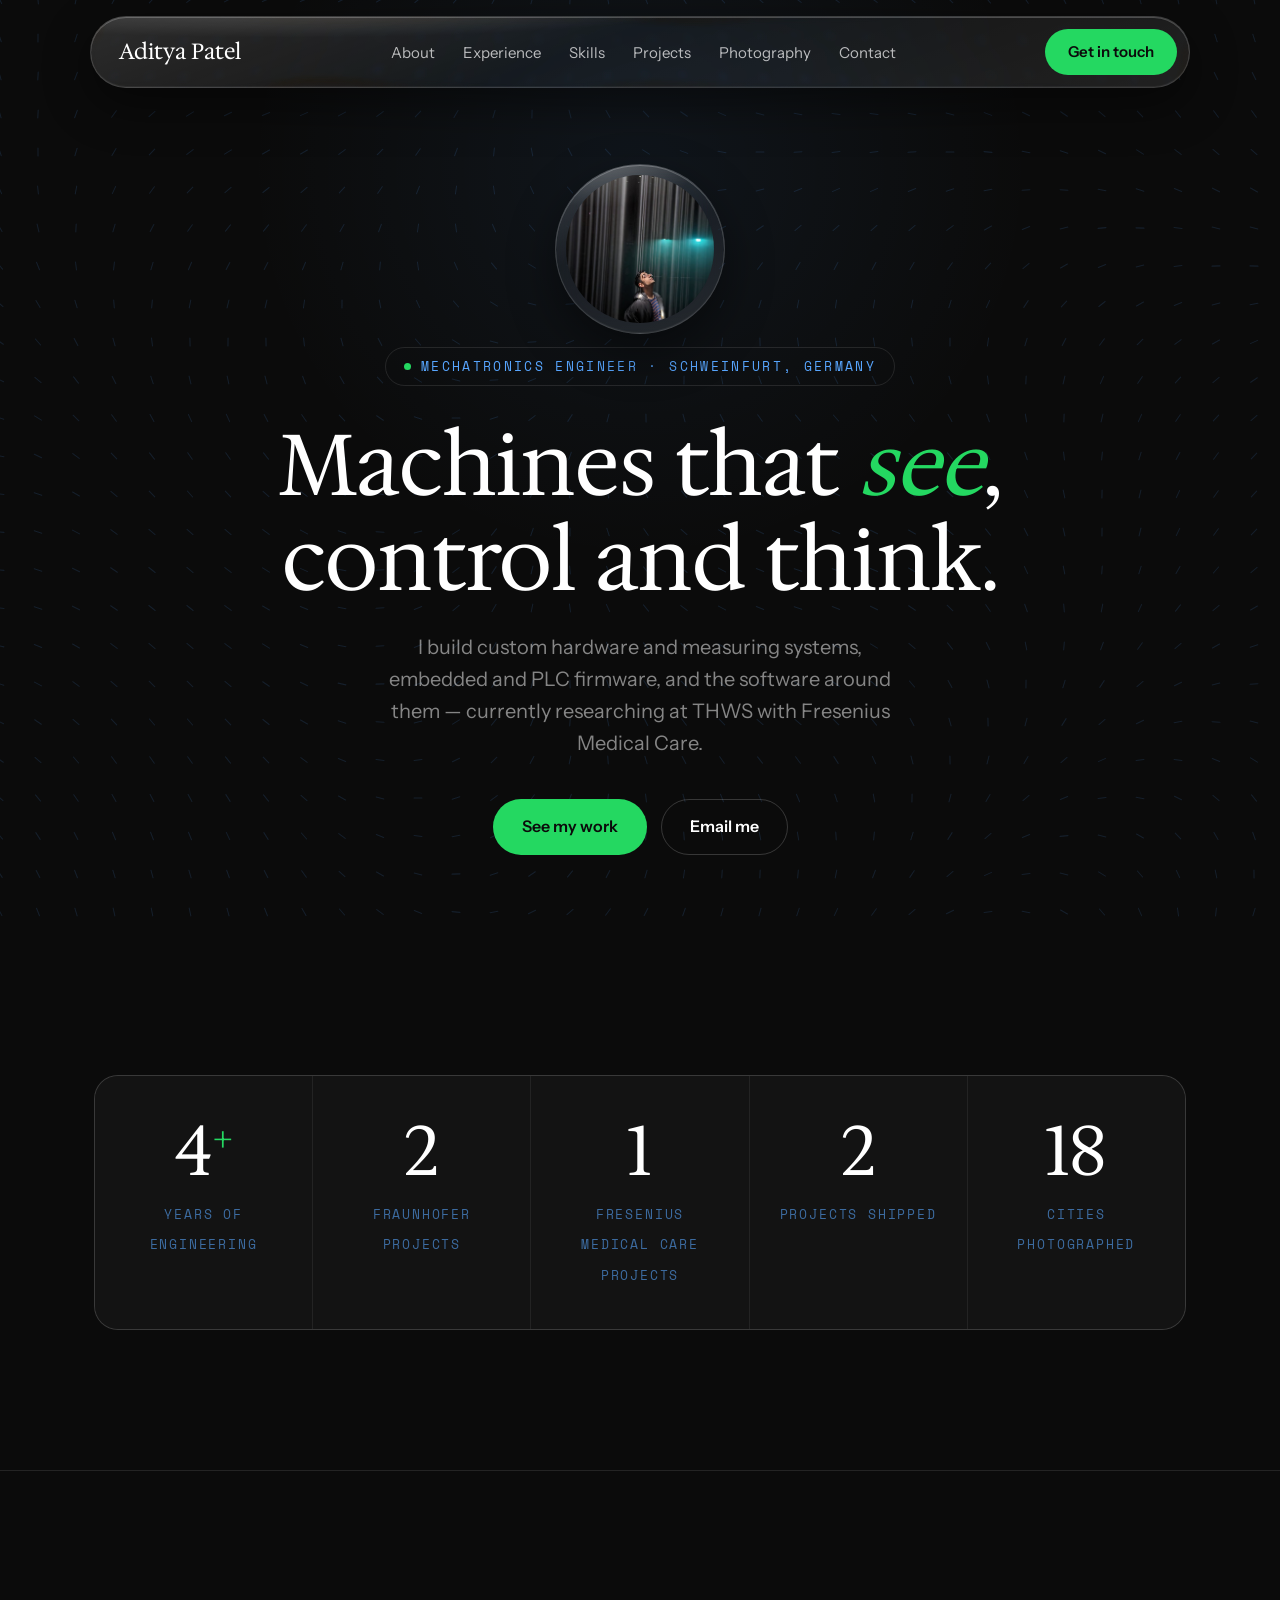
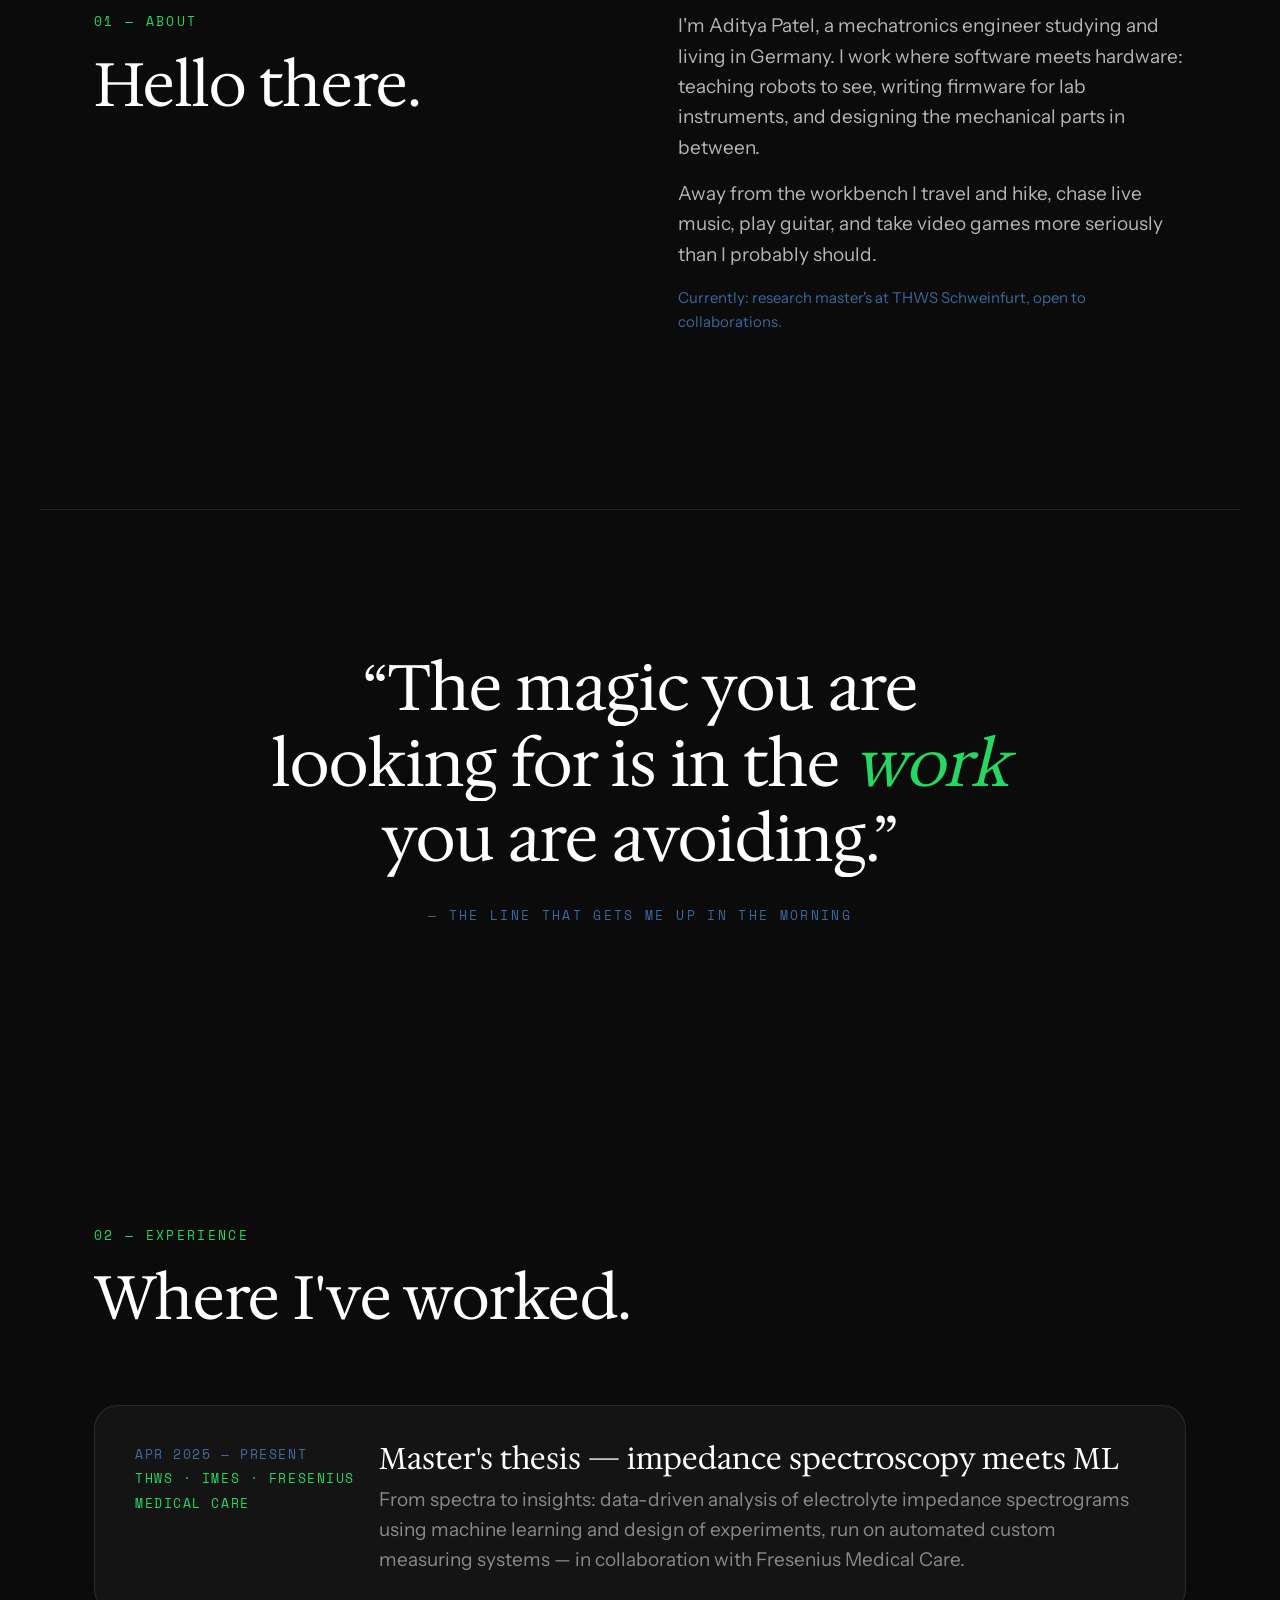
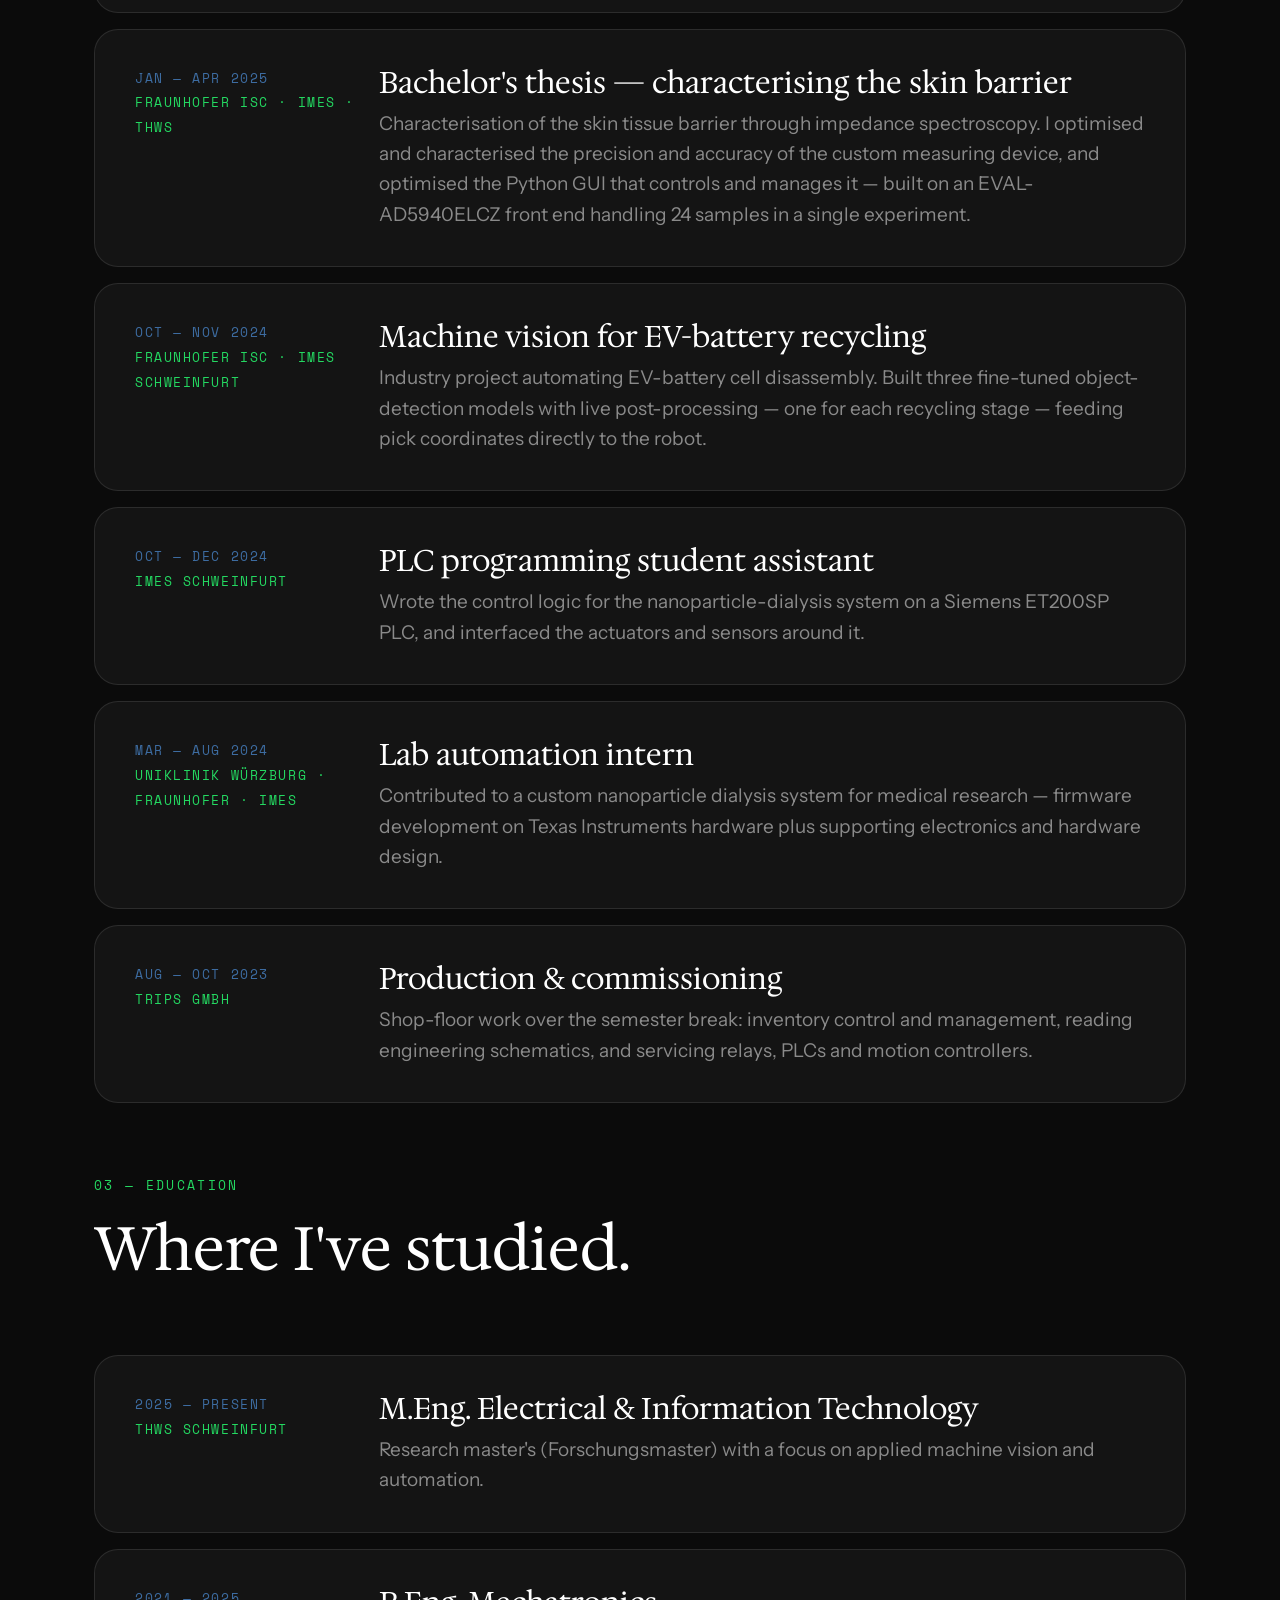
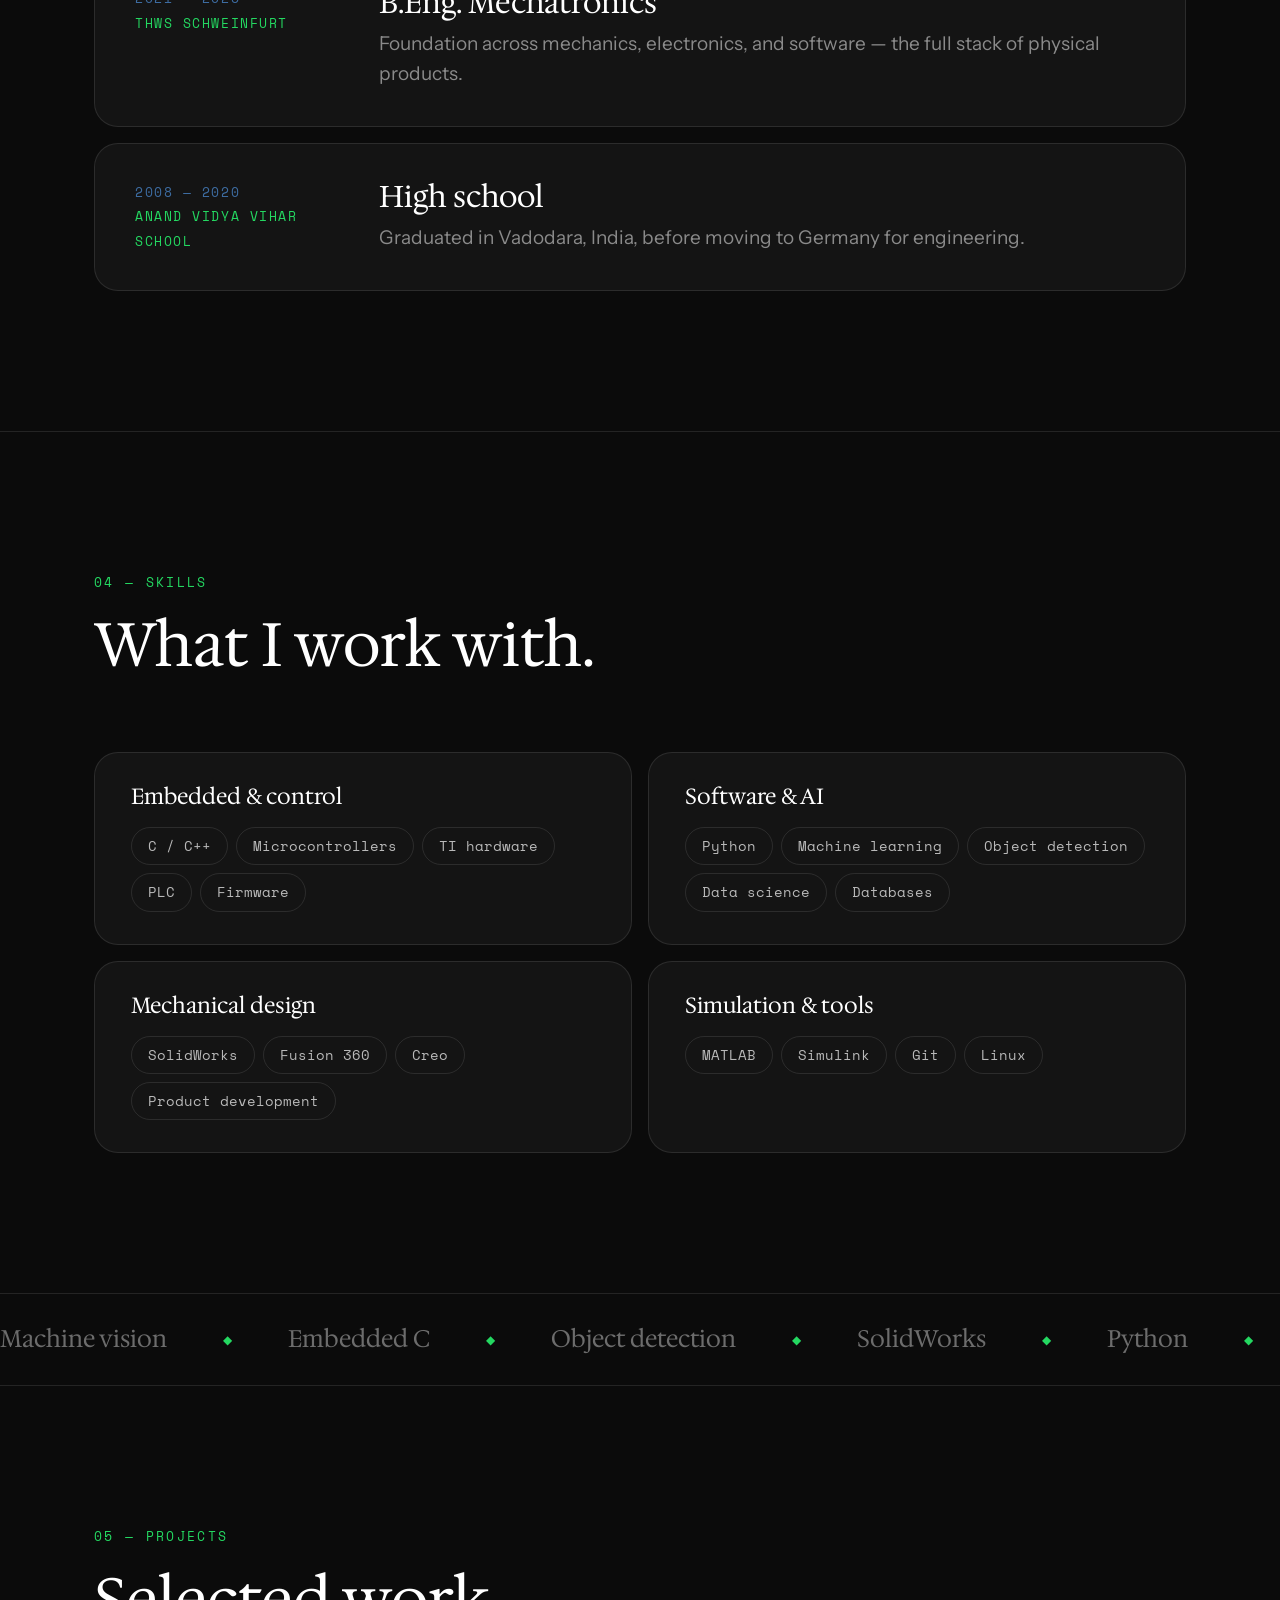
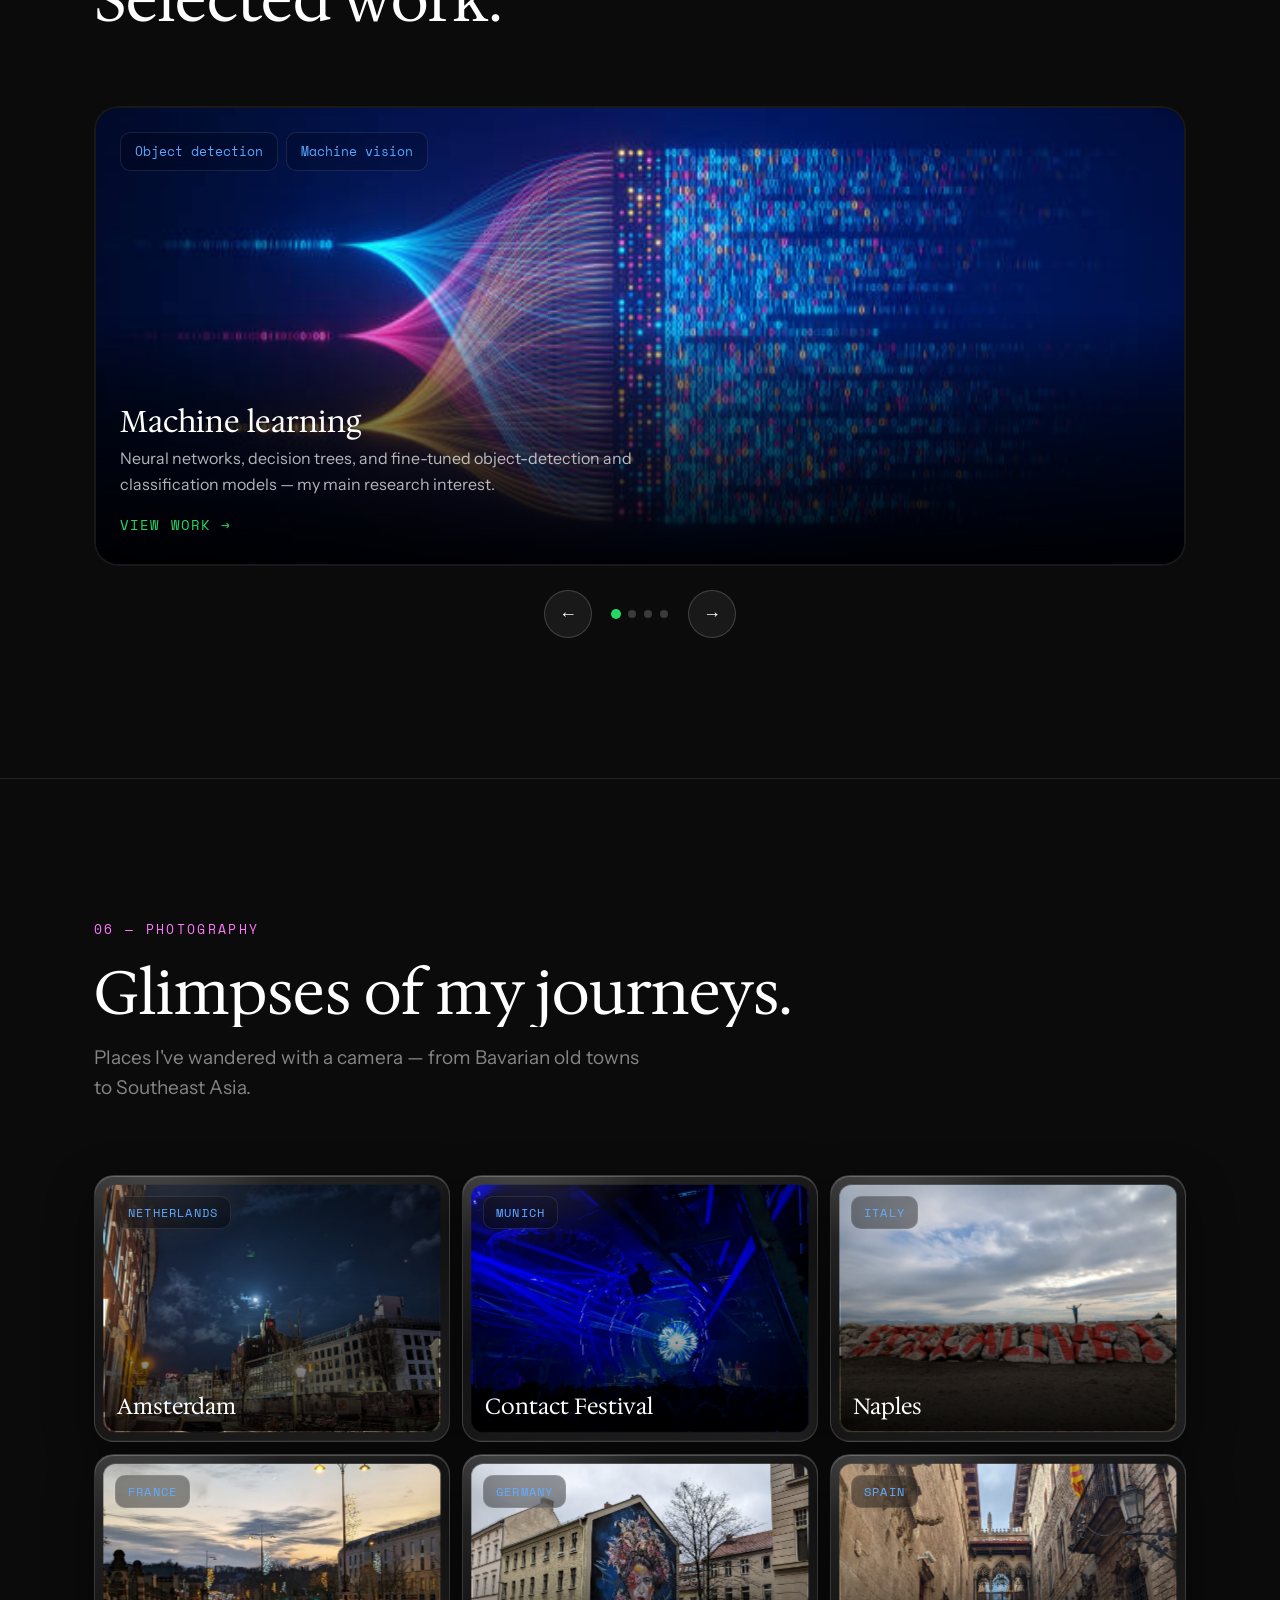
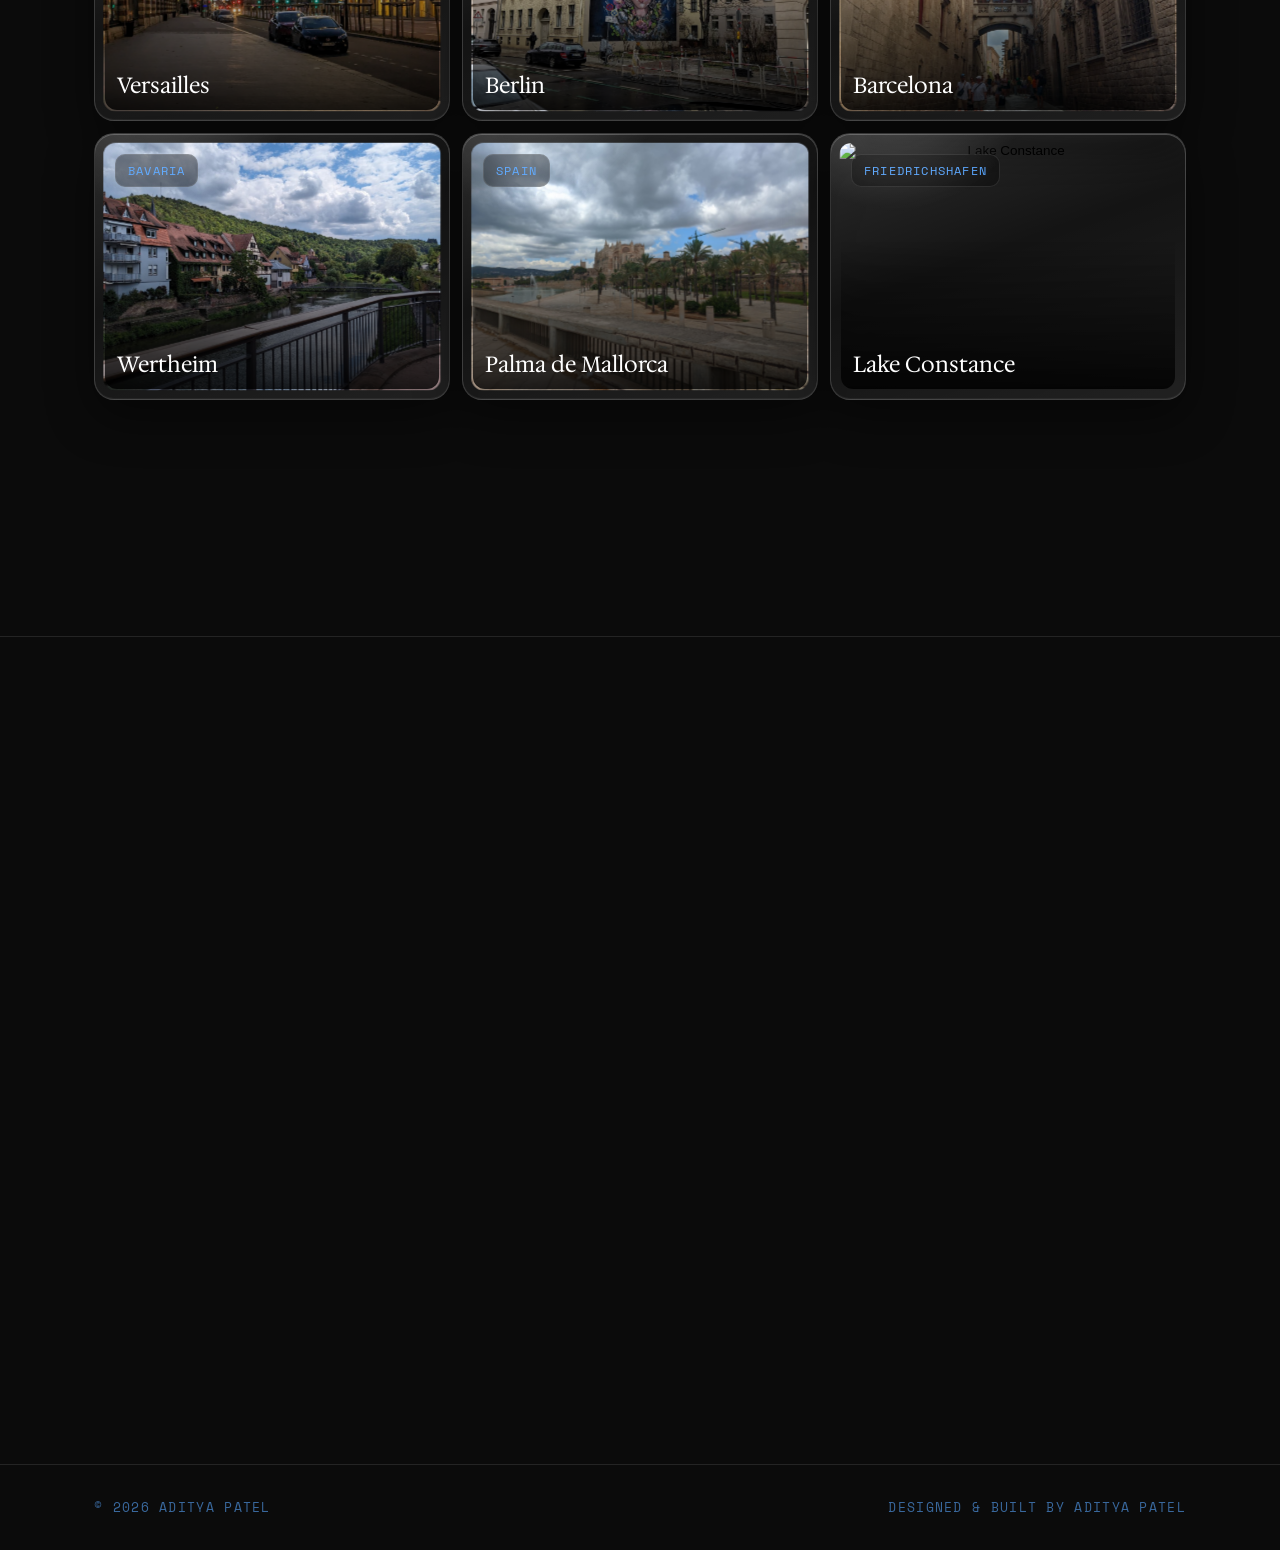
==== index.html @ d8c837d8 "Credit IMES on both thesis cards; correct the bachelor's thesis scope The bachelor's work was optimi" ====
<!DOCTYPE html>
<html lang="en">
<head>
	<meta charset="utf-8">
	<meta name="viewport" content="width=device-width, initial-scale=1.0">
	<title>Aditya Patel — Mechatronics Engineer</title>
	<meta name="description" content="Aditya Patel — mechatronics engineer in Schweinfurt, Germany. Machine vision, embedded firmware, and product development.">

	<meta property="og:title" content="Aditya Patel — Mechatronics Engineer">
	<meta property="og:description" content="Machine vision, embedded firmware, and product development. Based in Schweinfurt, Germany.">
	<meta property="og:image" content="images/Aditya1.jpg">
	<meta property="og:type" content="website">
	<meta name="theme-color" content="#0b0b0b">

	<link rel="preconnect" href="https://fonts.googleapis.com">
	<link rel="preconnect" href="https://fonts.gstatic.com" crossorigin>
	<link href="https://fonts.googleapis.com/css2?family=Hedvig+Letters+Serif:opsz@12..24&family=Instrument+Sans:wght@400;500;600&family=Space+Mono:wght@400;700&display=swap" rel="stylesheet">

	<link rel="stylesheet" href="css/icomoon.css">
	<link rel="stylesheet" href="css/theme.css">
</head>
<body>

	<!-- ===== Nav ===== -->
	<nav class="nav" aria-label="Main">
		<div class="nav-inner">
			<a href="#top" class="nav-logo">Aditya Patel</a>
			<ul class="nav-links" id="nav-menu">
				<li><a href="#about">About</a></li>
				<li><a href="#experience">Experience</a></li>
				<li><a href="#skills">Skills</a></li>
				<li><a href="#projects">Projects</a></li>
				<li><a href="#photography">Photography</a></li>
				<li><a href="#contact">Contact</a></li>
			</ul>
			<a href="mailto:adityarpatel@outlook.com" class="btn btn-primary">Get in touch</a>
			<button class="nav-toggle" aria-label="Menu" aria-expanded="false" aria-controls="nav-menu"><span></span><span></span></button>
		</div>
	</nav>

	<!-- ===== Hero ===== -->
	<header class="hero" id="top">
		<canvas class="hero-field" id="hero-field" aria-hidden="true"></canvas>
		<div class="container">
			<div class="avatar-glass hero-seq" id="hero-avatar">
				<img src="images/Aditya1.jpg" alt="Portrait of Aditya Patel" class="hero-avatar">
			</div>
			<div class="hero-seq">
				<span class="hero-status"><span class="status-dot" aria-hidden="true"></span>Mechatronics engineer · Schweinfurt, Germany</span>
			</div>
			<h1 class="hero-seq">Machines that <em>see</em>, control and think.</h1>
			<p class="hero-sub hero-seq">I build custom hardware and measuring systems, embedded and PLC firmware, and the software around them — currently researching at THWS with Fresenius Medical Care.</p>
			<div class="hero-ctas hero-seq">
				<a href="#projects" class="btn btn-primary">See my work</a>
				<a href="mailto:adityarpatel@outlook.com" class="btn btn-ghost">Email me</a>
			</div>
		</div>
	</header>

	<!-- ===== Stats ===== -->
	<section class="section" aria-label="Highlights">
		<div class="container">
			<div class="stats-grid reveal-group">
				<div class="stat">
					<span class="stat-number"><span data-count="4">0</span><sup>+</sup></span>
					<span class="stat-label">Years of engineering</span>
				</div>
				<div class="stat">
					<span class="stat-number"><span data-count="2">0</span></span>
					<span class="stat-label">Fraunhofer projects</span>
				</div>
				<div class="stat">
					<span class="stat-number"><span data-count="1">0</span></span>
					<span class="stat-label">Fresenius Medical Care projects</span>
				</div>
				<div class="stat">
					<span class="stat-number"><span data-count="2">0</span></span>
					<span class="stat-label">Projects shipped</span>
				</div>
				<div class="stat">
					<span class="stat-number"><span data-count="18">0</span></span>
					<span class="stat-label">Cities photographed</span>
				</div>
			</div>
		</div>
	</section>

	<!-- ===== About ===== -->
	<section class="section" id="about">
		<div class="container">
			<div class="about-grid">
				<div class="section-head" style="margin-bottom: 0;">
					<span class="eyebrow">01 — About</span>
					<h2 data-split>Hello there.</h2>
					<div class="avatar-dock" id="avatar-dock" aria-hidden="true"></div>
				</div>
				<div class="about-copy reveal">
					<p>I'm Aditya Patel, a mechatronics engineer studying and living in Germany. I work where software meets hardware: teaching robots to see, writing firmware for lab instruments, and designing the mechanical parts in between.</p>
					<p>Away from the workbench I travel and hike, chase live music, play guitar, and take video games more seriously than I probably should.</p>
					<p class="aside">Currently: research master's at THWS Schweinfurt, open to collaborations.</p>
				</div>
			</div>
		</div>
	</section>

	<!-- ===== Pull quote (signature) ===== -->
	<figure class="pullquote">
		<blockquote data-split>&ldquo;The magic you are looking for is in the <em>work</em> you are avoiding.&rdquo;</blockquote>
		<figcaption>— the line that gets me up in the morning</figcaption>
	</figure>

	<!-- ===== Experience ===== -->
	<section class="section" id="experience">
		<div class="container">
			<div class="section-head">
				<span class="eyebrow">02 — Experience</span>
				<h2 data-split>Where I've worked.</h2>
			</div>
			<div class="timeline-cards reveal-group">
				<article class="xp-card">
					<div class="xp-meta">
						Apr 2025 — Present
						<span class="where">THWS · IMES · Fresenius Medical Care</span>
					</div>
					<div class="xp-body">
						<h3>Master's thesis — impedance spectroscopy meets ML</h3>
						<p>From spectra to insights: data-driven analysis of electrolyte impedance spectrograms using machine learning and design of experiments, run on automated custom measuring systems — in collaboration with Fresenius Medical Care.</p>
					</div>
				</article>
				<article class="xp-card">
					<div class="xp-meta">
						Jan — Apr 2025
						<span class="where">Fraunhofer ISC · IMES · THWS</span>
					</div>
					<div class="xp-body">
						<h3>Bachelor's thesis — characterising the skin barrier</h3>
						<p>Characterisation of the skin tissue barrier through impedance spectroscopy. I optimised and characterised the precision and accuracy of the custom measuring device, and optimised the Python GUI that controls and manages it — built on an EVAL-AD5940ELCZ front end handling 24 samples in a single experiment.</p>
					</div>
				</article>
				<article class="xp-card">
					<div class="xp-meta">
						Oct — Nov 2024
						<span class="where">Fraunhofer ISC · IMES Schweinfurt</span>
					</div>
					<div class="xp-body">
						<h3>Machine vision for EV-battery recycling</h3>
						<p>Industry project automating EV-battery cell disassembly. Built three fine-tuned object-detection models with live post-processing — one for each recycling stage — feeding pick coordinates directly to the robot.</p>
					</div>
				</article>
				<article class="xp-card">
					<div class="xp-meta">
						Oct — Dec 2024
						<span class="where">IMES Schweinfurt</span>
					</div>
					<div class="xp-body">
						<h3>PLC programming student assistant</h3>
						<p>Wrote the control logic for the nanoparticle-dialysis system on a Siemens ET200SP PLC, and interfaced the actuators and sensors around it.</p>
					</div>
				</article>
				<article class="xp-card">
					<div class="xp-meta">
						Mar — Aug 2024
						<span class="where">Uniklinik Würzburg · Fraunhofer · IMES</span>
					</div>
					<div class="xp-body">
						<h3>Lab automation intern</h3>
						<p>Contributed to a custom nanoparticle dialysis system for medical research — firmware development on Texas Instruments hardware plus supporting electronics and hardware design.</p>
					</div>
				</article>
				<article class="xp-card">
					<div class="xp-meta">
						Aug — Oct 2023
						<span class="where">TRIPS GmbH</span>
					</div>
					<div class="xp-body">
						<h3>Production &amp; commissioning</h3>
						<p>Shop-floor work over the semester break: inventory control and management, reading engineering schematics, and servicing relays, PLCs and motion controllers.</p>
					</div>
				</article>
			</div>

			<div class="section-head" style="margin-top: 72px;">
				<span class="eyebrow">03 — Education</span>
				<h2 data-split>Where I've studied.</h2>
			</div>
			<div class="timeline-cards reveal-group">
				<article class="xp-card">
					<div class="xp-meta">
						2025 — Present
						<span class="where">THWS Schweinfurt</span>
					</div>
					<div class="xp-body">
						<h3>M.Eng. Electrical &amp; Information Technology</h3>
						<p>Research master's (Forschungsmaster) with a focus on applied machine vision and automation.</p>
					</div>
				</article>
				<article class="xp-card">
					<div class="xp-meta">
						2021 — 2025
						<span class="where">THWS Schweinfurt</span>
					</div>
					<div class="xp-body">
						<h3>B.Eng. Mechatronics</h3>
						<p>Foundation across mechanics, electronics, and software — the full stack of physical products.</p>
					</div>
				</article>
				<article class="xp-card">
					<div class="xp-meta">
						2008 — 2020
						<span class="where">Anand Vidya Vihar School</span>
					</div>
					<div class="xp-body">
						<h3>High school</h3>
						<p>Graduated in Vadodara, India, before moving to Germany for engineering.</p>
					</div>
				</article>
			</div>
		</div>
	</section>

	<!-- ===== Skills ===== -->
	<section class="section" id="skills">
		<div class="container">
			<div class="section-head">
				<span class="eyebrow">04 — Skills</span>
				<h2 data-split>What I work with.</h2>
			</div>
			<div class="skills-grid reveal-group">
				<div class="skill-group">
					<h3>Embedded &amp; control</h3>
					<div class="tags">
						<span class="tag">C / C++</span>
						<span class="tag">Microcontrollers</span>
						<span class="tag">TI hardware</span>
						<span class="tag">PLC</span>
						<span class="tag">Firmware</span>
					</div>
				</div>
				<div class="skill-group">
					<h3>Software &amp; AI</h3>
					<div class="tags">
						<span class="tag">Python</span>
						<span class="tag">Machine learning</span>
						<span class="tag">Object detection</span>
						<span class="tag">Data science</span>
						<span class="tag">Databases</span>
					</div>
				</div>
				<div class="skill-group">
					<h3>Mechanical design</h3>
					<div class="tags">
						<span class="tag">SolidWorks</span>
						<span class="tag">Fusion 360</span>
						<span class="tag">Creo</span>
						<span class="tag">Product development</span>
					</div>
				</div>
				<div class="skill-group">
					<h3>Simulation &amp; tools</h3>
					<div class="tags">
						<span class="tag">MATLAB</span>
						<span class="tag">Simulink</span>
						<span class="tag">Git</span>
						<span class="tag">Linux</span>
					</div>
				</div>
			</div>
		</div>
	</section>

	<!-- ===== Marquee ===== -->
	<div class="marquee" aria-hidden="true">
		<div class="marquee-track">
			<span>Machine vision</span><i>◆</i>
			<span>Embedded C</span><i>◆</i>
			<span>Object detection</span><i>◆</i>
			<span>SolidWorks</span><i>◆</i>
			<span>Python</span><i>◆</i>
			<span>Robotics</span><i>◆</i>
			<span>Firmware</span><i>◆</i>
			<span>Simulink</span><i>◆</i>
			<span>Lab automation</span><i>◆</i>
			<span>Fusion 360</span><i>◆</i>
		</div>
		<div class="marquee-track">
			<span>Machine vision</span><i>◆</i>
			<span>Embedded C</span><i>◆</i>
			<span>Object detection</span><i>◆</i>
			<span>SolidWorks</span><i>◆</i>
			<span>Python</span><i>◆</i>
			<span>Robotics</span><i>◆</i>
			<span>Firmware</span><i>◆</i>
			<span>Simulink</span><i>◆</i>
			<span>Lab automation</span><i>◆</i>
			<span>Fusion 360</span><i>◆</i>
		</div>
	</div>

	<!-- ===== Projects ===== -->
	<section class="section" id="projects">
		<div class="container">
			<div class="section-head">
				<span class="eyebrow">05 — Projects</span>
				<h2 data-split>Selected work.</h2>
			</div>
			<div class="work-slider blur-reveal" id="work-slider">
				<div class="work-viewport">
					<div class="work-track">
						<div class="work-slide">
							<a class="work-card" href="https://drive.google.com/drive/u/2/folders/1l82yhzvQlmEFt8ONeV2Qy3cML_34AK08" target="_blank" rel="noopener">
								<img class="work-card-img" src="images/1.jpg" alt="Machine learning visualisation" loading="lazy">
								<div class="work-card-content">
									<div class="work-tags">
										<span class="work-tag">Object detection</span>
										<span class="work-tag">Machine vision</span>
									</div>
									<div class="work-card-text">
										<h3>Machine learning</h3>
										<p>Neural networks, decision trees, and fine-tuned object-detection and classification models — my main research interest.</p>
										<span class="work-cta">View work →</span>
									</div>
								</div>
							</a>
						</div>
						<div class="work-slide">
							<a class="work-card" href="https://eis-doe-visualizer.vercel.app/" target="_blank" rel="noopener" data-app="https://eis-doe-visualizer.vercel.app/" data-app-title="EIS Electrolyte DoE Visualizer">
								<iframe class="work-card-embed" src="https://eis-doe-visualizer.vercel.app/" title="EIS Electrolyte DoE Visualizer — live preview" loading="lazy" tabindex="-1" aria-hidden="true"></iframe>
								<div class="work-card-content">
									<div class="work-tags">
										<span class="work-tag">Electrochemistry</span>
										<span class="work-tag">Live app</span>
									</div>
									<div class="work-card-text">
										<h3>EIS DoE Visualizer</h3>
										<p>An interactive design-of-experiments explorer for electrolyte impedance spectroscopy — running live inside this card.</p>
										<span class="work-cta">Open the app →</span>
									</div>
								</div>
							</a>
						</div>
						<div class="work-slide">
							<a class="work-card" href="cad/index.html" target="_blank" rel="noopener" data-app="cad/index.html" data-app-title="CAD — 3D models">
								<img class="work-card-img" src="images/2.jpg" alt="CAD model of a mechanical part" loading="lazy">
								<div class="work-card-content">
									<div class="work-tags">
										<span class="work-tag">SolidWorks</span>
										<span class="work-tag">Fusion 360</span>
										<span class="work-tag">Interactive 3D</span>
									</div>
									<div class="work-card-text">
										<h3>CAD</h3>
										<p>Mechanical design in SolidWorks, Fusion 360, and Creo — nine parts and assemblies you can rotate and explode in 3D, right here.</p>
										<span class="work-cta">View work →</span>
									</div>
								</div>
							</a>
						</div>
						<div class="work-slide">
							<div class="work-card">
								<img class="work-card-img" src="images/3.jpg" alt="Microcontroller development board" loading="lazy">
								<div class="work-card-content">
									<div class="work-tags">
										<span class="work-tag">Firmware</span>
										<span class="work-tag">TI hardware</span>
									</div>
									<div class="work-card-text">
										<h3>Microcontrollers</h3>
										<p>Firmware and electronics projects, from TI-based instrument control to hobby builds.</p>
										<span class="work-cta soon">Write-up coming soon</span>
									</div>
								</div>
							</div>
						</div>
					</div>
				</div>
				<div class="work-controls">
					<button class="slider-arrow" data-dir="-1" aria-label="Previous project">←</button>
					<div class="slider-dots" role="tablist" aria-label="Project slides"></div>
					<button class="slider-arrow" data-dir="1" aria-label="Next project">→</button>
				</div>
			</div>
		</div>
	</section>

	<!-- ===== Photography ===== -->
	<section class="section photo-section" id="photography">
		<div class="container">
			<div class="section-head">
				<span class="eyebrow">06 — Photography</span>
				<h2 data-split>Glimpses of my journeys.</h2>
				<p>Places I've wandered with a camera — from Bavarian old towns to Southeast Asia.</p>
			</div>
			<div class="photo-grid blur-reveal">
				<button class="photo" data-img="images/amsterdam.jpg" data-title="Amsterdam" data-caption="Netherlands">
					<img class="photo-img" src="images/amsterdam.jpg" alt="Amsterdam" loading="lazy">
					<span class="photo-tag">Netherlands</span>
					<span class="photo-label"><strong>Amsterdam</strong></span>
				</button>
				<button class="photo" data-img="images/contact_festival.jpg" data-title="Contact Festival" data-caption="Munich, Germany">
					<img class="photo-img" src="images/contact_festival.jpg" alt="Contact Festival" loading="lazy">
					<span class="photo-tag">Munich</span>
					<span class="photo-label"><strong>Contact Festival</strong></span>
				</button>
				<button class="photo" data-img="images/Naples.jpg" data-title="Naples" data-caption="Italy">
					<img class="photo-img" src="images/Naples.jpg" alt="Naples" loading="lazy">
					<span class="photo-tag">Italy</span>
					<span class="photo-label"><strong>Naples</strong></span>
				</button>
				<button class="photo" data-img="images/versailles.jpg" data-title="Versailles" data-caption="France">
					<img class="photo-img" src="images/versailles.jpg" alt="Versailles" loading="lazy">
					<span class="photo-tag">France</span>
					<span class="photo-label"><strong>Versailles</strong></span>
				</button>
				<button class="photo" data-img="images/Berlin.jpg" data-title="Berlin" data-caption="Germany">
					<img class="photo-img" src="images/Berlin.jpg" alt="Berlin" loading="lazy">
					<span class="photo-tag">Germany</span>
					<span class="photo-label"><strong>Berlin</strong></span>
				</button>
				<button class="photo" data-img="images/barcelona.jpg" data-title="Barcelona" data-caption="Spain">
					<img class="photo-img" src="images/barcelona.jpg" alt="Barcelona" loading="lazy">
					<span class="photo-tag">Spain</span>
					<span class="photo-label"><strong>Barcelona</strong></span>
				</button>
				<button class="photo" data-img="images/wertheim.jpg" data-title="Wertheim" data-caption="Bavaria, Germany">
					<img class="photo-img" src="images/wertheim.jpg" alt="Wertheim" loading="lazy">
					<span class="photo-tag">Bavaria</span>
					<span class="photo-label"><strong>Wertheim</strong></span>
				</button>
				<button class="photo" data-img="images/palma.jpg" data-title="Palma de Mallorca" data-caption="Spain">
					<img class="photo-img" src="images/palma.jpg" alt="Palma de Mallorca" loading="lazy">
					<span class="photo-tag">Spain</span>
					<span class="photo-label"><strong>Palma de Mallorca</strong></span>
				</button>
				<button class="photo" data-img="images/friedricschafen.jpg" data-title="Lake Constance" data-caption="Friedrichshafen, Germany">
					<img class="photo-img" src="images/friedricschafen.jpg" alt="Lake Constance" loading="lazy">
					<span class="photo-tag">Friedrichshafen</span>
					<span class="photo-label"><strong>Lake Constance</strong></span>
				</button>
			</div>
			<div class="photo-more reveal">
				<a href="gallery.html" class="btn btn-ghost">See the full gallery →</a>
			</div>
		</div>
	</section>

	<!-- ===== Contact ===== -->
	<section class="section contact" id="contact">
		<div class="container">
			<span class="eyebrow">07 — Contact</span>
			<h2 data-split>Let's build something <em>together</em>.</h2>
			<p>Collaborations, interesting problems, or just a good conversation.</p>
			<a href="mailto:adityarpatel@outlook.com" class="btn btn-primary">adityarpatel@outlook.com</a>
			<ul class="socials">
				<li><a href="https://www.instagram.com/adityalepremier?igsh=bmtidmsyMjM1emNl" aria-label="Instagram"><i class="icon-instagram" aria-hidden="true"></i></a></li>
				<li><a href="https://www.facebook.com/profile.php?id=100008875832473" aria-label="Facebook"><i class="icon-facebook2" aria-hidden="true"></i></a></li>
				<li><a href="https://www.linkedin.com/in/aditya-patel-314b661ba" aria-label="LinkedIn"><i class="icon-linkedin2" aria-hidden="true"></i></a></li>
				<li><a href="https://steamcommunity.com/profiles/76561199033863348/" aria-label="Steam"><i class="icon-steam" aria-hidden="true"></i></a></li>
			</ul>
		</div>
	</section>

	<!-- ===== Footer ===== -->
	<footer class="footer">
		<div class="container footer-inner">
			<span>© 2026 Aditya Patel</span>
			<span>Designed &amp; built by Aditya Patel</span>
		</div>
	</footer>

	<!-- liquid glass lens for the lightbox: edge refraction map +
	     per-channel displacement for chromatic dispersion (Chromium) -->
	<svg width="0" height="0" style="position:absolute" aria-hidden="true">
		<filter id="lg-lens" x="0%" y="0%" width="100%" height="100%" primitiveUnits="objectBoundingBox" color-interpolation-filters="sRGB">
			<feImage href="data:image/svg+xml,%3Csvg%20xmlns%3D%22http%3A//www.w3.org/2000/svg%22%20width%3D%22400%22%20height%3D%22300%22%3E%0A%3Cdefs%3E%0A%3ClinearGradient%20id%3D%22x%22%20x1%3D%220%22%20y1%3D%220%22%20x2%3D%221%22%20y2%3D%220%22%3E%3Cstop%20offset%3D%220%22%20stop-color%3D%22%23ff0000%22/%3E%3Cstop%20offset%3D%221%22%20stop-color%3D%22%23000000%22/%3E%3C/linearGradient%3E%0A%3ClinearGradient%20id%3D%22y%22%20x1%3D%220%22%20y1%3D%220%22%20x2%3D%220%22%20y2%3D%221%22%3E%3Cstop%20offset%3D%220%22%20stop-color%3D%22%2300ff00%22/%3E%3Cstop%20offset%3D%221%22%20stop-color%3D%22%23000000%22/%3E%3C/linearGradient%3E%0A%3CradialGradient%20id%3D%22m%22%20cx%3D%2250%25%22%20cy%3D%2250%25%22%20r%3D%2275%25%22%3E%3Cstop%20offset%3D%2260%25%22%20stop-color%3D%22%23ffffff%22/%3E%3Cstop%20offset%3D%22100%25%22%20stop-color%3D%22%23000000%22/%3E%3C/radialGradient%3E%0A%3Cmask%20id%3D%22cm%22%3E%3Crect%20width%3D%22400%22%20height%3D%22300%22%20fill%3D%22url%28%23m%29%22/%3E%3C/mask%3E%0A%3C/defs%3E%0A%3Crect%20width%3D%22400%22%20height%3D%22300%22%20fill%3D%22url%28%23x%29%22/%3E%0A%3Crect%20width%3D%22400%22%20height%3D%22300%22%20fill%3D%22url%28%23y%29%22%20style%3D%22mix-blend-mode%3Ascreen%22/%3E%0A%3Crect%20width%3D%22400%22%20height%3D%22300%22%20fill%3D%22rgb%28127%2C127%2C127%29%22%20mask%3D%22url%28%23cm%29%22/%3E%0A%3C/svg%3E" x="0" y="0" width="1" height="1" preserveAspectRatio="none" result="map"/>
			<feDisplacementMap in="SourceGraphic" in2="map" scale="0.045" xChannelSelector="R" yChannelSelector="G" result="dispR"/>
			<feColorMatrix in="dispR" type="matrix" values="1 0 0 0 0  0 0 0 0 0  0 0 0 0 0  0 0 0 1 0" result="chR"/>
			<feDisplacementMap in="SourceGraphic" in2="map" scale="0.056" xChannelSelector="R" yChannelSelector="G" result="dispG"/>
			<feColorMatrix in="dispG" type="matrix" values="0 0 0 0 0  0 1 0 0 0  0 0 0 0 0  0 0 0 1 0" result="chG"/>
			<feDisplacementMap in="SourceGraphic" in2="map" scale="0.067" xChannelSelector="R" yChannelSelector="G" result="dispB"/>
			<feColorMatrix in="dispB" type="matrix" values="0 0 0 0 0  0 0 0 0 0  0 0 1 0 0  0 0 0 1 0" result="chB"/>
			<feBlend in="chR" in2="chG" mode="screen" result="chRG"/>
			<feBlend in="chRG" in2="chB" mode="screen"/>
		</filter>
		<filter id="nav-warp" x="-10%" y="-40%" width="120%" height="180%" color-interpolation-filters="sRGB">
			<feTurbulence type="fractalNoise" baseFrequency="0.0035 0.018" numOctaves="2" seed="11" result="nw"/>
			<feDisplacementMap in="SourceGraphic" in2="nw" scale="28" xChannelSelector="R" yChannelSelector="G" result="nwR"/>
			<feColorMatrix in="nwR" type="matrix" values="1 0 0 0 0  0 0 0 0 0  0 0 0 0 0  0 0 0 1 0" result="nwCR"/>
			<feDisplacementMap in="SourceGraphic" in2="nw" scale="36" xChannelSelector="R" yChannelSelector="G" result="nwG"/>
			<feColorMatrix in="nwG" type="matrix" values="0 0 0 0 0  0 1 0 0 0  0 0 0 0 0  0 0 0 1 0" result="nwCG"/>
			<feDisplacementMap in="SourceGraphic" in2="nw" scale="44" xChannelSelector="R" yChannelSelector="G" result="nwB"/>
			<feColorMatrix in="nwB" type="matrix" values="0 0 0 0 0  0 0 0 0 0  0 0 1 0 0  0 0 0 1 0" result="nwCB"/>
			<feBlend in="nwCR" in2="nwCG" mode="screen" result="nwRG"/>
			<feBlend in="nwRG" in2="nwCB" mode="screen"/>
		</filter>
	</svg>

	<!-- ===== Lightbox ===== -->
	<div class="lightbox" id="lightbox" role="dialog" aria-modal="true" aria-label="Photo viewer">
		<button class="lightbox-close" aria-label="Close photo">×</button>
		<figure>
			<div class="lb-clip"><img src="" alt=""></div>
			<figcaption>
				<strong class="lb-title"></strong>
				<span class="lb-caption"></span>
			</figcaption>
		</figure>
	</div>

	<!-- ===== App window (embedded project demos) ===== -->
	<div class="app-modal" id="app-modal" aria-hidden="true">
		<div class="app-window" role="dialog" aria-modal="true" aria-label="Project app">
			<div class="app-bar">
				<span class="app-title"></span>
				<div class="app-actions">
					<a class="app-newtab" href="#" target="_blank" rel="noopener">Open full ↗</a>
					<button class="app-close" aria-label="Close app">×</button>
				</div>
			</div>
			<div class="app-clip"><iframe src="about:blank" title="Project app"></iframe></div>
		</div>
	</div>

	<script src="js/vendor/lenis.min.js"></script>
	<script src="js/vendor/gsap.min.js"></script>
	<script src="js/vendor/ScrollTrigger.min.js"></script>
	<script src="js/vendor/SplitText.min.js"></script>
	<script src="js/site.js"></script>
</body>
</html>
---- css/icomoon.css ----
@font-face {
    font-family: 'icomoon';
    src:    url('../fonts/icomoon/icomoon.eot?1oniuf');
    src:    url('../fonts/icomoon/icomoon.eot?1oniuf#iefix') format('embedded-opentype'),
        url('../fonts/icomoon/icomoon.ttf?1oniuf') format('truetype'),
        url('../fonts/icomoon/icomoon.woff?1oniuf') format('woff'),
        url('../fonts/icomoon/icomoon.svg?1oniuf#icomoon') format('svg');
    font-weight: normal;
    font-style: normal;
}

[class^="icon-"], [class*=" icon-"] {
    /* use !important to prevent issues with browser extensions that change fonts */
    font-family: 'icomoon' !important;
    speak: none;
    font-style: normal;
    font-weight: normal;
    font-variant: normal;
    text-transform: none;
    line-height: 1;

    /* Better Font Rendering =========== */
    -webkit-font-smoothing: antialiased;
    -moz-osx-font-smoothing: grayscale;
}

.icon-mobile:before {
    content: "\e000";
}
.icon-laptop:before {
    content: "\e001";
}
.icon-desktop:before {
    content: "\e002";
}
.icon-tablet:before {
    content: "\e003";
}
.icon-phone:before {
    content: "\e004";
}
.icon-document:before {
    content: "\e005";
}
.icon-documents:before {
    content: "\e006";
}
.icon-search:before {
    content: "\e007";
}
.icon-clipboard:before {
    content: "\e008";
}
.icon-newspaper:before {
    content: "\e009";
}
.icon-notebook:before {
    content: "\e00a";
}
.icon-book-open:before {
    content: "\e00b";
}
.icon-browser:before {
    content: "\e00c";
}
.icon-calendar:before {
    content: "\e00d";
}
.icon-presentation:before {
    content: "\e00e";
}
.icon-picture:before {
    content: "\e00f";
}
.icon-pictures:before {
    content: "\e010";
}
.icon-video:before {
    content: "\e011";
}
.icon-camera:before {
    content: "\e012";
}
.icon-printer:before {
    content: "\e013";
}
.icon-toolbox:before {
    content: "\e014";
}
.icon-briefcase:before {
    content: "\e015";
}
.icon-wallet:before {
    content: "\e016";
}
.icon-gift:before {
    content: "\e017";
}
.icon-bargraph:before {
    content: "\e018";
}
.icon-grid:before {
    content: "\e019";
}
.icon-expand:before {
    content: "\e01a";
}
.icon-focus:before {
    content: "\e01b";
}
.icon-edit:before {
    content: "\e01c";
}
.icon-adjustments:before {
    content: "\e01d";
}
.icon-ribbon:before {
    content: "\e01e";
}
.icon-hourglass:before {
    content: "\e01f";
}
.icon-lock:before {
    content: "\e020";
}
.icon-megaphone:before {
    content: "\e021";
}
.icon-shield:before {
    content: "\e022";
}
.icon-trophy:before {
    content: "\e023";
}
.icon-flag:before {
    content: "\e024";
}
.icon-map:before {
    content: "\e025";
}
.icon-puzzle:before {
    content: "\e026";
}
.icon-basket:before {
    content: "\e027";
}
.icon-envelope:before {
    content: "\e028";
}
.icon-streetsign:before {
    content: "\e029";
}
.icon-telescope:before {
    content: "\e02a";
}
.icon-gears:before {
    content: "\e02b";
}
.icon-key:before {
    content: "\e02c";
}
.icon-paperclip:before {
    content: "\e02d";
}
.icon-attachment:before {
    content: "\e02e";
}
.icon-pricetags:before {
    content: "\e02f";
}
.icon-lightbulb:before {
    content: "\e030";
}
.icon-layers:before {
    content: "\e031";
}
.icon-pencil:before {
    content: "\e032";
}
.icon-tools:before {
    content: "\e033";
}
.icon-tools-2:before {
    content: "\e034";
}
.icon-scissors:before {
    content: "\e035";
}
.icon-paintbrush:before {
    content: "\e036";
}
.icon-magnifying-glass:before {
    content: "\e037";
}
.icon-circle-compass:before {
    content: "\e038";
}
.icon-linegraph:before {
    content: "\e039";
}
.icon-mic:before {
    content: "\e03a";
}
.icon-strategy:before {
    content: "\e03b";
}
.icon-beaker:before {
    content: "\e03c";
}
.icon-caution:before {
    content: "\e03d";
}
.icon-recycle:before {
    content: "\e03e";
}
.icon-anchor:before {
    content: "\e03f";
}
.icon-profile-male:before {
    content: "\e040";
}
.icon-profile-female:before {
    content: "\e041";
}
.icon-bike:before {
    content: "\e042";
}
.icon-wine:before {
    content: "\e043";
}
.icon-hotairballoon:before {
    content: "\e044";
}
.icon-globe:before {
    content: "\e045";
}
.icon-genius:before {
    content: "\e046";
}
.icon-map-pin:before {
    content: "\e047";
}
.icon-dial:before {
    content: "\e048";
}
.icon-chat:before {
    content: "\e049";
}
.icon-heart:before {
    content: "\e04a";
}
.icon-cloud:before {
    content: "\e04b";
}
.icon-upload:before {
    content: "\e04c";
}
.icon-download:before {
    content: "\e04d";
}
.icon-target:before {
    content: "\e04e";
}
.icon-hazardous:before {
    content: "\e04f";
}
.icon-piechart:before {
    content: "\e050";
}
.icon-speedometer:before {
    content: "\e051";
}
.icon-global:before {
    content: "\e052";
}
.icon-compass:before {
    content: "\e053";
}
.icon-lifesaver:before {
    content: "\e054";
}
.icon-clock:before {
    content: "\e055";
}
.icon-aperture:before {
    content: "\e056";
}
.icon-quote:before {
    content: "\e057";
}
.icon-scope:before {
    content: "\e058";
}
.icon-alarmclock:before {
    content: "\e059";
}
.icon-refresh:before {
    content: "\e05a";
}
.icon-happy:before {
    content: "\e05b";
}
.icon-sad:before {
    content: "\e05c";
}
.icon-facebook:before {
    content: "\e05d";
}
.icon-twitter:before {
    content: "\e05e";
}
.icon-googleplus:before {
    content: "\e05f";
}
.icon-rss:before {
    content: "\e060";
}
.icon-tumblr:before {
    content: "\e061";
}
.icon-linkedin:before {
    content: "\e062";
}
.icon-dribbble:before {
    content: "\e063";
}
.icon-box2:before {
    content: "\ea82";
}
.icon-write:before {
    content: "\ea83";
}
.icon-clock2:before {
    content: "\ea84";
}
.icon-reply2:before {
    content: "\ea85";
}
.icon-reply-all2:before {
    content: "\ea86";
}
.icon-forward2:before {
    content: "\ea87";
}
.icon-flag2:before {
    content: "\ea88";
}
.icon-search2:before {
    content: "\ea89";
}
.icon-trash2:before {
    content: "\ea8a";
}
.icon-envelope2:before {
    content: "\ea8b";
}
.icon-bubble:before {
    content: "\ea8c";
}
.icon-bubbles:before {
    content: "\ea8d";
}
.icon-user2:before {
    content: "\ea8e";
}
.icon-users2:before {
    content: "\ea8f";
}
.icon-cloud2:before {
    content: "\ea90";
}
.icon-download2:before {
    content: "\ea91";
}
.icon-upload2:before {
    content: "\ea92";
}
.icon-rain:before {
    content: "\ea93";
}
.icon-sun:before {
    content: "\ea94";
}
.icon-moon2:before {
    content: "\ea95";
}
.icon-bell2:before {
    content: "\ea96";
}
.icon-folder2:before {
    content: "\ea97";
}
.icon-pin2:before {
    content: "\ea98";
}
.icon-sound2:before {
    content: "\ea99";
}
.icon-microphone:before {
    content: "\ea9a";
}
.icon-camera2:before {
    content: "\ea9b";
}
.icon-image2:before {
    content: "\ea9c";
}
.icon-cog2:before {
    content: "\ea9d";
}
.icon-calendar2:before {
    content: "\ea9e";
}
.icon-book2:before {
    content: "\ea9f";
}
.icon-map-marker:before {
    content: "\eaa0";
}
.icon-store:before {
    content: "\eaa1";
}
.icon-support:before {
    content: "\eaa2";
}
.icon-tag2:before {
    content: "\eaa3";
}
.icon-heart2:before {
    content: "\eaa4";
}
.icon-video-camera:before {
    content: "\eaa5";
}
.icon-trophy2:before {
    content: "\eaa6";
}
.icon-cart:before {
    content: "\eaa7";
}
.icon-eye2:before {
    content: "\eaa8";
}
.icon-cancel:before {
    content: "\eaa9";
}
.icon-chart:before {
    content: "\eaaa";
}
.icon-target2:before {
    content: "\eaab";
}
.icon-printer2:before {
    content: "\eaac";
}
.icon-location2:before {
    content: "\eaad";
}
.icon-bookmark2:before {
    content: "\eaae";
}
.icon-monitor:before {
    content: "\eaaf";
}
.icon-cross2:before {
    content: "\eab0";
}
.icon-plus2:before {
    content: "\eab1";
}
.icon-left:before {
    content: "\eab2";
}
.icon-up:before {
    content: "\eab3";
}
.icon-browser2:before {
    content: "\eab4";
}
.icon-windows:before {
    content: "\eab5";
}
.icon-switch2:before {
    content: "\eab6";
}
.icon-dashboard:before {
    content: "\eab7";
}
.icon-play:before {
    content: "\eab8";
}
.icon-fast-forward:before {
    content: "\eab9";
}
.icon-next:before {
    content: "\eaba";
}
.icon-refresh2:before {
    content: "\eabb";
}
.icon-film:before {
    content: "\eabc";
}
.icon-home2:before {
    content: "\eabd";
}
.icon-add-to-list:before {
    content: "\e901";
}
.icon-classic-computer:before {
    content: "\e902";
}
.icon-controller-fast-backward:before {
    content: "\e903";
}
.icon-creative-commons-attribution:before {
    content: "\e904";
}
.icon-creative-commons-noderivs:before {
    content: "\e905";
}
.icon-creative-commons-noncommercial-eu:before {
    content: "\e906";
}
.icon-creative-commons-noncommercial-us:before {
    content: "\e907";
}
.icon-creative-commons-public-domain:before {
    content: "\e908";
}
.icon-creative-commons-remix:before {
    content: "\e909";
}
.icon-creative-commons-share:before {
    content: "\e90a";
}
.icon-creative-commons-sharealike:before {
    content: "\e90b";
}
.icon-creative-commons:before {
    content: "\e90c";
}
.icon-document-landscape:before {
    content: "\e90d";
}
.icon-remove-user:before {
    content: "\e90e";
}
.icon-warning:before {
    content: "\e90f";
}
.icon-arrow-bold-down:before {
    content: "\e910";
}
.icon-arrow-bold-left:before {
    content: "\e911";
}
.icon-arrow-bold-right:before {
    content: "\e912";
}
.icon-arrow-bold-up:before {
    content: "\e913";
}
.icon-arrow-down:before {
    content: "\e914";
}
.icon-arrow-left:before {
    content: "\e915";
}
.icon-arrow-long-down:before {
    content: "\e916";
}
.icon-arrow-long-left:before {
    content: "\e917";
}
.icon-arrow-long-right:before {
    content: "\e918";
}
.icon-arrow-long-up:before {
    content: "\e919";
}
.icon-arrow-right:before {
    content: "\e91a";
}
.icon-arrow-up:before {
    content: "\e91b";
}
.icon-arrow-with-circle-down:before {
    content: "\e91c";
}
.icon-arrow-with-circle-left:before {
    content: "\e91d";
}
.icon-arrow-with-circle-right:before {
    content: "\e91e";
}
.icon-arrow-with-circle-up:before {
    content: "\e91f";
}
.icon-bookmark:before {
    content: "\e920";
}
.icon-bookmarks:before {
    content: "\e921";
}
.icon-chevron-down:before {
    content: "\e922";
}
.icon-chevron-left:before {
    content: "\e923";
}
.icon-chevron-right:before {
    content: "\e924";
}
.icon-chevron-small-down:before {
    content: "\e925";
}
.icon-chevron-small-left:before {
    content: "\e926";
}
.icon-chevron-small-right:before {
    content: "\e927";
}
.icon-chevron-small-up:before {
    content: "\e928";
}
.icon-chevron-thin-down:before {
    content: "\e929";
}
.icon-chevron-thin-left:before {
    content: "\e92a";
}
.icon-chevron-thin-right:before {
    content: "\e92b";
}
.icon-chevron-thin-up:before {
    content: "\e92c";
}
.icon-chevron-up:before {
    content: "\e92d";
}
.icon-chevron-with-circle-down:before {
    content: "\e92e";
}
.icon-chevron-with-circle-left:before {
    content: "\e92f";
}
.icon-chevron-with-circle-right:before {
    content: "\e930";
}
.icon-chevron-with-circle-up:before {
    content: "\e931";
}
.icon-cloud3:before {
    content: "\e932";
}
.icon-controller-fast-forward:before {
    content: "\e933";
}
.icon-controller-jump-to-start:before {
    content: "\e934";
}
.icon-controller-next:before {
    content: "\e935";
}
.icon-controller-paus:before {
    content: "\e936";
}
.icon-controller-play:before {
    content: "\e937";
}
.icon-controller-record:before {
    content: "\e938";
}
.icon-controller-stop:before {
    content: "\e939";
}
.icon-controller-volume:before {
    content: "\e93a";
}
.icon-dot-single:before {
    content: "\e93b";
}
.icon-dots-three-horizontal:before {
    content: "\e93c";
}
.icon-dots-three-vertical:before {
    content: "\e93d";
}
.icon-dots-two-horizontal:before {
    content: "\e93e";
}
.icon-dots-two-vertical:before {
    content: "\e93f";
}
.icon-download3:before {
    content: "\e940";
}
.icon-emoji-flirt:before {
    content: "\e941";
}
.icon-flow-branch:before {
    content: "\e942";
}
.icon-flow-cascade:before {
    content: "\e943";
}
.icon-flow-line:before {
    content: "\e944";
}
.icon-flow-parallel:before {
    content: "\e945";
}
.icon-flow-tree:before {
    content: "\e946";
}
.icon-install:before {
    content: "\e947";
}
.icon-layers2:before {
    content: "\e948";
}
.icon-open-book:before {
    content: "\e949";
}
.icon-resize-100:before {
    content: "\e94a";
}
.icon-resize-full-screen:before {
    content: "\e94b";
}
.icon-save:before {
    content: "\e94c";
}
.icon-select-arrows:before {
    content: "\e94d";
}
.icon-sound-mute:before {
    content: "\e94e";
}
.icon-sound:before {
    content: "\e94f";
}
.icon-trash:before {
    content: "\e950";
}
.icon-triangle-down:before {
    content: "\e951";
}
.icon-triangle-left:before {
    content: "\e952";
}
.icon-triangle-right:before {
    content: "\e953";
}
.icon-triangle-up:before {
    content: "\e954";
}
.icon-uninstall:before {
    content: "\e955";
}
.icon-upload-to-cloud:before {
    content: "\e956";
}
.icon-upload3:before {
    content: "\e957";
}
.icon-add-user:before {
    content: "\e958";
}
.icon-address:before {
    content: "\e959";
}
.icon-adjust:before {
    content: "\e95a";
}
.icon-air:before {
    content: "\e95b";
}
.icon-aircraft-landing:before {
    content: "\e95c";
}
.icon-aircraft-take-off:before {
    content: "\e95d";
}
.icon-aircraft:before {
    content: "\e95e";
}
.icon-align-bottom:before {
    content: "\e95f";
}
.icon-align-horizontal-middle:before {
    content: "\e960";
}
.icon-align-left:before {
    content: "\e961";
}
.icon-align-right:before {
    content: "\e962";
}
.icon-align-top:before {
    content: "\e963";
}
.icon-align-vertical-middle:before {
    content: "\e964";
}
.icon-archive:before {
    content: "\e965";
}
.icon-area-graph:before {
    content: "\e966";
}
.icon-attachment2:before {
    content: "\e967";
}
.icon-awareness-ribbon:before {
    content: "\e968";
}
.icon-back-in-time:before {
    content: "\e969";
}
.icon-back:before {
    content: "\e96a";
}
.icon-bar-graph:before {
    content: "\e96b";
}
.icon-battery:before {
    content: "\e96c";
}
.icon-beamed-note:before {
    content: "\e96d";
}
.icon-bell:before {
    content: "\e96e";
}
.icon-blackboard:before {
    content: "\e96f";
}
.icon-block:before {
    content: "\e970";
}
.icon-book:before {
    content: "\e971";
}
.icon-bowl:before {
    content: "\e972";
}
.icon-box:before {
    content: "\e973";
}
.icon-briefcase2:before {
    content: "\e974";
}
.icon-browser3:before {
    content: "\e975";
}
.icon-brush:before {
    content: "\e976";
}
.icon-bucket:before {
    content: "\e977";
}
.icon-cake:before {
    content: "\e978";
}
.icon-calculator:before {
    content: "\e979";
}
.icon-calendar3:before {
    content: "\e97a";
}
.icon-camera3:before {
    content: "\e97b";
}
.icon-ccw:before {
    content: "\e97c";
}
.icon-chat2:before {
    content: "\e97d";
}
.icon-check:before {
    content: "\e97e";
}
.icon-circle-with-cross:before {
    content: "\e97f";
}
.icon-circle-with-minus:before {
    content: "\e980";
}
.icon-circle-with-plus:before {
    content: "\e981";
}
.icon-circle:before {
    content: "\e982";
}
.icon-circular-graph:before {
    content: "\e983";
}
.icon-clapperboard:before {
    content: "\e984";
}
.icon-clipboard2:before {
    content: "\e985";
}
.icon-clock3:before {
    content: "\e986";
}
.icon-code:before {
    content: "\e987";
}
.icon-cog:before {
    content: "\e988";
}
.icon-colours:before {
    content: "\e989";
}
.icon-compass2:before {
    content: "\e98a";
}
.icon-copy:before {
    content: "\e98b";
}
.icon-credit-card:before {
    content: "\e98c";
}
.icon-credit:before {
    content: "\e98d";
}
.icon-cross:before {
    content: "\e98e";
}
.icon-cup:before {
    content: "\e98f";
}
.icon-cw:before {
    content: "\e990";
}
.icon-cycle:before {
    content: "\e991";
}
.icon-database:before {
    content: "\e992";
}
.icon-dial-pad:before {
    content: "\e993";
}
.icon-direction:before {
    content: "\e994";
}
.icon-document2:before {
    content: "\e995";
}
.icon-documents2:before {
    content: "\e996";
}
.icon-drink:before {
    content: "\e997";
}
.icon-drive:before {
    content: "\e998";
}
.icon-drop:before {
    content: "\e999";
}
.icon-edit2:before {
    content: "\e99a";
}
.icon-email:before {
    content: "\e99b";
}
.icon-emoji-happy:before {
    content: "\e99c";
}
.icon-emoji-neutral:before {
    content: "\e99d";
}
.icon-emoji-sad:before {
    content: "\e99e";
}
.icon-erase:before {
    content: "\e99f";
}
.icon-eraser:before {
    content: "\e9a0";
}
.icon-export:before {
    content: "\e9a1";
}
.icon-eye:before {
    content: "\e9a2";
}
.icon-feather:before {
    content: "\e9a3";
}
.icon-flag3:before {
    content: "\e9a4";
}
.icon-flash:before {
    content: "\e9a5";
}
.icon-flashlight:before {
    content: "\e9a6";
}
.icon-flat-brush:before {
    content: "\e9a7";
}
.icon-folder-images:before {
    content: "\e9a8";
}
.icon-folder-music:before {
    content: "\e9a9";
}
.icon-folder-video:before {
    content: "\e9aa";
}
.icon-folder:before {
    content: "\e9ab";
}
.icon-forward:before {
    content: "\e9ac";
}
.icon-funnel:before {
    content: "\e9ad";
}
.icon-game-controller:before {
    content: "\e9ae";
}
.icon-gauge:before {
    content: "\e9af";
}
.icon-globe2:before {
    content: "\e9b0";
}
.icon-graduation-cap:before {
    content: "\e9b1";
}
.icon-grid2:before {
    content: "\e9b2";
}
.icon-hair-cross:before {
    content: "\e9b3";
}
.icon-hand:before {
    content: "\e9b4";
}
.icon-heart-outlined:before {
    content: "\e9b5";
}
.icon-heart3:before {
    content: "\e9b6";
}
.icon-help-with-circle:before {
    content: "\e9b7";
}
.icon-help:before {
    content: "\e9b8";
}
.icon-home:before {
    content: "\e9b9";
}
.icon-hour-glass:before {
    content: "\e9ba";
}
.icon-image-inverted:before {
    content: "\e9bb";
}
.icon-image:before {
    content: "\e9bc";
}
.icon-images:before {
    content: "\e9bd";
}
.icon-inbox:before {
    content: "\e9be";
}
.icon-infinity:before {
    content: "\e9bf";
}
.icon-info-with-circle:before {
    content: "\e9c0";
}
.icon-info:before {
    content: "\e9c1";
}
.icon-key2:before {
    content: "\e9c2";
}
.icon-keyboard:before {
    content: "\e9c3";
}
.icon-lab-flask:before {
    content: "\e9c4";
}
.icon-landline:before {
    content: "\e9c5";
}
.icon-language:before {
    content: "\e9c6";
}
.icon-laptop2:before {
    content: "\e9c7";
}
.icon-leaf:before {
    content: "\e9c8";
}
.icon-level-down:before {
    content: "\e9c9";
}
.icon-level-up:before {
    content: "\e9ca";
}
.icon-lifebuoy:before {
    content: "\e9cb";
}
.icon-light-bulb:before {
    content: "\e9cc";
}
.icon-light-down:before {
    content: "\e9cd";
}
.icon-light-up:before {
    content: "\e9ce";
}
.icon-line-graph:before {
    content: "\e9cf";
}
.icon-link:before {
    content: "\e9d0";
}
.icon-list:before {
    content: "\e9d1";
}
.icon-location-pin:before {
    content: "\e9d2";
}
.icon-location:before {
    content: "\e9d3";
}
.icon-lock-open:before {
    content: "\e9d4";
}
.icon-lock2:before {
    content: "\e9d5";
}
.icon-log-out:before {
    content: "\e9d6";
}
.icon-login:before {
    content: "\e9d7";
}
.icon-loop:before {
    content: "\e9d8";
}
.icon-magnet:before {
    content: "\e9d9";
}
.icon-magnifying-glass2:before {
    content: "\e9da";
}
.icon-mail:before {
    content: "\e9db";
}
.icon-man:before {
    content: "\e9dc";
}
.icon-map2:before {
    content: "\e9dd";
}
.icon-mask:before {
    content: "\e9de";
}
.icon-medal:before {
    content: "\e9df";
}
.icon-megaphone2:before {
    content: "\e9e0";
}
.icon-menu:before {
    content: "\e9e1";
}
.icon-message:before {
    content: "\e9e2";
}
.icon-mic2:before {
    content: "\e9e3";
}
.icon-minus:before {
    content: "\e9e4";
}
.icon-mobile2:before {
    content: "\e9e5";
}
.icon-modern-mic:before {
    content: "\e9e6";
}
.icon-moon:before {
    content: "\e9e7";
}
.icon-mouse:before {
    content: "\e9e8";
}
.icon-music:before {
    content: "\e9e9";
}
.icon-network:before {
    content: "\e9ea";
}
.icon-new-message:before {
    content: "\e9eb";
}
.icon-new:before {
    content: "\e9ec";
}
.icon-news:before {
    content: "\e9ed";
}
.icon-note:before {
    content: "\e9ee";
}
.icon-notification:before {
    content: "\e9ef";
}
.icon-old-mobile:before {
    content: "\e9f0";
}
.icon-old-phone:before {
    content: "\e9f1";
}
.icon-palette:before {
    content: "\e9f2";
}
.icon-paper-plane:before {
    content: "\e9f3";
}
.icon-pencil2:before {
    content: "\e9f4";
}
.icon-phone2:before {
    content: "\e9f5";
}
.icon-pie-chart:before {
    content: "\e9f6";
}
.icon-pin:before {
    content: "\e9f7";
}
.icon-plus:before {
    content: "\e9f8";
}
.icon-popup:before {
    content: "\e9f9";
}
.icon-power-plug:before {
    content: "\e9fa";
}
.icon-price-ribbon:before {
    content: "\e9fb";
}
.icon-price-tag:before {
    content: "\e9fc";
}
.icon-print:before {
    content: "\e9fd";
}
.icon-progress-empty:before {
    content: "\e9fe";
}
.icon-progress-full:before {
    content: "\e9ff";
}
.icon-progress-one:before {
    content: "\ea00";
}
.icon-progress-two:before {
    content: "\ea01";
}
.icon-publish:before {
    content: "\ea02";
}
.icon-quote2:before {
    content: "\ea03";
}
.icon-radio:before {
    content: "\ea04";
}
.icon-reply-all:before {
    content: "\ea05";
}
.icon-reply:before {
    content: "\ea06";
}
.icon-retweet:before {
    content: "\ea07";
}
.icon-rocket:before {
    content: "\ea08";
}
.icon-round-brush:before {
    content: "\ea09";
}
.icon-rss2:before {
    content: "\ea0a";
}
.icon-ruler:before {
    content: "\ea0b";
}
.icon-scissors2:before {
    content: "\ea0c";
}
.icon-share-alternitive:before {
    content: "\ea0d";
}
.icon-share:before {
    content: "\ea0e";
}
.icon-shareable:before {
    content: "\ea0f";
}
.icon-shield2:before {
    content: "\ea10";
}
.icon-shop:before {
    content: "\ea11";
}
.icon-shopping-bag:before {
    content: "\ea12";
}
.icon-shopping-basket:before {
    content: "\ea13";
}
.icon-shopping-cart:before {
    content: "\ea14";
}
.icon-shuffle:before {
    content: "\ea15";
}
.icon-signal:before {
    content: "\ea16";
}
.icon-sound-mix:before {
    content: "\ea17";
}
.icon-sports-club:before {
    content: "\ea18";
}
.icon-spreadsheet:before {
    content: "\ea19";
}
.icon-squared-cross:before {
    content: "\ea1a";
}
.icon-squared-minus:before {
    content: "\ea1b";
}
.icon-squared-plus:before {
    content: "\ea1c";
}
.icon-star-outlined:before {
    content: "\ea1d";
}
.icon-star:before {
    content: "\ea1e";
}
.icon-stopwatch:before {
    content: "\ea1f";
}
.icon-suitcase:before {
    content: "\ea20";
}
.icon-swap:before {
    content: "\ea21";
}
.icon-sweden:before {
    content: "\ea22";
}
.icon-switch:before {
    content: "\ea23";
}
.icon-tablet2:before {
    content: "\ea24";
}
.icon-tag:before {
    content: "\ea25";
}
.icon-text-document-inverted:before {
    content: "\ea26";
}
.icon-text-document:before {
    content: "\ea27";
}
.icon-text:before {
    content: "\ea28";
}
.icon-thermometer:before {
    content: "\ea29";
}
.icon-thumbs-down:before {
    content: "\ea2a";
}
.icon-thumbs-up:before {
    content: "\ea2b";
}
.icon-thunder-cloud:before {
    content: "\ea2c";
}
.icon-ticket:before {
    content: "\ea2d";
}
.icon-time-slot:before {
    content: "\ea2e";
}
.icon-tools2:before {
    content: "\ea2f";
}
.icon-traffic-cone:before {
    content: "\ea30";
}
.icon-tree:before {
    content: "\ea31";
}
.icon-trophy3:before {
    content: "\ea32";
}
.icon-tv:before {
    content: "\ea33";
}
.icon-typing:before {
    content: "\ea34";
}
.icon-unread:before {
    content: "\ea35";
}
.icon-untag:before {
    content: "\ea36";
}
.icon-user:before {
    content: "\ea37";
}
.icon-users:before {
    content: "\ea38";
}
.icon-v-card:before {
    content: "\ea39";
}
.icon-video2:before {
    content: "\ea3a";
}
.icon-vinyl:before {
    content: "\ea3b";
}
.icon-voicemail:before {
    content: "\ea3c";
}
.icon-wallet2:before {
    content: "\ea3d";
}
.icon-water:before {
    content: "\ea3e";
}
.icon-500px-with-circle:before {
    content: "\ea3f";
}
.icon-500px:before {
    content: "\ea40";
}
.icon-basecamp:before {
    content: "\ea41";
}
.icon-behance:before {
    content: "\ea42";
}
.icon-creative-cloud:before {
    content: "\ea43";
}
.icon-dropbox:before {
    content: "\ea44";
}
.icon-evernote:before {
    content: "\ea45";
}
.icon-flattr:before {
    content: "\ea46";
}
.icon-foursquare:before {
    content: "\ea47";
}
.icon-google-drive:before {
    content: "\ea48";
}
.icon-google-hangouts:before {
    content: "\ea49";
}
.icon-grooveshark:before {
    content: "\ea4a";
}
.icon-icloud:before {
    content: "\ea4b";
}
.icon-mixi:before {
    content: "\ea4c";
}
.icon-onedrive:before {
    content: "\ea4d";
}
.icon-paypal:before {
    content: "\ea4e";
}
.icon-picasa:before {
    content: "\ea4f";
}
.icon-qq:before {
    content: "\ea50";
}
.icon-rdio-with-circle:before {
    content: "\ea51";
}
.icon-renren:before {
    content: "\ea52";
}
.icon-scribd:before {
    content: "\ea53";
}
.icon-sina-weibo:before {
    content: "\ea54";
}
.icon-skype-with-circle:before {
    content: "\ea55";
}
.icon-skype:before {
    content: "\ea56";
}
.icon-slideshare:before {
    content: "\ea57";
}
.icon-smashing:before {
    content: "\ea58";
}
.icon-soundcloud:before {
    content: "\ea59";
}
.icon-spotify-with-circle:before {
    content: "\ea5a";
}
.icon-spotify:before {
    content: "\ea5b";
}
.icon-swarm:before {
    content: "\ea5c";
}
.icon-vine-with-circle:before {
    content: "\ea5d";
}
.icon-vine:before {
    content: "\ea5e";
}
.icon-vk-alternitive:before {
    content: "\ea5f";
}
.icon-vk-with-circle:before {
    content: "\ea60";
}
.icon-vk:before {
    content: "\ea61";
}
.icon-xing-with-circle:before {
    content: "\ea62";
}
.icon-xing:before {
    content: "\ea63";
}
.icon-yelp:before {
    content: "\ea64";
}
.icon-dribbble-with-circle:before {
    content: "\ea65";
}
.icon-dribbble2:before {
    content: "\ea66";
}
.icon-facebook-with-circle:before {
    content: "\ea67";
}
.icon-facebook2:before {
    content: "\ea68";
}
.icon-flickr-with-circle:before {
    content: "\ea69";
}
.icon-flickr:before {
    content: "\ea6a";
}
.icon-github-with-circle:before {
    content: "\ea6b";
}
.icon-github:before {
    content: "\ea6c";
}
.icon-google-with-circle:before {
    content: "\ea6d";
}
.icon-google:before {
    content: "\ea6e";
}
.icon-instagram-with-circle:before {
    content: "\ea6f";
}
.icon-instagram:before {
    content: "\ea70";
}
.icon-lastfm-with-circle:before {
    content: "\ea71";
}
.icon-lastfm:before {
    content: "\ea72";
}
.icon-linkedin-with-circle:before {
    content: "\ea73";
}
.icon-linkedin2:before {
    content: "\ea74";
}
.icon-pinterest-with-circle:before {
    content: "\ea75";
}
.icon-pinterest:before {
    content: "\ea76";
}
.icon-rdio:before {
    content: "\ea77";
}
.icon-stumbleupon-with-circle:before {
    content: "\ea78";
}
.icon-stumbleupon:before {
    content: "\ea79";
}
.icon-tumblr-with-circle:before {
    content: "\ea7a";
}
.icon-tumblr2:before {
    content: "\ea7b";
}
.icon-twitter-with-circle:before {
    content: "\ea7c";
}
.icon-twitter2:before {
    content: "\ea7d";
}
.icon-vimeo-with-circle:before {
    content: "\ea7e";
}
.icon-vimeo:before {
    content: "\ea7f";
}
.icon-youtube-with-circle:before {
    content: "\ea80";
}
.icon-youtube:before {
    content: "\ea81";
}
.icon-home3:before {
    content: "\eabe";
}
.icon-home22:before {
    content: "\eabf";
}
.icon-home32:before {
    content: "\eac0";
}
.icon-office:before {
    content: "\eac1";
}
.icon-newspaper2:before {
    content: "\eac2";
}
.icon-pencil3:before {
    content: "\eac3";
}
.icon-pencil22:before {
    content: "\eac4";
}
.icon-quill:before {
    content: "\eac5";
}
.icon-pen:before {
    content: "\eac6";
}
.icon-blog:before {
    content: "\eac7";
}
.icon-eyedropper:before {
    content: "\eac8";
}
.icon-droplet:before {
    content: "\eac9";
}
.icon-paint-format:before {
    content: "\eaca";
}
.icon-image3:before {
    content: "\eacb";
}
.icon-images2:before {
    content: "\eacc";
}
.icon-camera4:before {
    content: "\eacd";
}
.icon-headphones:before {
    content: "\eace";
}
.icon-music2:before {
    content: "\eacf";
}
.icon-play2:before {
    content: "\ead0";
}
.icon-film2:before {
    content: "\ead1";
}
.icon-video-camera2:before {
    content: "\ead2";
}
.icon-dice:before {
    content: "\ead3";
}
.icon-pacman:before {
    content: "\ead4";
}
.icon-spades:before {
    content: "\ead5";
}
.icon-clubs:before {
    content: "\ead6";
}
.icon-diamonds:before {
    content: "\ead7";
}
.icon-bullhorn:before {
    content: "\ead8";
}
.icon-connection:before {
    content: "\ead9";
}
.icon-podcast:before {
    content: "\eada";
}
.icon-feed:before {
    content: "\eadb";
}
.icon-mic3:before {
    content: "\eadc";
}
.icon-book3:before {
    content: "\eadd";
}
.icon-books:before {
    content: "\eade";
}
.icon-library:before {
    content: "\eadf";
}
.icon-file-text:before {
    content: "\eae0";
}
.icon-profile:before {
    content: "\eae1";
}
.icon-file-empty:before {
    content: "\eae2";
}
.icon-files-empty:before {
    content: "\eae3";
}
.icon-file-text2:before {
    content: "\eae4";
}
.icon-file-picture:before {
    content: "\eae5";
}
.icon-file-music:before {
    content: "\eae6";
}
.icon-file-play:before {
    content: "\eae7";
}
.icon-file-video:before {
    content: "\eae8";
}
.icon-file-zip:before {
    content: "\eae9";
}
.icon-copy2:before {
    content: "\eaea";
}
.icon-paste:before {
    content: "\eaeb";
}
.icon-stack:before {
    content: "\eaec";
}
.icon-folder3:before {
    content: "\eaed";
}
.icon-folder-open:before {
    content: "\eaee";
}
.icon-folder-plus:before {
    content: "\eaef";
}
.icon-folder-minus:before {
    content: "\eaf0";
}
.icon-folder-download:before {
    content: "\eaf1";
}
.icon-folder-upload:before {
    content: "\eaf2";
}
.icon-price-tag2:before {
    content: "\eaf3";
}
.icon-price-tags:before {
    content: "\eaf4";
}
.icon-barcode:before {
    content: "\eaf5";
}
.icon-qrcode:before {
    content: "\eaf6";
}
.icon-ticket2:before {
    content: "\eaf7";
}
.icon-cart2:before {
    content: "\eaf8";
}
.icon-coin-dollar:before {
    content: "\eaf9";
}
.icon-coin-euro:before {
    content: "\eafa";
}
.icon-coin-pound:before {
    content: "\eafb";
}
.icon-coin-yen:before {
    content: "\eafc";
}
.icon-credit-card2:before {
    content: "\eafd";
}
.icon-calculator2:before {
    content: "\eafe";
}
.icon-lifebuoy2:before {
    content: "\eaff";
}
.icon-phone3:before {
    content: "\eb00";
}
.icon-phone-hang-up:before {
    content: "\eb01";
}
.icon-address-book:before {
    content: "\eb02";
}
.icon-envelop:before {
    content: "\eb03";
}
.icon-pushpin:before {
    content: "\eb04";
}
.icon-location3:before {
    content: "\eb05";
}
.icon-location22:before {
    content: "\eb06";
}
.icon-compass3:before {
    content: "\eb07";
}
.icon-compass22:before {
    content: "\eb08";
}
.icon-map3:before {
    content: "\eb09";
}
.icon-map22:before {
    content: "\eb0a";
}
.icon-history:before {
    content: "\eb0b";
}
.icon-clock4:before {
    content: "\eb0c";
}
.icon-clock22:before {
    content: "\eb0d";
}
.icon-alarm:before {
    content: "\eb0e";
}
.icon-bell3:before {
    content: "\eb0f";
}
.icon-stopwatch2:before {
    content: "\eb10";
}
.icon-calendar4:before {
    content: "\eb11";
}
.icon-printer3:before {
    content: "\eb12";
}
.icon-keyboard2:before {
    content: "\eb13";
}
.icon-display:before {
    content: "\eb14";
}
.icon-laptop3:before {
    content: "\eb15";
}
.icon-mobile3:before {
    content: "\eb16";
}
.icon-mobile22:before {
    content: "\eb17";
}
.icon-tablet3:before {
    content: "\eb18";
}
.icon-tv2:before {
    content: "\eb19";
}
.icon-drawer:before {
    content: "\eb1a";
}
.icon-drawer2:before {
    content: "\eb1b";
}
.icon-box-add:before {
    content: "\eb1c";
}
.icon-box-remove:before {
    content: "\eb1d";
}
.icon-download4:before {
    content: "\eb1e";
}
.icon-upload4:before {
    content: "\eb1f";
}
.icon-floppy-disk:before {
    content: "\eb20";
}
.icon-drive2:before {
    content: "\eb21";
}
.icon-database2:before {
    content: "\eb22";
}
.icon-undo:before {
    content: "\eb23";
}
.icon-redo:before {
    content: "\eb24";
}
.icon-undo2:before {
    content: "\eb25";
}
.icon-redo2:before {
    content: "\eb26";
}
.icon-forward3:before {
    content: "\eb27";
}
.icon-reply3:before {
    content: "\eb28";
}
.icon-bubble2:before {
    content: "\eb29";
}
.icon-bubbles2:before {
    content: "\eb2a";
}
.icon-bubbles22:before {
    content: "\eb2b";
}
.icon-bubble22:before {
    content: "\eb2c";
}
.icon-bubbles3:before {
    content: "\eb2d";
}
.icon-bubbles4:before {
    content: "\eb2e";
}
.icon-user3:before {
    content: "\eb2f";
}
.icon-users3:before {
    content: "\eb30";
}
.icon-user-plus:before {
    content: "\eb31";
}
.icon-user-minus:before {
    content: "\eb32";
}
.icon-user-check:before {
    content: "\eb33";
}
.icon-user-tie:before {
    content: "\eb34";
}
.icon-quotes-left:before {
    content: "\eb35";
}
.icon-quotes-right:before {
    content: "\eb36";
}
.icon-hour-glass2:before {
    content: "\eb37";
}
.icon-spinner:before {
    content: "\eb38";
}
.icon-spinner2:before {
    content: "\eb39";
}
.icon-spinner3:before {
    content: "\eb3a";
}
.icon-spinner4:before {
    content: "\eb3b";
}
.icon-spinner5:before {
    content: "\eb3c";
}
.icon-spinner6:before {
    content: "\eb3d";
}
.icon-spinner7:before {
    content: "\eb3e";
}
.icon-spinner8:before {
    content: "\eb3f";
}
.icon-spinner9:before {
    content: "\eb40";
}
.icon-spinner10:before {
    content: "\eb41";
}
.icon-spinner11:before {
    content: "\eb42";
}
.icon-binoculars:before {
    content: "\eb43";
}
.icon-search3:before {
    content: "\eb44";
}
.icon-zoom-in:before {
    content: "\eb45";
}
.icon-zoom-out:before {
    content: "\eb46";
}
.icon-enlarge:before {
    content: "\eb47";
}
.icon-shrink:before {
    content: "\eb48";
}
.icon-enlarge2:before {
    content: "\eb49";
}
.icon-shrink2:before {
    content: "\eb4a";
}
.icon-key3:before {
    content: "\eb4b";
}
.icon-key22:before {
    content: "\eb4c";
}
.icon-lock3:before {
    content: "\eb4d";
}
.icon-unlocked:before {
    content: "\eb4e";
}
.icon-wrench:before {
    content: "\eb4f";
}
.icon-equalizer:before {
    content: "\eb50";
}
.icon-equalizer2:before {
    content: "\eb51";
}
.icon-cog3:before {
    content: "\eb52";
}
.icon-cogs:before {
    content: "\eb53";
}
.icon-hammer:before {
    content: "\eb54";
}
.icon-magic-wand:before {
    content: "\eb55";
}
.icon-aid-kit:before {
    content: "\eb56";
}
.icon-bug:before {
    content: "\eb57";
}
.icon-pie-chart2:before {
    content: "\eb58";
}
.icon-stats-dots:before {
    content: "\eb59";
}
.icon-stats-bars:before {
    content: "\eb5a";
}
.icon-stats-bars2:before {
    content: "\eb5b";
}
.icon-trophy4:before {
    content: "\eb5c";
}
.icon-gift2:before {
    content: "\eb5d";
}
.icon-glass:before {
    content: "\eb5e";
}
.icon-glass2:before {
    content: "\eb5f";
}
.icon-mug:before {
    content: "\eb60";
}
.icon-spoon-knife:before {
    content: "\eb61";
}
.icon-leaf2:before {
    content: "\eb62";
}
.icon-rocket2:before {
    content: "\eb63";
}
.icon-meter:before {
    content: "\eb64";
}
.icon-meter2:before {
    content: "\eb65";
}
.icon-hammer2:before {
    content: "\eb66";
}
.icon-fire:before {
    content: "\eb67";
}
.icon-lab:before {
    content: "\eb68";
}
.icon-magnet2:before {
    content: "\eb69";
}
.icon-bin:before {
    content: "\eb6a";
}
.icon-bin2:before {
    content: "\eb6b";
}
.icon-briefcase3:before {
    content: "\eb6c";
}
.icon-airplane:before {
    content: "\eb6d";
}
.icon-truck:before {
    content: "\eb6e";
}
.icon-road:before {
    content: "\eb6f";
}
.icon-accessibility:before {
    content: "\eb70";
}
.icon-target3:before {
    content: "\eb71";
}
.icon-shield3:before {
    content: "\eb72";
}
.icon-power:before {
    content: "\eb73";
}
.icon-switch3:before {
    content: "\eb74";
}
.icon-power-cord:before {
    content: "\eb75";
}
.icon-clipboard3:before {
    content: "\eb76";
}
.icon-list-numbered:before {
    content: "\eb77";
}
.icon-list2:before {
    content: "\eb78";
}
.icon-list22:before {
    content: "\eb79";
}
.icon-tree2:before {
    content: "\eb7a";
}
.icon-menu2:before {
    content: "\eb7b";
}
.icon-menu22:before {
    content: "\eb7c";
}
.icon-menu3:before {
    content: "\eb7d";
}
.icon-menu4:before {
    content: "\eb7e";
}
.icon-cloud4:before {
    content: "\eb7f";
}
.icon-cloud-download:before {
    content: "\eb80";
}
.icon-cloud-upload:before {
    content: "\eb81";
}
.icon-cloud-check:before {
    content: "\eb82";
}
.icon-download22:before {
    content: "\eb83";
}
.icon-upload22:before {
    content: "\eb84";
}
.icon-download32:before {
    content: "\eb85";
}
.icon-upload32:before {
    content: "\eb86";
}
.icon-sphere:before {
    content: "\eb87";
}
.icon-earth:before {
    content: "\eb88";
}
.icon-link2:before {
    content: "\eb89";
}
.icon-flag4:before {
    content: "\eb8a";
}
.icon-attachment3:before {
    content: "\eb8b";
}
.icon-eye3:before {
    content: "\eb8c";
}
.icon-eye-plus:before {
    content: "\eb8d";
}
.icon-eye-minus:before {
    content: "\eb8e";
}
.icon-eye-blocked:before {
    content: "\eb8f";
}
.icon-bookmark3:before {
    content: "\eb90";
}
.icon-bookmarks2:before {
    content: "\eb91";
}
.icon-sun2:before {
    content: "\eb92";
}
.icon-contrast:before {
    content: "\eb93";
}
.icon-brightness-contrast:before {
    content: "\eb94";
}
.icon-star-empty:before {
    content: "\eb95";
}
.icon-star-half:before {
    content: "\eb96";
}
.icon-star-full:before {
    content: "\eb97";
}
.icon-heart4:before {
    content: "\eb98";
}
.icon-heart-broken:before {
    content: "\eb99";
}
.icon-man2:before {
    content: "\eb9a";
}
.icon-woman:before {
    content: "\eb9b";
}
.icon-man-woman:before {
    content: "\eb9c";
}
.icon-happy2:before {
    content: "\eb9d";
}
.icon-happy22:before {
    content: "\eb9e";
}
.icon-smile:before {
    content: "\eb9f";
}
.icon-smile2:before {
    content: "\eba0";
}
.icon-tongue:before {
    content: "\eba1";
}
.icon-tongue2:before {
    content: "\eba2";
}
.icon-sad2:before {
    content: "\eba3";
}
.icon-sad22:before {
    content: "\eba4";
}
.icon-wink:before {
    content: "\eba5";
}
.icon-wink2:before {
    content: "\eba6";
}
.icon-grin:before {
    content: "\eba7";
}
.icon-grin2:before {
    content: "\eba8";
}
.icon-cool:before {
    content: "\eba9";
}
.icon-cool2:before {
    content: "\ebaa";
}
.icon-angry:before {
    content: "\ebab";
}
.icon-angry2:before {
    content: "\ebac";
}
.icon-evil:before {
    content: "\ebad";
}
.icon-evil2:before {
    content: "\ebae";
}
.icon-shocked:before {
    content: "\ebaf";
}
.icon-shocked2:before {
    content: "\ebb0";
}
.icon-baffled:before {
    content: "\ebb1";
}
.icon-baffled2:before {
    content: "\ebb2";
}
.icon-confused:before {
    content: "\ebb3";
}
.icon-confused2:before {
    content: "\ebb4";
}
.icon-neutral:before {
    content: "\ebb5";
}
.icon-neutral2:before {
    content: "\ebb6";
}
.icon-hipster:before {
    content: "\ebb7";
}
.icon-hipster2:before {
    content: "\ebb8";
}
.icon-wondering:before {
    content: "\ebb9";
}
.icon-wondering2:before {
    content: "\ebba";
}
.icon-sleepy:before {
    content: "\ebbb";
}
.icon-sleepy2:before {
    content: "\ebbc";
}
.icon-frustrated:before {
    content: "\ebbd";
}
.icon-frustrated2:before {
    content: "\ebbe";
}
.icon-crying:before {
    content: "\ebbf";
}
.icon-crying2:before {
    content: "\ebc0";
}
.icon-point-up:before {
    content: "\ebc1";
}
.icon-point-right:before {
    content: "\ebc2";
}
.icon-point-down:before {
    content: "\ebc3";
}
.icon-point-left:before {
    content: "\ebc4";
}
.icon-warning2:before {
    content: "\ebc5";
}
.icon-notification2:before {
    content: "\ebc6";
}
.icon-question:before {
    content: "\ebc7";
}
.icon-plus3:before {
    content: "\ebc8";
}
.icon-minus2:before {
    content: "\ebc9";
}
.icon-info2:before {
    content: "\ebca";
}
.icon-cancel-circle:before {
    content: "\ebcb";
}
.icon-blocked:before {
    content: "\ebcc";
}
.icon-cross3:before {
    content: "\ebcd";
}
.icon-checkmark:before {
    content: "\ebce";
}
.icon-checkmark2:before {
    content: "\ebcf";
}
.icon-spell-check:before {
    content: "\ebd0";
}
.icon-enter:before {
    content: "\ebd1";
}
.icon-exit:before {
    content: "\ebd2";
}
.icon-play22:before {
    content: "\ebd3";
}
.icon-pause:before {
    content: "\ebd4";
}
.icon-stop:before {
    content: "\ebd5";
}
.icon-previous:before {
    content: "\ebd6";
}
.icon-next2:before {
    content: "\ebd7";
}
.icon-backward:before {
    content: "\ebd8";
}
.icon-forward22:before {
    content: "\ebd9";
}
.icon-play3:before {
    content: "\ebda";
}
.icon-pause2:before {
    content: "\ebdb";
}
.icon-stop2:before {
    content: "\ebdc";
}
.icon-backward2:before {
    content: "\ebdd";
}
.icon-forward32:before {
    content: "\ebde";
}
.icon-first:before {
    content: "\ebdf";
}
.icon-last:before {
    content: "\ebe0";
}
.icon-previous2:before {
    content: "\ebe1";
}
.icon-next22:before {
    content: "\ebe2";
}
.icon-eject:before {
    content: "\ebe3";
}
.icon-volume-high:before {
    content: "\ebe4";
}
.icon-volume-medium:before {
    content: "\ebe5";
}
.icon-volume-low:before {
    content: "\ebe6";
}
.icon-volume-mute:before {
    content: "\ebe7";
}
.icon-volume-mute2:before {
    content: "\ebe8";
}
.icon-volume-increase:before {
    content: "\ebe9";
}
.icon-volume-decrease:before {
    content: "\ebea";
}
.icon-loop2:before {
    content: "\ebeb";
}
.icon-loop22:before {
    content: "\ebec";
}
.icon-infinite:before {
    content: "\ebed";
}
.icon-shuffle2:before {
    content: "\ebee";
}
.icon-arrow-up-left:before {
    content: "\ebef";
}
.icon-arrow-up2:before {
    content: "\ebf0";
}
.icon-arrow-up-right:before {
    content: "\ebf1";
}
.icon-arrow-right2:before {
    content: "\ebf2";
}
.icon-arrow-down-right:before {
    content: "\ebf3";
}
.icon-arrow-down2:before {
    content: "\ebf4";
}
.icon-arrow-down-left:before {
    content: "\ebf5";
}
.icon-arrow-left2:before {
    content: "\ebf6";
}
.icon-arrow-up-left2:before {
    content: "\ebf7";
}
.icon-arrow-up22:before {
    content: "\ebf8";
}
.icon-arrow-up-right2:before {
    content: "\ebf9";
}
.icon-arrow-right22:before {
    content: "\ebfa";
}
.icon-arrow-down-right2:before {
    content: "\ebfb";
}
.icon-arrow-down22:before {
    content: "\ebfc";
}
.icon-arrow-down-left2:before {
    content: "\ebfd";
}
.icon-arrow-left22:before {
    content: "\ebfe";
}
.icon-circle-up:before {
    content: "\e900";
}
.icon-circle-right:before {
    content: "\ebff";
}
.icon-circle-down:before {
    content: "\ec00";
}
.icon-circle-left:before {
    content: "\ec01";
}
.icon-tab:before {
    content: "\ec02";
}
.icon-move-up:before {
    content: "\ec03";
}
.icon-move-down:before {
    content: "\ec04";
}
.icon-sort-alpha-asc:before {
    content: "\ec05";
}
.icon-sort-alpha-desc:before {
    content: "\ec06";
}
.icon-sort-numeric-asc:before {
    content: "\ec07";
}
.icon-sort-numberic-desc:before {
    content: "\ec08";
}
.icon-sort-amount-asc:before {
    content: "\ec09";
}
.icon-sort-amount-desc:before {
    content: "\ec0a";
}
.icon-command:before {
    content: "\ec0b";
}
.icon-shift:before {
    content: "\ec0c";
}
.icon-ctrl:before {
    content: "\ec0d";
}
.icon-opt:before {
    content: "\ec0e";
}
.icon-checkbox-checked:before {
    content: "\ec0f";
}
.icon-checkbox-unchecked:before {
    content: "\ec10";
}
.icon-radio-checked:before {
    content: "\ec11";
}
.icon-radio-checked2:before {
    content: "\ec12";
}
.icon-radio-unchecked:before {
    content: "\ec13";
}
.icon-crop:before {
    content: "\ec14";
}
.icon-make-group:before {
    content: "\ec15";
}
.icon-ungroup:before {
    content: "\ec16";
}
.icon-scissors3:before {
    content: "\ec17";
}
.icon-filter:before {
    content: "\ec18";
}
.icon-font:before {
    content: "\ec19";
}
.icon-ligature:before {
    content: "\ec1a";
}
.icon-ligature2:before {
    content: "\ec1b";
}
.icon-text-height:before {
    content: "\ec1c";
}
.icon-text-width:before {
    content: "\ec1d";
}
.icon-font-size:before {
    content: "\ec1e";
}
.icon-bold:before {
    content: "\ec1f";
}
.icon-underline:before {
    content: "\ec20";
}
.icon-italic:before {
    content: "\ec21";
}
.icon-strikethrough:before {
    content: "\ec22";
}
.icon-omega:before {
    content: "\ec23";
}
.icon-sigma:before {
    content: "\ec24";
}
.icon-page-break:before {
    content: "\ec25";
}
.icon-superscript:before {
    content: "\ec26";
}
.icon-subscript:before {
    content: "\ec27";
}
.icon-superscript2:before {
    content: "\ec28";
}
.icon-subscript2:before {
    content: "\ec29";
}
.icon-text-color:before {
    content: "\ec2a";
}
.icon-pagebreak:before {
    content: "\ec2b";
}
.icon-clear-formatting:before {
    content: "\ec2c";
}
.icon-table:before {
    content: "\ec2d";
}
.icon-table2:before {
    content: "\ec2e";
}
.icon-insert-template:before {
    content: "\ec2f";
}
.icon-pilcrow:before {
    content: "\ec30";
}
.icon-ltr:before {
    content: "\ec31";
}
.icon-rtl:before {
    content: "\ec32";
}
.icon-section:before {
    content: "\ec33";
}
.icon-paragraph-left:before {
    content: "\ec34";
}
.icon-paragraph-center:before {
    content: "\ec35";
}
.icon-paragraph-right:before {
    content: "\ec36";
}
.icon-paragraph-justify:before {
    content: "\ec37";
}
.icon-indent-increase:before {
    content: "\ec38";
}
.icon-indent-decrease:before {
    content: "\ec39";
}
.icon-share2:before {
    content: "\ec3a";
}
.icon-new-tab:before {
    content: "\ec3b";
}
.icon-embed:before {
    content: "\ec3c";
}
.icon-embed2:before {
    content: "\ec3d";
}
.icon-terminal:before {
    content: "\ec3e";
}
.icon-share22:before {
    content: "\ec3f";
}
.icon-mail2:before {
    content: "\ec40";
}
.icon-mail22:before {
    content: "\ec41";
}
.icon-mail3:before {
    content: "\ec42";
}
.icon-mail4:before {
    content: "\ec43";
}
.icon-amazon:before {
    content: "\ec44";
}
.icon-google2:before {
    content: "\ec45";
}
.icon-google22:before {
    content: "\ec46";
}
.icon-google3:before {
    content: "\ec47";
}
.icon-google-plus:before {
    content: "\ec48";
}
.icon-google-plus2:before {
    content: "\ec49";
}
.icon-google-plus3:before {
    content: "\ec4a";
}
.icon-hangouts:before {
    content: "\ec4b";
}
.icon-google-drive2:before {
    content: "\ec4c";
}
.icon-facebook3:before {
    content: "\ec4d";
}
.icon-facebook22:before {
    content: "\ec4e";
}
.icon-instagram2:before {
    content: "\ec4f";
}
.icon-whatsapp:before {
    content: "\ec50";
}
.icon-spotify2:before {
    content: "\ec51";
}
.icon-telegram:before {
    content: "\ec52";
}
.icon-twitter3:before {
    content: "\ec53";
}
.icon-vine2:before {
    content: "\ec54";
}
.icon-vk2:before {
    content: "\ec55";
}
.icon-renren2:before {
    content: "\ec56";
}
.icon-sina-weibo2:before {
    content: "\ec57";
}
.icon-rss3:before {
    content: "\ec58";
}
.icon-rss22:before {
    content: "\ec59";
}
.icon-youtube2:before {
    content: "\ec5a";
}
.icon-youtube22:before {
    content: "\ec5b";
}
.icon-twitch:before {
    content: "\ec5c";
}
.icon-vimeo2:before {
    content: "\ec5d";
}
.icon-vimeo22:before {
    content: "\ec5e";
}
.icon-lanyrd:before {
    content: "\ec5f";
}
.icon-flickr2:before {
    content: "\ec60";
}
.icon-flickr22:before {
    content: "\ec61";
}
.icon-flickr3:before {
    content: "\ec62";
}
.icon-flickr4:before {
    content: "\ec63";
}
.icon-dribbble3:before {
    content: "\ec64";
}
.icon-behance2:before {
    content: "\ec65";
}
.icon-behance22:before {
    content: "\ec66";
}
.icon-deviantart:before {
    content: "\ec67";
}
.icon-500px2:before {
    content: "\ec68";
}
.icon-steam:before {
    content: "\ec69";
}
.icon-steam2:before {
    content: "\ec6a";
}
.icon-dropbox2:before {
    content: "\ec6b";
}
.icon-onedrive2:before {
    content: "\ec6c";
}
.icon-github2:before {
    content: "\ec6d";
}
.icon-npm:before {
    content: "\ec6e";
}
.icon-basecamp2:before {
    content: "\ec6f";
}
.icon-trello:before {
    content: "\ec70";
}
.icon-wordpress:before {
    content: "\ec71";
}
.icon-joomla:before {
    content: "\ec72";
}
.icon-ello:before {
    content: "\ec73";
}
.icon-blogger:before {
    content: "\ec74";
}
.icon-blogger2:before {
    content: "\ec75";
}
.icon-tumblr3:before {
    content: "\ec76";
}
.icon-tumblr22:before {
    content: "\ec77";
}
.icon-yahoo:before {
    content: "\ec78";
}
.icon-yahoo2:before {
    content: "\ec79";
}
.icon-tux:before {
    content: "\ec7a";
}
.icon-appleinc:before {
    content: "\ec7b";
}
.icon-finder:before {
    content: "\ec7c";
}
.icon-android:before {
    content: "\ec7d";
}
.icon-windows2:before {
    content: "\ec7e";
}
.icon-windows8:before {
    content: "\ec7f";
}
.icon-soundcloud2:before {
    content: "\ec80";
}
.icon-soundcloud22:before {
    content: "\ec81";
}
.icon-skype2:before {
    content: "\ec82";
}
.icon-reddit:before {
    content: "\ec83";
}
.icon-hackernews:before {
    content: "\ec84";
}
.icon-wikipedia:before {
    content: "\ec85";
}
.icon-linkedin3:before {
    content: "\ec86";
}
.icon-linkedin22:before {
    content: "\ec87";
}
.icon-lastfm2:before {
    content: "\ec88";
}
.icon-lastfm22:before {
    content: "\ec89";
}
.icon-delicious:before {
    content: "\ec8a";
}
.icon-stumbleupon2:before {
    content: "\ec8b";
}
.icon-stumbleupon22:before {
    content: "\ec8c";
}
.icon-stackoverflow:before {
    content: "\ec8d";
}
.icon-pinterest2:before {
    content: "\ec8e";
}
.icon-pinterest22:before {
    content: "\ec8f";
}
.icon-xing2:before {
    content: "\ec90";
}
.icon-xing22:before {
    content: "\ec91";
}
.icon-flattr2:before {
    content: "\ec92";
}
.icon-foursquare2:before {
    content: "\ec93";
}
.icon-yelp2:before {
    content: "\ec94";
}
.icon-paypal2:before {
    content: "\ec95";
}
.icon-chrome:before {
    content: "\ec96";
}
.icon-firefox:before {
    content: "\ec97";
}
.icon-IE:before {
    content: "\ec98";
}
.icon-edge:before {
    content: "\ec99";
}
.icon-safari:before {
    content: "\ec9a";
}
.icon-opera:before {
    content: "\ec9b";
}
.icon-file-pdf:before {
    content: "\ec9c";
}
.icon-file-openoffice:before {
    content: "\ec9d";
}
.icon-file-word:before {
    content: "\ec9e";
}
.icon-file-excel:before {
    content: "\ec9f";
}
.icon-libreoffice:before {
    content: "\eca0";
}
.icon-html-five:before {
    content: "\eca1";
}
.icon-html-five2:before {
    content: "\eca2";
}
.icon-css3:before {
    content: "\eca3";
}
.icon-git:before {
    content: "\eca4";
}
.icon-codepen:before {
    content: "\eca5";
}
.icon-svg:before {
    content: "\eca6";
}
.icon-IcoMoon:before {
    content: "\eca7";
}
---- css/theme.css ----
/* ============================================================
   Aditya Patel — portfolio theme
   Design system adapted from the Funnelra reference:
   dark surface ladder, serif display, white-opacity text,
   pill radii, sparse saturated accents.
   ============================================================ */

:root {
  /* surfaces */
  --bg: #0b0b0b;
  --surface-1: #131313;
  --surface-2: #141414;
  --surface-3: #1b1b1b;
  --surface-4: #262626;
  --hairline: rgba(255, 255, 255, 0.1);
  --hairline-strong: rgba(255, 255, 255, 0.18);

  /* text ladder */
  --text-100: #ffffff;
  --text-70: rgba(255, 255, 255, 0.7);
  --text-50: rgba(255, 255, 255, 0.5);
  --text-40: rgba(255, 255, 255, 0.4);

  /* accents — green is primary, pink belongs to photography only */
  --green: #24d861;
  --green-dim: rgba(36, 216, 97, 0.15);
  --pink: #ff79fd;
  --pink-dim: rgba(255, 121, 253, 0.14);
  --blue: #58a6ff;
  --blue-70: rgba(88, 166, 255, 0.8);
  --blue-50: rgba(88, 166, 255, 0.6);

  /* type */
  --font-display: "Hedvig Letters Serif", Georgia, serif;
  --font-body: "Instrument Sans", "Helvetica Neue", Arial, sans-serif;
  --font-mono: "Space Mono", "Courier New", monospace;

  /* scale */
  --h1: clamp(48px, 8.5vw, 86px);
  --h2: clamp(37px, 6vw, 61px);
  --h3: clamp(24px, 3.2vw, 30px);
  --body: 19px;
  --small: 15px;
  --mono-label: 13px;

  --radius-card: 24px;
  --radius-pill: 999px;

  --container: 1140px;
  --section-pad: clamp(72px, 12vw, 140px);
}

/* ---------- reset ---------- */
*, *::before, *::after { box-sizing: border-box; }

html { scroll-behavior: smooth; -webkit-tap-highlight-color: transparent; }

a, button { touch-action: manipulation; }

body {
  margin: 0;
  overflow-x: clip;
  background: var(--bg);
  color: var(--text-70);
  font-family: var(--font-body);
  font-size: var(--body);
  line-height: 1.6;
  -webkit-font-smoothing: antialiased;
  text-rendering: optimizeLegibility;
}

img { max-width: 100%; display: block; }

h1, h2, h3, h4 {
  font-family: var(--font-display);
  font-weight: 400;
  color: var(--text-100);
  margin: 0;
  line-height: 1.1;
}

p { margin: 0 0 16px; }

a { color: var(--text-100); text-decoration: none; }

a:focus-visible,
button:focus-visible {
  outline: 2px solid var(--green);
  outline-offset: 3px;
  border-radius: 4px;
}

::selection { background: var(--green); color: #0b0b0b; }

.container {
  max-width: var(--container);
  margin: 0 auto;
  padding: 0 24px;
}

/* positioned so section content paints above the hero's field canvas,
   which extends down behind About and the pullquote */
.section { padding: var(--section-pad) 0; position: relative; }

.section + .section { border-top: 1px solid var(--hairline); }

/* mono eyebrow — the utility voice of the page */
.eyebrow {
  font-family: var(--font-mono);
  font-size: var(--mono-label);
  letter-spacing: 0.18em;
  text-transform: uppercase;
  color: var(--green);
  display: block;
  margin-bottom: 20px;
}

.section-head { max-width: 720px; margin-bottom: clamp(40px, 6vw, 72px); }
.section-head h2 { font-size: var(--h2); margin-bottom: 16px; }
.section-head p { color: var(--text-50); max-width: 560px; }

/* ---------- buttons ---------- */
.btn {
  display: inline-flex;
  align-items: center;
  gap: 10px;
  font-family: var(--font-body);
  font-size: 16px;
  font-weight: 600;
  padding: 14px 28px;
  border-radius: var(--radius-pill);
  border: 1px solid transparent;
  cursor: pointer;
  transition: transform 0.25s ease, background-color 0.25s ease,
              border-color 0.25s ease, color 0.25s ease;
}

.btn-primary { background: var(--green); color: #0b0b0b; }
.btn-primary:hover { background: #3ee477; transform: translateY(-2px); }

.btn-ghost {
  background: transparent;
  color: var(--text-100);
  border-color: var(--hairline-strong);
}
.btn-ghost:hover { border-color: var(--text-100); transform: translateY(-2px); }

/* ---------- nav ---------- */
.nav {
  position: fixed;
  top: 16px;
  left: 50%;
  transform: translateX(-50%);
  width: min(1100px, calc(100% - 28px));
  z-index: 50;
  border-radius: var(--radius-pill);
  background: linear-gradient(160deg, rgba(255, 255, 255, 0.14), rgba(255, 255, 255, 0.04) 45%, rgba(255, 255, 255, 0.09));
  backdrop-filter: blur(16px) saturate(150%);
  -webkit-backdrop-filter: blur(16px) saturate(150%);
  backdrop-filter: url(#nav-warp) blur(3px) saturate(160%);
  border: 1px solid rgba(255, 255, 255, 0.14);
  box-shadow:
    0 16px 48px rgba(0, 0, 0, 0.45),
    inset 0 1px 0 rgba(255, 255, 255, 0.22),
    inset 0 -1px 0 rgba(255, 255, 255, 0.05);
}

.nav-toggle {
  display: none;
  width: 44px;
  height: 44px;
  border-radius: 50%;
  border: 1px solid var(--hairline-strong);
  background: rgba(255, 255, 255, 0.06);
  cursor: pointer;
  flex-direction: column;
  align-items: center;
  justify-content: center;
  gap: 5px;
  flex-shrink: 0;
}

.nav-toggle span {
  display: block;
  width: 18px;
  height: 2px;
  border-radius: 2px;
  background: var(--text-100);
  transition: transform 0.3s ease;
}

.nav.menu-open .nav-toggle span:first-child { transform: translateY(3.5px) rotate(45deg); }
.nav.menu-open .nav-toggle span:last-child { transform: translateY(-3.5px) rotate(-45deg); }

/* specular sweep across the island */
.nav::before {
  content: "";
  position: absolute;
  inset: 0;
  border-radius: inherit;
  background: radial-gradient(70% 90% at 18% -20%, rgba(255, 255, 255, 0.2), transparent 55%);
  pointer-events: none;
}

.nav-inner {
  position: relative;
  margin: 0 auto;
  padding: 12px 12px 12px 28px;
  display: flex;
  align-items: center;
  justify-content: space-between;
  gap: 24px;
}

.nav-logo {
  font-family: var(--font-display);
  font-size: 22px;
  color: var(--text-100);
}

.nav-links { display: flex; gap: 28px; list-style: none; margin: 0; padding: 0; }

.nav-links a {
  font-size: 15px;
  color: var(--text-70);
  transition: color 0.2s ease;
}
.nav-links a:hover { color: var(--text-100); }

.nav .btn { padding: 10px 22px; font-size: 15px; }

/* ---------- hero ---------- */
.hero {
  min-height: 100svh;
  display: flex;
  align-items: center;
  text-align: center;
  position: relative;
  /* overflow stays visible so the avatar can fly out to #about;
     the ambient glow is a background so it can't overflow layout */
  background: radial-gradient(560px 560px at 50% 18%, rgba(88, 166, 255, 0.07) 0%, transparent 70%);
  padding: 140px 0 80px;
}

/* interactive vector force field behind the hero copy */
.hero-field {
  position: absolute;
  inset: 0;
  width: 100%;
  height: 100%;
  z-index: 0;
  pointer-events: none;
}

.hero .container { position: relative; z-index: 1; }

/* liquid glass ring around the portrait; the wrapper is what GSAP
   flies down to the About dock, the img bobs idly inside it */
.avatar-glass {
  position: relative;
  z-index: 40;
  display: inline-block;
  padding: 10px;
  border-radius: 50%;
  margin: 0 auto 28px;
  background: linear-gradient(160deg, rgba(255, 255, 255, 0.18), rgba(255, 255, 255, 0.05) 45%, rgba(255, 255, 255, 0.1));
  backdrop-filter: blur(20px) saturate(150%);
  -webkit-backdrop-filter: blur(20px) saturate(150%);
  border: 1px solid rgba(255, 255, 255, 0.14);
  box-shadow:
    0 18px 48px rgba(0, 0, 0, 0.45),
    inset 0 1px 0 rgba(255, 255, 255, 0.22),
    inset 0 -1px 0 rgba(255, 255, 255, 0.05);
  will-change: transform;
}

.avatar-glass::before {
  content: "";
  position: absolute;
  inset: 0;
  border-radius: inherit;
  background: radial-gradient(120% 60% at 25% -8%, rgba(255, 255, 255, 0.28), transparent 55%);
  pointer-events: none;
}

.hero-avatar {
  width: 148px;
  height: 148px;
  border-radius: 50%;
  object-fit: cover;
  display: block;
  animation: bob 4.5s ease-in-out infinite alternate;
}

@keyframes bob {
  from { transform: translateY(3px); }
  to { transform: translateY(-6px); }
}

/* landing slot under "Hello there." — only exists when GSAP flies
   the avatar in */
.avatar-dock {
  display: none;
  width: 128px;
  height: 128px;
  margin-top: 32px;
}

@media (min-width: 769px) {
  html.gsap-on .avatar-dock { display: block; }
}

.hero-status {
  font-family: var(--font-mono);
  font-size: var(--mono-label);
  letter-spacing: 0.18em;
  text-transform: uppercase;
  color: var(--blue);
  display: inline-flex;
  align-items: center;
  gap: 10px;
  padding: 8px 18px;
  border: 1px solid var(--hairline);
  border-radius: var(--radius-pill);
  margin-bottom: 32px;
}

.status-dot {
  width: 7px;
  height: 7px;
  border-radius: 50%;
  background: var(--green);
  animation: pulse 2.4s ease-in-out infinite;
}

@keyframes pulse {
  0%, 100% { box-shadow: 0 0 0 0 var(--green-dim); }
  50% { box-shadow: 0 0 0 7px var(--green-dim); }
}

.hero h1 {
  font-size: var(--h1);
  max-width: 15ch;
  margin: 0 auto 24px;
}

.hero h1 em {
  font-style: italic;
  color: var(--green);
}

.hero-sub {
  color: var(--text-50);
  max-width: 520px;
  margin: 0 auto 40px;
  font-size: 20px;
}

.hero-ctas { display: flex; gap: 14px; justify-content: center; flex-wrap: wrap; }

/* hero load sequence */
.hero-seq { opacity: 0; transform: translateY(24px); animation: rise 0.9s cubic-bezier(0.22, 1, 0.36, 1) forwards; }
.hero-seq:nth-child(1) { animation-delay: 0.05s; }
.hero-seq:nth-child(2) { animation-delay: 0.15s; }
.hero-seq:nth-child(3) { animation-delay: 0.25s; }
.hero-seq:nth-child(4) { animation-delay: 0.38s; }
.hero-seq:nth-child(5) { animation-delay: 0.5s; }

@keyframes rise { to { opacity: 1; transform: translateY(0); } }

/* ---------- stats ---------- */
.stats-grid {
  display: grid;
  grid-template-columns: repeat(5, 1fr);
  gap: 1px;
  background: var(--hairline);
  border: 1px solid var(--hairline);
  border-radius: var(--radius-card);
  overflow: hidden;
}

.stat {
  background: var(--surface-1);
  padding: 40px 28px;
  text-align: center;
}

.stat-number {
  font-family: var(--font-display);
  font-size: clamp(44px, 5.5vw, 70px);
  color: var(--text-100);
  line-height: 1;
  display: block;
  margin-bottom: 12px;
}

.stat-number sup { font-size: 0.5em; color: var(--green); }

.stat-label {
  font-family: var(--font-mono);
  font-size: var(--mono-label);
  letter-spacing: 0.14em;
  text-transform: uppercase;
  color: var(--blue-50);
}

/* ---------- about + pull quote ---------- */
.about-grid {
  display: grid;
  grid-template-columns: 1fr 1fr;
  gap: clamp(32px, 6vw, 80px);
  align-items: start;
}

.about-copy p { color: var(--text-70); }
.about-copy .aside { color: var(--blue-50); font-size: var(--small); }

/* the signature: his motto set enormous */
.pullquote {
  padding: var(--section-pad) 0;
  border-top: 1px solid var(--hairline);
  text-align: center;
  position: relative;
}

.pullquote blockquote {
  margin: 0 auto;
  max-width: 20ch;
  font-family: var(--font-display);
  font-size: clamp(32px, 6vw, 64px);
  line-height: 1.18;
  color: var(--text-100);
}

.pullquote em { font-style: italic; color: var(--green); }

.pullquote figcaption {
  margin-top: 28px;
  font-family: var(--font-mono);
  font-size: var(--mono-label);
  letter-spacing: 0.18em;
  text-transform: uppercase;
  color: var(--blue-50);
}

/* ---------- experience / education cards ---------- */
.timeline-cards { display: grid; gap: 16px; }

.xp-card {
  display: grid;
  grid-template-columns: 220px 1fr;
  gap: 24px;
  background: var(--surface-2);
  border: 1px solid var(--hairline);
  border-radius: var(--radius-card);
  padding: 36px 40px;
  transition: transform 0.35s cubic-bezier(0.22, 1, 0.36, 1),
              border-color 0.35s ease, background-color 0.35s ease,
              box-shadow 0.35s ease;
}

.xp-card:hover {
  transform: translateY(-6px) scale(1.025);
  border-color: var(--hairline-strong);
  background: var(--surface-3);
  box-shadow: 0 18px 48px rgba(0, 0, 0, 0.45);
}

.xp-meta {
  font-family: var(--font-mono);
  font-size: var(--mono-label);
  letter-spacing: 0.12em;
  text-transform: uppercase;
  color: var(--blue-50);
  line-height: 1.9;
}

.xp-meta .where { color: var(--green); display: block; }

.xp-body h3 { font-size: var(--h3); margin-bottom: 10px; }
.xp-body p { color: var(--text-50); margin: 0; }

/* ---------- skills ---------- */
.skills-grid {
  display: grid;
  grid-template-columns: repeat(2, 1fr);
  gap: 16px;
}

.skill-group {
  background: var(--surface-2);
  border: 1px solid var(--hairline);
  border-radius: var(--radius-card);
  padding: 32px 36px;
}

.skill-group h3 { font-size: 22px; margin-bottom: 18px; }

.tags { display: flex; flex-wrap: wrap; gap: 8px; }

.tag {
  font-family: var(--font-mono);
  font-size: 14px;
  color: var(--text-70);
  padding: 7px 16px;
  border: 1px solid var(--hairline);
  border-radius: var(--radius-pill);
  transition: border-color 0.2s ease, color 0.2s ease;
}

.tag:hover { border-color: var(--green); color: var(--text-100); }

/* ---------- marquee ---------- */
.marquee {
  border-top: 1px solid var(--hairline);
  border-bottom: 1px solid var(--hairline);
  overflow: hidden;
  padding: 26px 0;
  display: flex;
}

.marquee-track {
  display: flex;
  flex-shrink: 0;
  min-width: 100%;
  gap: 56px;
  padding-right: 56px;
  align-items: center;
  animation: marquee 36s linear infinite;
}

.marquee span {
  font-family: var(--font-display);
  font-size: 24px;
  color: var(--text-40);
  white-space: nowrap;
}

.marquee i {
  font-style: normal;
  color: var(--green);
  font-size: 12px;
}

@keyframes marquee { to { transform: translateX(-100%); } }

/* ---------- projects: Aluro-style work slider ---------- */
.work-slider { position: relative; }

.work-viewport {
  overflow: hidden;
  border-radius: var(--radius-card);
}

.work-track {
  display: flex;
  transition: transform 1.5s cubic-bezier(0.85, 0, 0.15, 1);
}

.work-slide { min-width: 100%; }

.work-card {
  position: relative;
  display: block;
  height: clamp(320px, 42vw, 460px);
  border: 2px solid rgba(255, 255, 255, 0.06);
  border-radius: var(--radius-card);
  overflow: hidden;
  transition: border-color 0.3s ease;
}

.work-card:hover { border-color: var(--hairline-strong); }

.work-card-img {
  position: absolute;
  inset: 0;
  width: 100%;
  height: 100%;
  object-fit: cover;
  will-change: transform;
  backface-visibility: hidden;
  transform: scale(1.01);
  transition: transform 0.7s cubic-bezier(0.22, 1, 0.36, 1);
}

.work-card:hover .work-card-img { transform: scale(1.05); }

.work-card-content {
  position: absolute;
  inset: 0;
  z-index: 1;
  display: flex;
  flex-direction: column;
  justify-content: space-between;
  align-items: flex-start;
  padding: 24px;
  background: linear-gradient(0deg, rgba(0, 0, 0, 0.92), rgba(0, 0, 0, 0.48) 35%, transparent 55%);
}

.work-tags { display: flex; gap: 8px; flex-wrap: wrap; }

.work-tag {
  font-family: var(--font-mono);
  font-size: 13px;
  color: var(--blue);
  padding: 8px 14px;
  border-radius: 10px;
  background: rgba(0, 0, 0, 0.18);
  backdrop-filter: blur(20px);
  -webkit-backdrop-filter: blur(20px);
  border: 1px solid var(--hairline);
}

.work-card-text { max-width: 560px; text-align: left; }
.work-card-text h3 { font-size: var(--h3); margin-bottom: 8px; }
.work-card-text p { color: var(--text-70); font-size: 16px; margin: 0 0 12px; }

.work-cta {
  font-family: var(--font-mono);
  font-size: 14px;
  letter-spacing: 0.08em;
  text-transform: uppercase;
  color: var(--green);
}

.work-cta.soon { color: var(--text-40); }

/* live app embedded as a card background — preview only,
   pointer-events off so the card itself stays clickable/swipeable */
.work-card-embed {
  position: absolute;
  inset: 0;
  width: 100%;
  height: 100%;
  border: 0;
  pointer-events: none;
  background: #0d1420;
}

.work-controls {
  display: flex;
  align-items: center;
  justify-content: center;
  gap: 20px;
  margin-top: 24px;
}

.slider-arrow {
  width: 48px;
  height: 48px;
  border-radius: 50%;
  border: 1px solid var(--hairline-strong);
  background: rgba(255, 255, 255, 0.06);
  color: var(--text-100);
  font-size: 18px;
  line-height: 1;
  cursor: pointer;
  transition: background-color 0.25s ease, border-color 0.25s ease, transform 0.25s ease;
}

.slider-arrow:hover {
  background: var(--green-dim);
  border-color: var(--green);
  transform: translateY(-2px);
}

.slider-dots { display: flex; gap: 8px; }

.slider-dot {
  width: 8px;
  height: 8px;
  border-radius: 50%;
  border: 0;
  padding: 0;
  background: rgba(255, 255, 255, 0.2);
  cursor: pointer;
  transition: background-color 0.25s ease, transform 0.25s ease;
}

.slider-dot.active { background: var(--green); transform: scale(1.25); }

/* ---------- photography (pink lives here only) ---------- */
.photo-section .eyebrow { color: var(--pink); }

.photo-grid {
  display: grid;
  grid-template-columns: repeat(3, 1fr);
  gap: 12px;
}

/* photo tiles: Aluro card anatomy inside the same liquid-glass
   frame as the nav island (gradient, warp backdrop, rim lights) */
.photo {
  position: relative;
  aspect-ratio: 4 / 3;
  padding: 10px;
  border-radius: 20px;
  overflow: hidden;
  cursor: pointer;
  display: block;
  width: 100%;
  background: linear-gradient(160deg, rgba(255, 255, 255, 0.14), rgba(255, 255, 255, 0.04) 45%, rgba(255, 255, 255, 0.09));
  backdrop-filter: blur(16px) saturate(150%);
  -webkit-backdrop-filter: blur(16px) saturate(150%);
  backdrop-filter: url(#nav-warp) blur(3px) saturate(160%);
  border: 1px solid rgba(255, 255, 255, 0.14);
  box-shadow:
    0 16px 48px rgba(0, 0, 0, 0.45),
    inset 0 1px 0 rgba(255, 255, 255, 0.22),
    inset 0 -1px 0 rgba(255, 255, 255, 0.05);
  transition: border-color 0.3s ease;
}

.photo:hover { border-color: rgba(255, 255, 255, 0.28); }

/* specular sweep across the glass, same as the nav island */
.photo::before {
  content: "";
  position: absolute;
  inset: 0;
  border-radius: inherit;
  background: radial-gradient(70% 90% at 18% -20%, rgba(255, 255, 255, 0.2), transparent 55%);
  pointer-events: none;
  z-index: 2;
}

.photo-img {
  position: absolute;
  inset: 10px;
  width: calc(100% - 20px);
  height: calc(100% - 20px);
  border-radius: 12px;
  object-fit: cover;
  will-change: transform;
  backface-visibility: hidden;
  transform: scale(1.01);
  transition: transform 0.7s cubic-bezier(0.22, 1, 0.36, 1);
}

.photo:hover .photo-img,
.photo:focus-visible .photo-img { transform: scale(1.06); }

.photo::after {
  content: "";
  position: absolute;
  inset: 10px;
  border-radius: 12px;
  background: linear-gradient(0deg, rgba(0, 0, 0, 0.82), rgba(0, 0, 0, 0.32) 38%, transparent 60%);
}

.photo-tag {
  position: absolute;
  top: 20px;
  left: 20px;
  z-index: 1;
  font-family: var(--font-mono);
  font-size: 12px;
  letter-spacing: 0.1em;
  text-transform: uppercase;
  color: var(--blue);
  padding: 7px 12px;
  border-radius: 10px;
  background: rgba(0, 0, 0, 0.42);
  backdrop-filter: blur(20px);
  -webkit-backdrop-filter: blur(20px);
  border: 1px solid var(--hairline);
}

.photo-label {
  position: absolute;
  left: 22px;
  bottom: 20px;
  z-index: 1;
  text-align: left;
}

.photo-label strong {
  display: block;
  font-family: var(--font-display);
  font-weight: 400;
  font-size: 22px;
  color: var(--text-100);
}

.photo-more { margin-top: 40px; text-align: center; }
.photo-more .btn-ghost:hover { border-color: var(--pink); color: var(--pink); }

/* ---------- lightbox ---------- */
.lightbox {
  position: fixed;
  inset: 0;
  z-index: 100;
  background: rgba(11, 11, 11, 0.7);
  backdrop-filter: blur(6px) saturate(130%);
  -webkit-backdrop-filter: blur(6px) saturate(130%);
  display: none;
  align-items: center;
  justify-content: center;
  padding: 32px;
}

.lightbox.open { display: flex; animation: fadein 0.25s ease; }

@keyframes fadein { from { opacity: 0; } }

/* liquid glass frame: translucent panel over the blurred page,
   gradient sheen, bright top edge, soft depth shadow */
.lightbox figure {
  position: relative;
  margin: 0;
  max-width: min(1000px, 92vw);
  text-align: center;
  padding: 20px 20px 22px;
  border-radius: 32px;
  background: linear-gradient(160deg, rgba(255, 255, 255, 0.16), rgba(255, 255, 255, 0.05) 45%, rgba(255, 255, 255, 0.1));
  backdrop-filter: blur(20px) saturate(150%);
  -webkit-backdrop-filter: blur(20px) saturate(150%);
  border: 1px solid rgba(255, 255, 255, 0.12);
  box-shadow:
    0 32px 90px rgba(0, 0, 0, 0.55),
    inset 0 1px 0 rgba(255, 255, 255, 0.18),
    inset 0 -1px 0 rgba(255, 255, 255, 0.04);
}

.lightbox.open figure { animation: glass-in 0.45s cubic-bezier(0.22, 1, 0.36, 1); }

@keyframes glass-in {
  from { opacity: 0; transform: scale(0.94) translateY(14px); }
}

/* specular highlight sweeping the top of the glass */
.lightbox figure::before {
  content: "";
  position: absolute;
  inset: 0;
  border-radius: inherit;
  background:
    radial-gradient(90% 45% at 18% -6%, rgba(255, 255, 255, 0.38), transparent 55%),
    radial-gradient(70% 40% at 85% 106%, rgba(255, 255, 255, 0.14), transparent 60%);
  pointer-events: none;
}

/* faint dispersion: cool fringe catching one edge, warm the other */
.lightbox figure::after {
  content: "";
  position: absolute;
  inset: 0;
  border-radius: inherit;
  box-shadow:
    inset 0 0 22px rgba(255, 255, 255, 0.08),
    inset 2px 2px 8px -3px rgba(150, 195, 255, 0.4),
    inset -2px -2px 8px -3px rgba(255, 200, 150, 0.28);
  pointer-events: none;
}

.lb-clip {
  position: relative;
  border-radius: 20px;
  overflow: hidden;
  display: inline-block;
  max-width: 100%;
}

.lightbox img {
  max-height: 72vh;
  width: auto;
  max-width: 100%;
  margin: 0 auto;
  filter: url(#lg-lens);
}

.lightbox figcaption { position: relative; margin-top: 14px; }

.lightbox figcaption strong {
  font-family: var(--font-display);
  font-weight: 400;
  font-size: 26px;
  color: var(--text-100);
  display: block;
}

.lightbox figcaption span {
  font-family: var(--font-mono);
  font-size: var(--mono-label);
  letter-spacing: 0.14em;
  text-transform: uppercase;
  color: var(--blue-70);
}

.lightbox-close {
  position: absolute;
  top: 24px;
  right: 28px;
  background: linear-gradient(160deg, rgba(255, 255, 255, 0.16), rgba(255, 255, 255, 0.06));
  backdrop-filter: blur(20px);
  -webkit-backdrop-filter: blur(20px);
  border: 1px solid rgba(255, 255, 255, 0.12);
  border-radius: 50%;
  width: 44px;
  height: 44px;
  color: var(--text-100);
  font-size: 20px;
  line-height: 1;
  cursor: pointer;
  transition: border-color 0.2s ease;
}

.lightbox-close:hover { border-color: var(--text-100); }

/* ---------- app window (embedded project demos) ---------- */
.app-modal {
  position: fixed;
  inset: 0;
  z-index: 110;
  background: rgba(11, 11, 11, 0.7);
  backdrop-filter: blur(6px) saturate(130%);
  -webkit-backdrop-filter: blur(6px) saturate(130%);
  display: none;
  align-items: center;
  justify-content: center;
  padding: 28px;
}

.app-modal.open { display: flex; animation: fadein 0.25s ease; }

/* same liquid-glass panel as the lightbox */
.app-window {
  position: relative;
  display: flex;
  flex-direction: column;
  width: min(1600px, 96vw);
  height: min(1040px, 94vh);
  padding: 14px 14px 16px;
  border-radius: 28px;
  background: linear-gradient(160deg, rgba(255, 255, 255, 0.16), rgba(255, 255, 255, 0.05) 45%, rgba(255, 255, 255, 0.1));
  backdrop-filter: blur(20px) saturate(150%);
  -webkit-backdrop-filter: blur(20px) saturate(150%);
  border: 1px solid rgba(255, 255, 255, 0.12);
  box-shadow:
    0 32px 90px rgba(0, 0, 0, 0.55),
    inset 0 1px 0 rgba(255, 255, 255, 0.18),
    inset 0 -1px 0 rgba(255, 255, 255, 0.04);
}

.app-modal.open .app-window { animation: glass-in 0.45s cubic-bezier(0.22, 1, 0.36, 1); }

.app-window::before {
  content: "";
  position: absolute;
  inset: 0;
  border-radius: inherit;
  background:
    radial-gradient(90% 45% at 18% -6%, rgba(255, 255, 255, 0.3), transparent 55%),
    radial-gradient(70% 40% at 85% 106%, rgba(255, 255, 255, 0.12), transparent 60%);
  pointer-events: none;
}

.app-bar {
  position: relative;
  display: flex;
  align-items: center;
  justify-content: space-between;
  gap: 16px;
  padding: 2px 6px 12px;
}

.app-title {
  font-family: var(--font-display);
  font-size: 20px;
  color: var(--text-100);
  white-space: nowrap;
  overflow: hidden;
  text-overflow: ellipsis;
}

.app-actions { display: flex; align-items: center; gap: 12px; flex-shrink: 0; }

.app-newtab {
  font-family: var(--font-mono);
  font-size: var(--mono-label);
  letter-spacing: 0.08em;
  text-transform: uppercase;
  color: var(--blue);
  text-decoration: none;
  padding: 8px 14px;
  border-radius: var(--radius-pill);
  border: 1px solid var(--hairline);
  transition: border-color 0.2s ease;
}

.app-newtab:hover { border-color: var(--blue); }

.app-close {
  background: linear-gradient(160deg, rgba(255, 255, 255, 0.16), rgba(255, 255, 255, 0.06));
  border: 1px solid rgba(255, 255, 255, 0.12);
  border-radius: 50%;
  width: 38px;
  height: 38px;
  color: var(--text-100);
  font-size: 18px;
  line-height: 1;
  cursor: pointer;
  transition: border-color 0.2s ease;
}

.app-close:hover { border-color: var(--text-100); }

.app-clip {
  position: relative;
  flex: 1;
  border-radius: 18px;
  overflow: hidden;
  border: 1px solid rgba(255, 255, 255, 0.08);
}

.app-clip iframe {
  width: 100%;
  height: 100%;
  border: 0;
  display: block;
  background: #0d1420;
}

/* ---------- contact ---------- */
.contact { text-align: center; }

.contact h2 {
  font-size: clamp(44px, 7.5vw, 78px);
  max-width: 14ch;
  margin: 0 auto 20px;
}

.contact h2 em { font-style: italic; color: var(--green); }

.contact p { color: var(--text-50); margin-bottom: 40px; }

.socials {
  display: flex;
  gap: 12px;
  justify-content: center;
  margin-top: 36px;
  padding: 0;
  list-style: none;
}

.socials a {
  width: 48px;
  height: 48px;
  background: rgba(255, 255, 255, 0.1);
  border: 1px solid var(--hairline-strong);
  border-radius: 50%;
  display: inline-flex;
  align-items: center;
  justify-content: center;
  color: var(--text-100);
  font-size: 18px;
  transition: background-color 0.25s ease, border-color 0.25s ease,
              color 0.25s ease, transform 0.25s ease;
}

.socials a:hover {
  background: var(--green-dim);
  border-color: var(--green);
  color: var(--green);
  transform: translateY(-3px);
}

/* ---------- footer ---------- */
.footer {
  border-top: 1px solid var(--hairline);
  padding: 32px 0;
}

.footer-inner {
  display: flex;
  justify-content: space-between;
  align-items: center;
  gap: 16px;
  flex-wrap: wrap;
  font-family: var(--font-mono);
  font-size: var(--mono-label);
  letter-spacing: 0.1em;
  text-transform: uppercase;
  color: var(--blue-50);
}

.footer a { color: var(--blue-70); }
.footer a:hover { color: var(--text-100); }

/* ---------- scroll reveal ---------- */
.reveal {
  opacity: 0;
  transform: translateY(28px);
  transition: opacity 0.8s cubic-bezier(0.22, 1, 0.36, 1),
              transform 0.8s cubic-bezier(0.22, 1, 0.36, 1);
}

.reveal.in-view { opacity: 1; transform: none; }

/* stagger children of a revealed group */
.reveal-group > * {
  opacity: 0;
  transform: translateY(24px);
  transition: opacity 0.7s cubic-bezier(0.22, 1, 0.36, 1),
              transform 0.7s cubic-bezier(0.22, 1, 0.36, 1);
}

.reveal-group.in-view > * { opacity: 1; transform: none; }
.reveal-group.in-view > *:nth-child(2) { transition-delay: 0.08s; }
.reveal-group.in-view > *:nth-child(3) { transition-delay: 0.16s; }
.reveal-group.in-view > *:nth-child(4) { transition-delay: 0.24s; }
.reveal-group.in-view > *:nth-child(5) { transition-delay: 0.32s; }
.reveal-group.in-view > *:nth-child(6) { transition-delay: 0.4s; }
.reveal-group.in-view > *:nth-child(7) { transition-delay: 0.48s; }
.reveal-group.in-view > *:nth-child(8) { transition-delay: 0.56s; }
.reveal-group.in-view > *:nth-child(9) { transition-delay: 0.64s; }

/* once revealed, xp-cards take their motion back from the reveal
   system — otherwise its transform:none and stagger delays override
   the hover pop and lag its response */
.reveal-group.in-view > .xp-card {
  transition: transform 0.35s cubic-bezier(0.22, 1, 0.36, 1),
              border-color 0.35s ease, background-color 0.35s ease,
              box-shadow 0.35s ease;
  transition-delay: 0s;
}

.reveal-group.in-view > .xp-card:hover {
  transform: translateY(-6px) scale(1.025);
}

/* ---------- responsive ---------- */
@media (max-width: 900px) {
  /* photo-frame warp is too heavy for mobile GPUs (10 elements) —
     plain frost there; the nav island keeps its warp per user request */
  .photo {
    backdrop-filter: blur(14px) saturate(140%);
    -webkit-backdrop-filter: blur(14px) saturate(140%);
  }

  .nav-links { display: none; }
  .nav-toggle { display: flex; }
  .nav-inner { padding: 10px 10px 10px 22px; gap: 12px; }

  /* glass dropdown panel under the island */
  .nav.menu-open .nav-links {
    display: flex;
    flex-direction: column;
    gap: 4px;
    position: absolute;
    top: calc(100% + 12px);
    left: 0;
    right: 0;
    padding: 12px;
    border-radius: 24px;
    background: linear-gradient(160deg, rgba(30, 30, 30, 0.96), rgba(18, 18, 18, 0.96));
    backdrop-filter: blur(18px) saturate(140%);
    -webkit-backdrop-filter: blur(18px) saturate(140%);
    border: 1px solid rgba(255, 255, 255, 0.14);
    box-shadow: 0 24px 60px rgba(0, 0, 0, 0.55), inset 0 1px 0 rgba(255, 255, 255, 0.16);
  }

  .nav.menu-open .nav-links a {
    display: block;
    padding: 13px 16px;
    font-size: 17px;
    text-align: center;
    border-radius: 14px;
    color: var(--text-100);
  }

  .nav.menu-open .nav-links a:hover,
  .nav.menu-open .nav-links a:active { background: rgba(255, 255, 255, 0.07); }
  .stats-grid { grid-template-columns: repeat(2, 1fr); }
  .stats-grid .stat:last-child { grid-column: 1 / -1; }
  .about-grid { grid-template-columns: 1fr; }
  .skills-grid { grid-template-columns: 1fr; }
  .projects-grid { grid-template-columns: 1fr; }
  .photo-grid { grid-template-columns: repeat(2, 1fr); }
  .xp-card { grid-template-columns: 1fr; gap: 12px; padding: 28px; }
}

@media (max-width: 540px) {
  .stats-grid { grid-template-columns: 1fr 1fr; }
  .photo-grid { grid-template-columns: 1fr; }
  .stat { padding: 28px 16px; }

  .nav { top: 10px; width: calc(100% - 20px); }
  .nav .btn { padding: 9px 16px; font-size: 14px; }
  .nav-logo { font-size: 19px; }

  .hero { padding: 120px 0 64px; }
  .hero-status {
    font-size: 11px;
    letter-spacing: 0.1em;
    white-space: normal;
    line-height: 1.7;
    max-width: 90%;
  }

  .work-card { height: 440px; }
  .work-card-text h3 { font-size: 23px; }
  .work-controls { gap: 14px; }

  .marquee span { font-size: 20px; }
  .marquee-track { gap: 40px; padding-right: 40px; }

  .lightbox { padding: 14px; }
  .app-modal { padding: 10px; }
  .app-window { width: 100%; height: 90vh; padding: 10px 10px 12px; border-radius: 20px; }
  .app-title { font-size: 17px; }
  .app-newtab { padding: 7px 11px; }
  .lightbox figure { padding: 12px 12px 16px; border-radius: 24px; }
  .lightbox img { max-height: 66vh; }
  .lightbox-close { top: 14px; right: 14px; }

  .xp-card { padding: 24px 22px; }
  .skill-group { padding: 26px 24px; }
}

/* ---------- GSAP / Lenis handoff ----------
   When the animation libraries load, .gsap-on is set on <html>:
   CSS-driven entrances step aside so GSAP owns them, and native
   smooth scrolling is disabled in favor of Lenis. */
html.lenis-active { scroll-behavior: auto; }

html.gsap-on .hero-seq { animation: none; opacity: 1; transform: none; }

html.gsap-on .blur-reveal { opacity: 0; filter: blur(12px); will-change: opacity, filter; }

/* ---------- reduced motion ---------- */
@media (prefers-reduced-motion: reduce) {
  html { scroll-behavior: auto; }
  .hero-seq { animation: none; opacity: 1; transform: none; }
  .status-dot { animation: none; }
  .marquee-track { animation: none; }
  .reveal, .reveal-group > * { opacity: 1; transform: none; transition: none; }
  .lightbox.open, .lightbox.open figure { animation: none; }
  .app-modal.open, .app-modal.open .app-window { animation: none; }
  .hero-avatar { animation: none; }
  .btn, .xp-card, .work-card, .work-card-img, .photo, .photo-img, .socials a { transition: none; }
  .work-track { transition: none; }
}
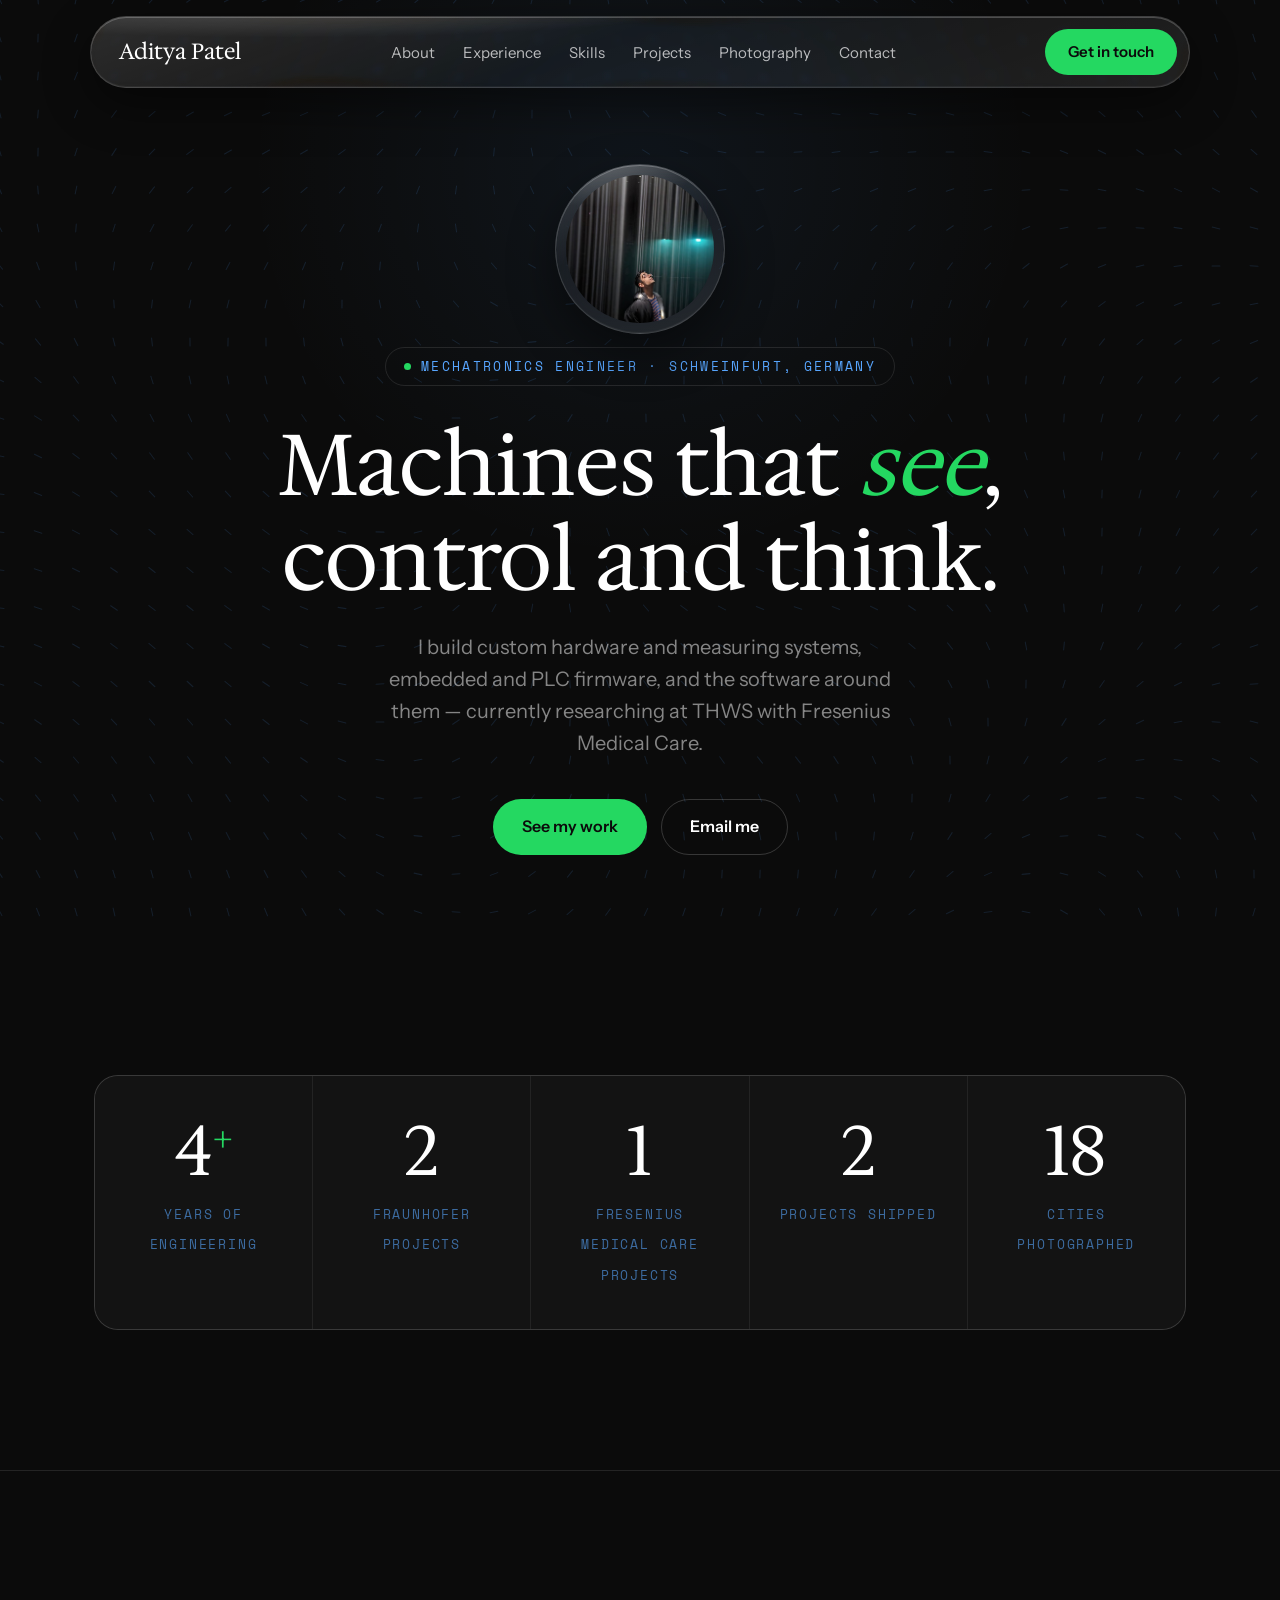
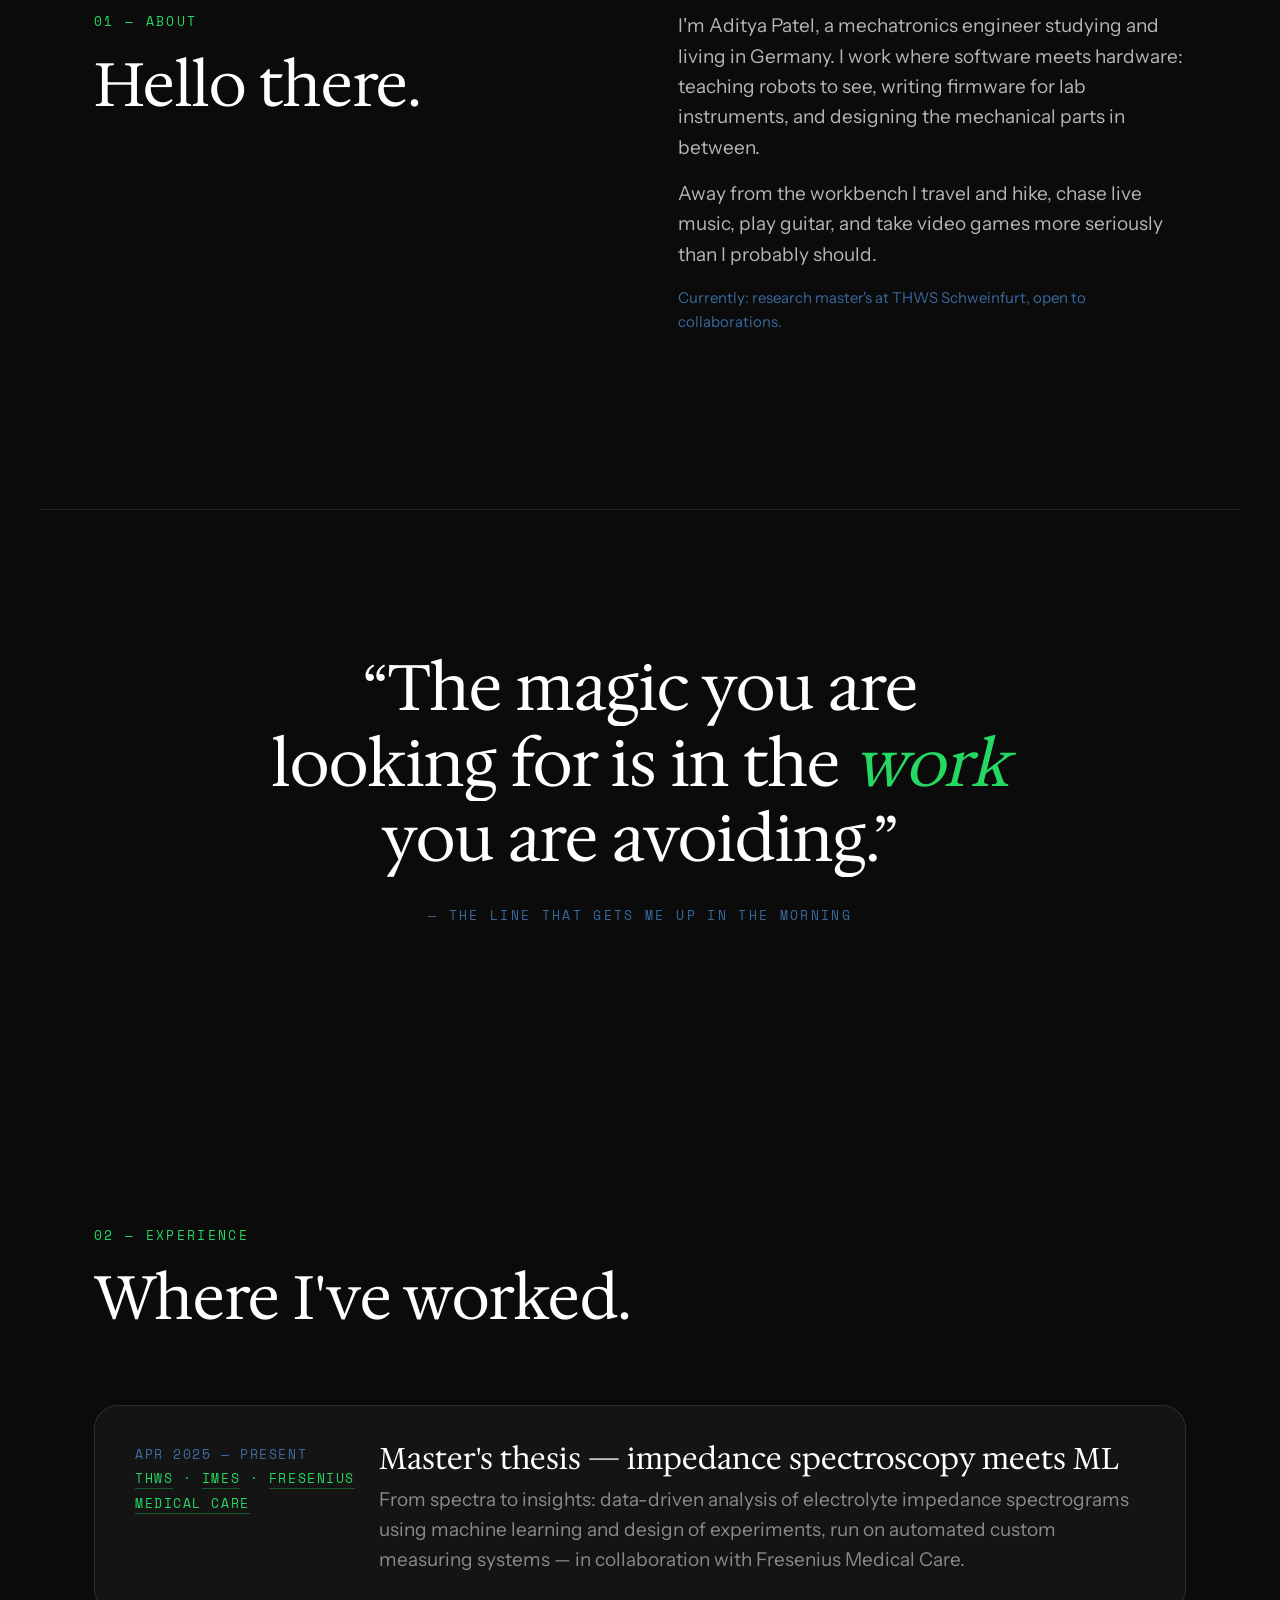
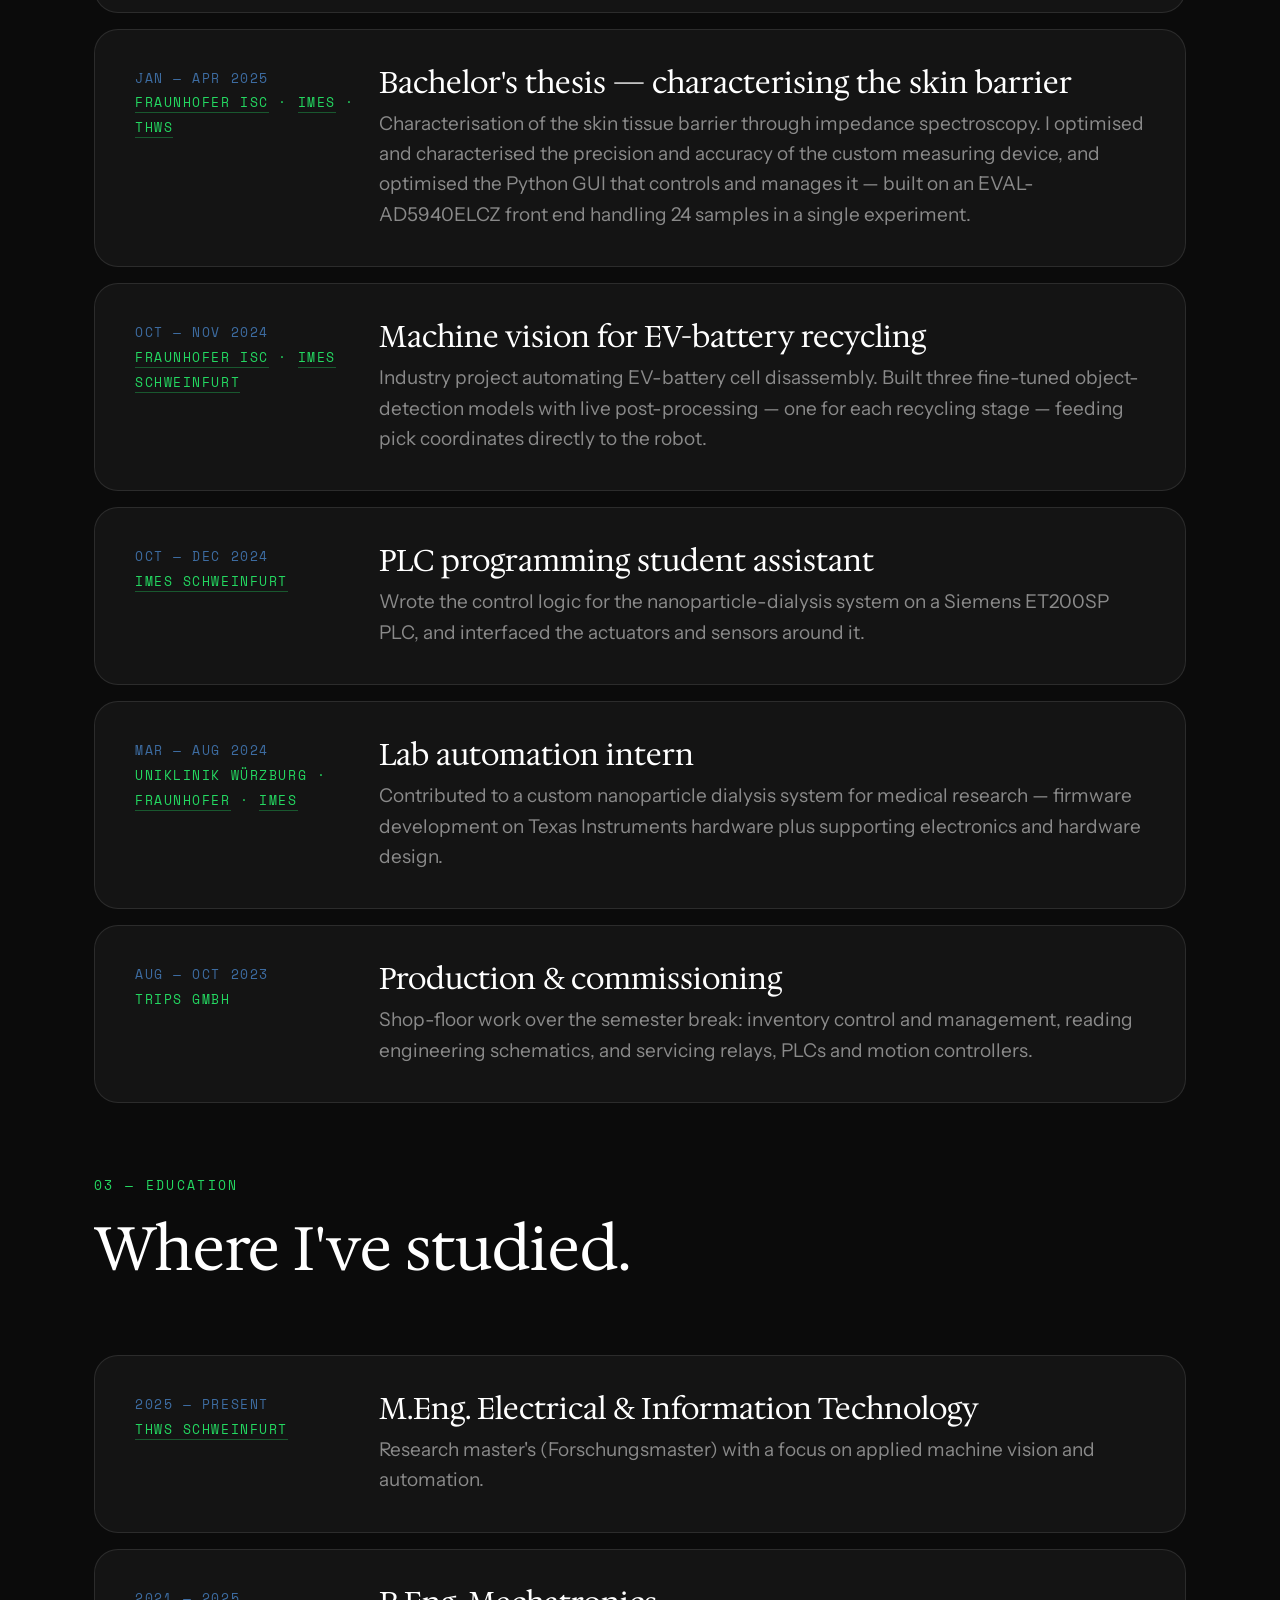
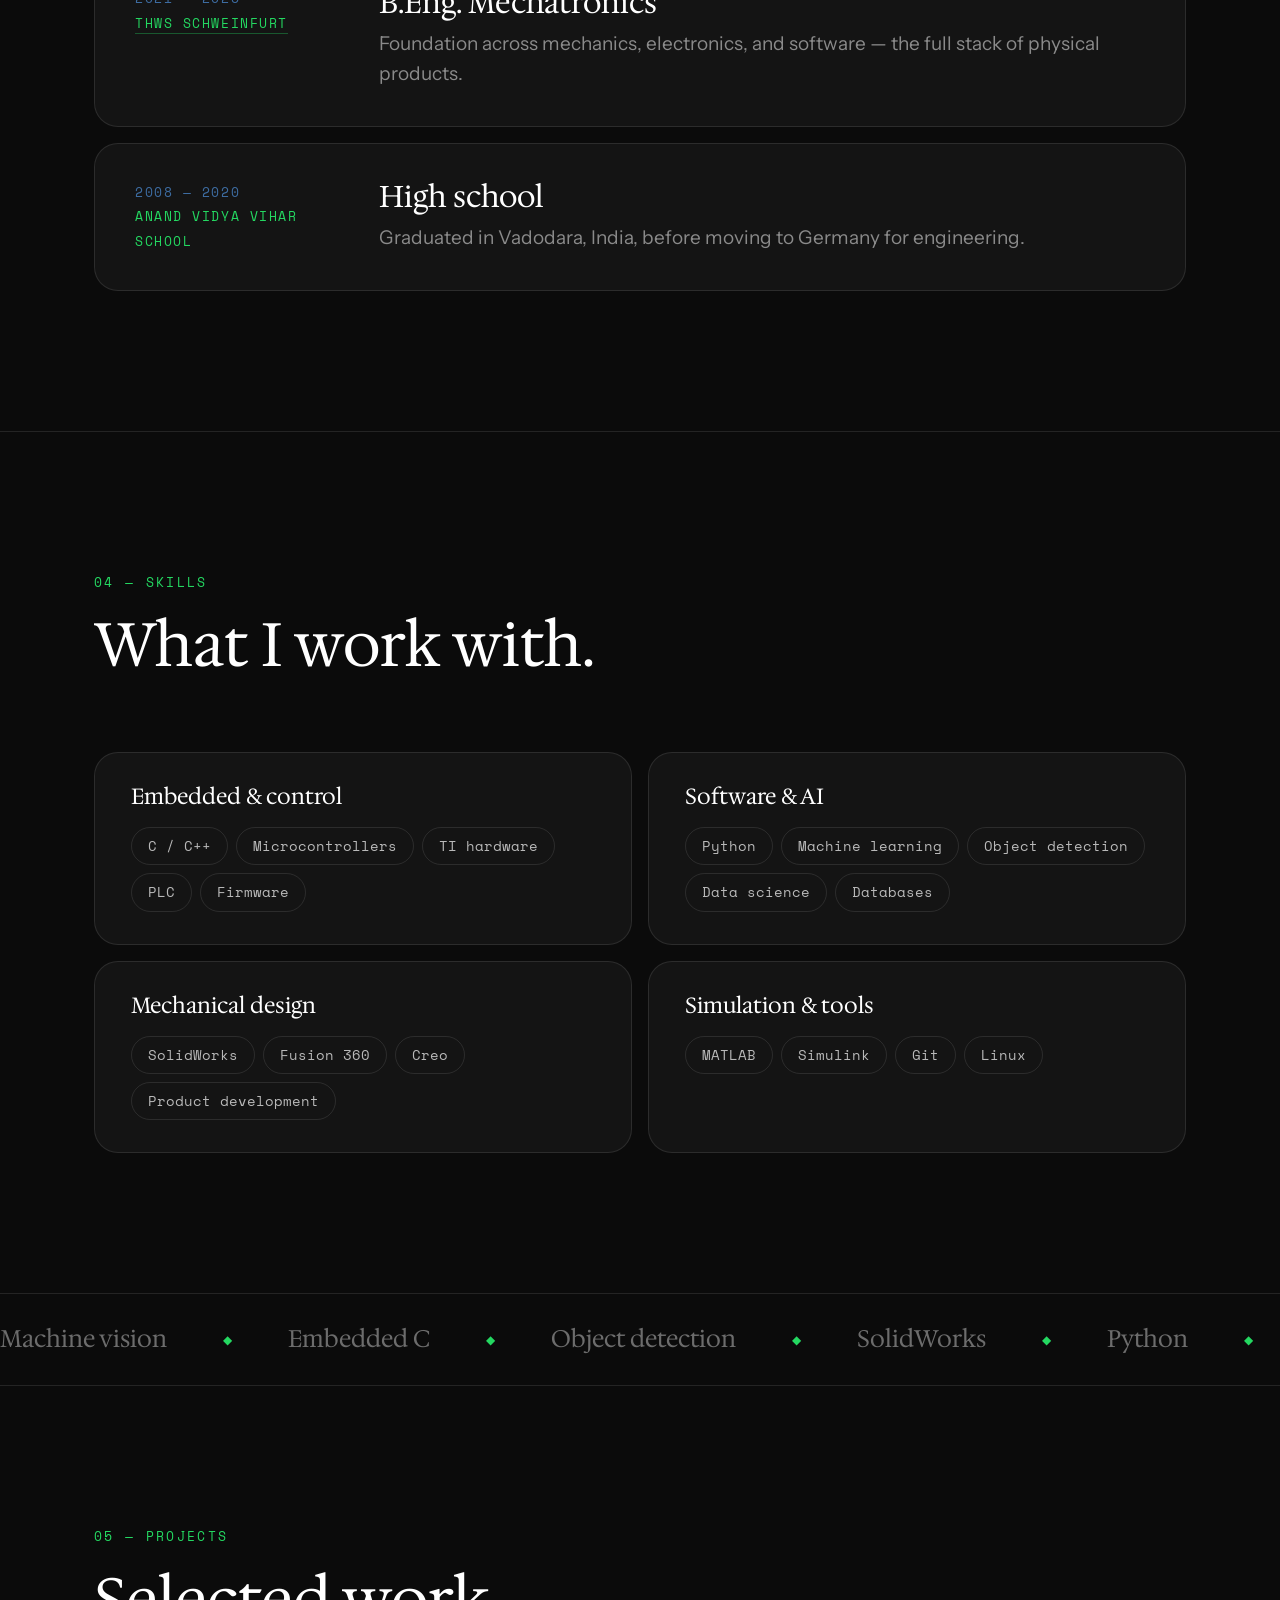
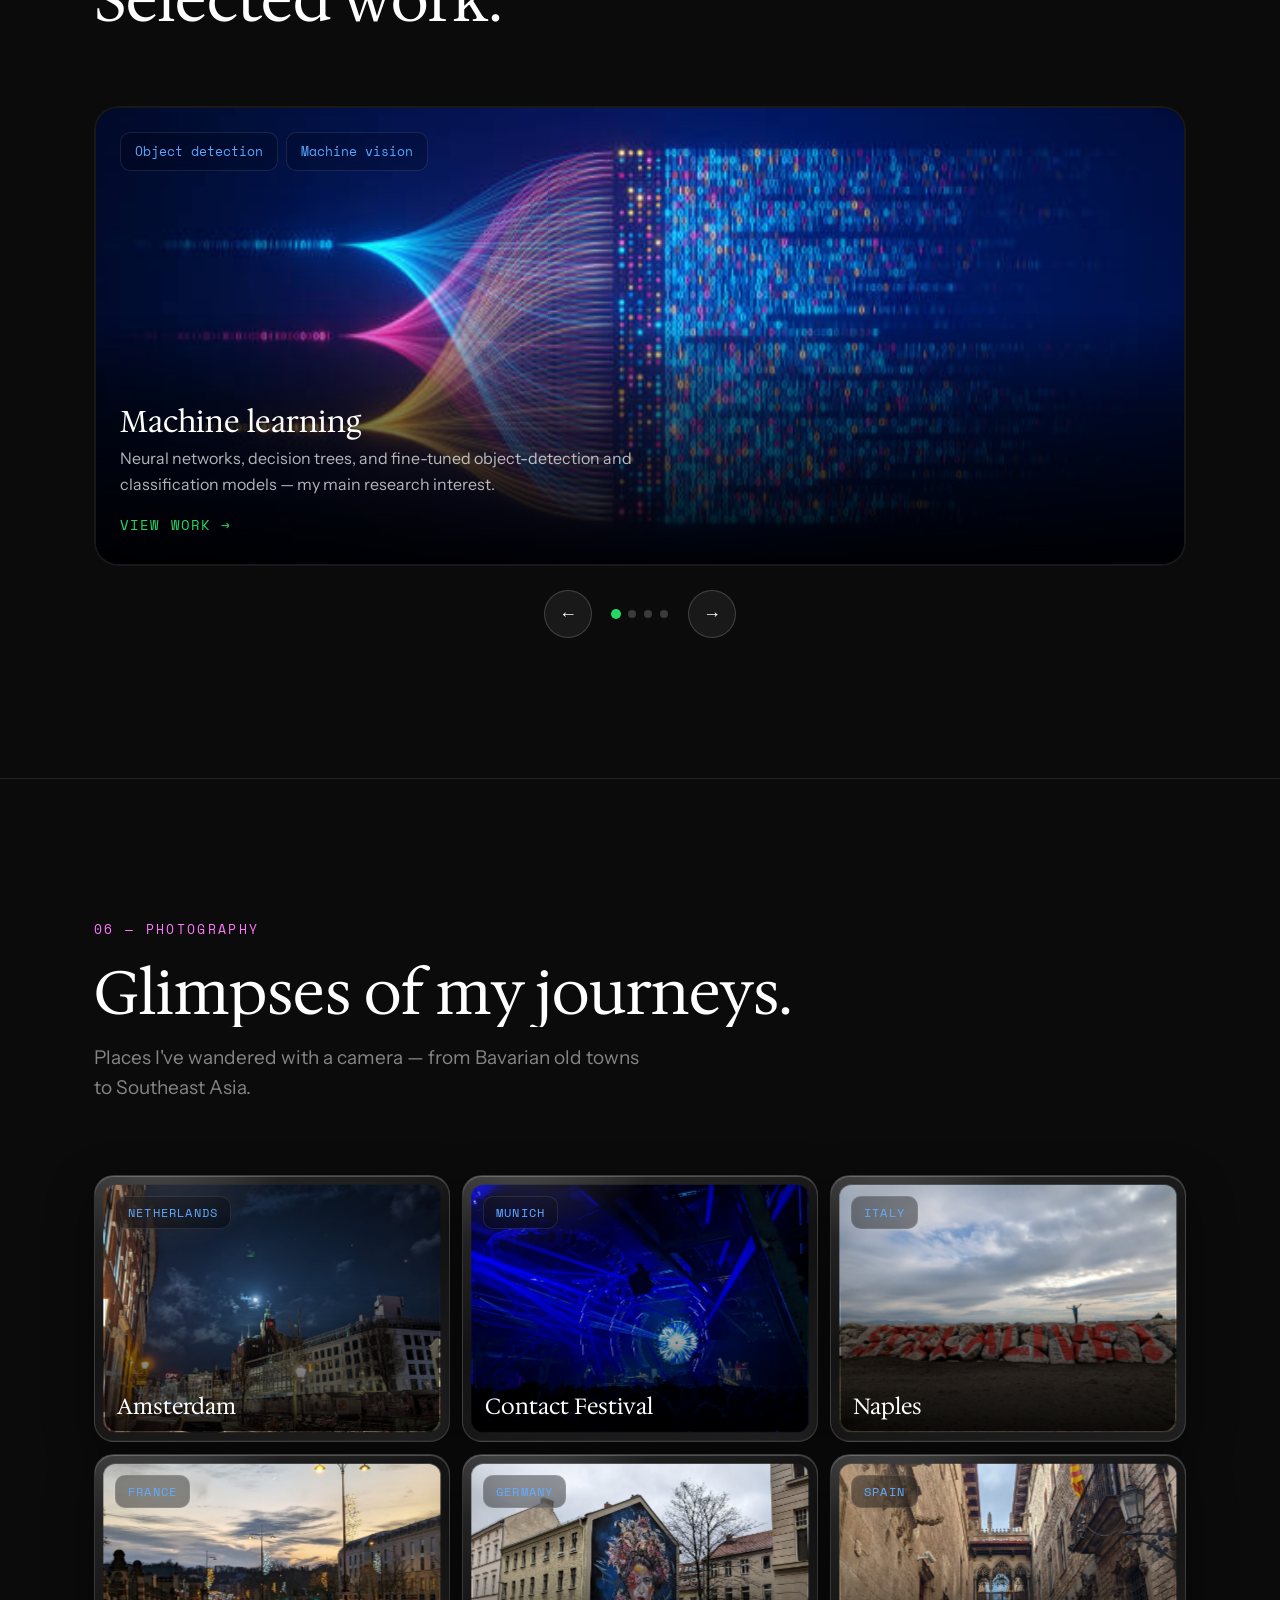
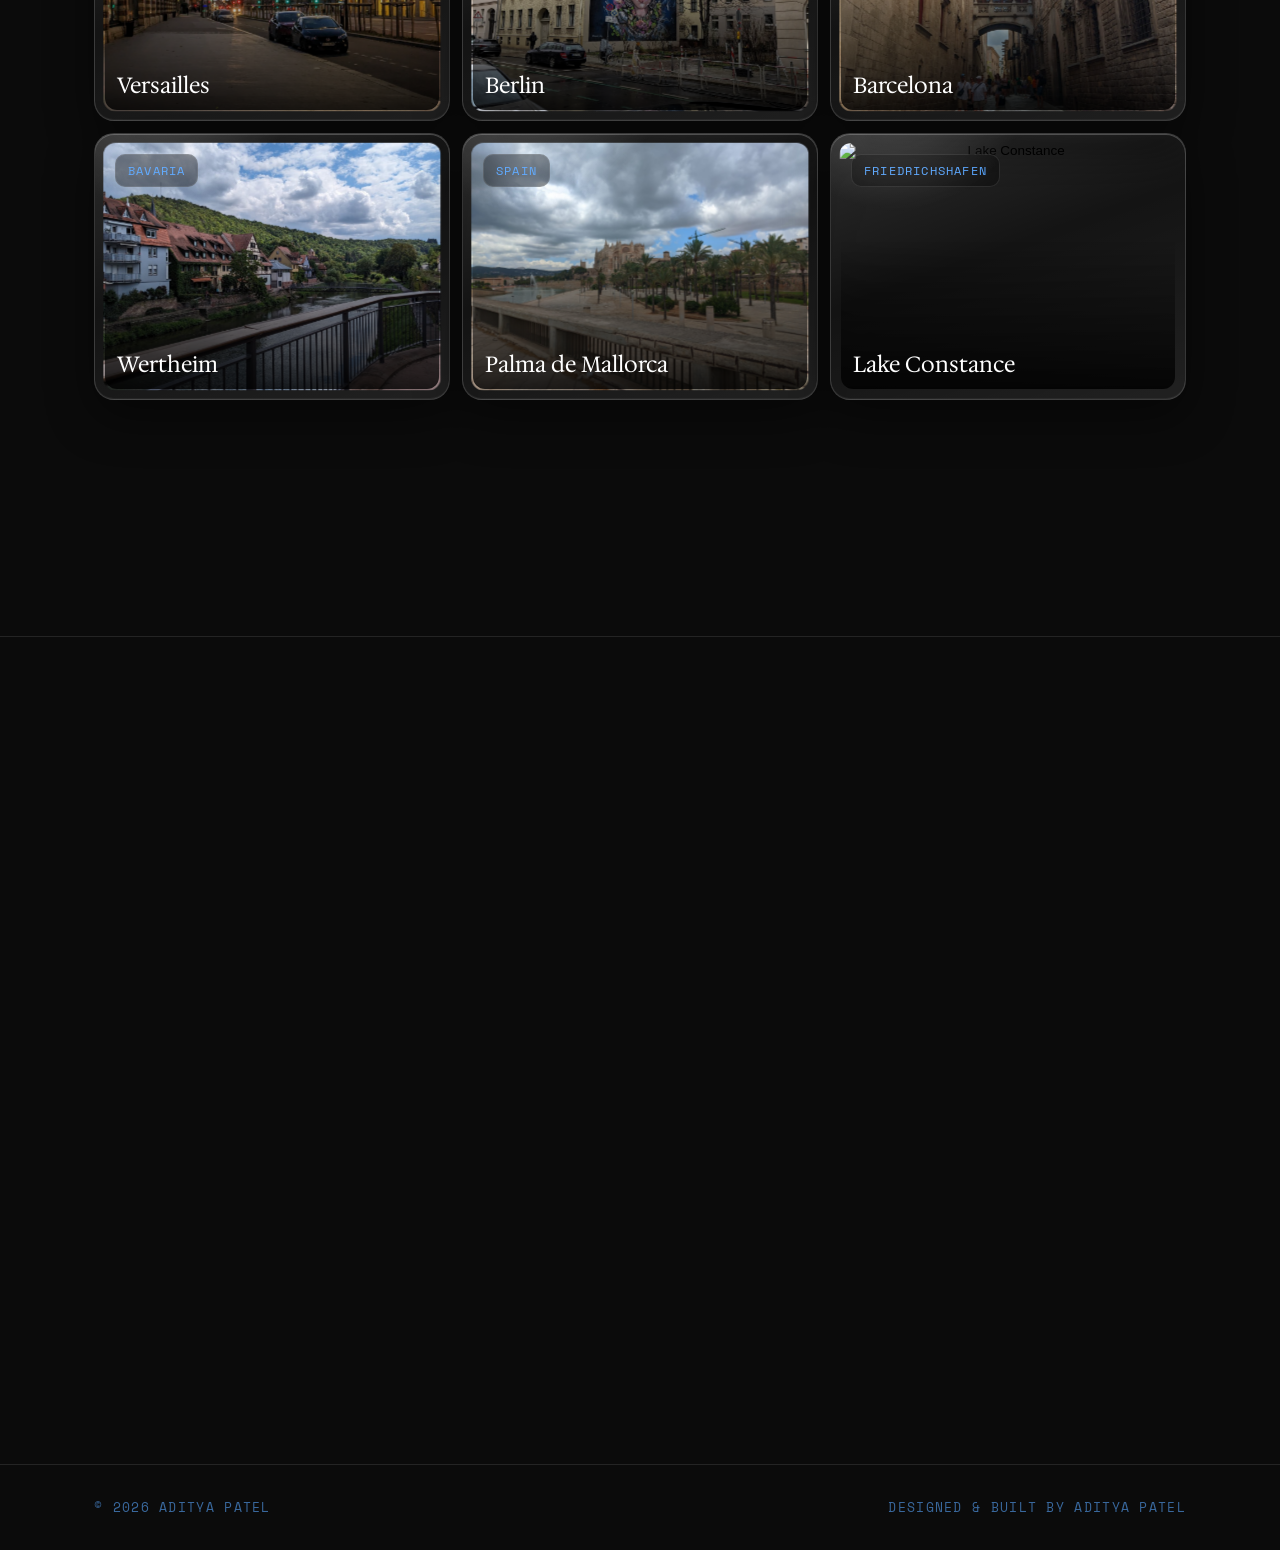
==== commit 954b9603: "Link the organisation tags on the experience and education cards IMES, Fraunhofer ISC, Fresenius Med" ====
--- a/index.html
+++ b/index.html
@@ -120,7 +120,7 @@
 				<article class="xp-card">
 					<div class="xp-meta">
 						Apr 2025 — Present
-						<span class="where">THWS · IMES · Fresenius Medical Care</span>
+						<span class="where"><a href="https://www.thws.de/" target="_blank" rel="noopener">THWS</a> · <a href="https://www.thws.de/forschung/institute/imes/ueber-uns/" target="_blank" rel="noopener">IMES</a> · <a href="https://freseniusmedicalcare.com/en/" target="_blank" rel="noopener">Fresenius Medical Care</a></span>
 					</div>
 					<div class="xp-body">
 						<h3>Master's thesis — impedance spectroscopy meets ML</h3>
@@ -130,7 +130,7 @@
 				<article class="xp-card">
 					<div class="xp-meta">
 						Jan — Apr 2025
-						<span class="where">Fraunhofer ISC · IMES · THWS</span>
+						<span class="where"><a href="https://www.isc.fraunhofer.de/" target="_blank" rel="noopener">Fraunhofer ISC</a> · <a href="https://www.thws.de/forschung/institute/imes/ueber-uns/" target="_blank" rel="noopener">IMES</a> · <a href="https://www.thws.de/" target="_blank" rel="noopener">THWS</a></span>
 					</div>
 					<div class="xp-body">
 						<h3>Bachelor's thesis — characterising the skin barrier</h3>
@@ -140,7 +140,7 @@
 				<article class="xp-card">
 					<div class="xp-meta">
 						Oct — Nov 2024
-						<span class="where">Fraunhofer ISC · IMES Schweinfurt</span>
+						<span class="where"><a href="https://www.isc.fraunhofer.de/" target="_blank" rel="noopener">Fraunhofer ISC</a> · <a href="https://www.thws.de/forschung/institute/imes/ueber-uns/" target="_blank" rel="noopener">IMES Schweinfurt</a></span>
 					</div>
 					<div class="xp-body">
 						<h3>Machine vision for EV-battery recycling</h3>
@@ -150,7 +150,7 @@
 				<article class="xp-card">
 					<div class="xp-meta">
 						Oct — Dec 2024
-						<span class="where">IMES Schweinfurt</span>
+						<span class="where"><a href="https://www.thws.de/forschung/institute/imes/ueber-uns/" target="_blank" rel="noopener">IMES Schweinfurt</a></span>
 					</div>
 					<div class="xp-body">
 						<h3>PLC programming student assistant</h3>
@@ -160,7 +160,7 @@
 				<article class="xp-card">
 					<div class="xp-meta">
 						Mar — Aug 2024
-						<span class="where">Uniklinik Würzburg · Fraunhofer · IMES</span>
+						<span class="where">Uniklinik Würzburg · <a href="https://www.isc.fraunhofer.de/" target="_blank" rel="noopener">Fraunhofer</a> · <a href="https://www.thws.de/forschung/institute/imes/ueber-uns/" target="_blank" rel="noopener">IMES</a></span>
 					</div>
 					<div class="xp-body">
 						<h3>Lab automation intern</h3>
@@ -187,7 +187,7 @@
 				<article class="xp-card">
 					<div class="xp-meta">
 						2025 — Present
-						<span class="where">THWS Schweinfurt</span>
+						<span class="where"><a href="https://www.thws.de/" target="_blank" rel="noopener">THWS Schweinfurt</a></span>
 					</div>
 					<div class="xp-body">
 						<h3>M.Eng. Electrical &amp; Information Technology</h3>
@@ -197,7 +197,7 @@
 				<article class="xp-card">
 					<div class="xp-meta">
 						2021 — 2025
-						<span class="where">THWS Schweinfurt</span>
+						<span class="where"><a href="https://www.thws.de/" target="_blank" rel="noopener">THWS Schweinfurt</a></span>
 					</div>
 					<div class="xp-body">
 						<h3>B.Eng. Mechatronics</h3>
--- a/css/theme.css
+++ b/css/theme.css
@@ -476,6 +476,20 @@
 }
 
 .xp-meta .where { color: var(--green); display: block; }
+
+.xp-meta .where a {
+  color: inherit;
+  text-decoration: none;
+  border-bottom: 1px solid rgba(36, 216, 97, 0.35);
+  transition: border-color 0.2s ease, opacity 0.2s ease;
+}
+
+.xp-meta .where a:hover,
+.xp-meta .where a:focus-visible {
+  border-bottom-color: var(--green);
+  opacity: 0.8;
+  outline: none;
+}
 
 .xp-body h3 { font-size: var(--h3); margin-bottom: 10px; }
 .xp-body p { color: var(--text-50); margin: 0; }
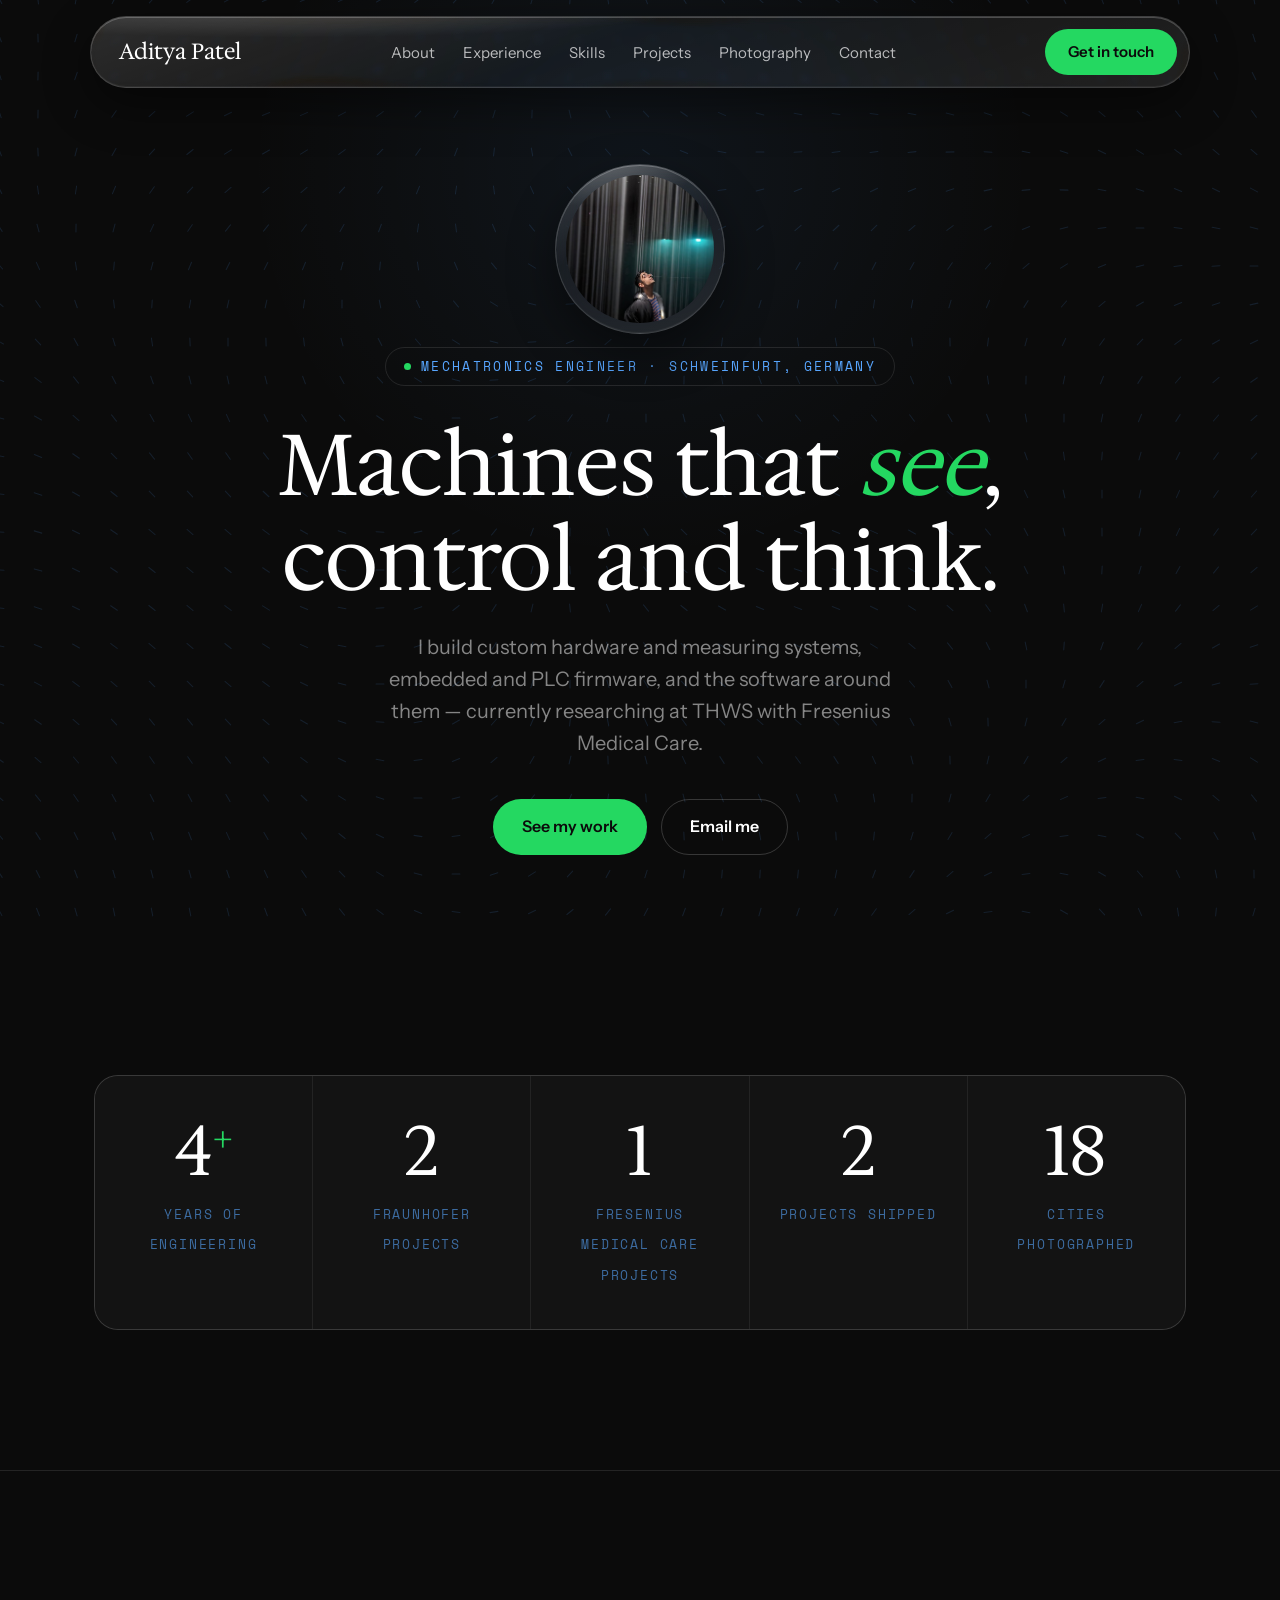
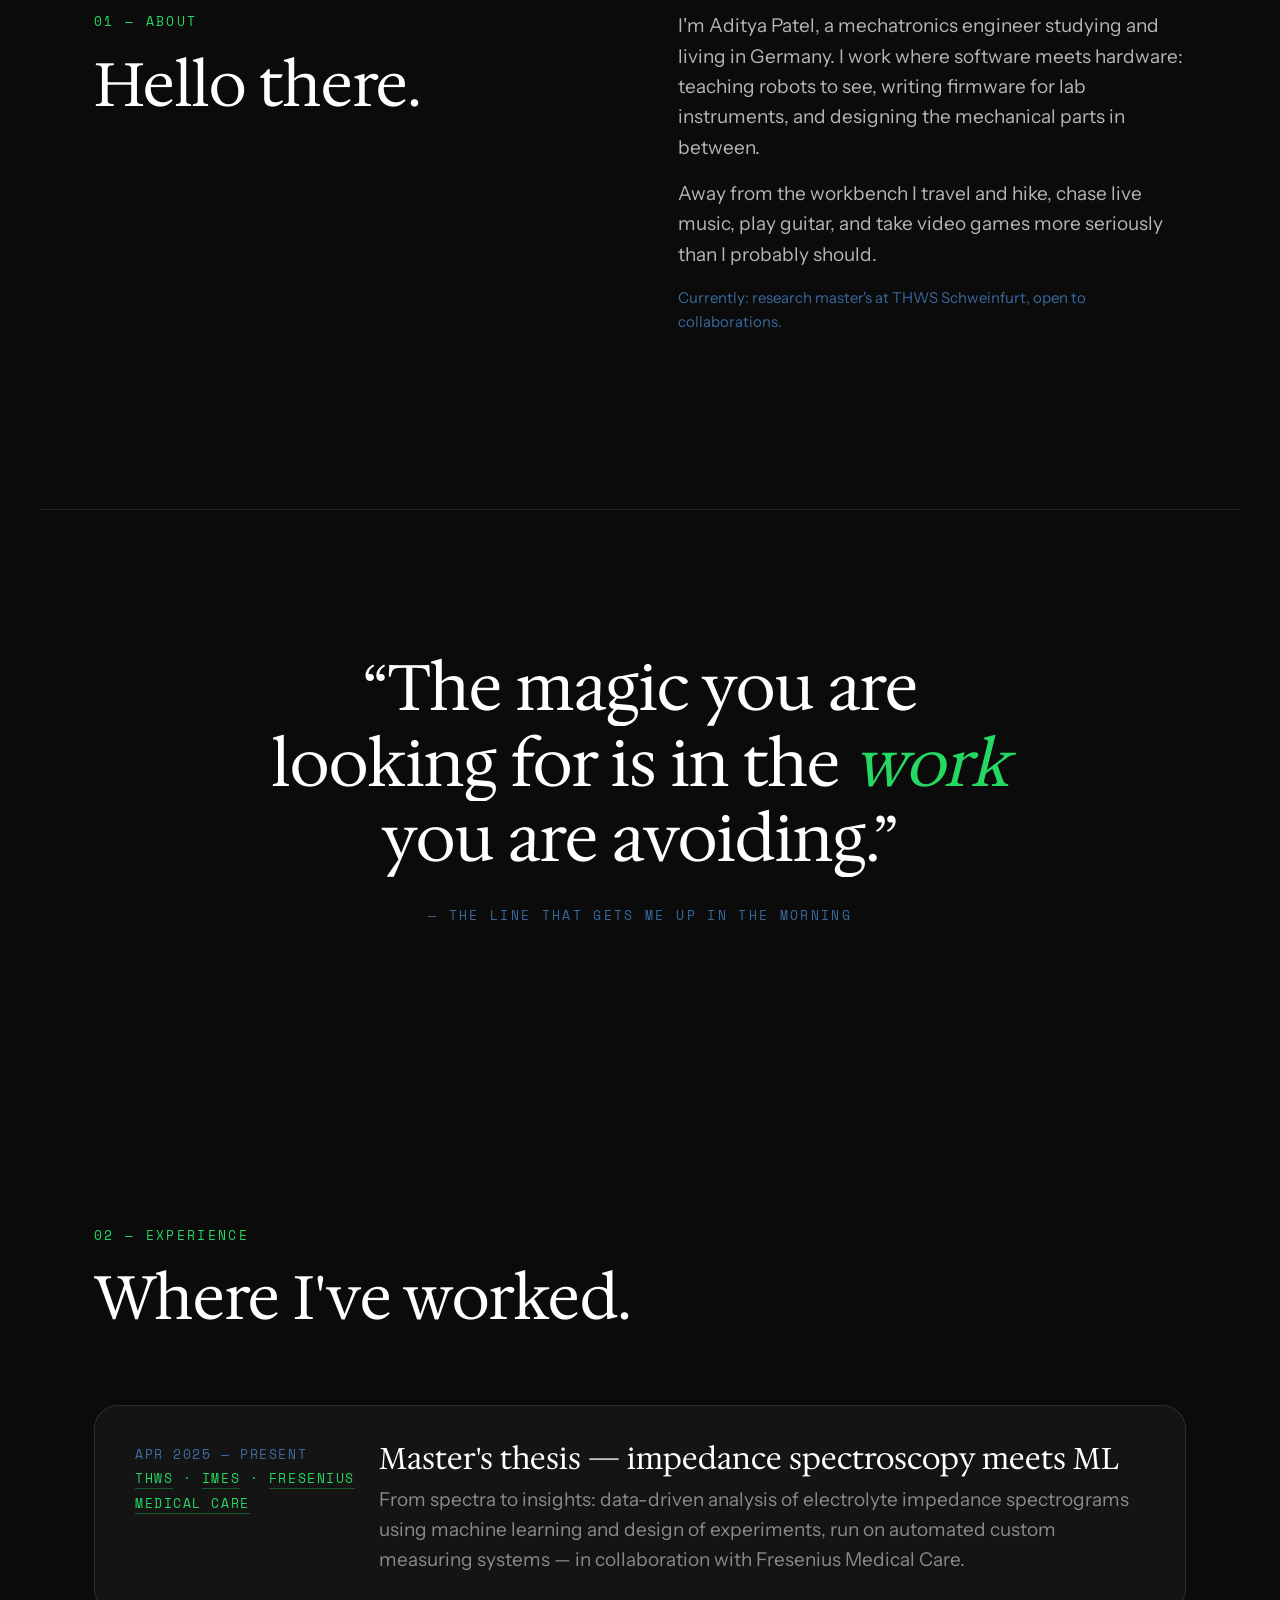
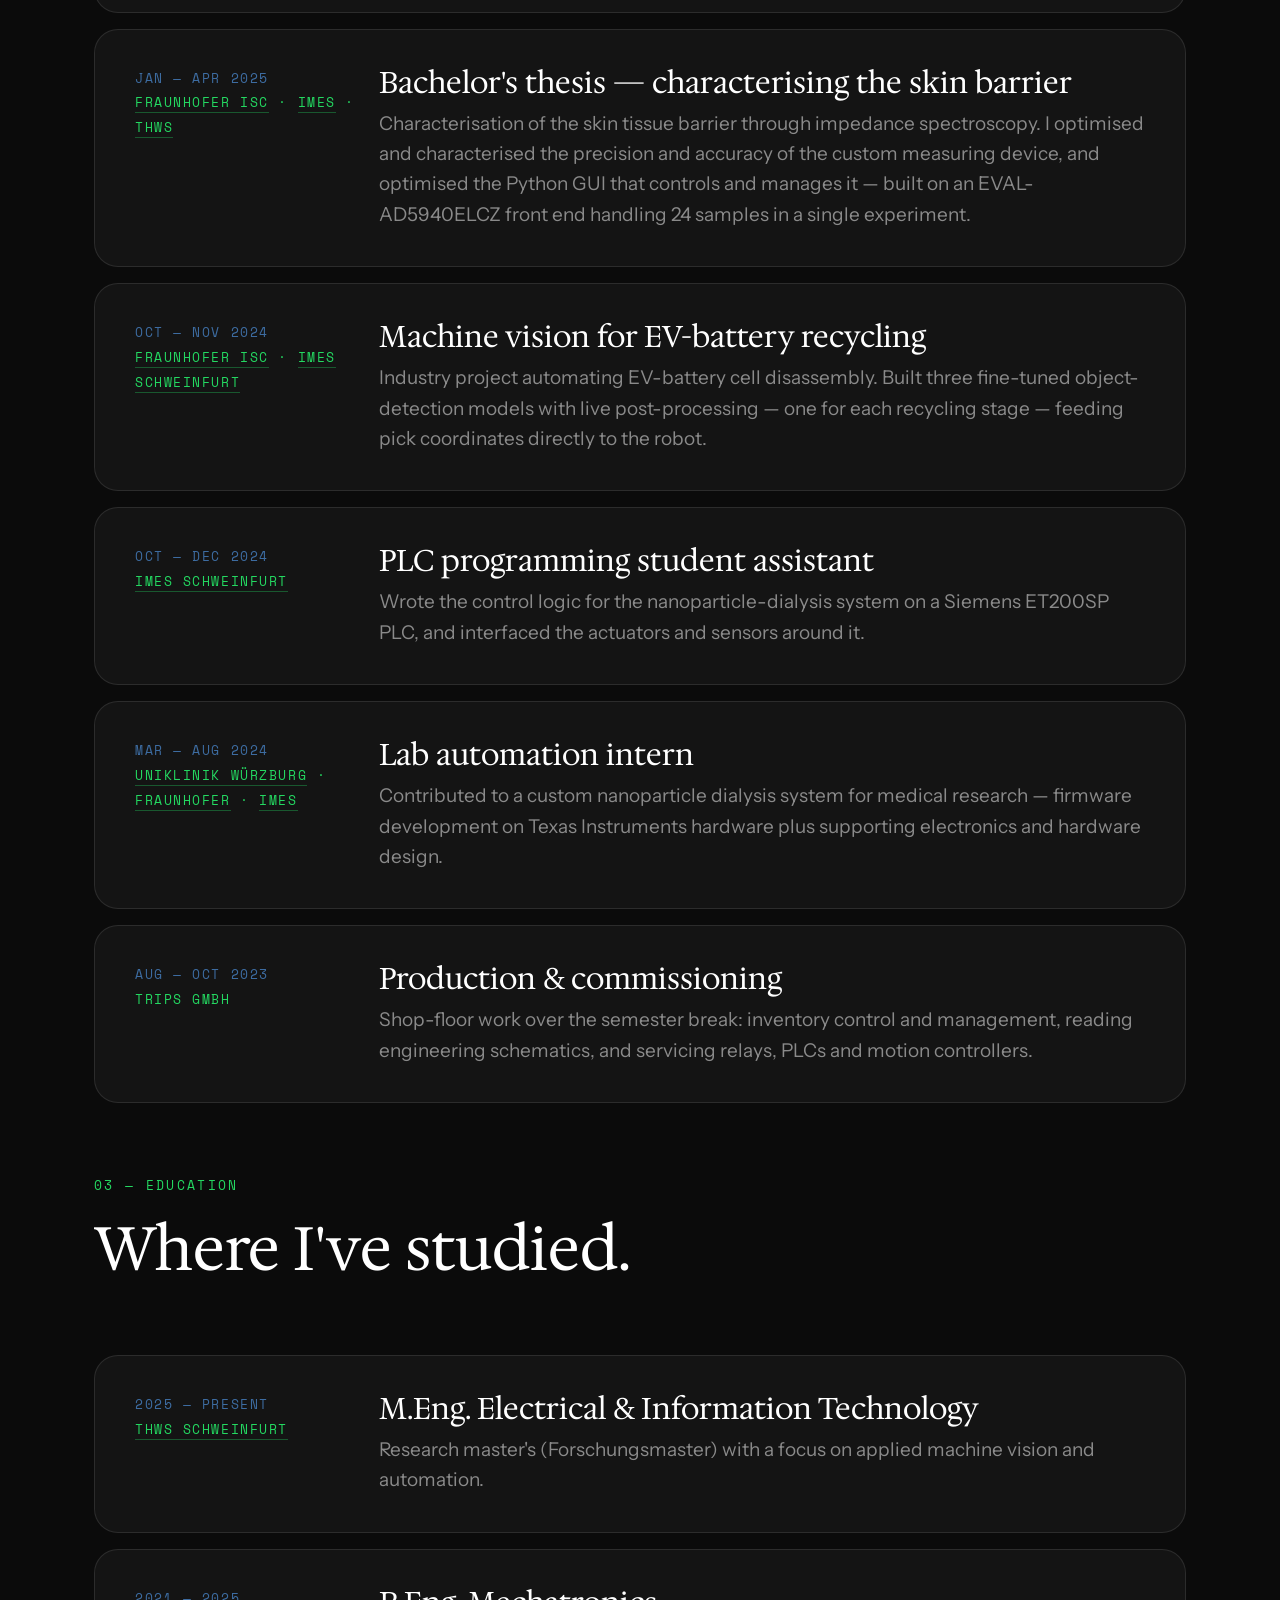
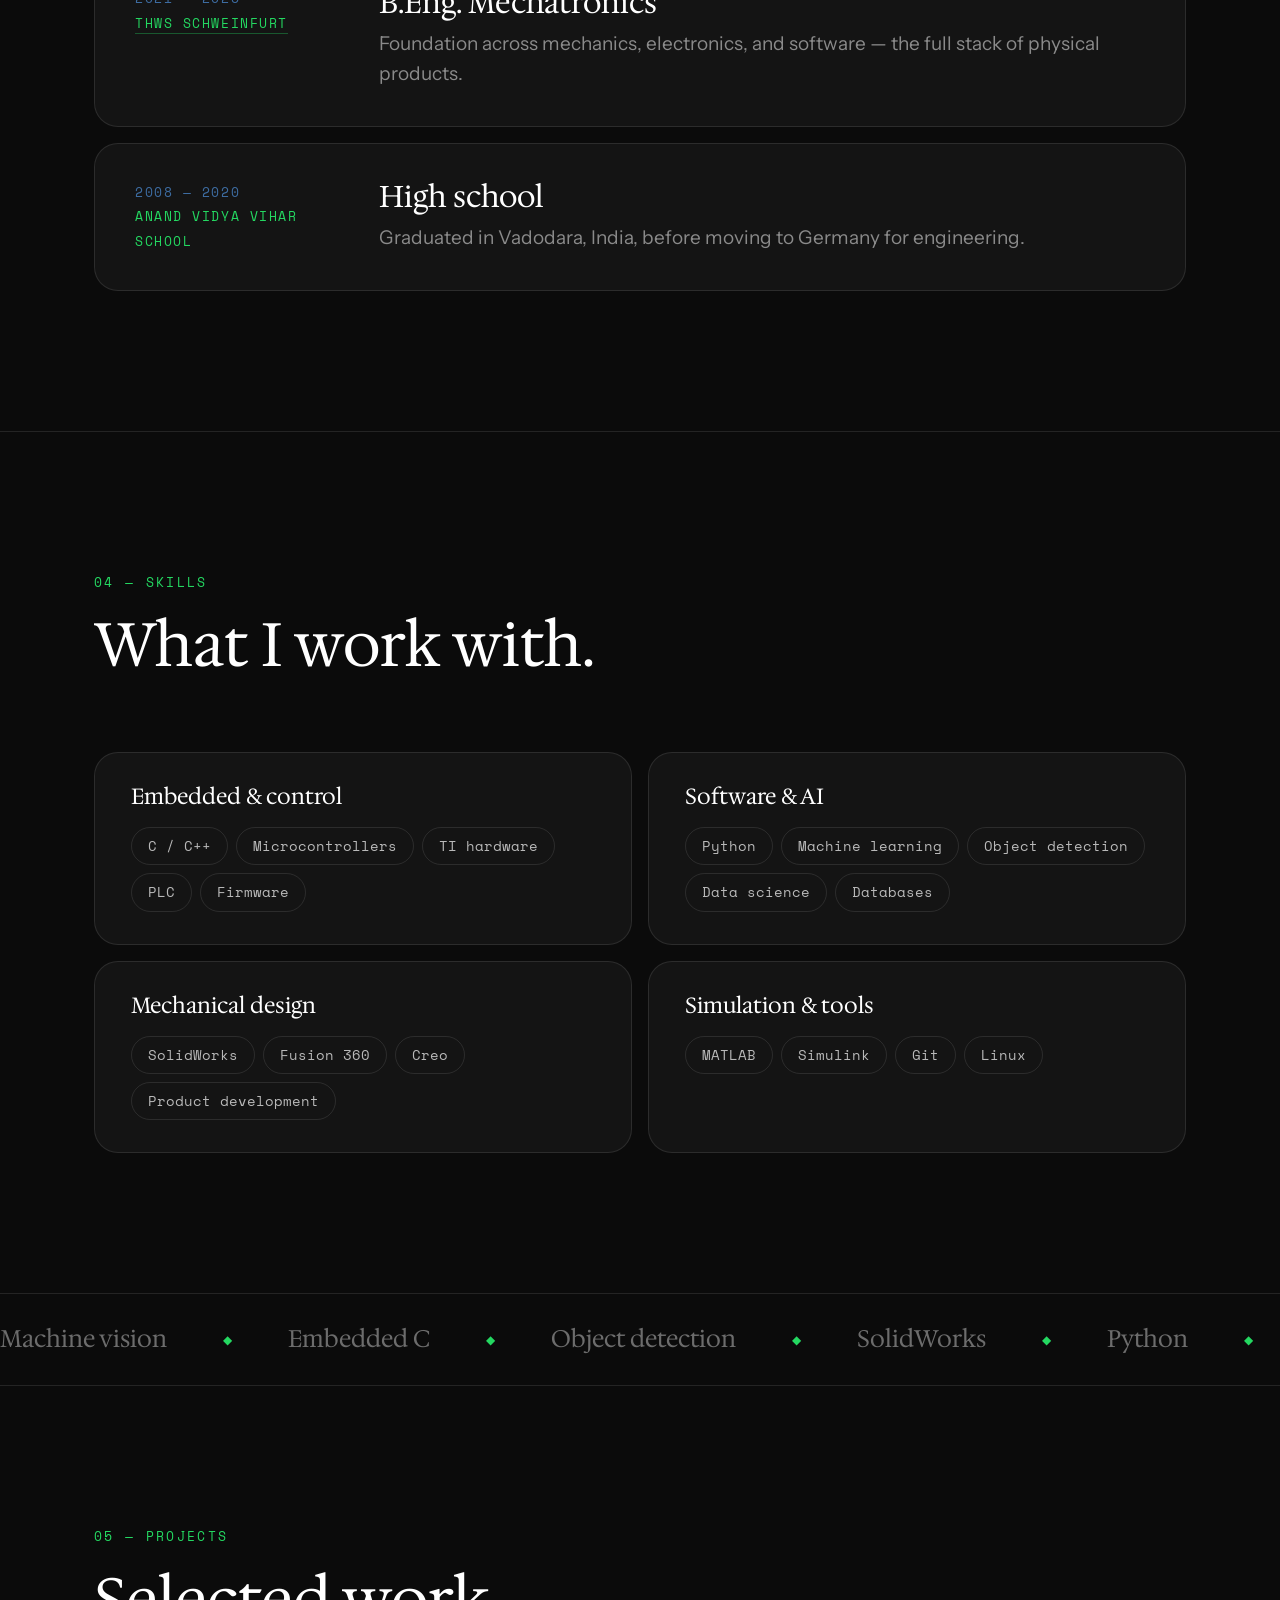
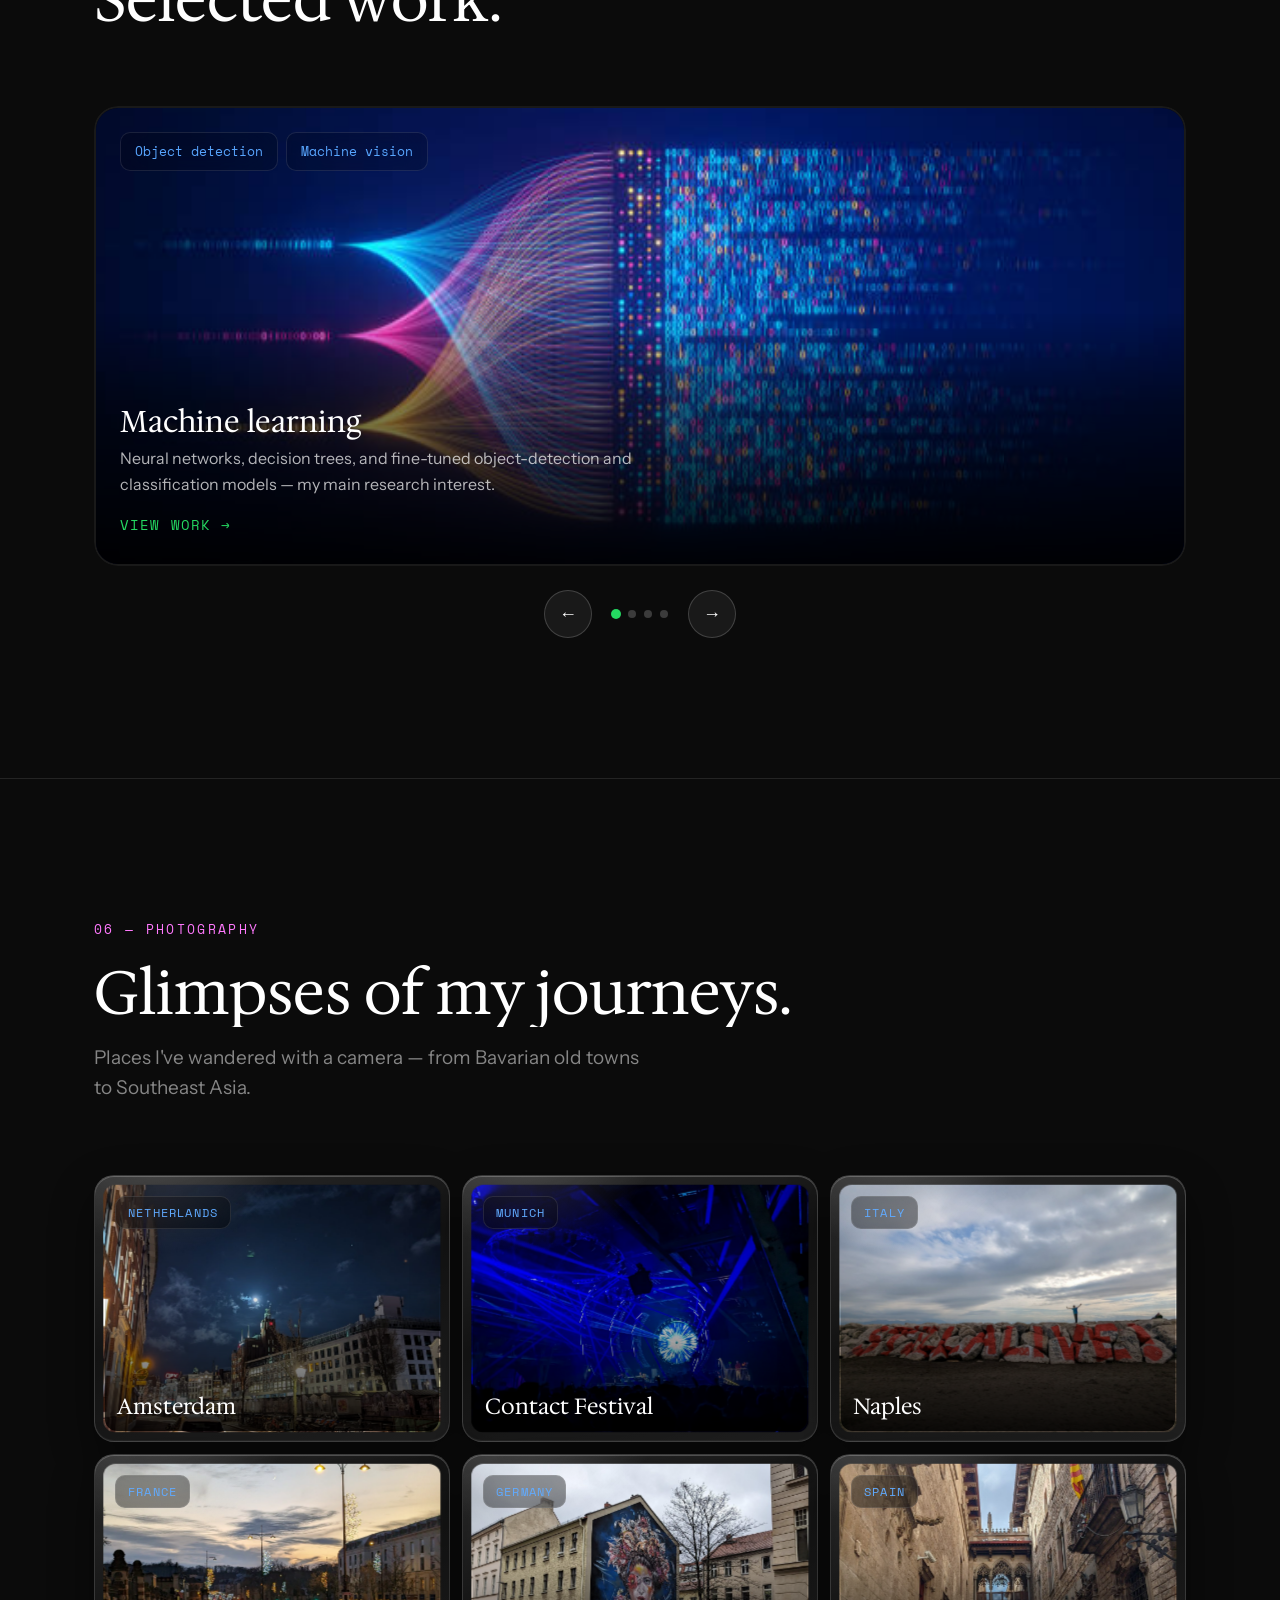
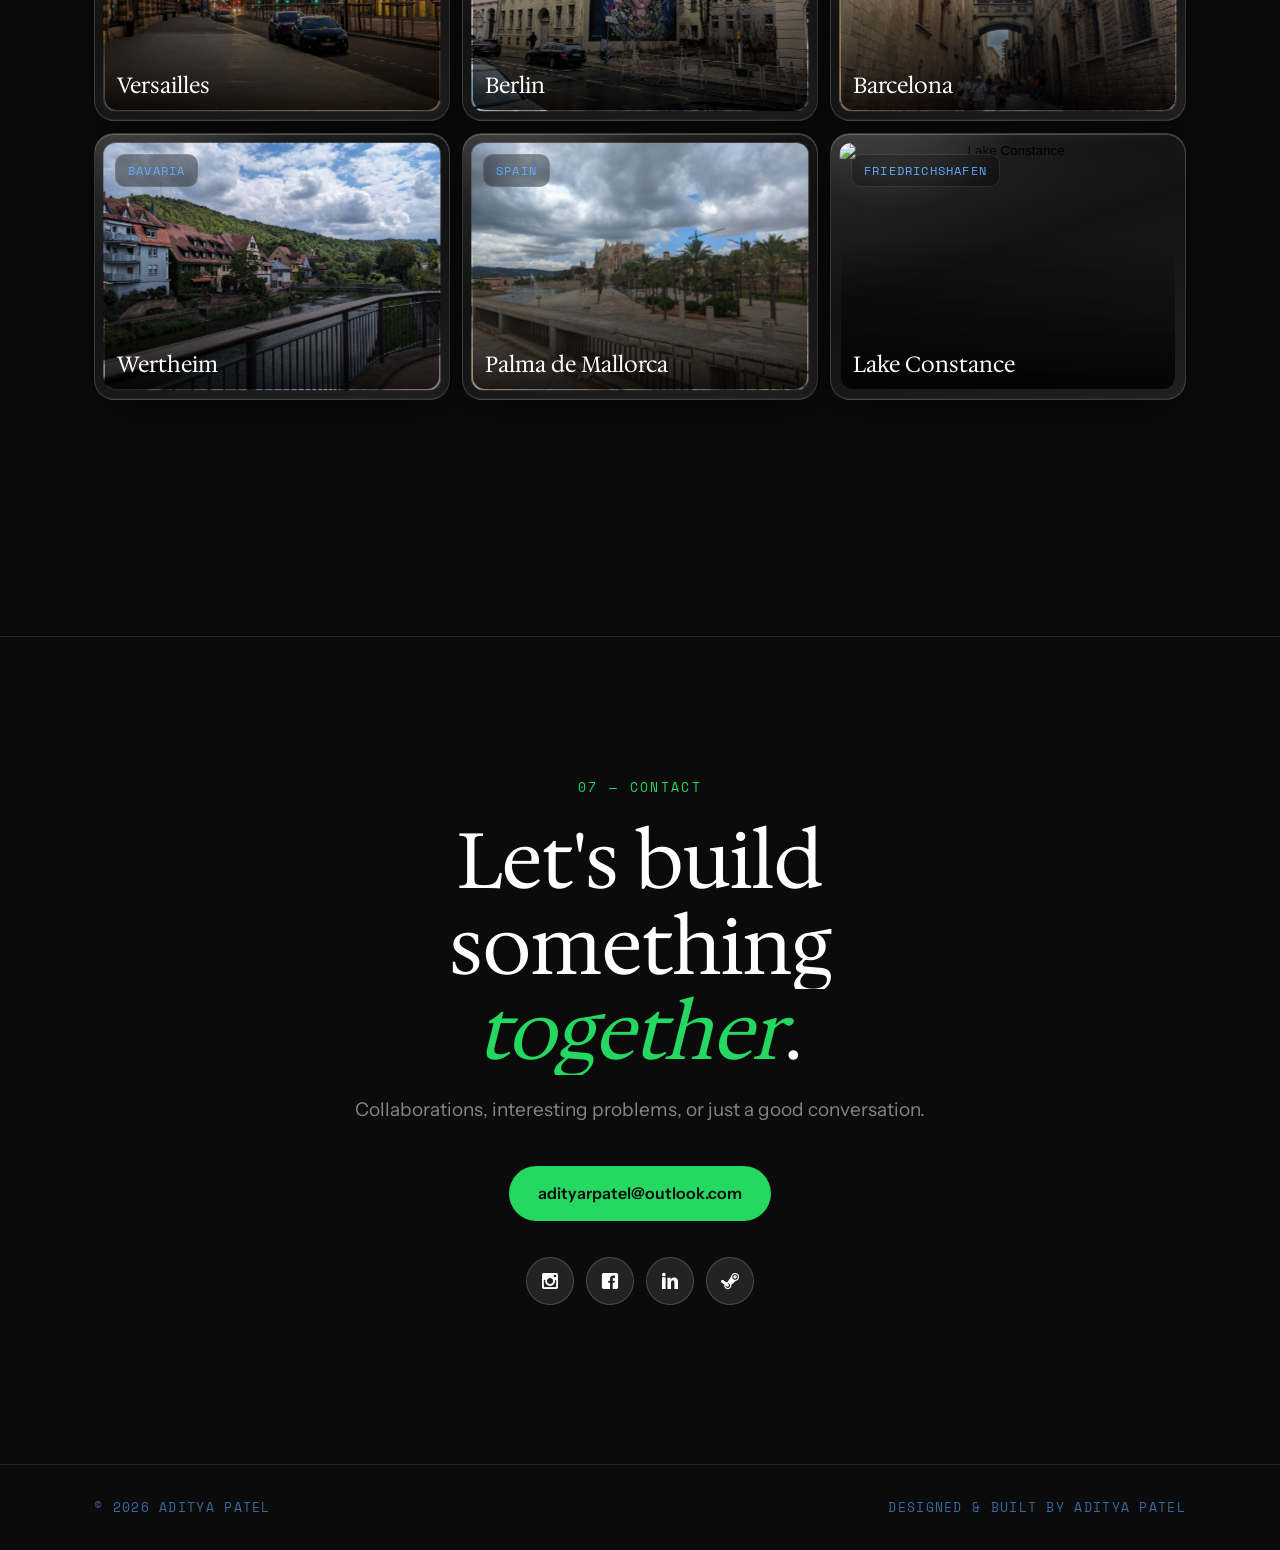
==== commit 8eaa8aaa: "Link Uniklinik Würzburg on the lab automation card" ====
--- a/index.html
+++ b/index.html
@@ -160,7 +160,7 @@
 				<article class="xp-card">
 					<div class="xp-meta">
 						Mar — Aug 2024
-						<span class="where">Uniklinik Würzburg · <a href="https://www.isc.fraunhofer.de/" target="_blank" rel="noopener">Fraunhofer</a> · <a href="https://www.thws.de/forschung/institute/imes/ueber-uns/" target="_blank" rel="noopener">IMES</a></span>
+						<span class="where"><a href="https://www.ukw.de/" target="_blank" rel="noopener">Uniklinik Würzburg</a> · <a href="https://www.isc.fraunhofer.de/" target="_blank" rel="noopener">Fraunhofer</a> · <a href="https://www.thws.de/forschung/institute/imes/ueber-uns/" target="_blank" rel="noopener">IMES</a></span>
 					</div>
 					<div class="xp-body">
 						<h3>Lab automation intern</h3>
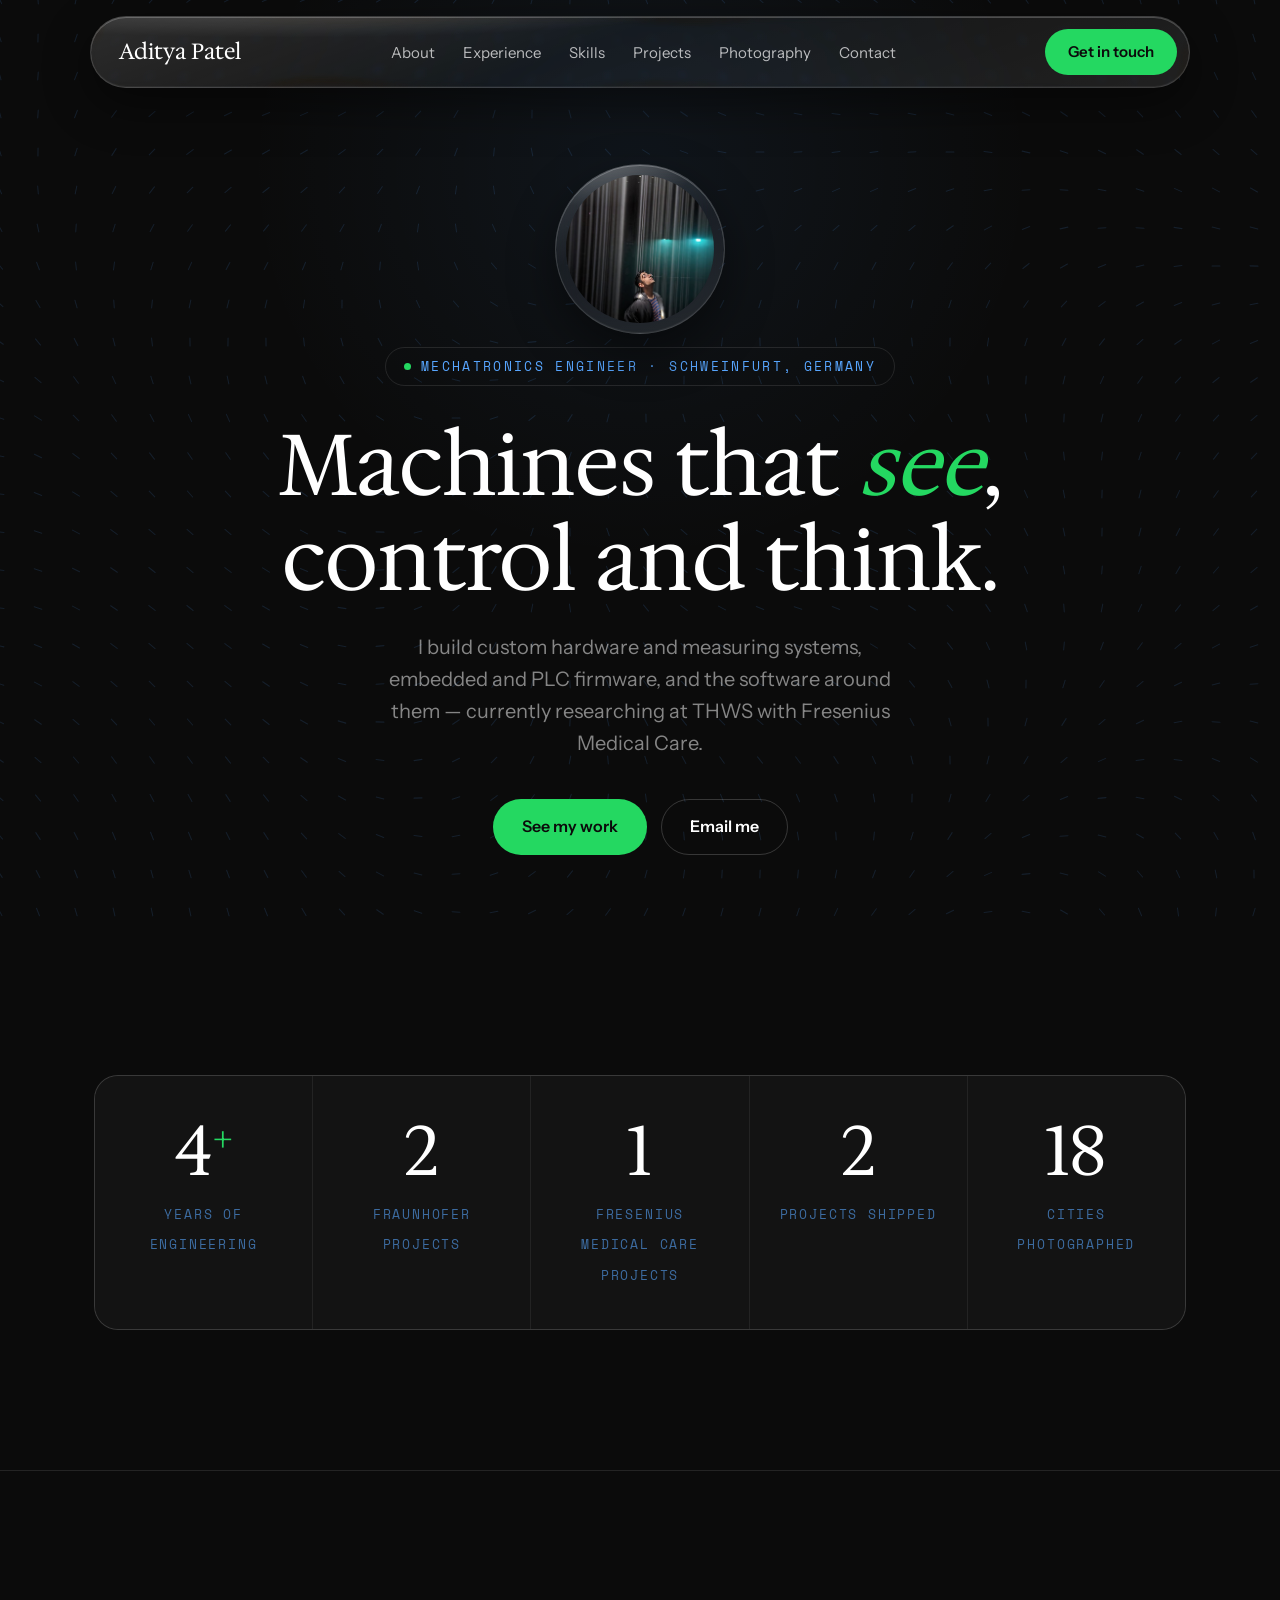
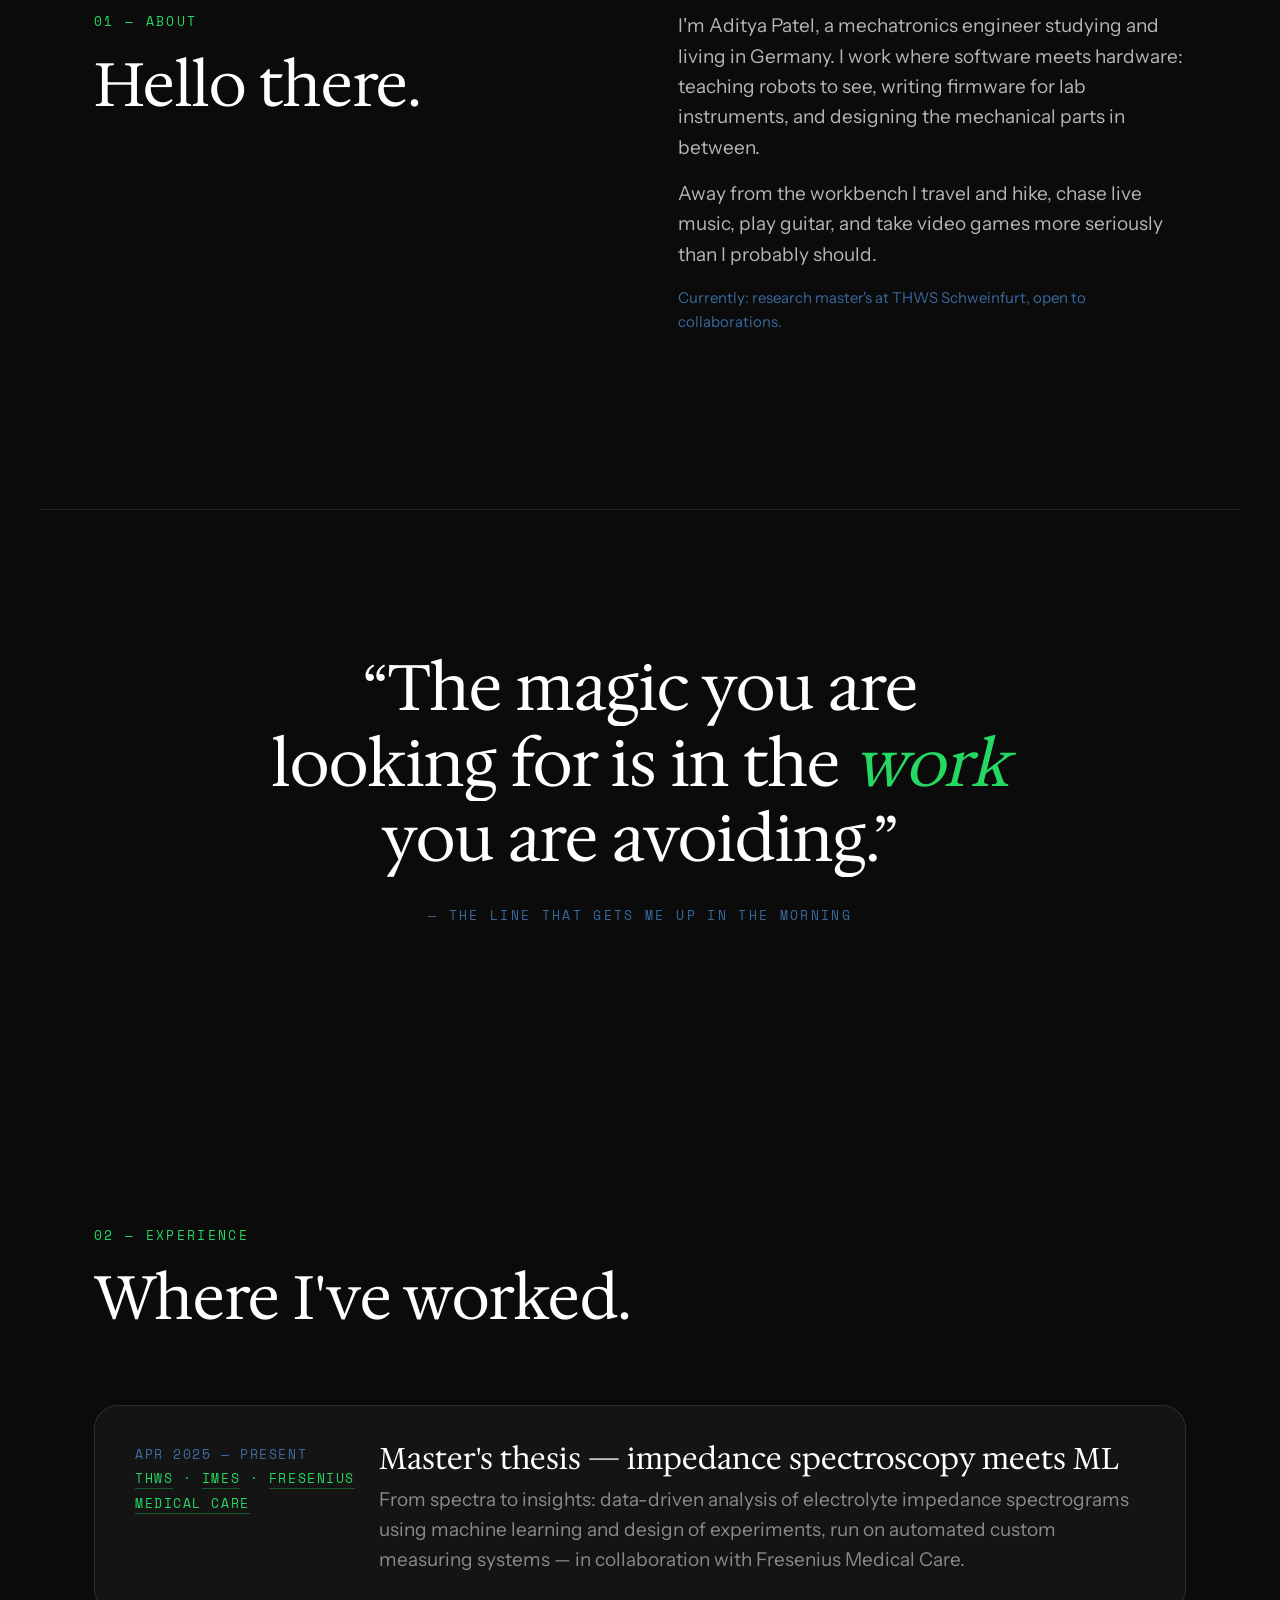
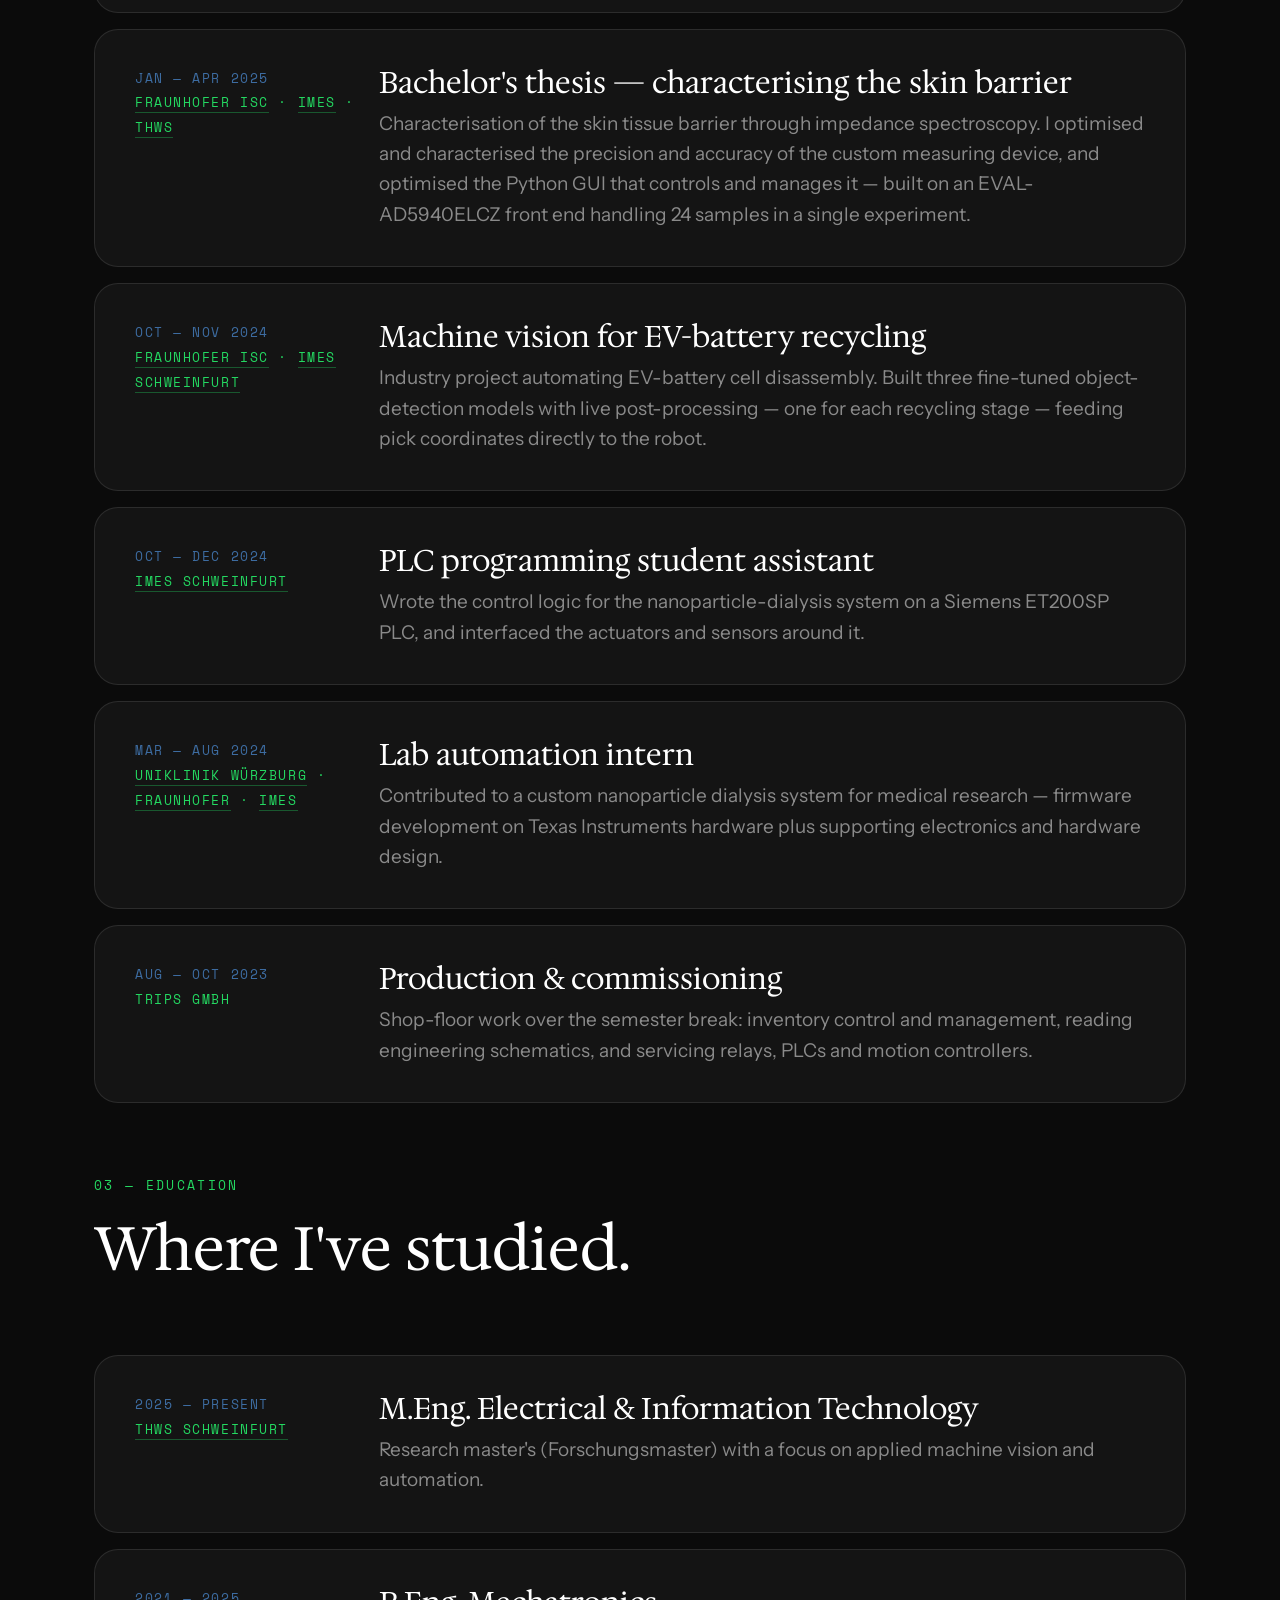
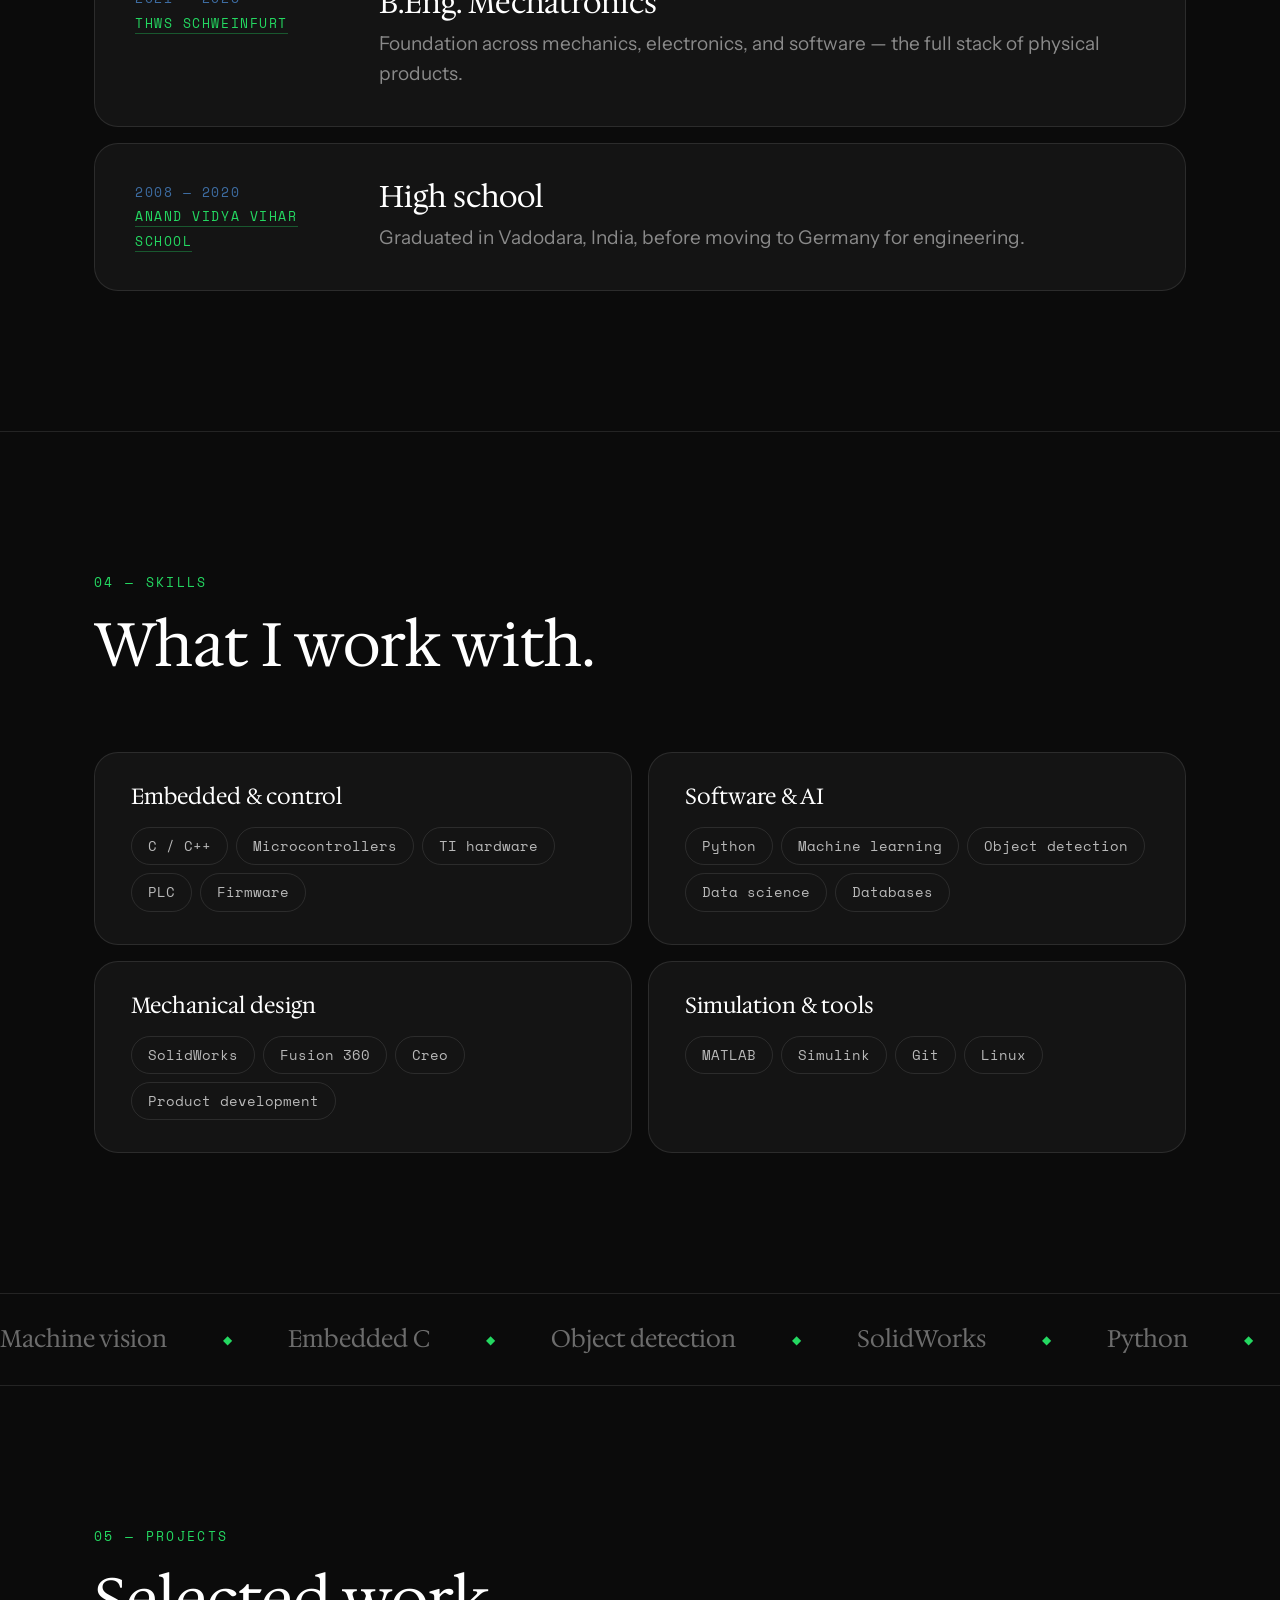
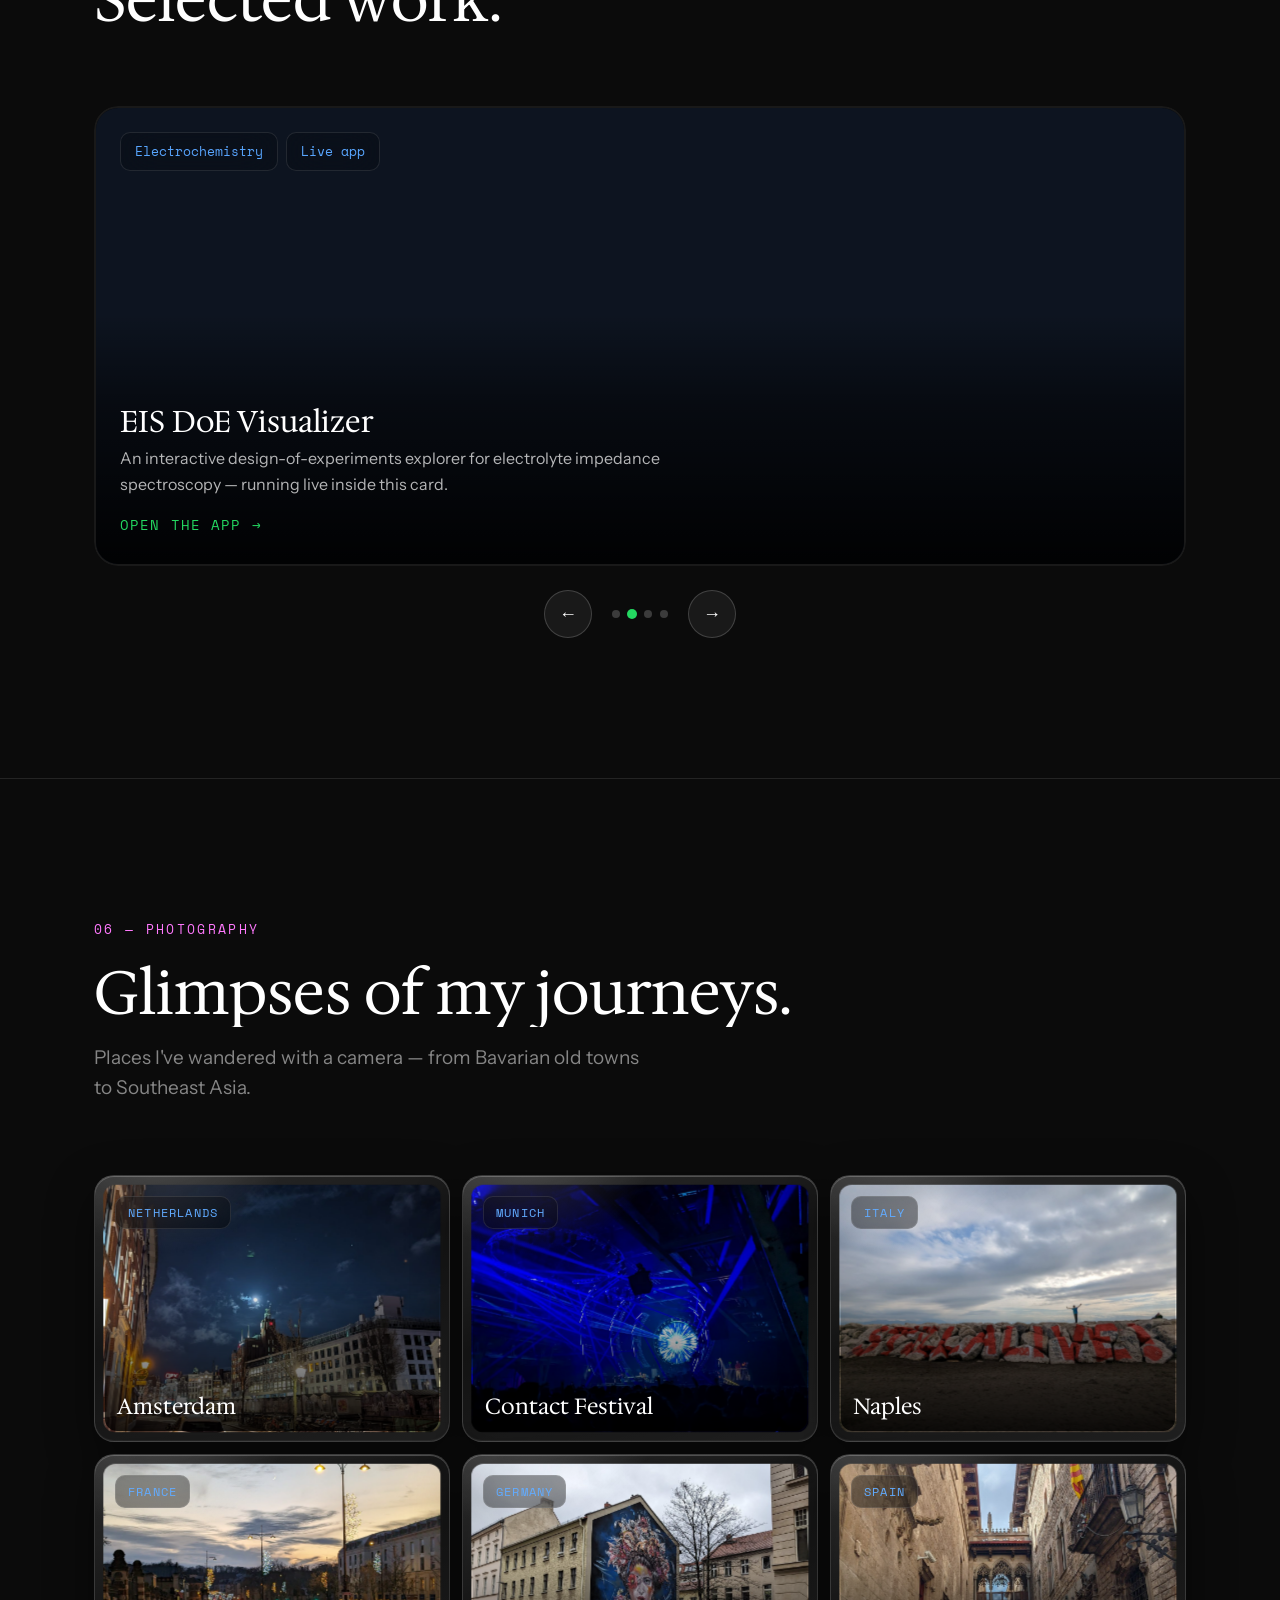
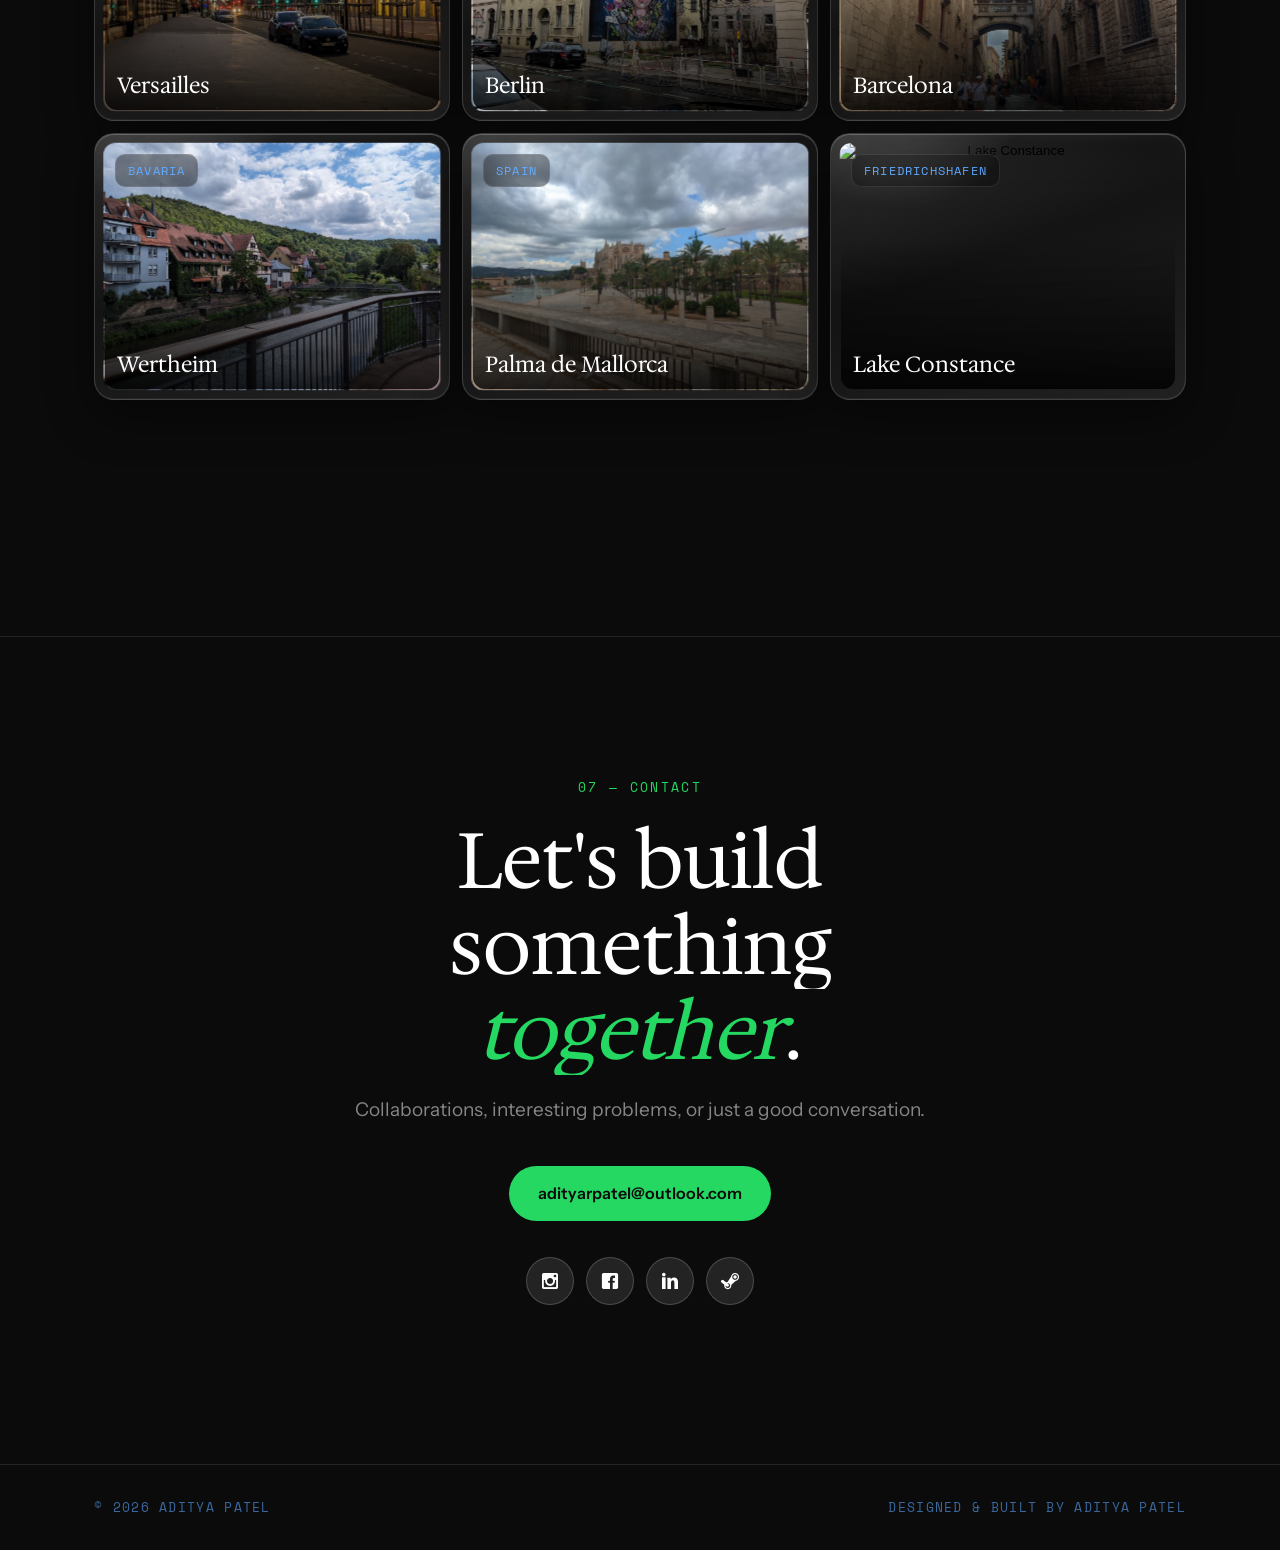
==== commit c934d73e: "Link Anand Vidya Vihar School on the education card" ====
--- a/index.html
+++ b/index.html
@@ -207,7 +207,7 @@
 				<article class="xp-card">
 					<div class="xp-meta">
 						2008 — 2020
-						<span class="where">Anand Vidya Vihar School</span>
+						<span class="where"><a href="https://anandvidyavihar.org/" target="_blank" rel="noopener">Anand Vidya Vihar School</a></span>
 					</div>
 					<div class="xp-body">
 						<h3>High school</h3>
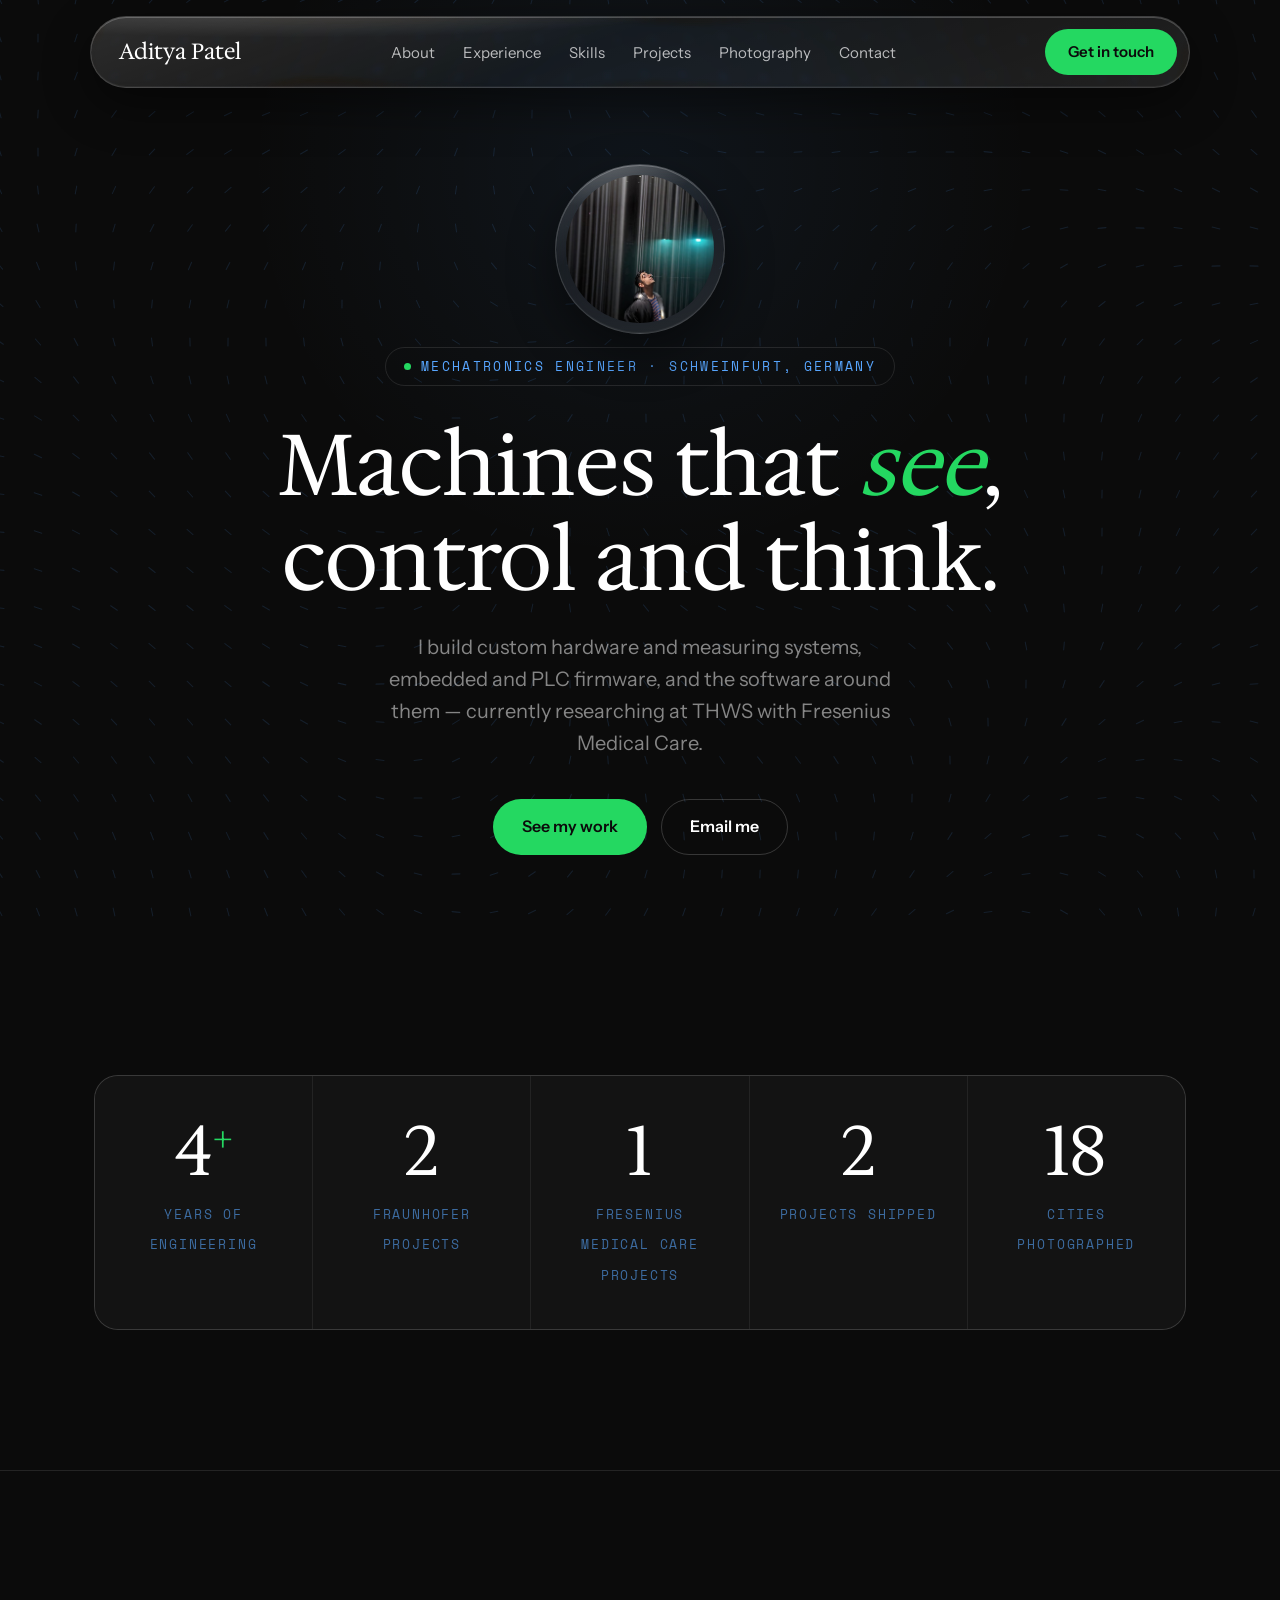
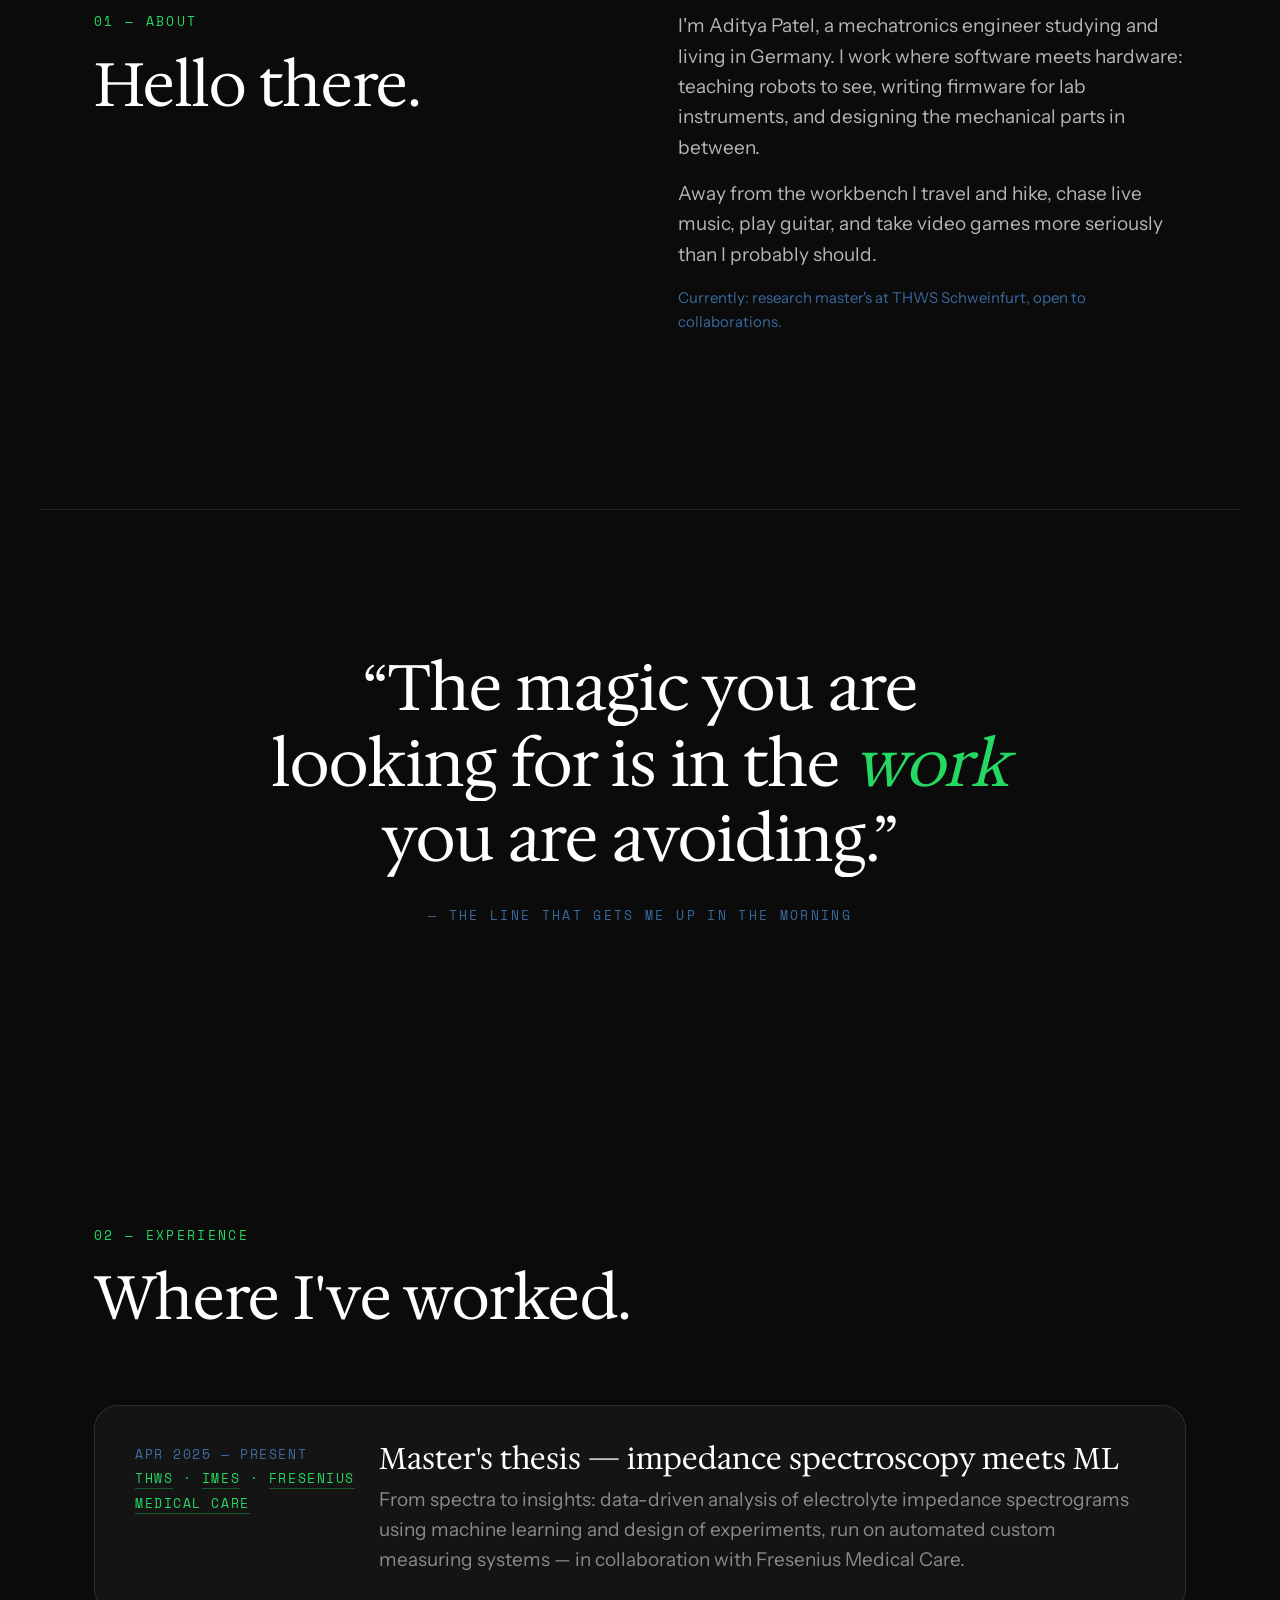
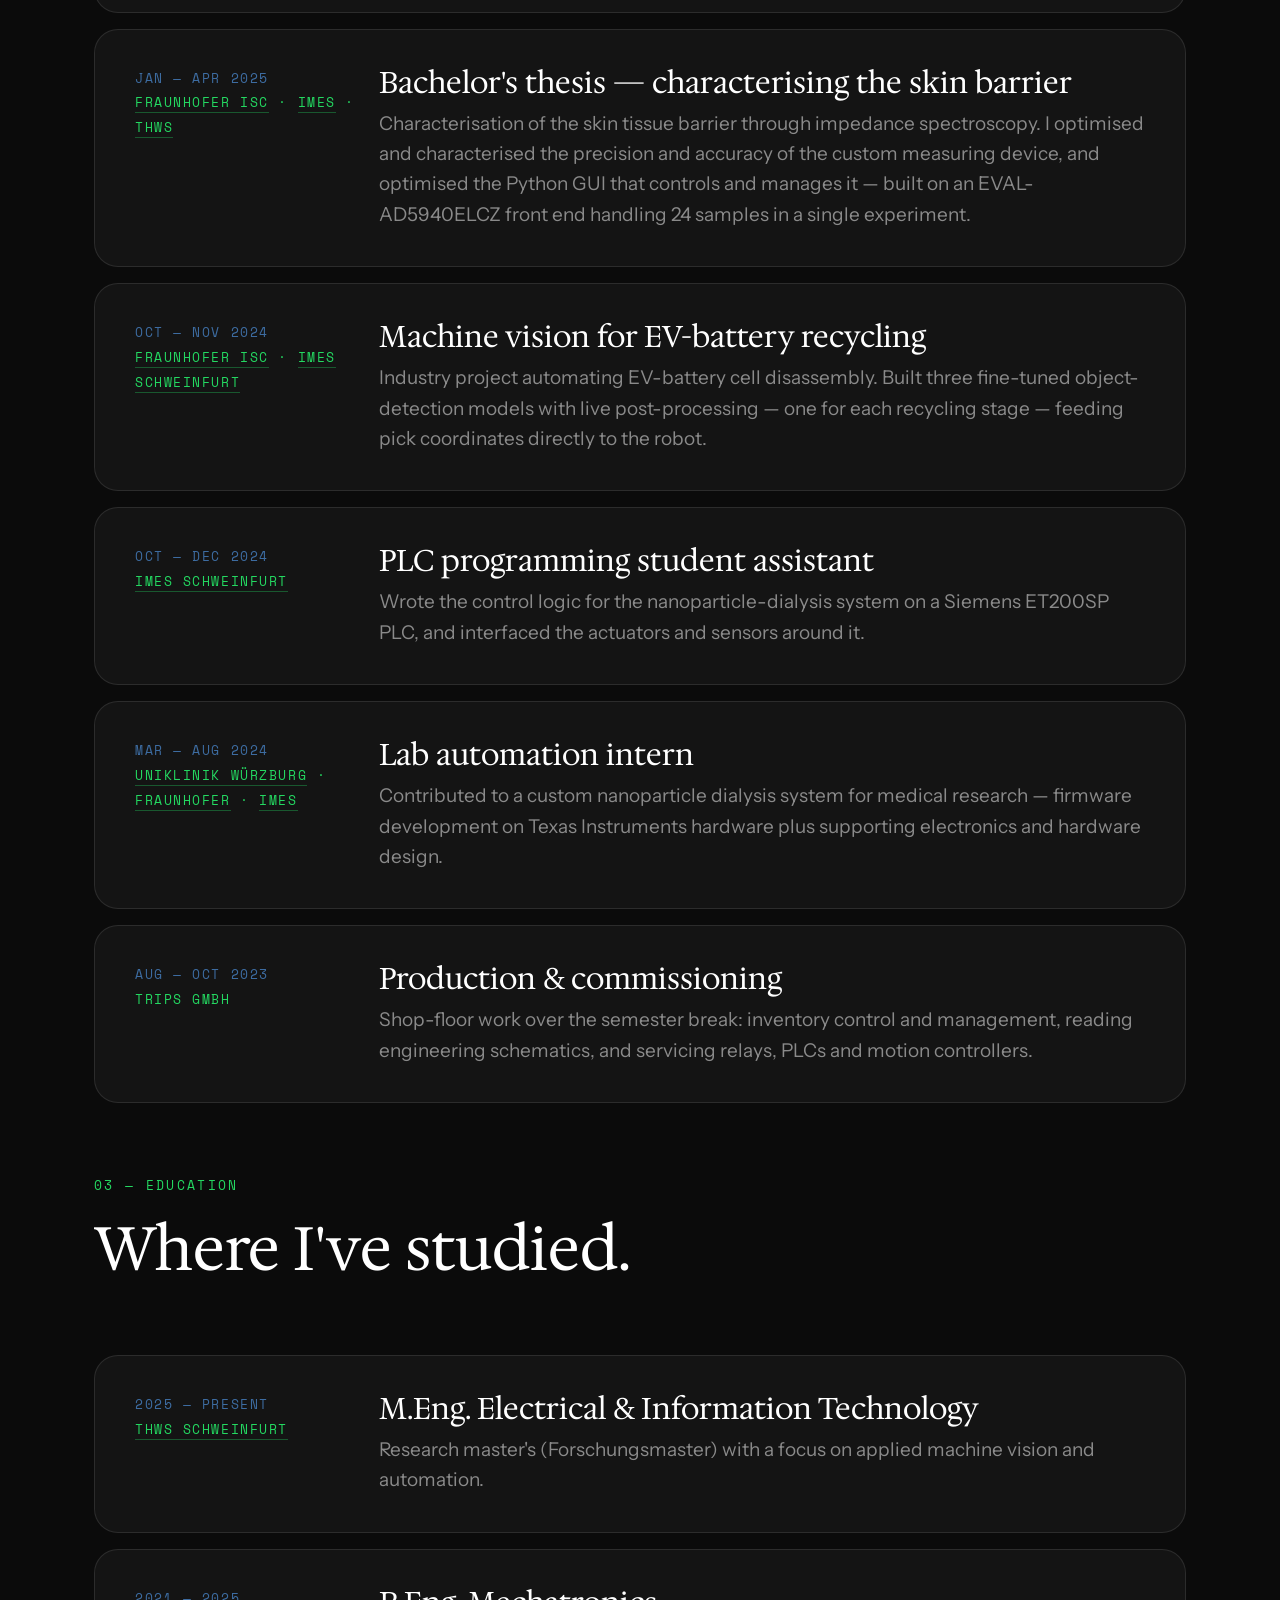
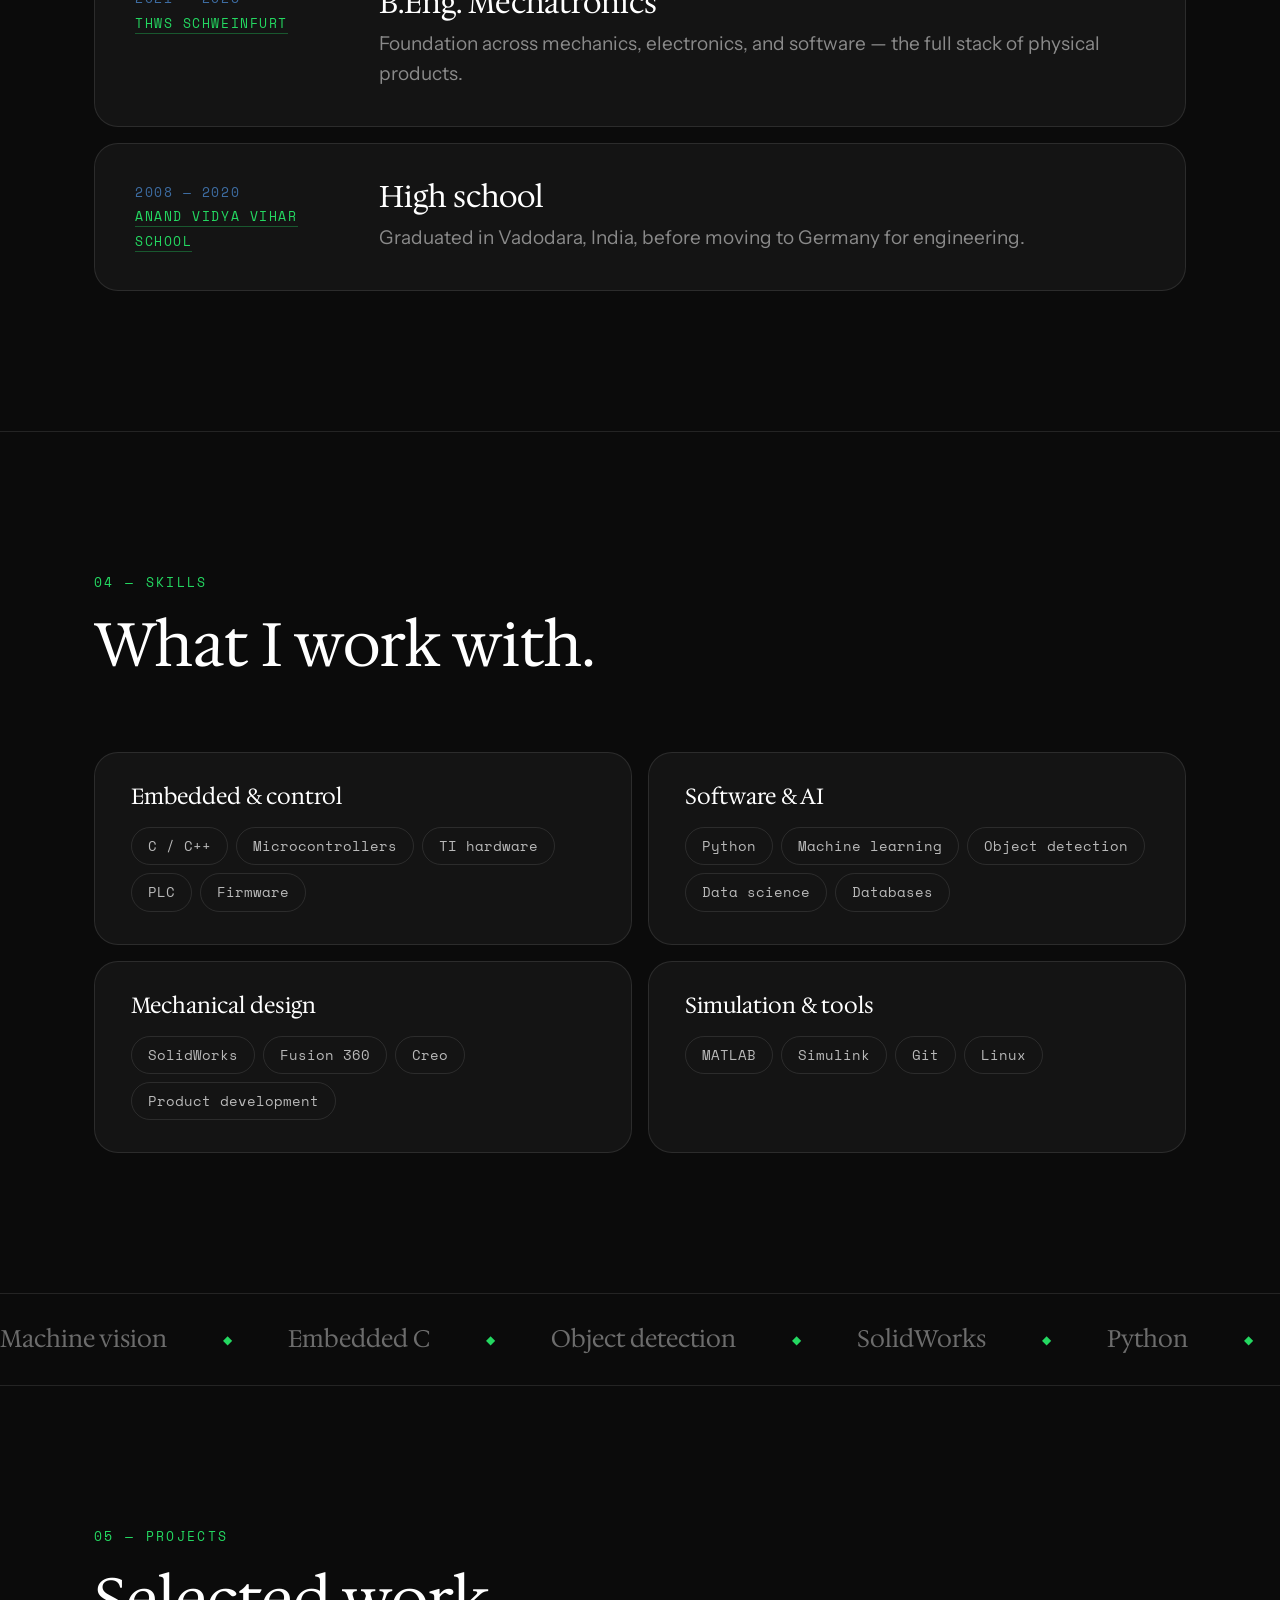
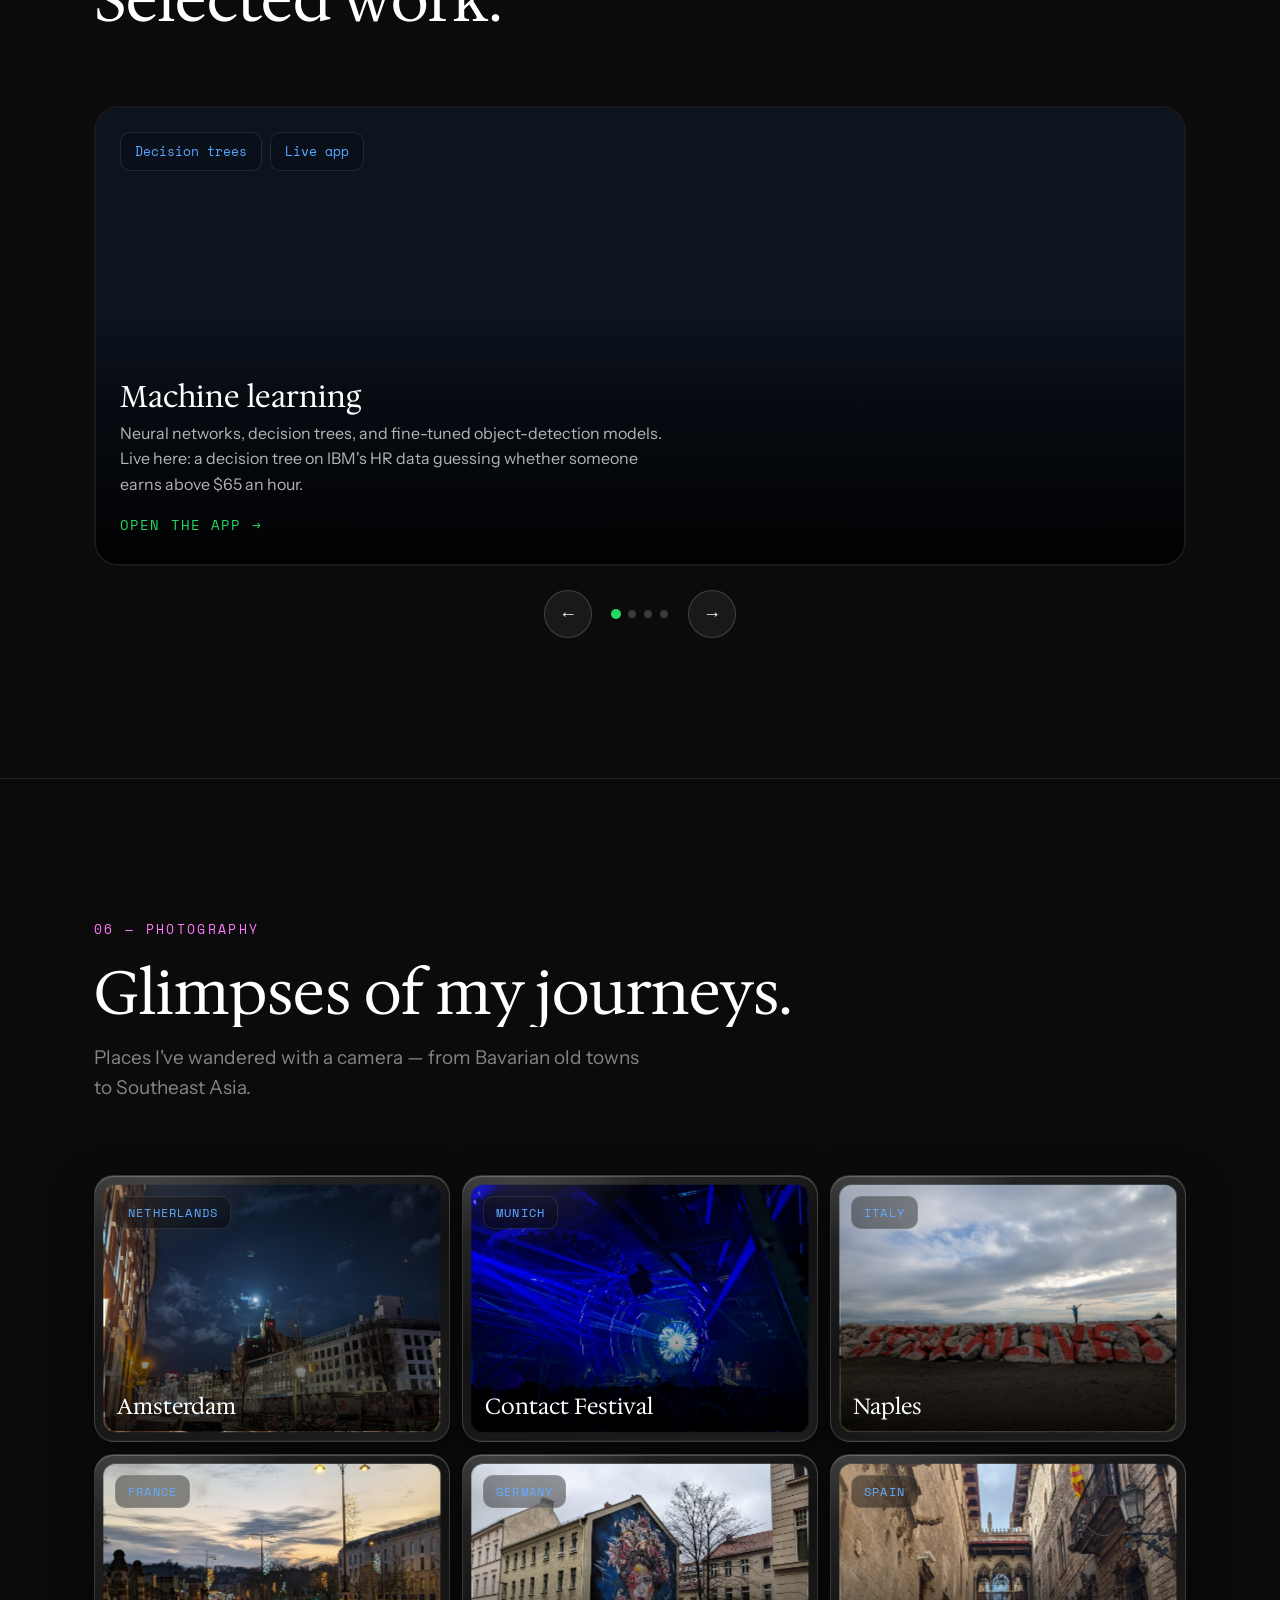
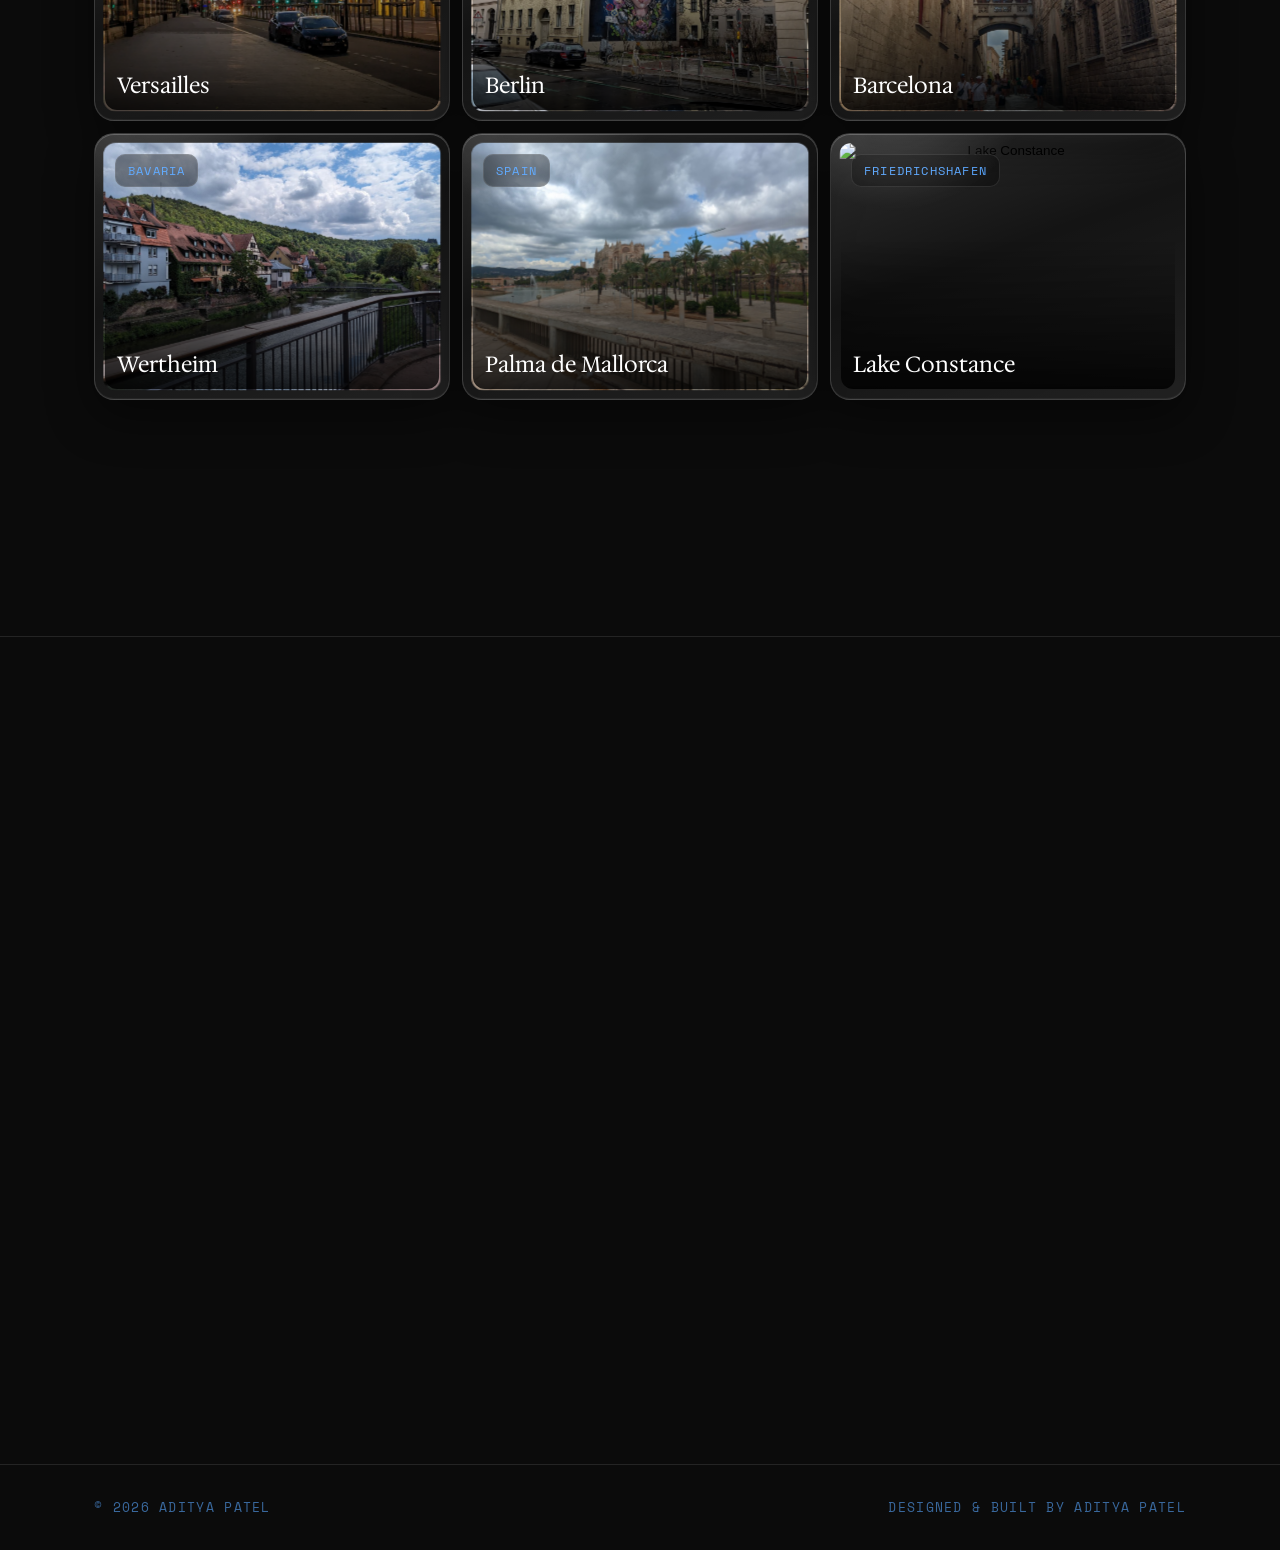
==== commit 93b5f12c: "Embed the decision-tree salary predictor in the machine learning card The card now opens the live ap" ====
--- a/index.html
+++ b/index.html
@@ -307,17 +307,17 @@
 				<div class="work-viewport">
 					<div class="work-track">
 						<div class="work-slide">
-							<a class="work-card" href="https://drive.google.com/drive/u/2/folders/1l82yhzvQlmEFt8ONeV2Qy3cML_34AK08" target="_blank" rel="noopener">
-								<img class="work-card-img" src="images/1.jpg" alt="Machine learning visualisation" loading="lazy">
+							<a class="work-card" href="https://salary-predictor-pink.vercel.app/" target="_blank" rel="noopener" data-app="https://salary-predictor-pink.vercel.app/" data-app-title="Above $65 an hour? — A decision tree on IBM HR data">
+								<iframe class="work-card-embed" src="https://salary-predictor-pink.vercel.app/" title="Decision-tree salary predictor — live preview" loading="lazy" tabindex="-1" aria-hidden="true"></iframe>
 								<div class="work-card-content">
 									<div class="work-tags">
-										<span class="work-tag">Object detection</span>
-										<span class="work-tag">Machine vision</span>
+										<span class="work-tag">Decision trees</span>
+										<span class="work-tag">Live app</span>
 									</div>
 									<div class="work-card-text">
 										<h3>Machine learning</h3>
-										<p>Neural networks, decision trees, and fine-tuned object-detection and classification models — my main research interest.</p>
-										<span class="work-cta">View work →</span>
+										<p>Neural networks, decision trees, and fine-tuned object-detection models. Live here: a decision tree on IBM's HR data guessing whether someone earns above $65 an hour.</p>
+										<span class="work-cta">Open the app →</span>
 									</div>
 								</div>
 							</a>
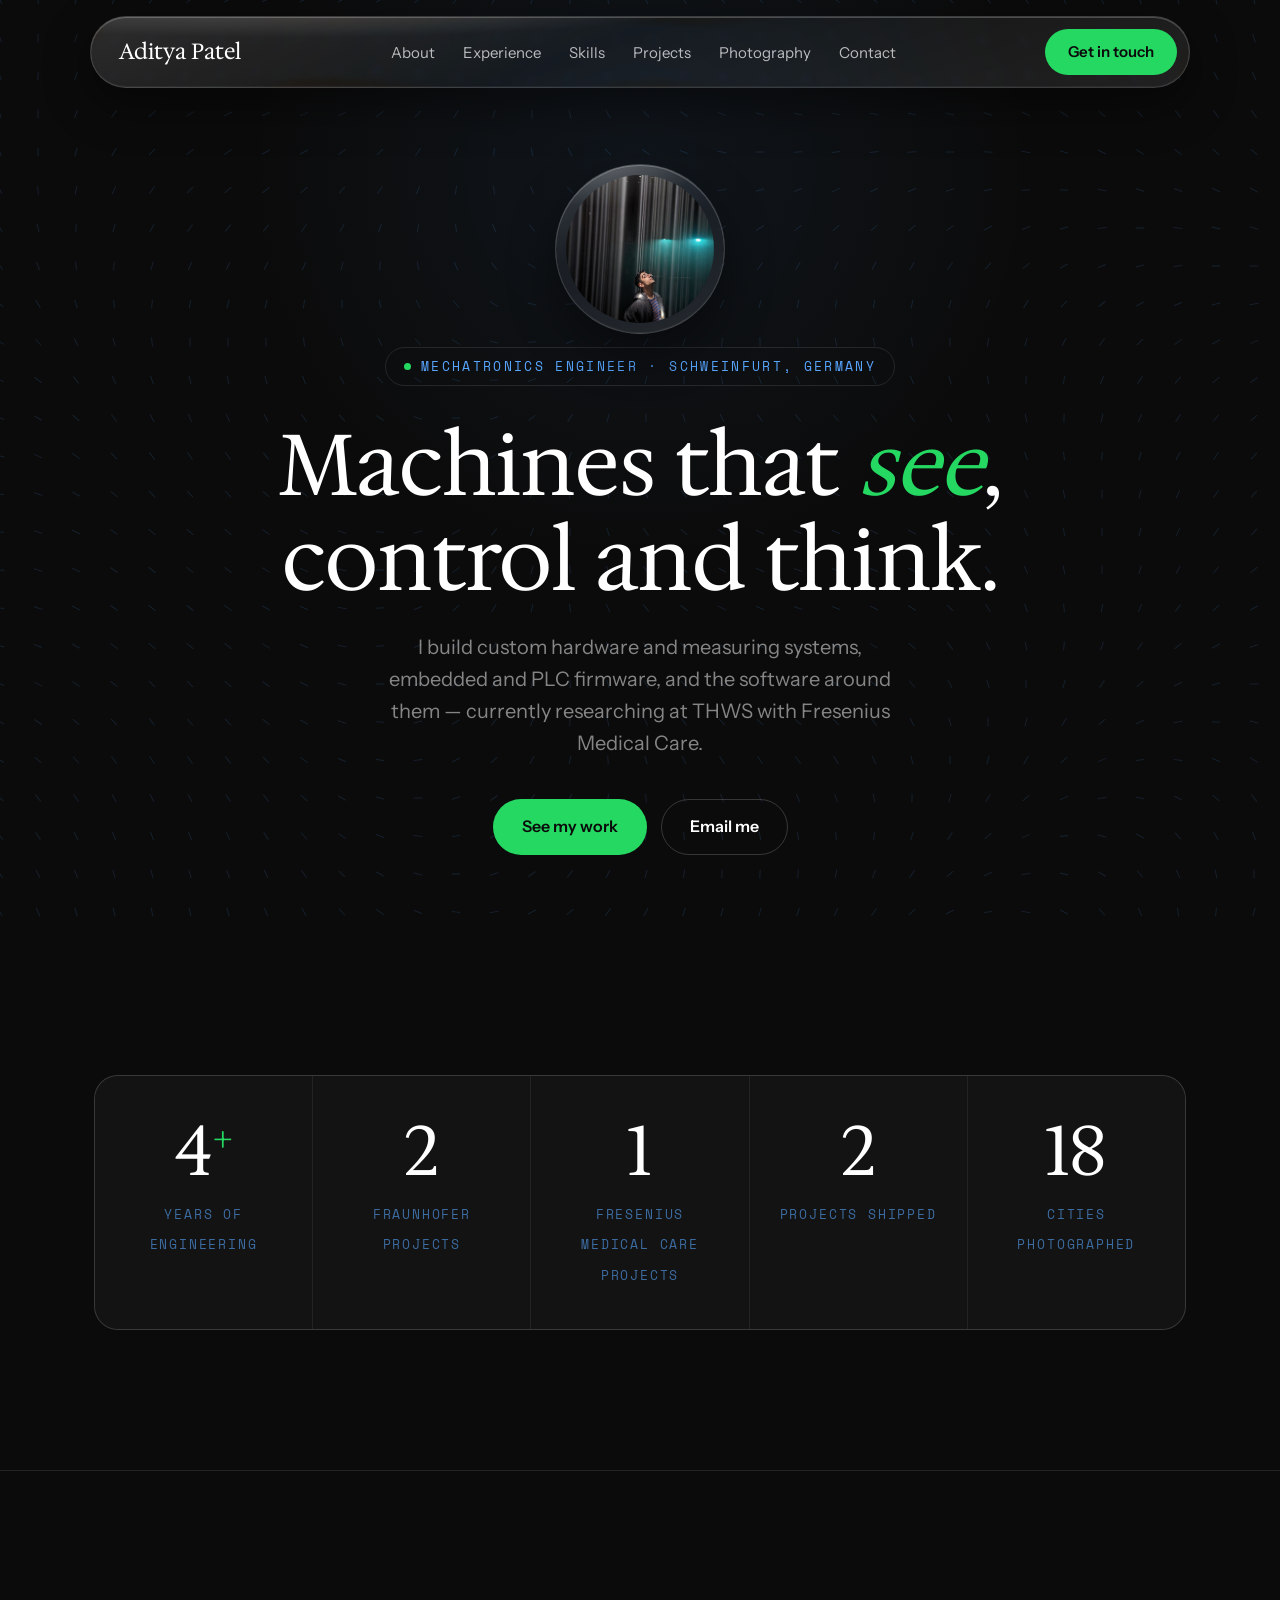
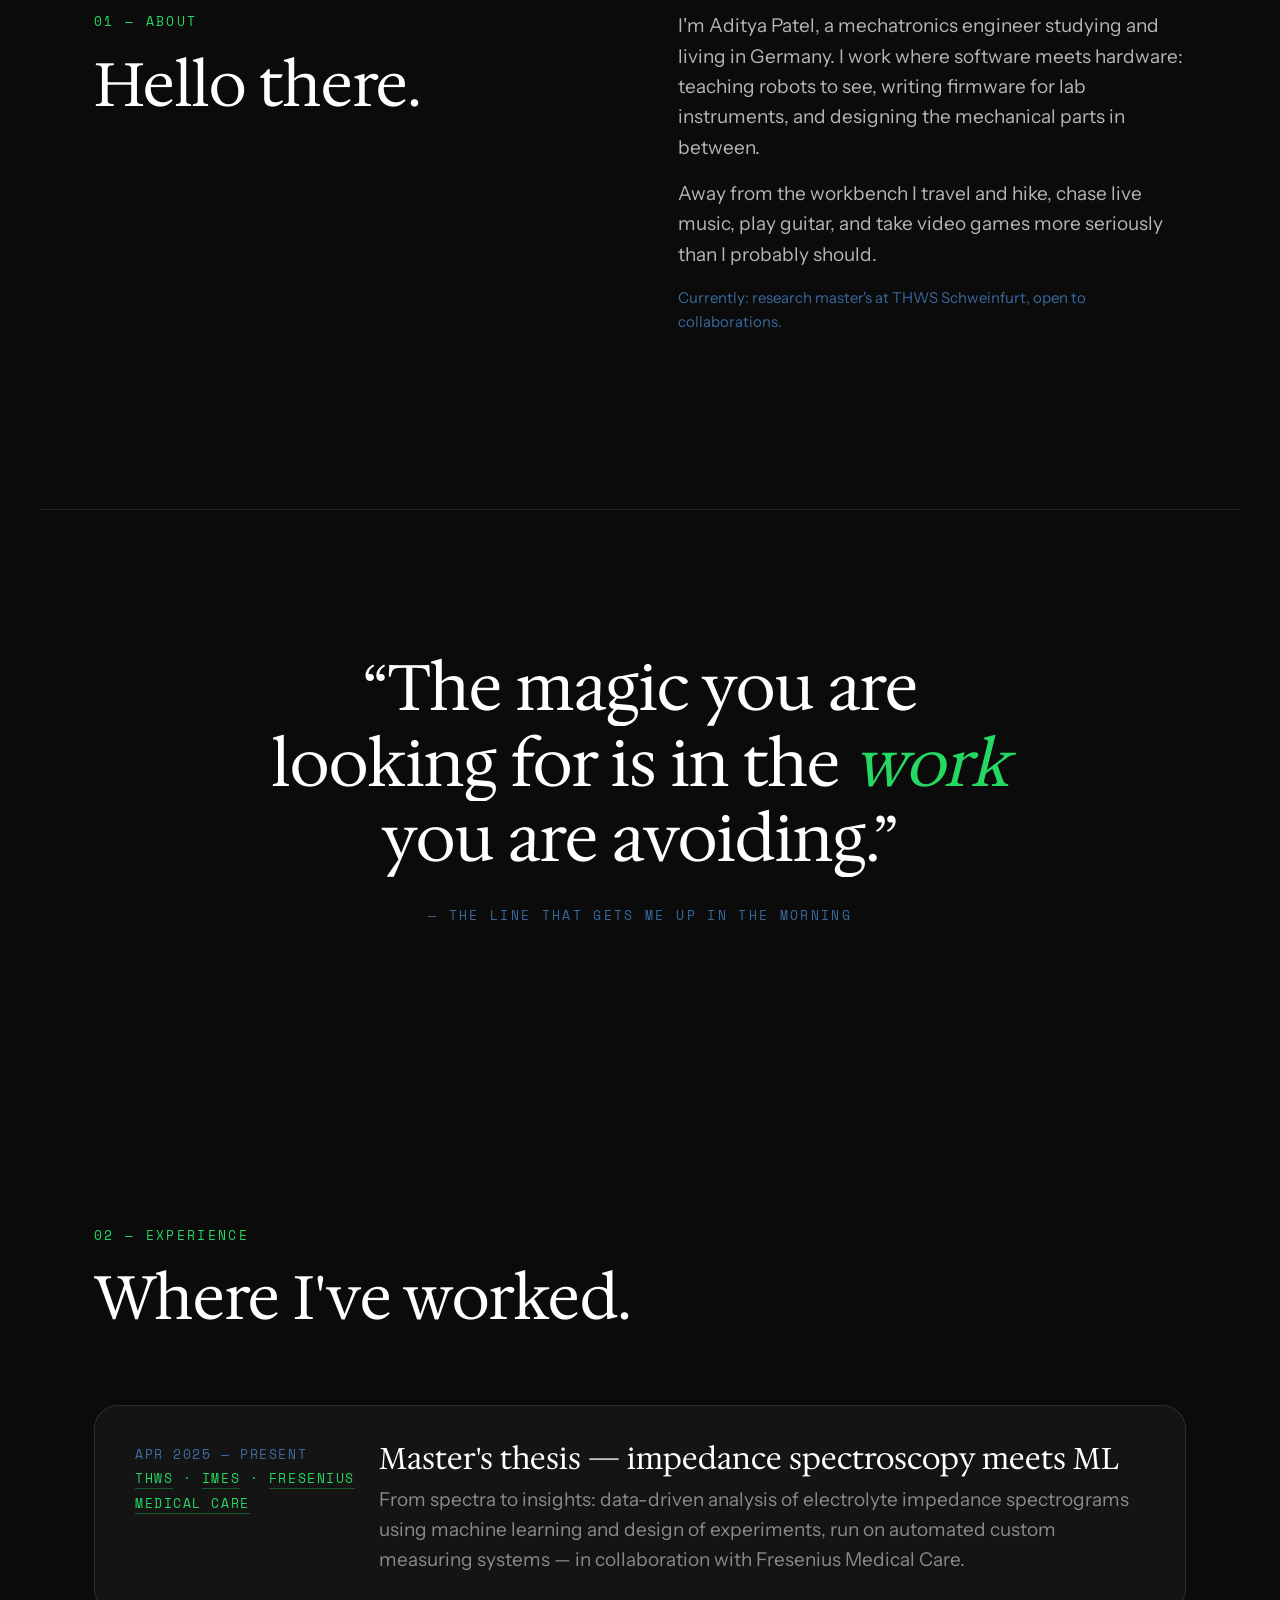
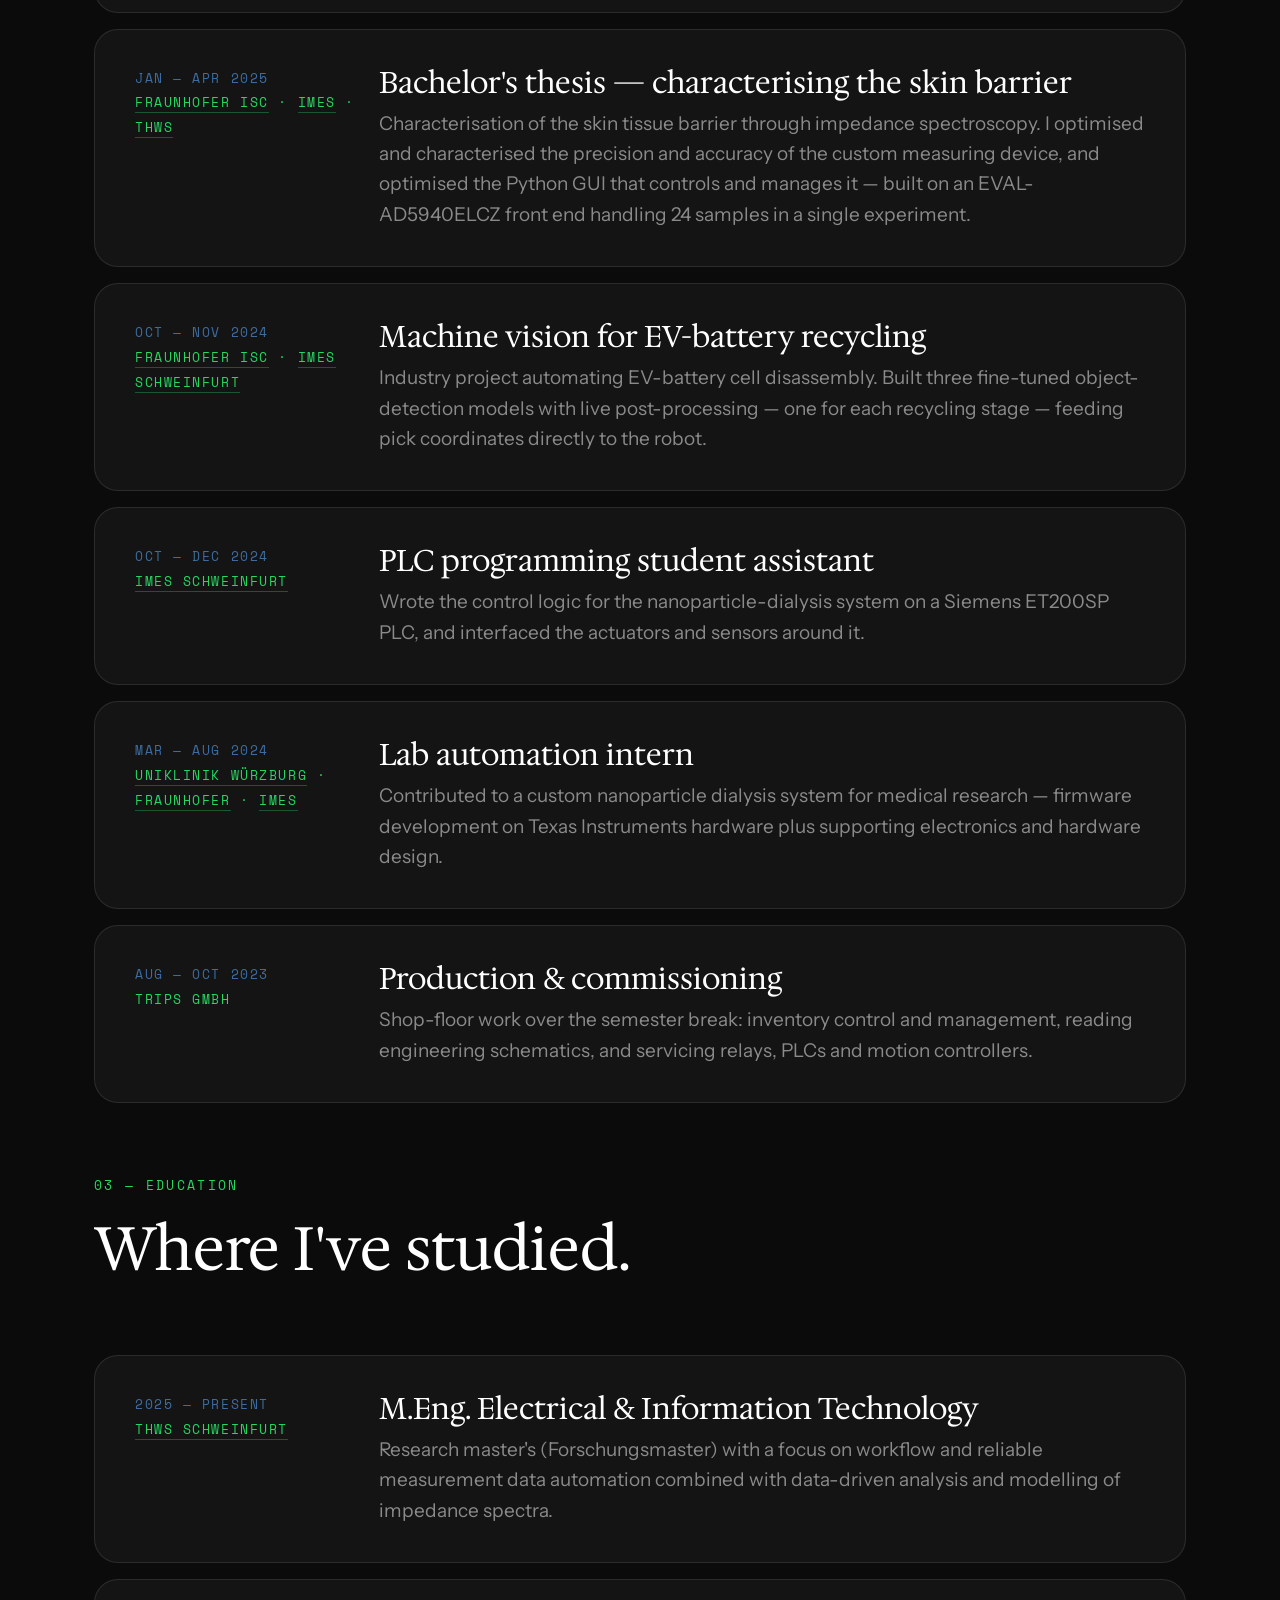
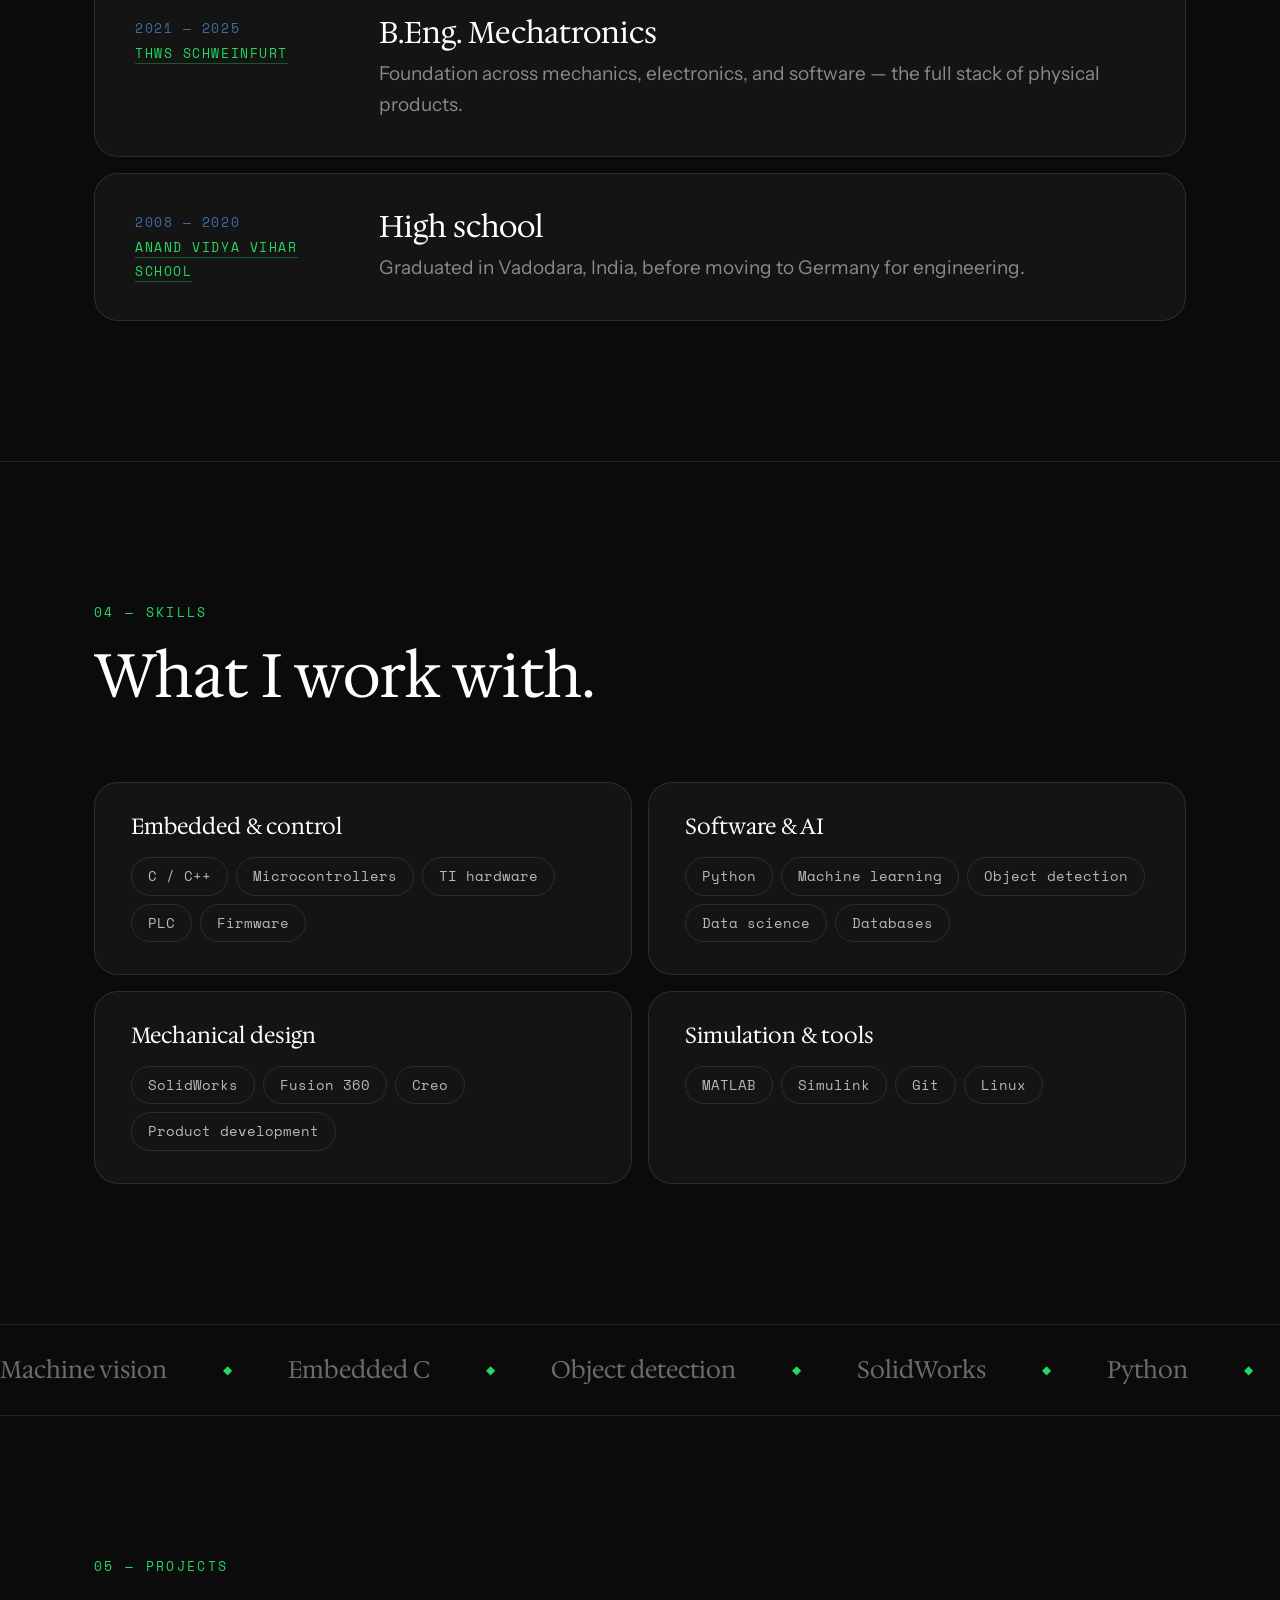
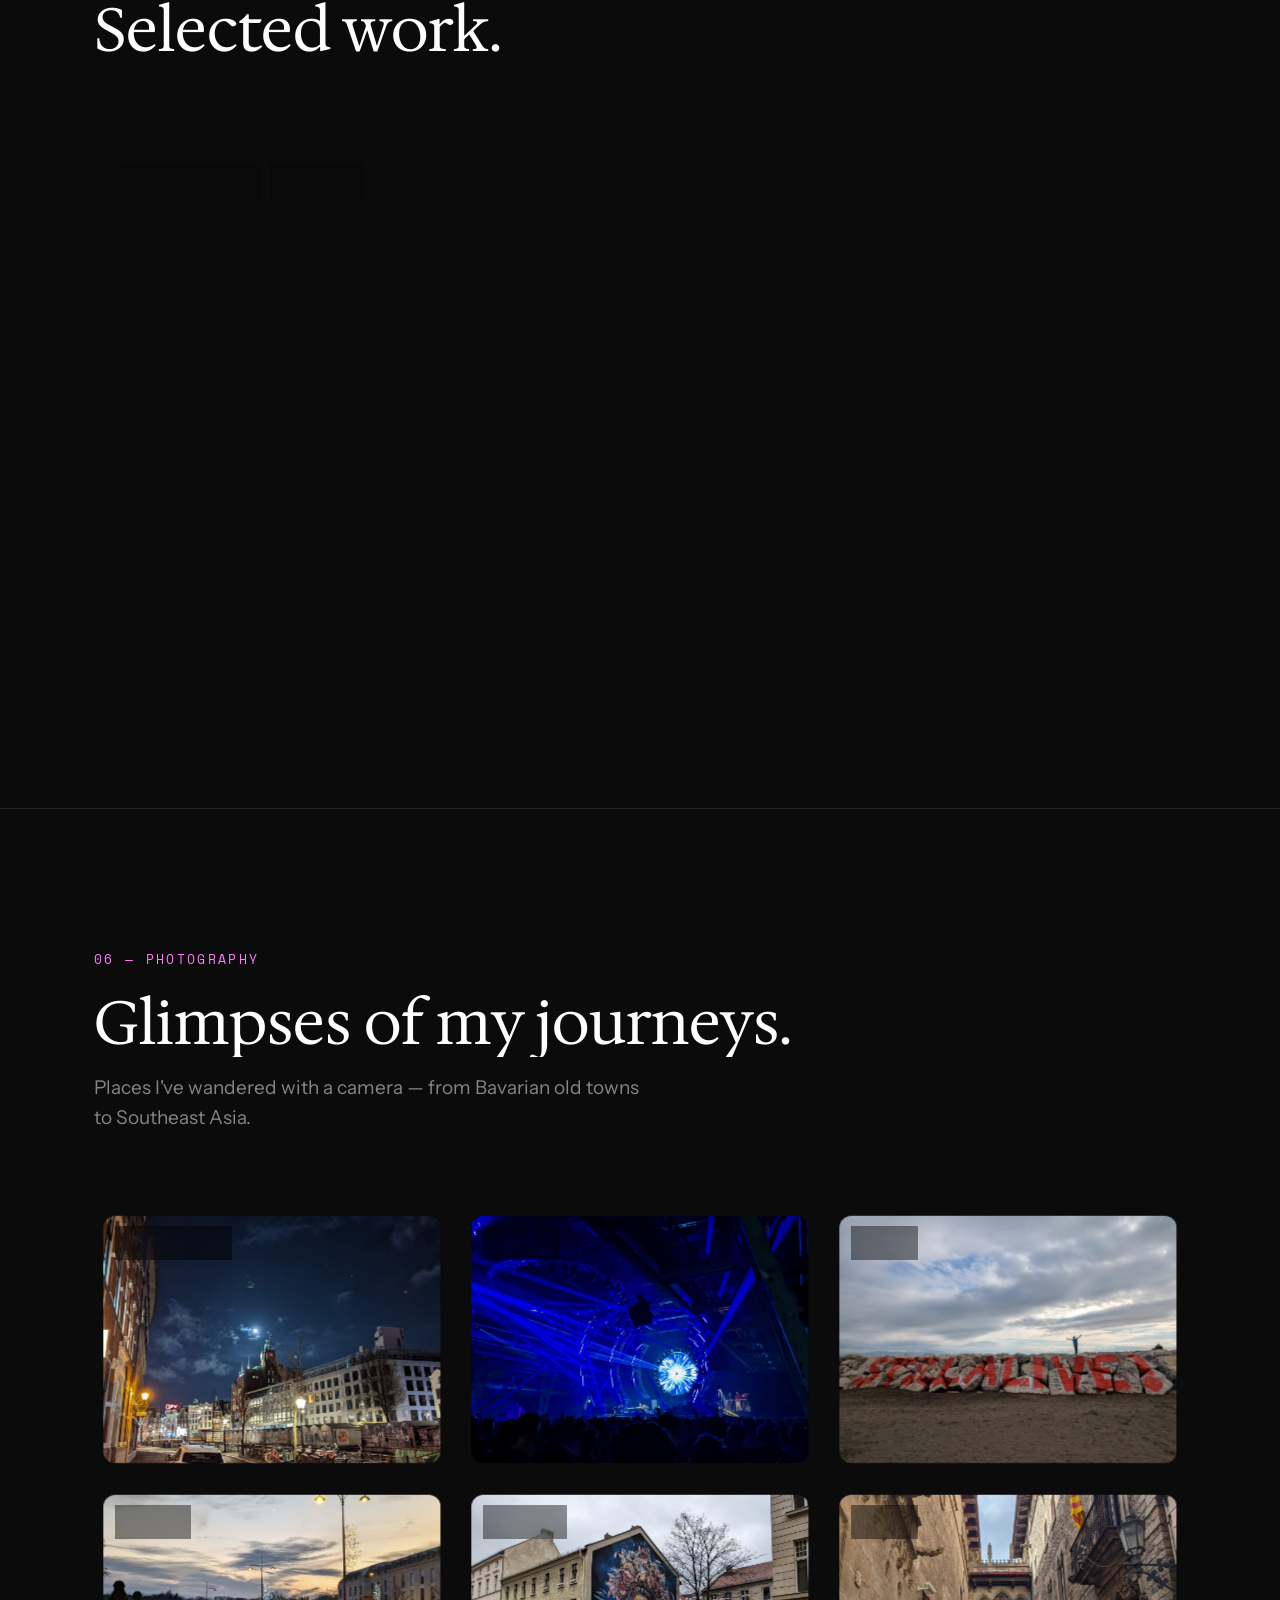
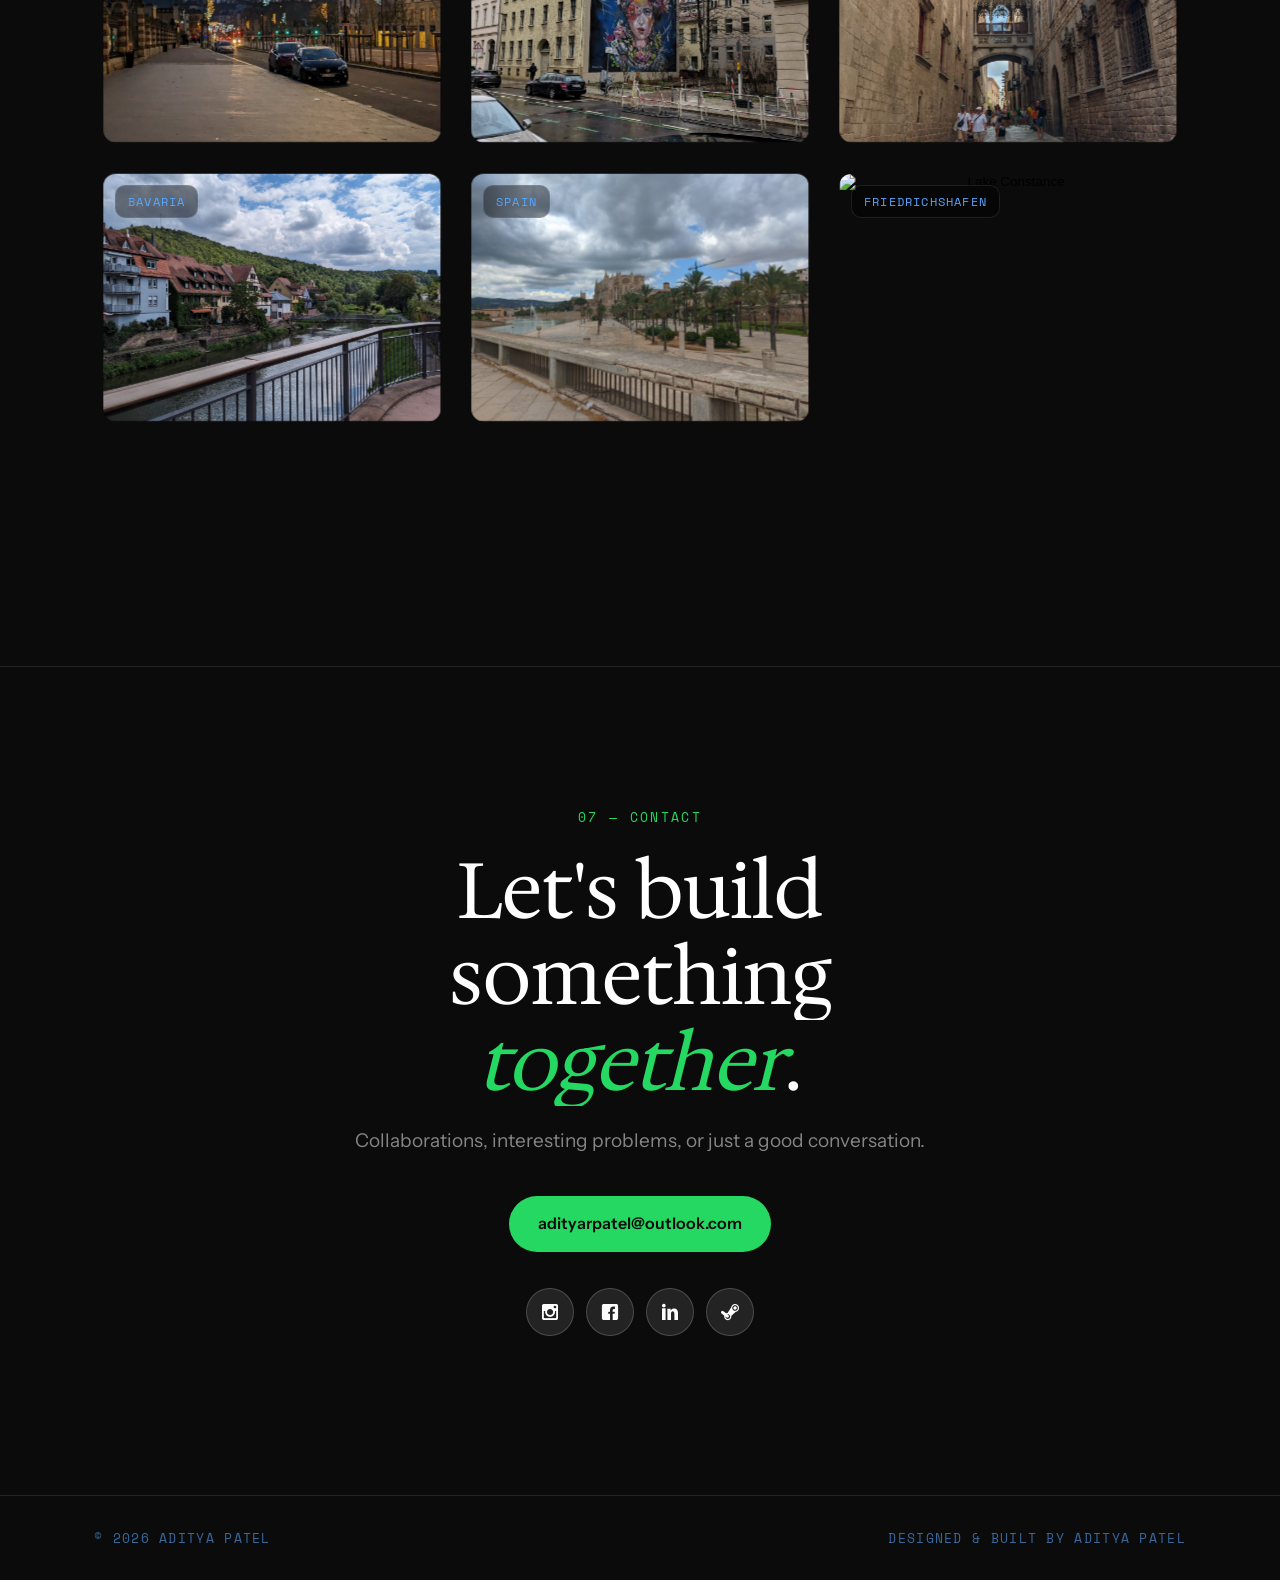
==== commit 4d248861: "Refocus the master's description on measurement automation and impedance spectra" ====
--- a/index.html
+++ b/index.html
@@ -191,7 +191,7 @@
 					</div>
 					<div class="xp-body">
 						<h3>M.Eng. Electrical &amp; Information Technology</h3>
-						<p>Research master's (Forschungsmaster) with a focus on applied machine vision and automation.</p>
+						<p>Research master's (Forschungsmaster) with a focus on workflow and reliable measurement data automation combined with data-driven analysis and modelling of impedance spectra.</p>
 					</div>
 				</article>
 				<article class="xp-card">
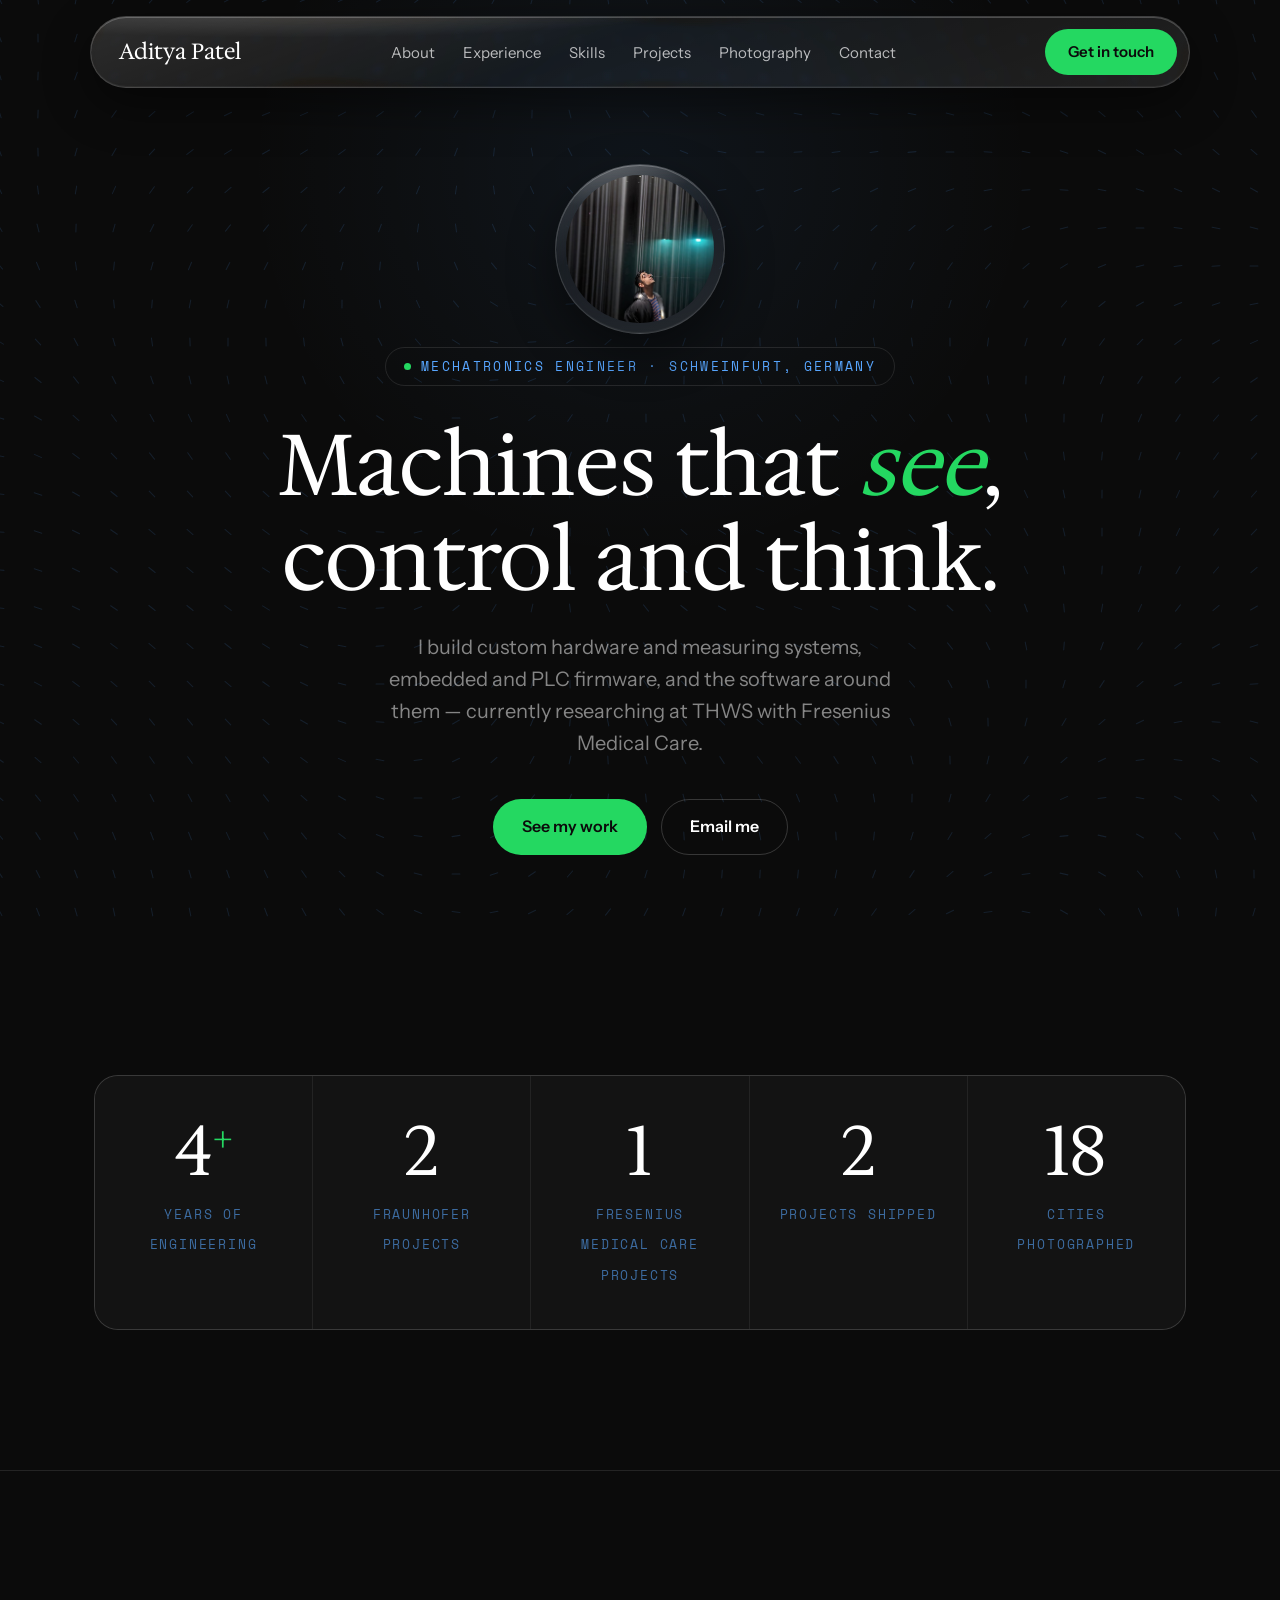
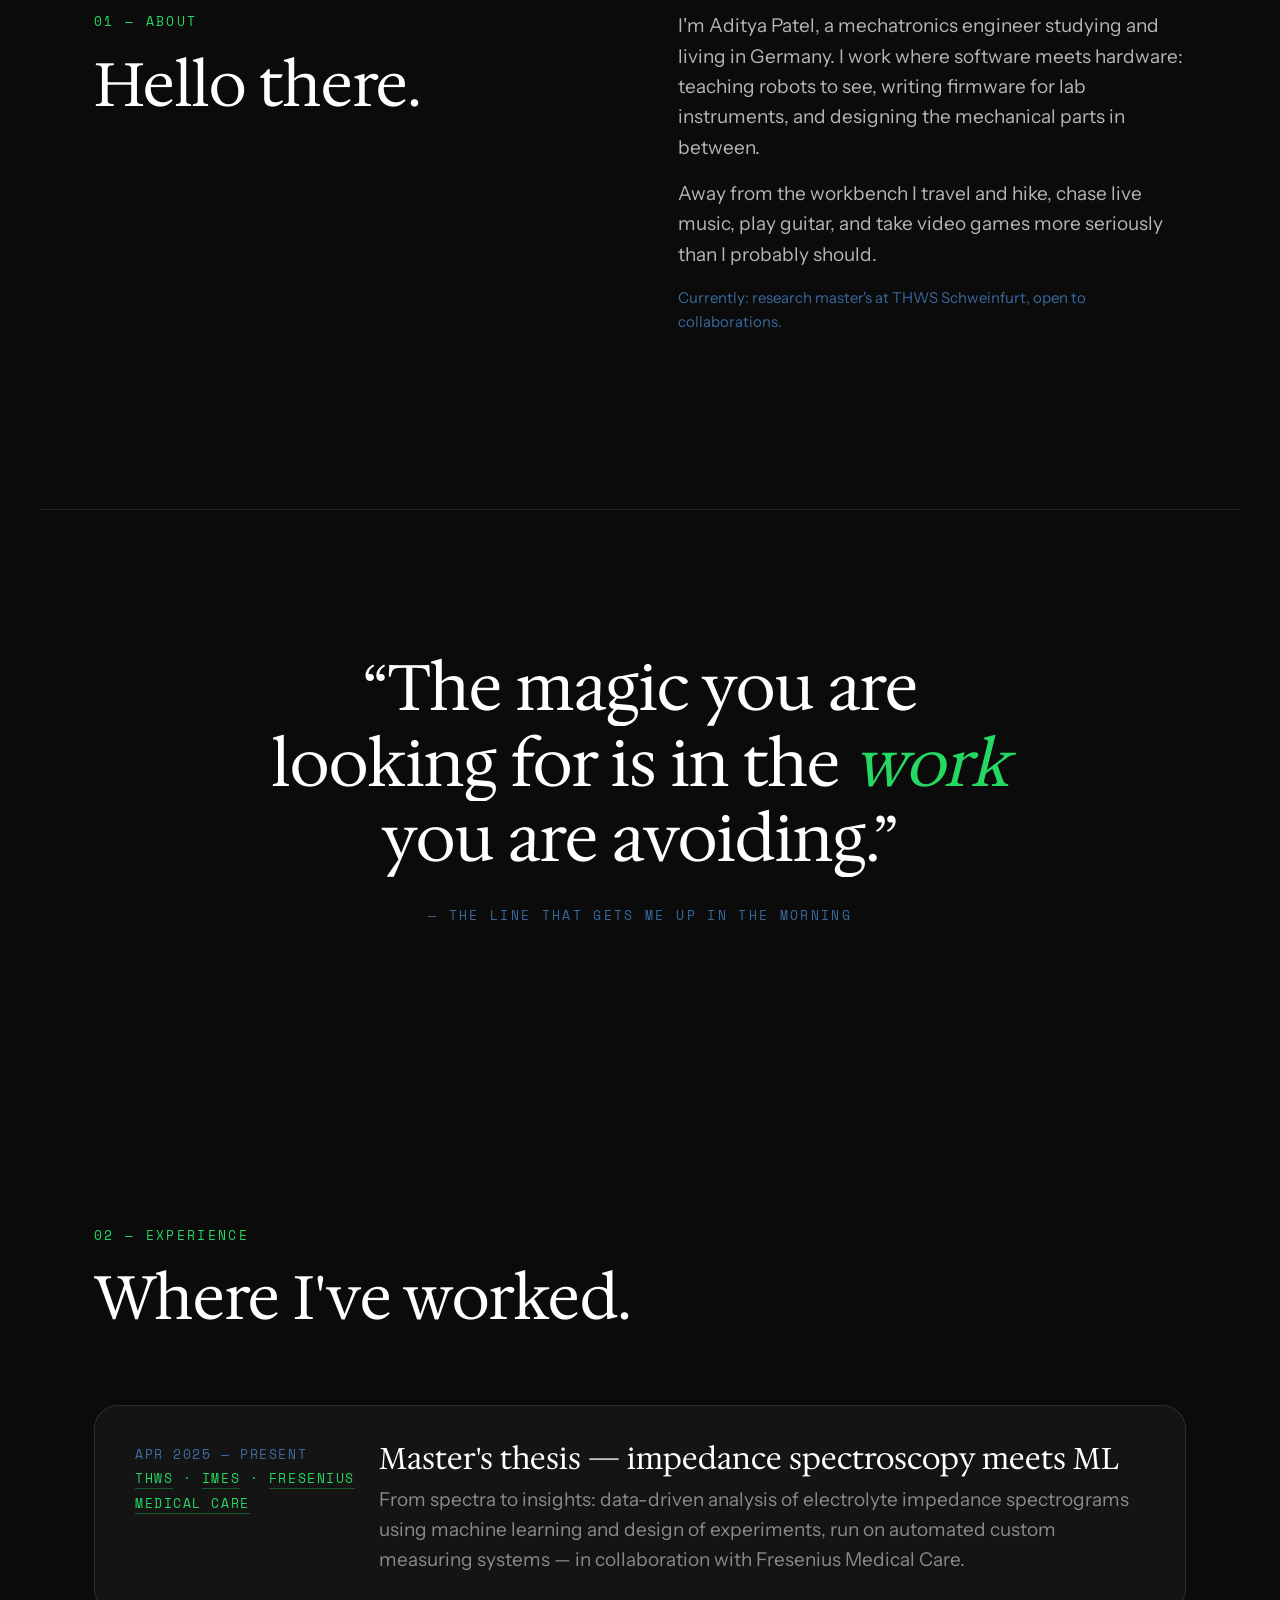
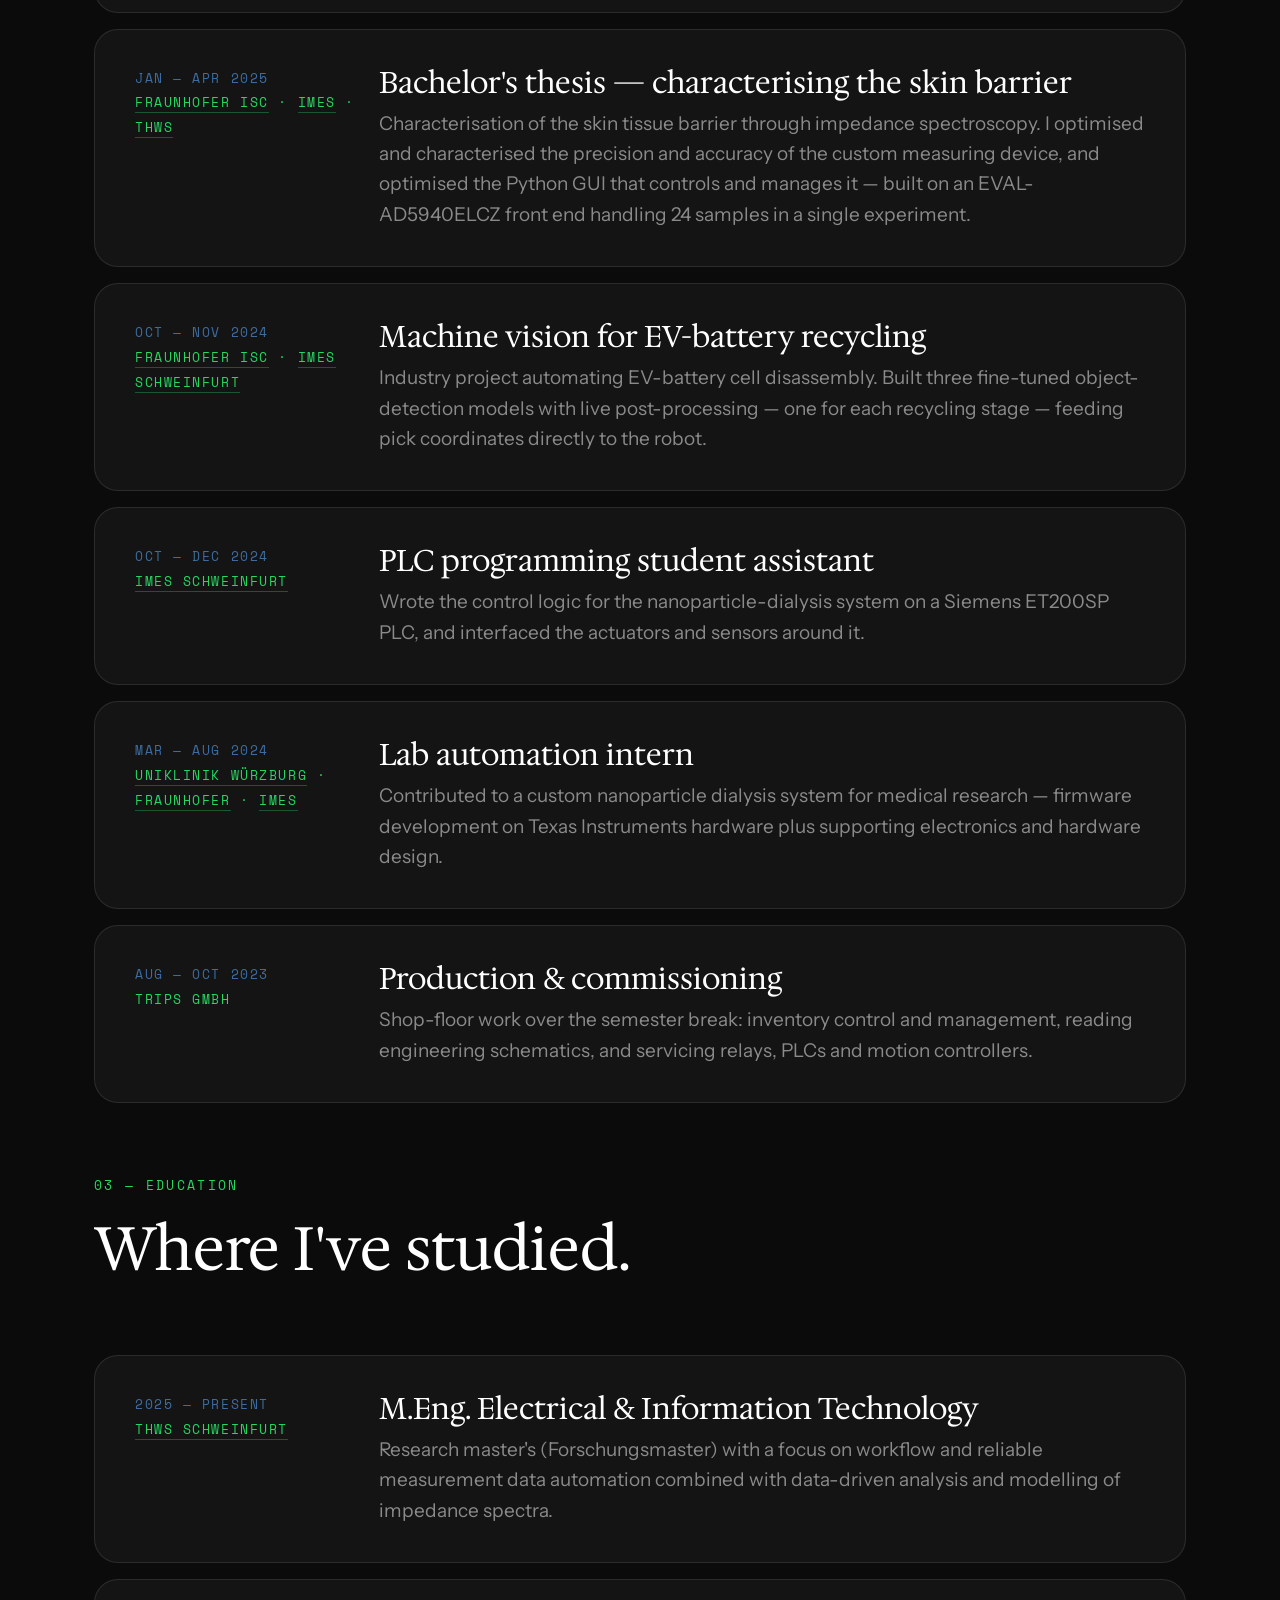
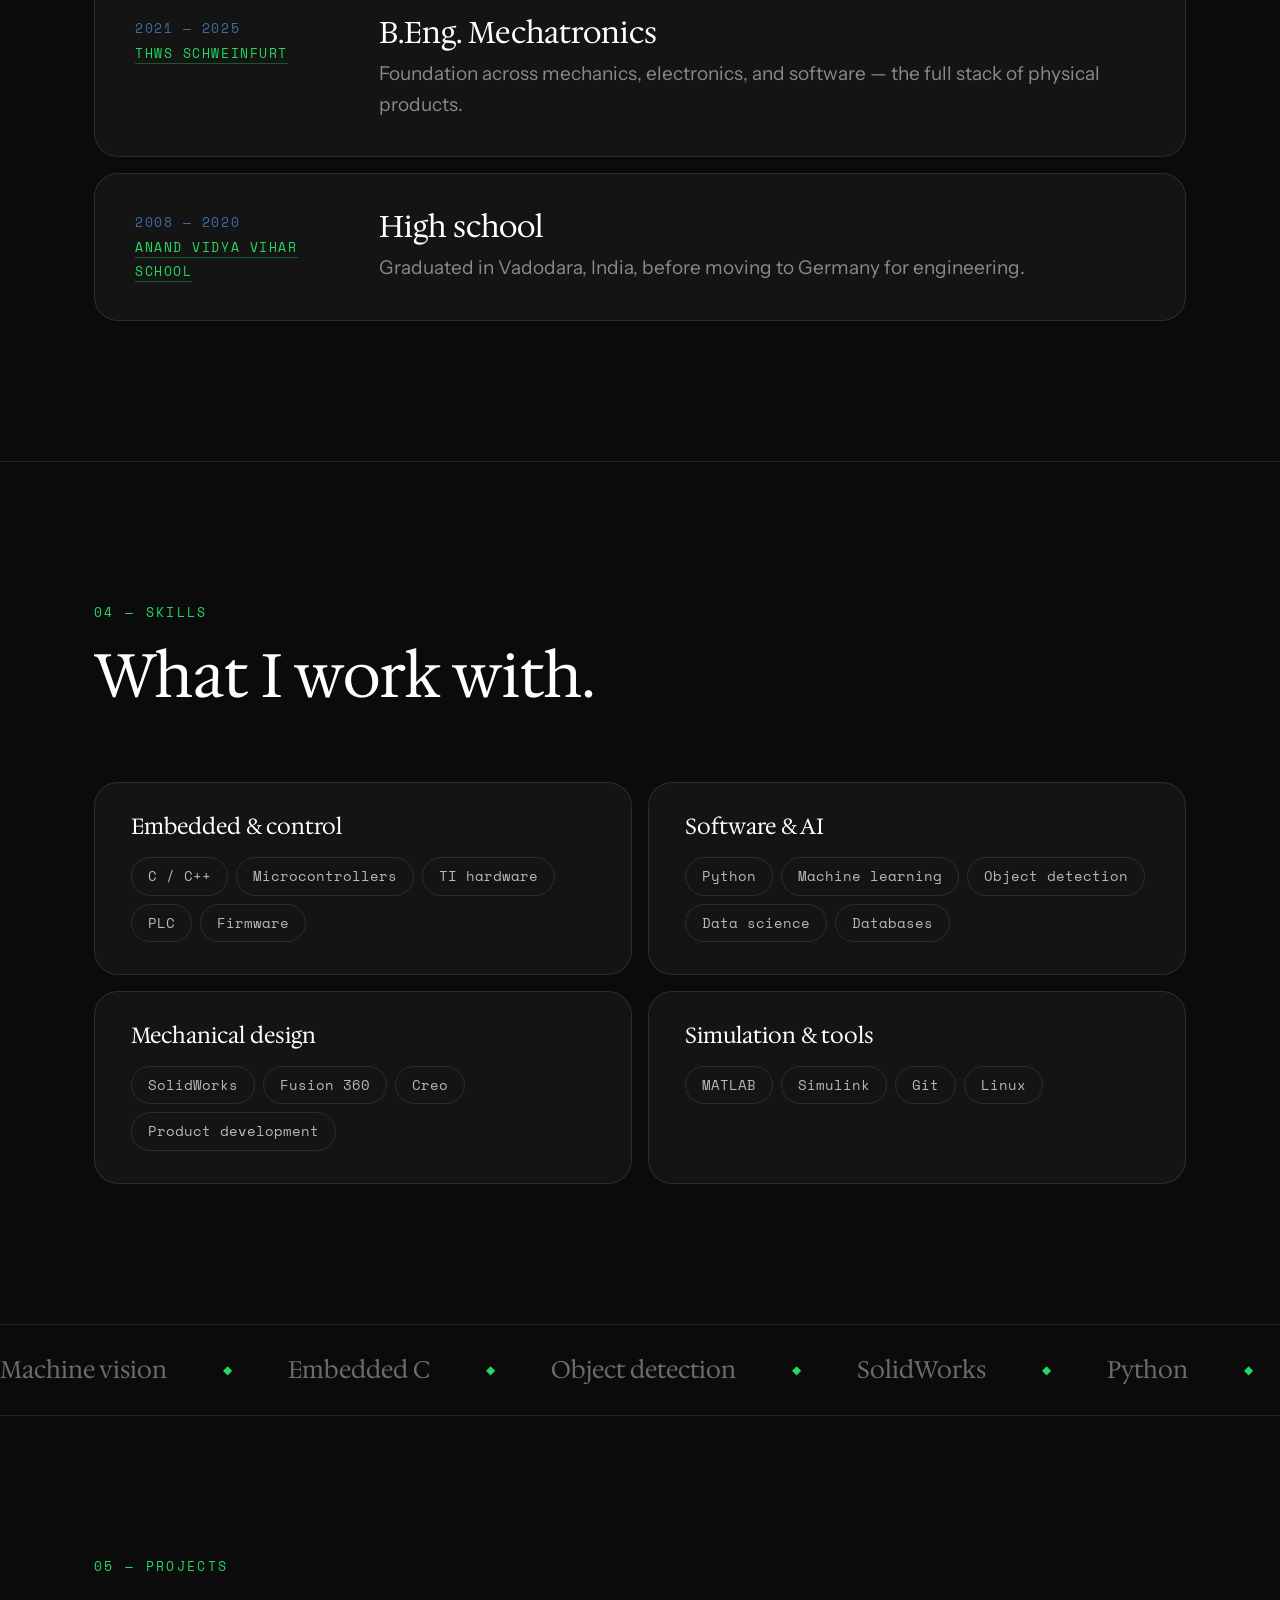
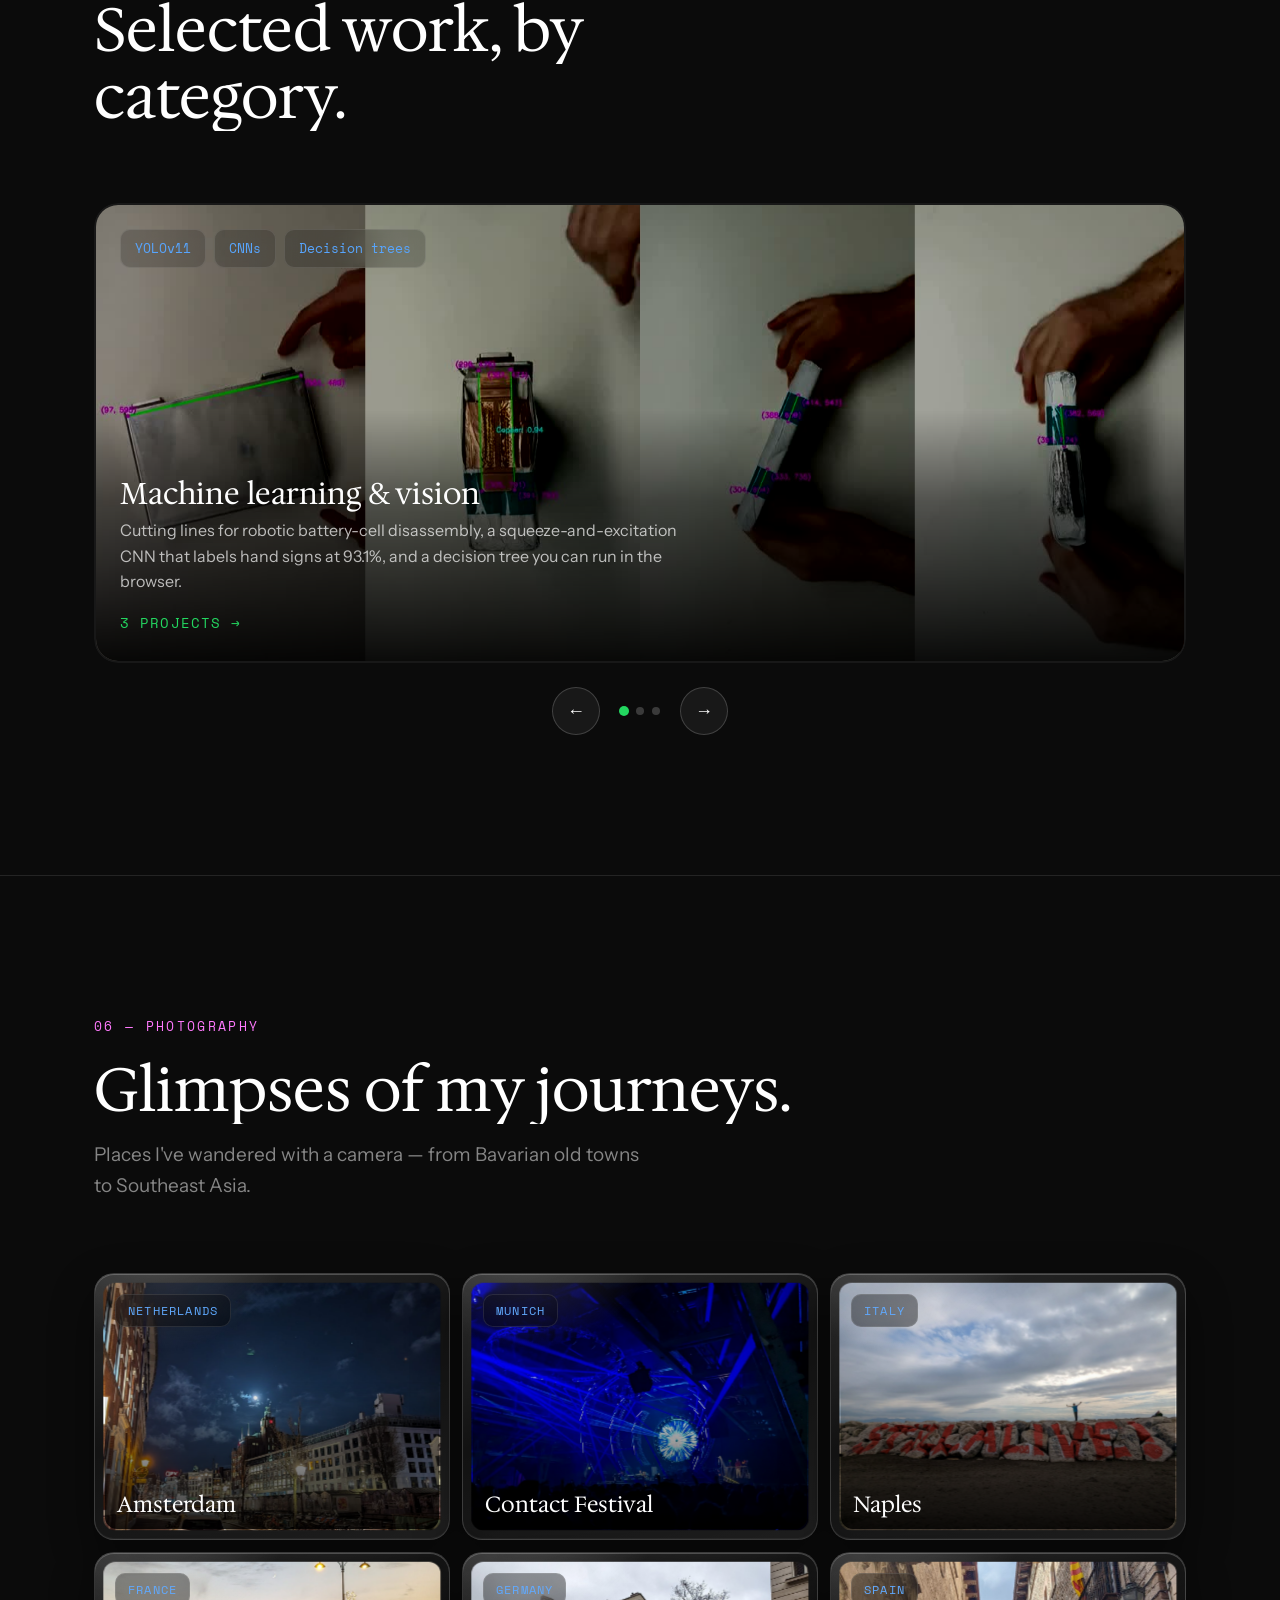
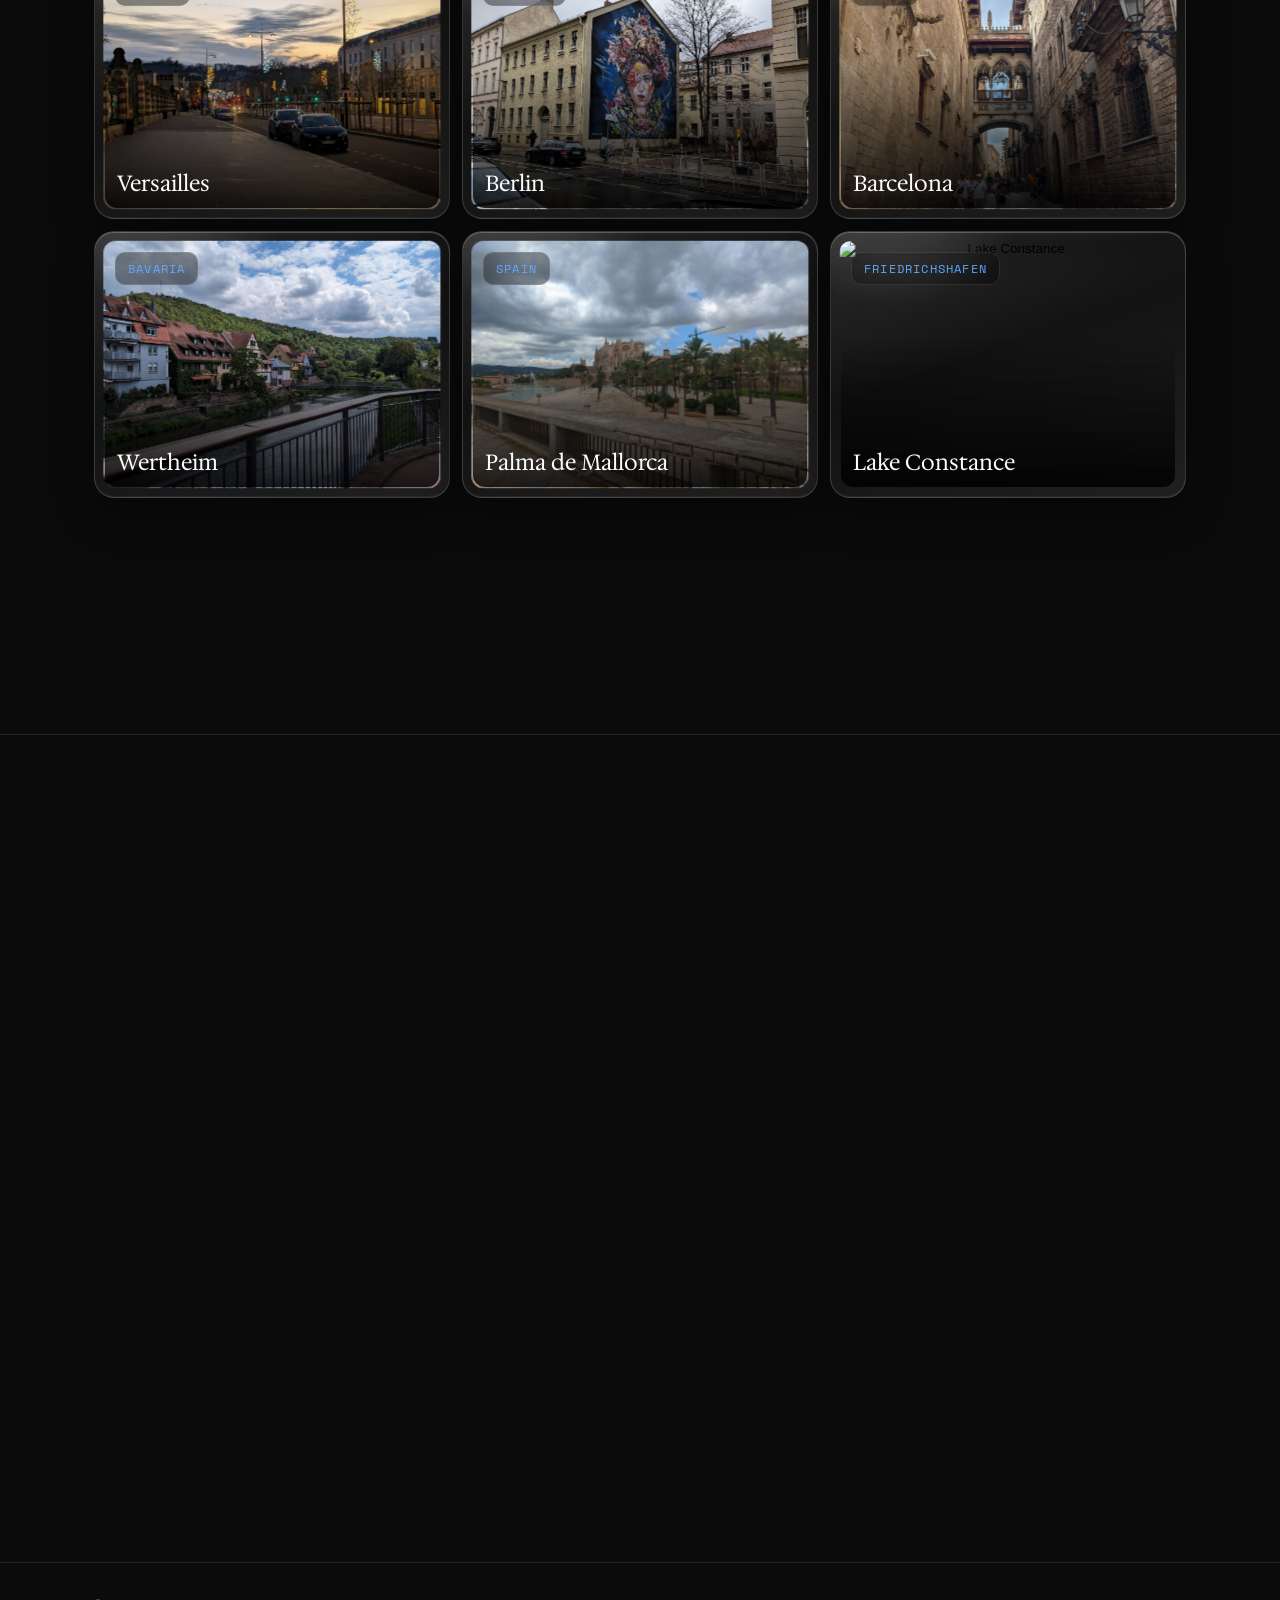
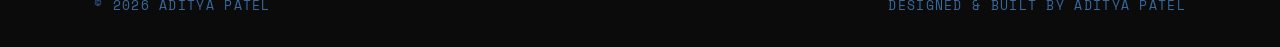
==== commit e22b76f4: "Group the projects into three categories with their own pages The work slider now carries three cate" ====
--- a/index.html
+++ b/index.html
@@ -301,82 +301,67 @@
 		<div class="container">
 			<div class="section-head">
 				<span class="eyebrow">05 — Projects</span>
-				<h2 data-split>Selected work.</h2>
+				<h2 data-split>Selected work, by category.</h2>
 			</div>
 			<div class="work-slider blur-reveal" id="work-slider">
 				<div class="work-viewport">
 					<div class="work-track">
 						<div class="work-slide">
-							<a class="work-card" href="https://salary-predictor-pink.vercel.app/" target="_blank" rel="noopener" data-app="https://salary-predictor-pink.vercel.app/" data-app-title="Above $65 an hour? — A decision tree on IBM HR data">
-								<iframe class="work-card-embed" src="https://salary-predictor-pink.vercel.app/" title="Decision-tree salary predictor — live preview" loading="lazy" tabindex="-1" aria-hidden="true"></iframe>
+							<a class="work-card" href="projects/ml-vision.html">
+								<img class="work-card-img" src="media/vision-cover.jpg" alt="Four frames of live object detection drawing cutting lines on battery cells" loading="lazy">
 								<div class="work-card-content">
 									<div class="work-tags">
+										<span class="work-tag">YOLOv11</span>
+										<span class="work-tag">CNNs</span>
 										<span class="work-tag">Decision trees</span>
-										<span class="work-tag">Live app</span>
 									</div>
 									<div class="work-card-text">
-										<h3>Machine learning</h3>
-										<p>Neural networks, decision trees, and fine-tuned object-detection models. Live here: a decision tree on IBM's HR data guessing whether someone earns above $65 an hour.</p>
-										<span class="work-cta">Open the app →</span>
+										<h3>Machine learning &amp; vision</h3>
+										<p>Cutting lines for robotic battery-cell disassembly, a squeeze-and-excitation CNN that labels hand signs at 93.1%, and a decision tree you can run in the browser.</p>
+										<span class="work-cta">3 projects →</span>
 									</div>
 								</div>
 							</a>
 						</div>
 						<div class="work-slide">
-							<a class="work-card" href="https://eis-doe-visualizer.vercel.app/" target="_blank" rel="noopener" data-app="https://eis-doe-visualizer.vercel.app/" data-app-title="EIS Electrolyte DoE Visualizer">
+							<a class="work-card" href="projects/analysis-tools.html">
 								<iframe class="work-card-embed" src="https://eis-doe-visualizer.vercel.app/" title="EIS Electrolyte DoE Visualizer — live preview" loading="lazy" tabindex="-1" aria-hidden="true"></iframe>
 								<div class="work-card-content">
 									<div class="work-tags">
-										<span class="work-tag">Electrochemistry</span>
+										<span class="work-tag">Design of experiments</span>
 										<span class="work-tag">Live app</span>
 									</div>
 									<div class="work-card-text">
-										<h3>EIS DoE Visualizer</h3>
-										<p>An interactive design-of-experiments explorer for electrolyte impedance spectroscopy — running live inside this card.</p>
-										<span class="work-cta">Open the app →</span>
+										<h3>Analysis tools with GUI</h3>
+										<p>Interfaces around measurement data — starting with a design-of-experiments explorer for electrolyte impedance spectroscopy, running live inside this card.</p>
+										<span class="work-cta">Explore the tools →</span>
 									</div>
 								</div>
 							</a>
 						</div>
 						<div class="work-slide">
-							<a class="work-card" href="cad/index.html" target="_blank" rel="noopener" data-app="cad/index.html" data-app-title="CAD — 3D models">
-								<img class="work-card-img" src="images/2.jpg" alt="CAD model of a mechanical part" loading="lazy">
+							<a class="work-card" href="projects/embedded-cad.html">
+								<img class="work-card-img" src="media/pcb/routing.png" alt="KiCad board layout of a custom breakout PCB" loading="lazy">
 								<div class="work-card-content">
 									<div class="work-tags">
+										<span class="work-tag">Custom PCB</span>
+										<span class="work-tag">TI AM243x</span>
 										<span class="work-tag">SolidWorks</span>
-										<span class="work-tag">Fusion 360</span>
-										<span class="work-tag">Interactive 3D</span>
 									</div>
 									<div class="work-card-text">
-										<h3>CAD</h3>
-										<p>Mechanical design in SolidWorks, Fusion 360, and Creo — nine parts and assemblies you can rotate and explode in 3D, right here.</p>
-										<span class="work-cta">View work →</span>
+										<h3>Embedded &amp; CAD</h3>
+										<p>A breakout board that turns 40 pins of a 150-pin processor port into screw terminals, nine CAD models in interactive 3D, and the firmware behind them.</p>
+										<span class="work-cta">3 projects →</span>
 									</div>
 								</div>
 							</a>
 						</div>
-						<div class="work-slide">
-							<div class="work-card">
-								<img class="work-card-img" src="images/3.jpg" alt="Microcontroller development board" loading="lazy">
-								<div class="work-card-content">
-									<div class="work-tags">
-										<span class="work-tag">Firmware</span>
-										<span class="work-tag">TI hardware</span>
-									</div>
-									<div class="work-card-text">
-										<h3>Microcontrollers</h3>
-										<p>Firmware and electronics projects, from TI-based instrument control to hobby builds.</p>
-										<span class="work-cta soon">Write-up coming soon</span>
-									</div>
-								</div>
-							</div>
-						</div>
 					</div>
 				</div>
 				<div class="work-controls">
-					<button class="slider-arrow" data-dir="-1" aria-label="Previous project">←</button>
-					<div class="slider-dots" role="tablist" aria-label="Project slides"></div>
-					<button class="slider-arrow" data-dir="1" aria-label="Next project">→</button>
+					<button class="slider-arrow" data-dir="-1" aria-label="Previous category">←</button>
+					<div class="slider-dots" role="tablist" aria-label="Project categories"></div>
+					<button class="slider-arrow" data-dir="1" aria-label="Next category">→</button>
 				</div>
 			</div>
 		</div>
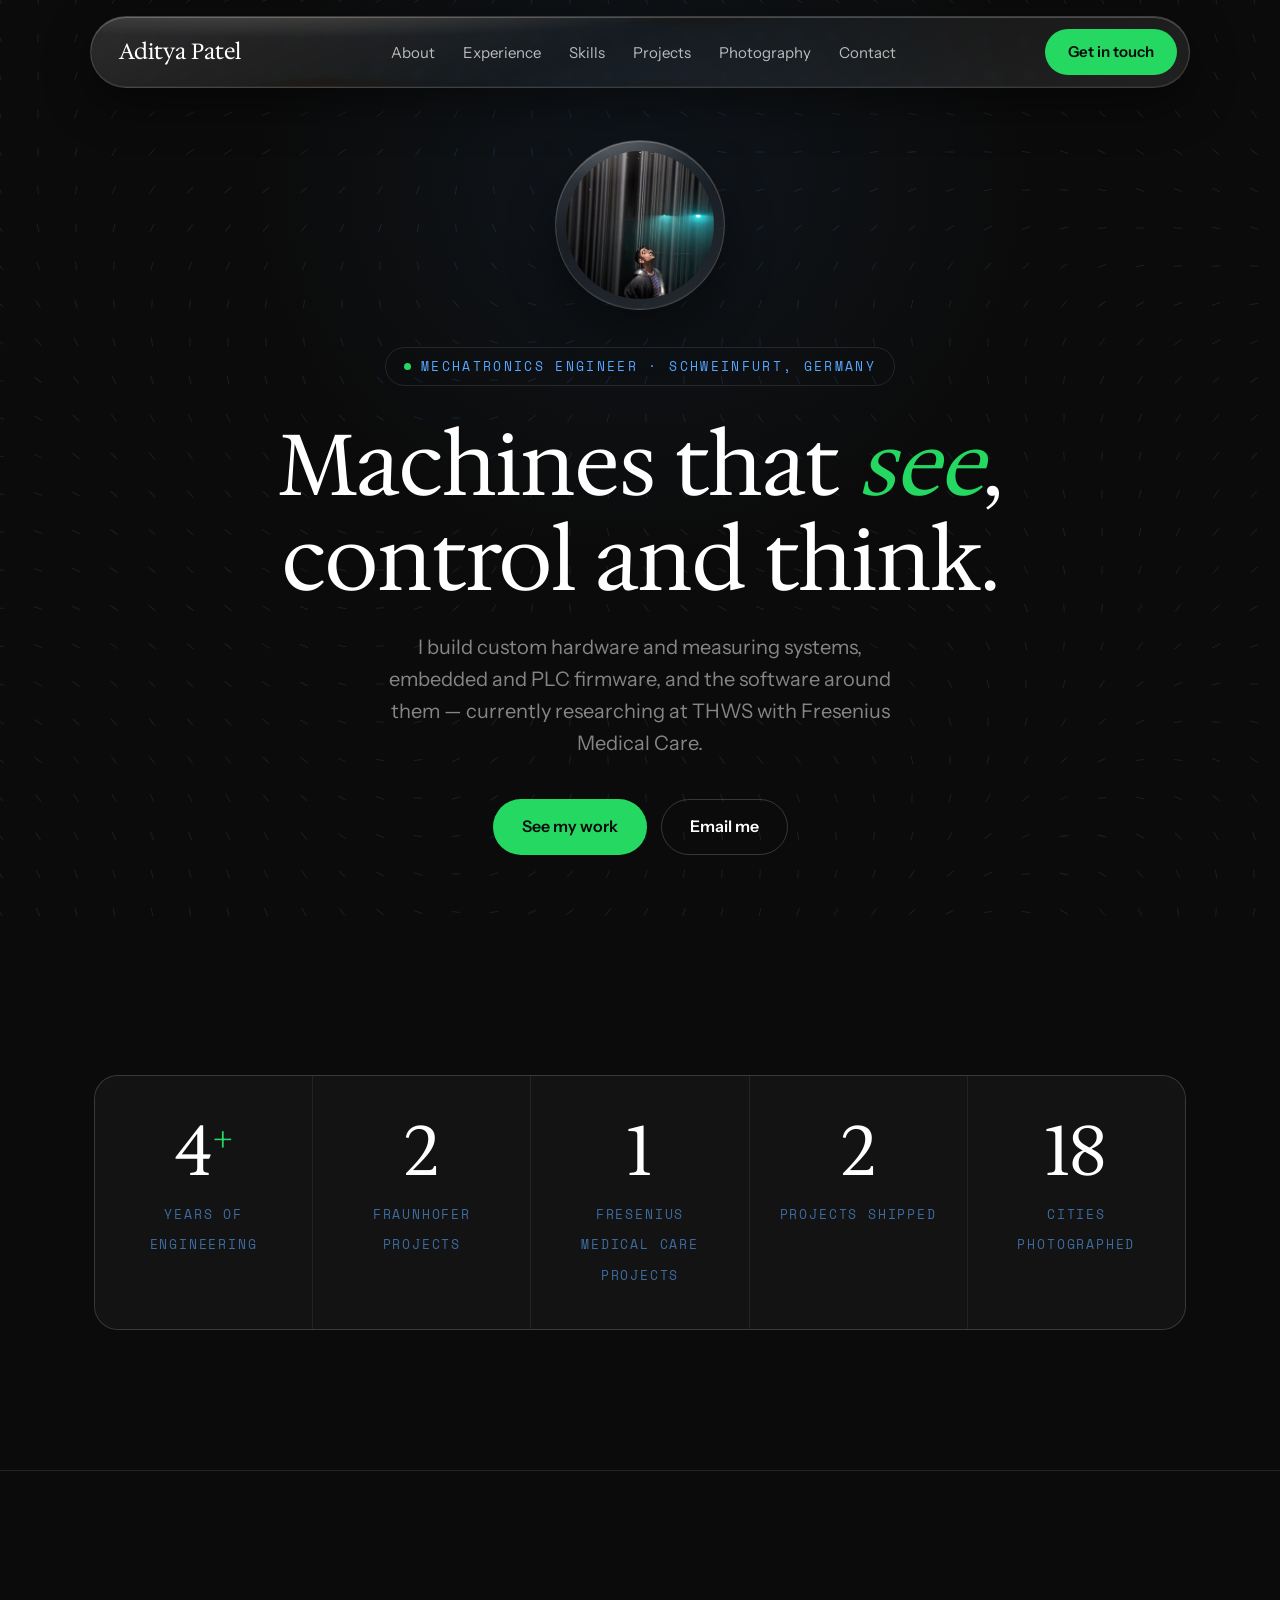
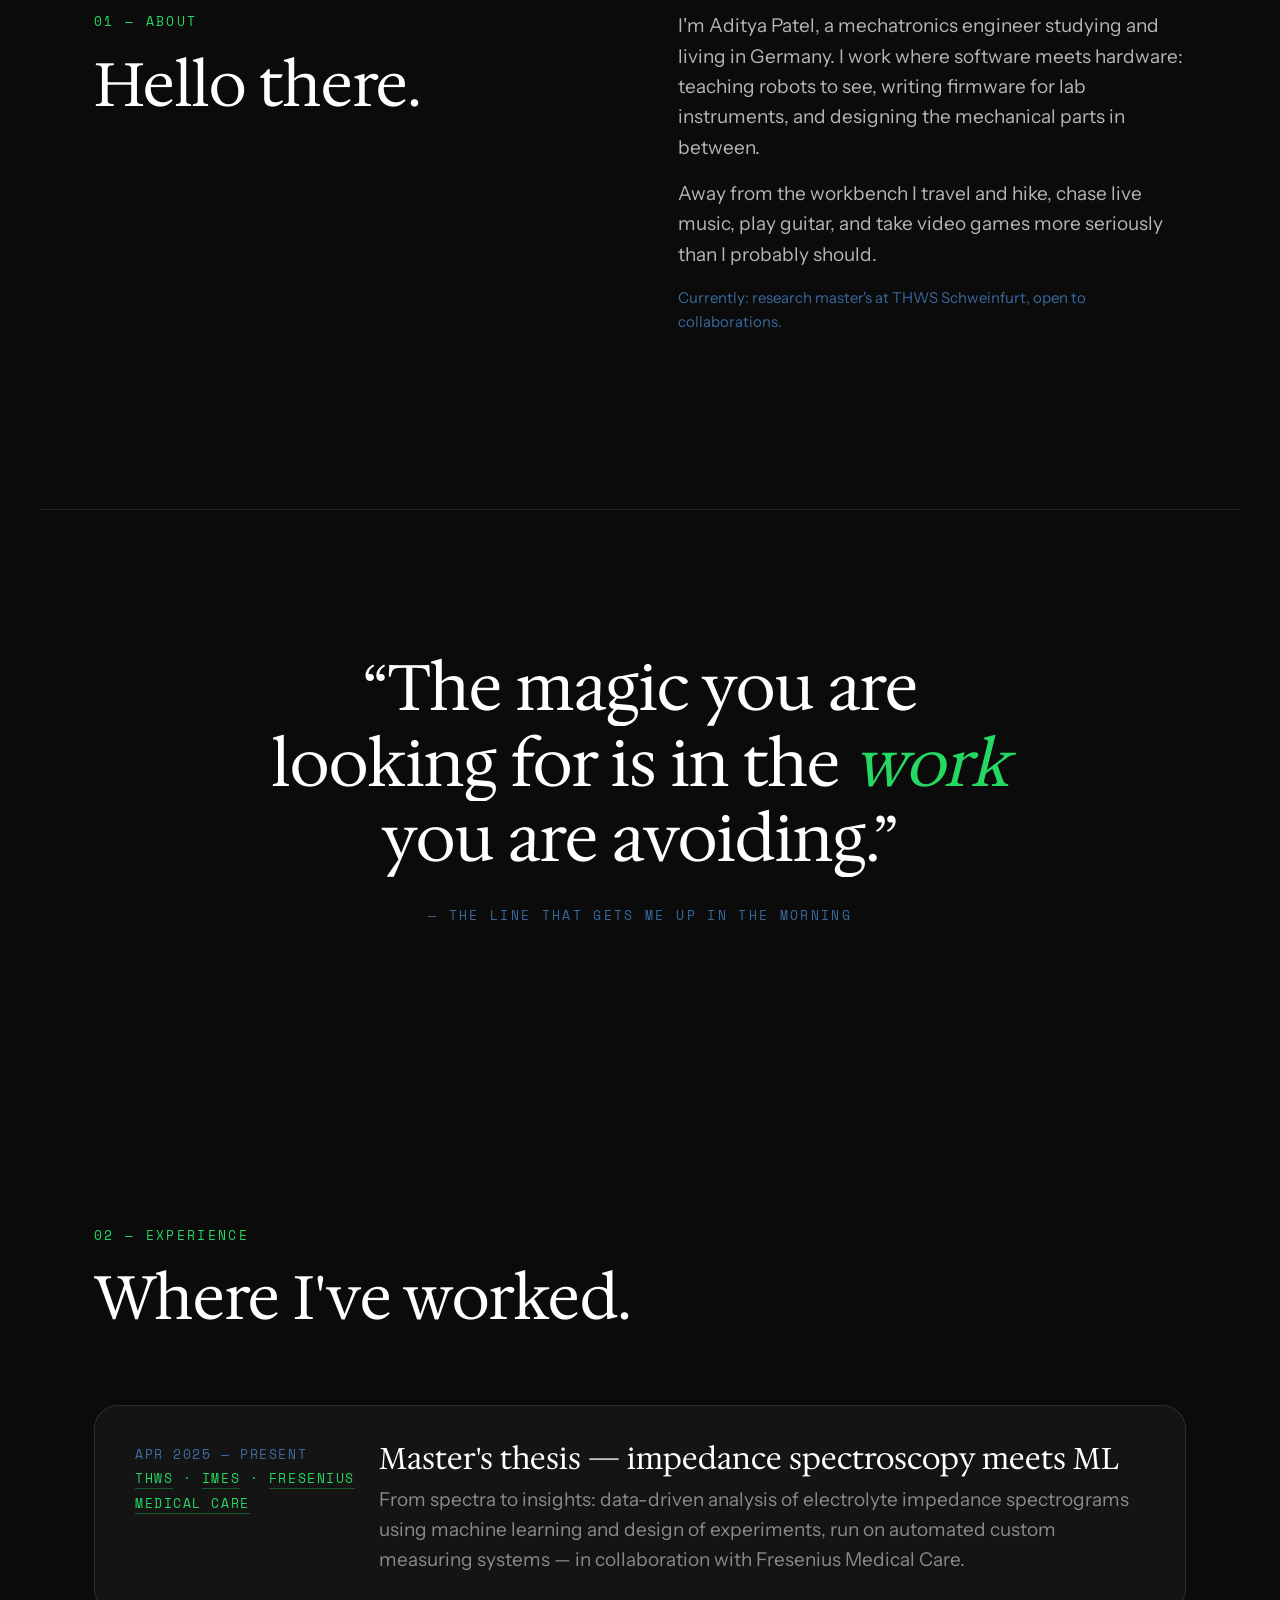
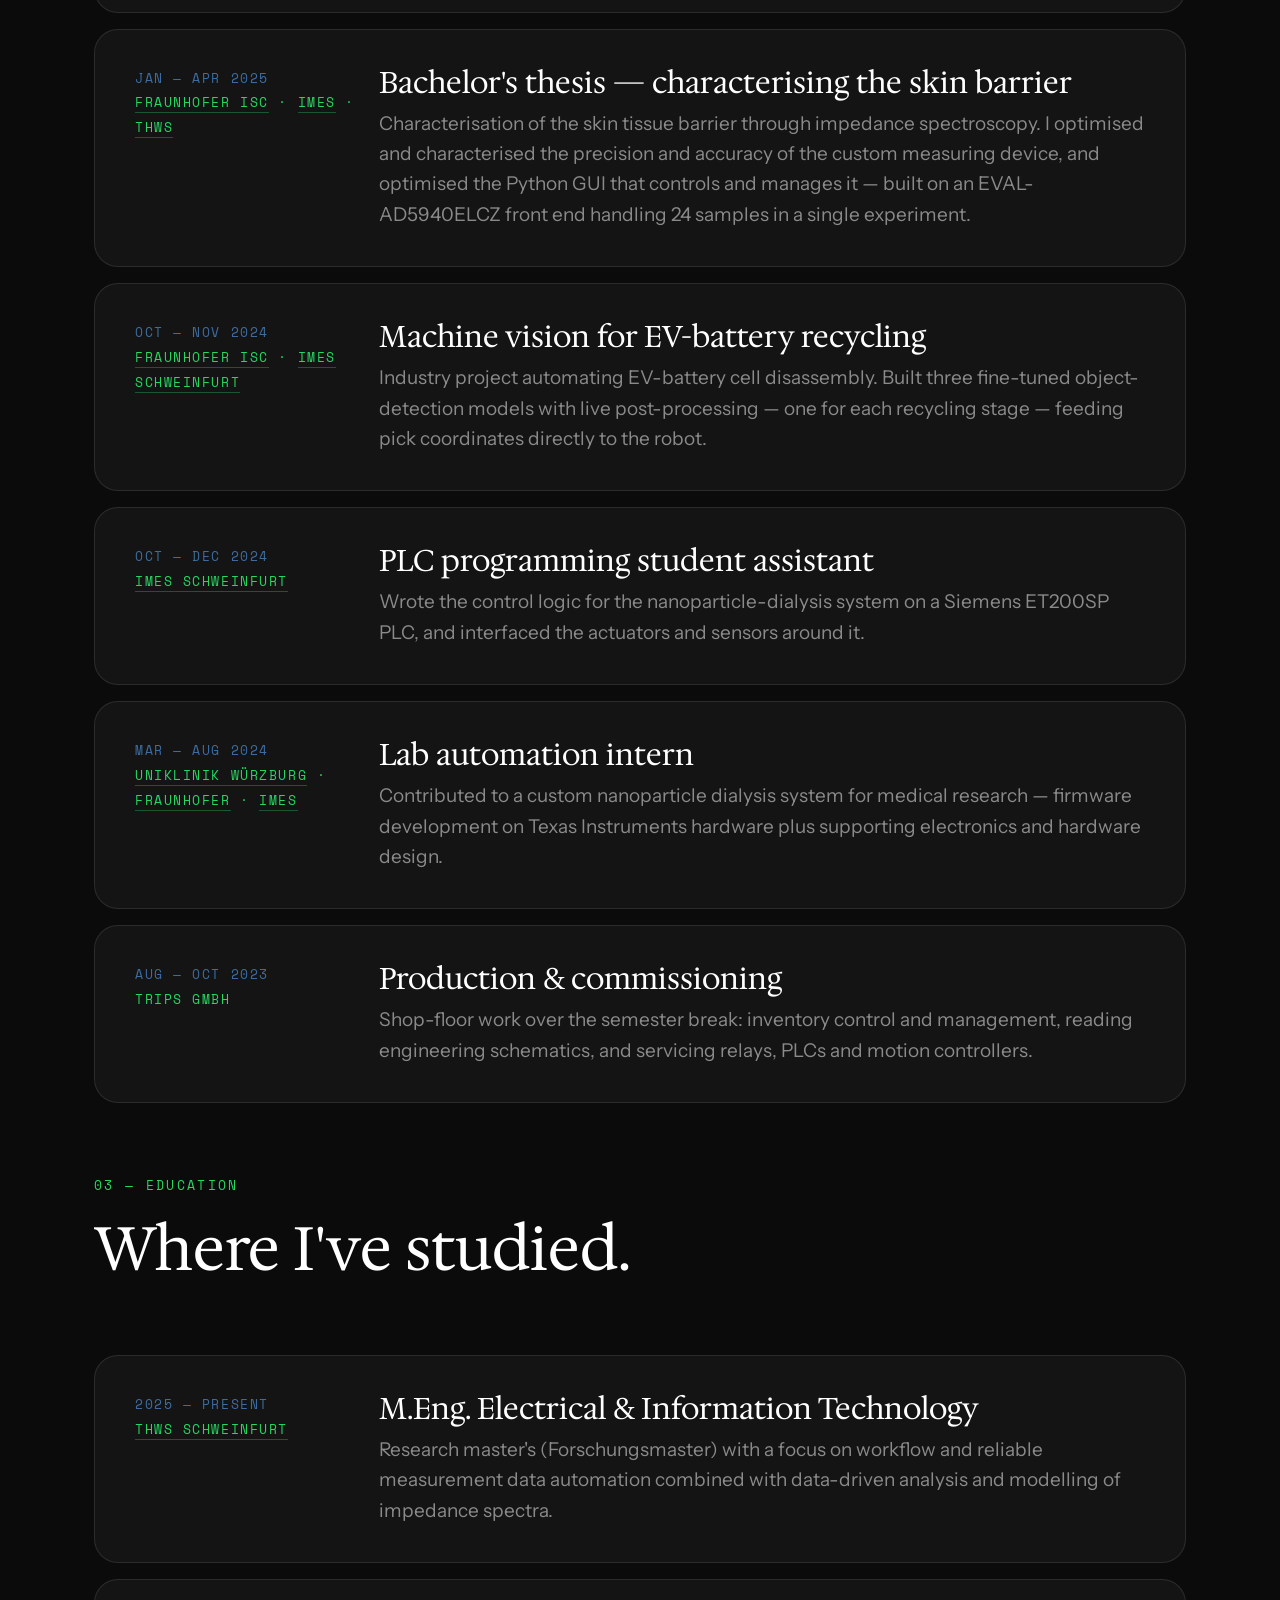
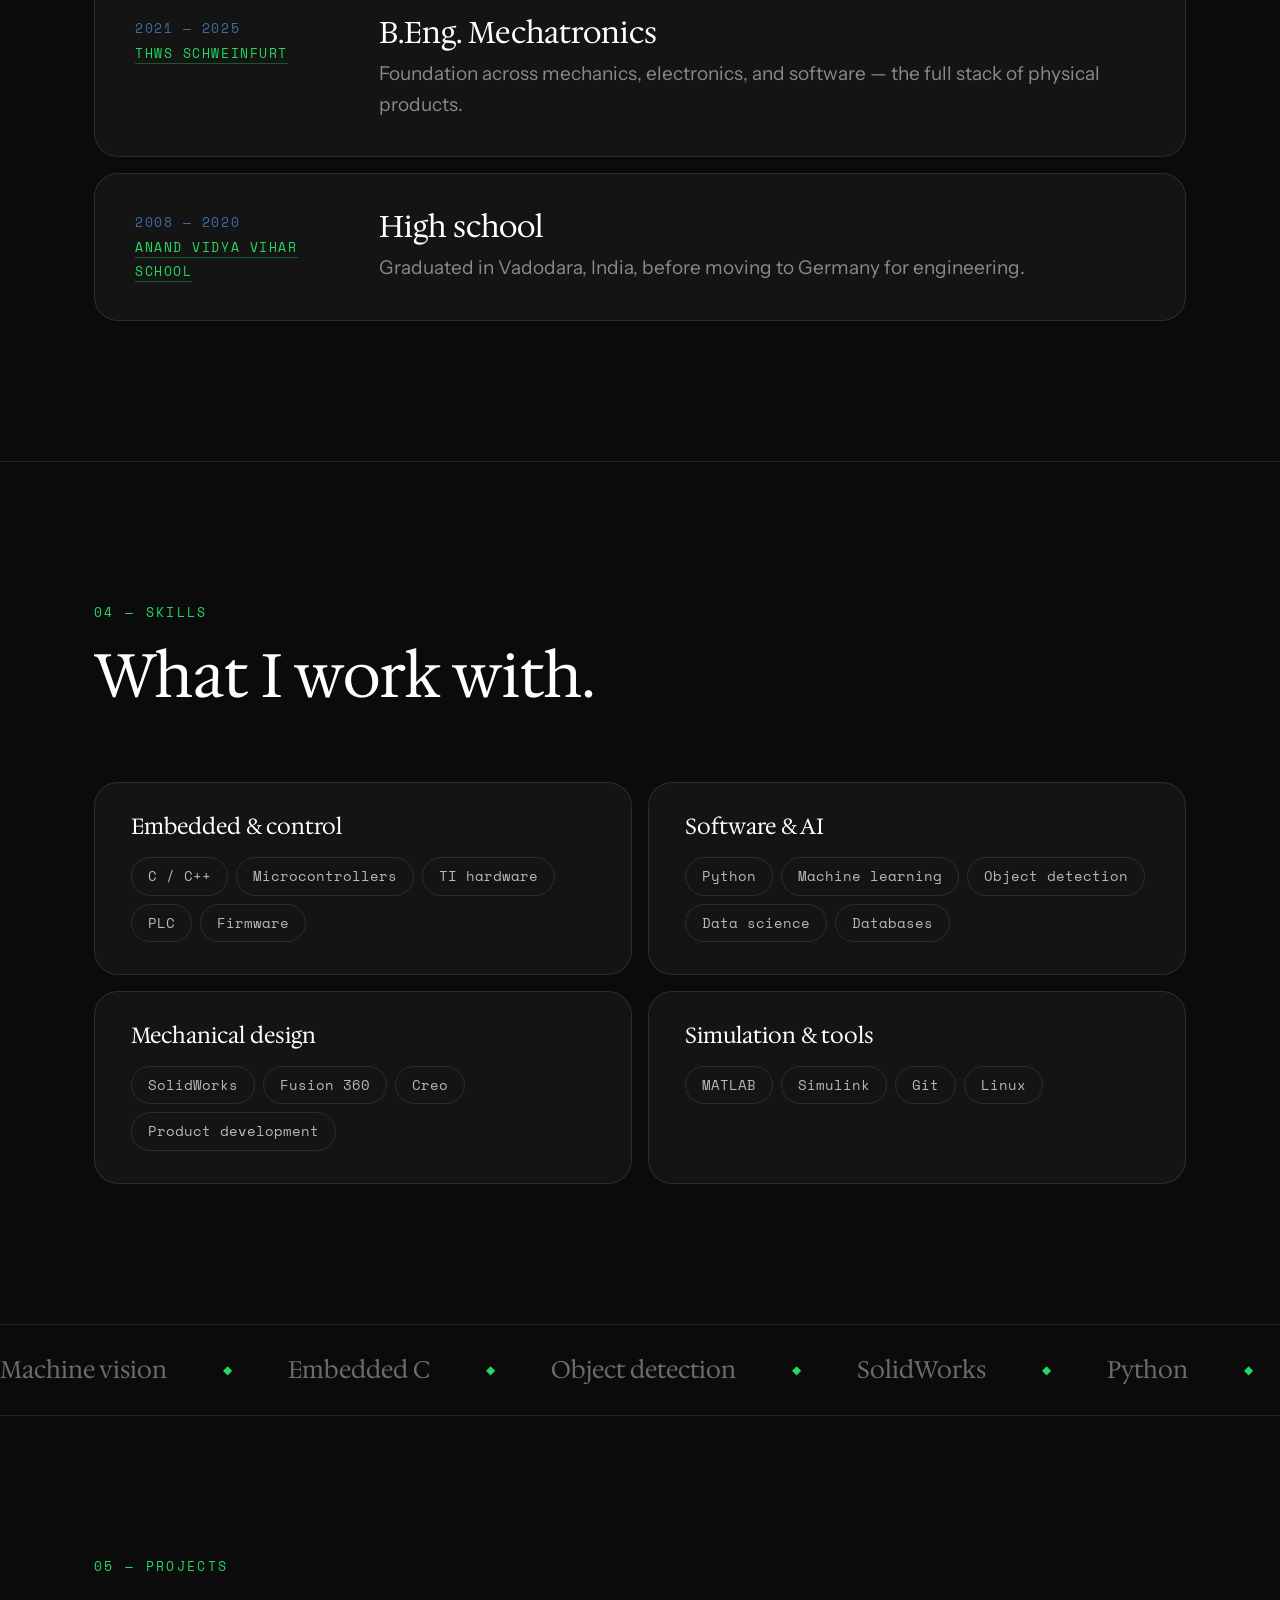
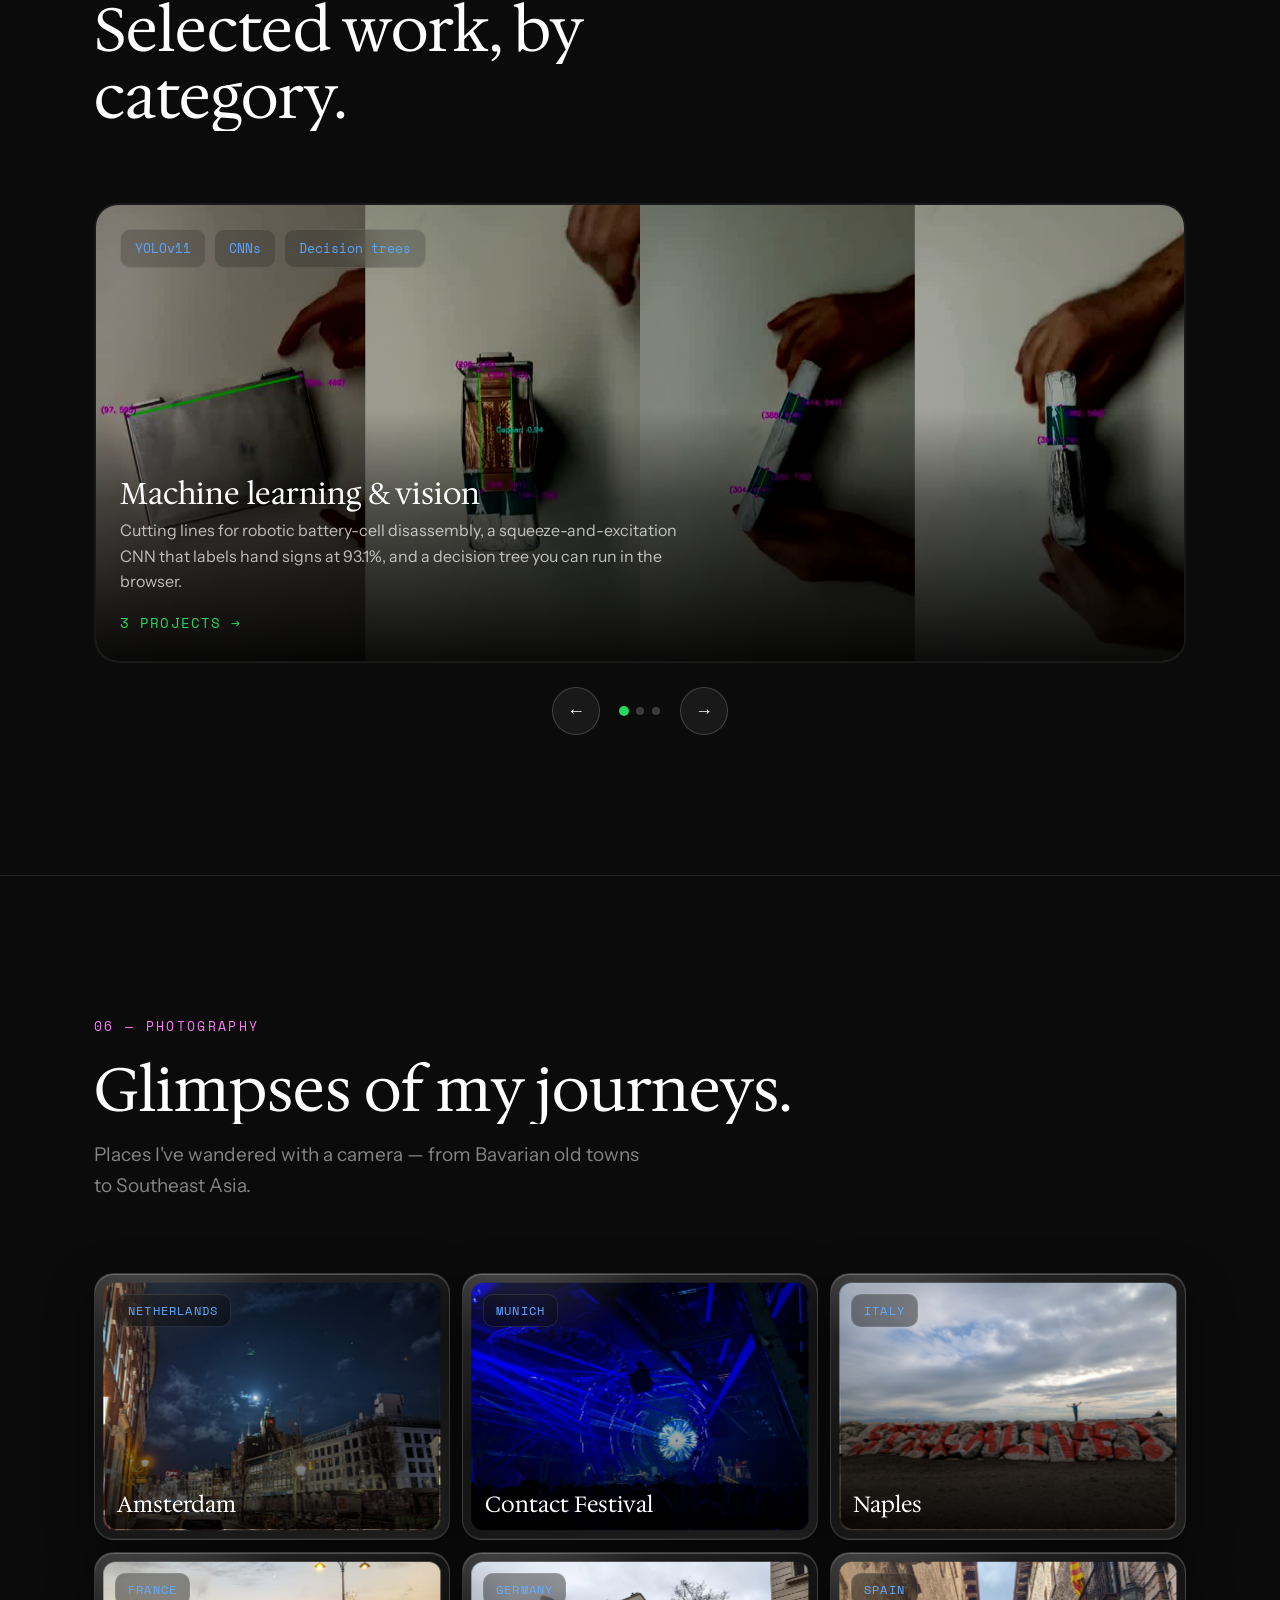
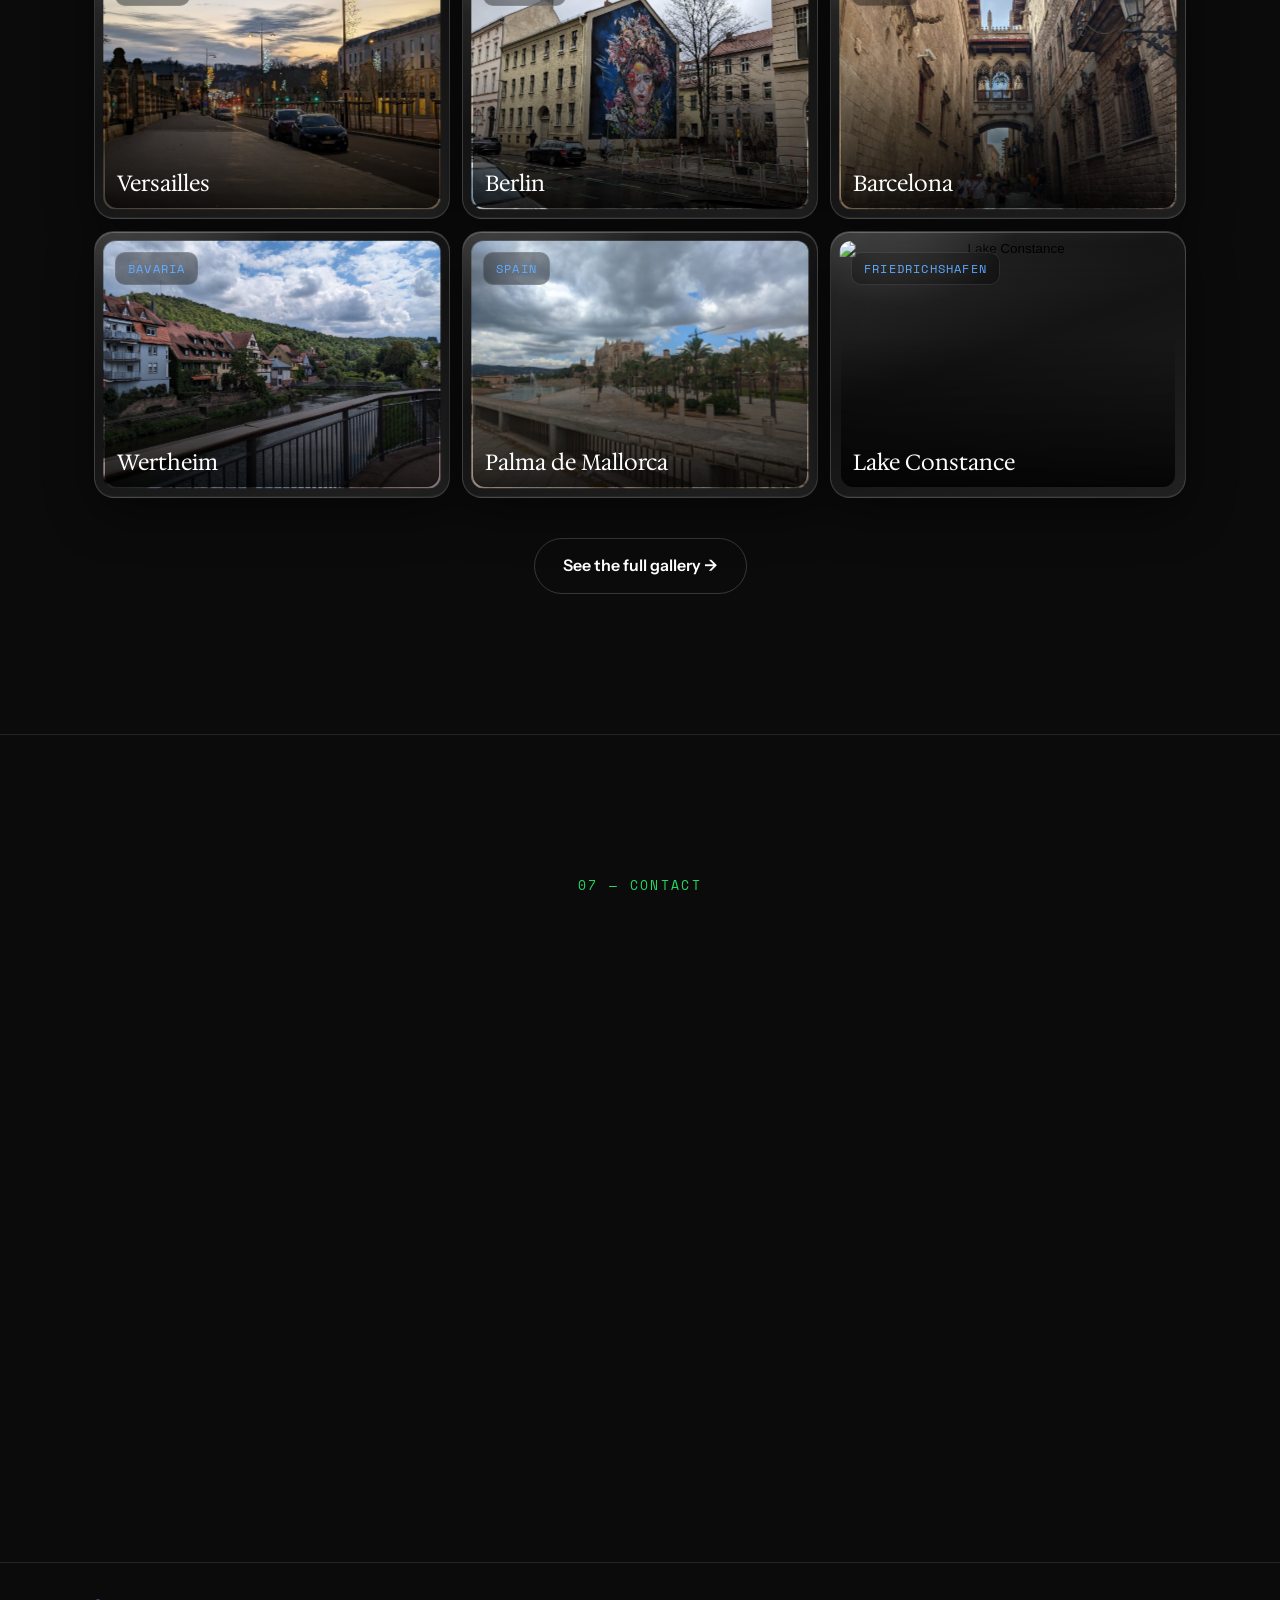
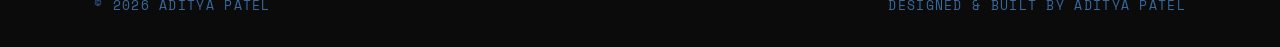
==== commit cbf0da80: "Add the impedance variance analyser to the analysis tools Second project in the category: EIS repeat" ====
--- a/index.html
+++ b/index.html
@@ -333,8 +333,8 @@
 									</div>
 									<div class="work-card-text">
 										<h3>Analysis tools with GUI</h3>
-										<p>Interfaces around measurement data — starting with a design-of-experiments explorer for electrolyte impedance spectroscopy, running live inside this card.</p>
-										<span class="work-cta">Explore the tools →</span>
+										<p>Interfaces around measurement data: a design-of-experiments explorer for electrolyte impedance spectroscopy — live inside this card — and a variance analyser that tells real drift from instrument noise.</p>
+										<span class="work-cta">2 projects →</span>
 									</div>
 								</div>
 							</a>
--- a/css/theme.css
+++ b/css/theme.css
@@ -1236,7 +1236,11 @@
    When the animation libraries load, .gsap-on is set on <html>:
    CSS-driven entrances step aside so GSAP owns them, and native
    smooth scrolling is disabled in favor of Lenis. */
-html.lenis-active { scroll-behavior: auto; }
+/* .lenis is Lenis's own class; .lenis-active was ours, but Lenis's class
+   cleanup strips anything matching lenis-*, so site.js also sets
+   scroll-behavior inline. Native smooth scrolling and ScrollTrigger's
+   measurement pass do not mix. */
+html.lenis, html.lenis-active { scroll-behavior: auto; }
 
 html.gsap-on .hero-seq { animation: none; opacity: 1; transform: none; }
 
